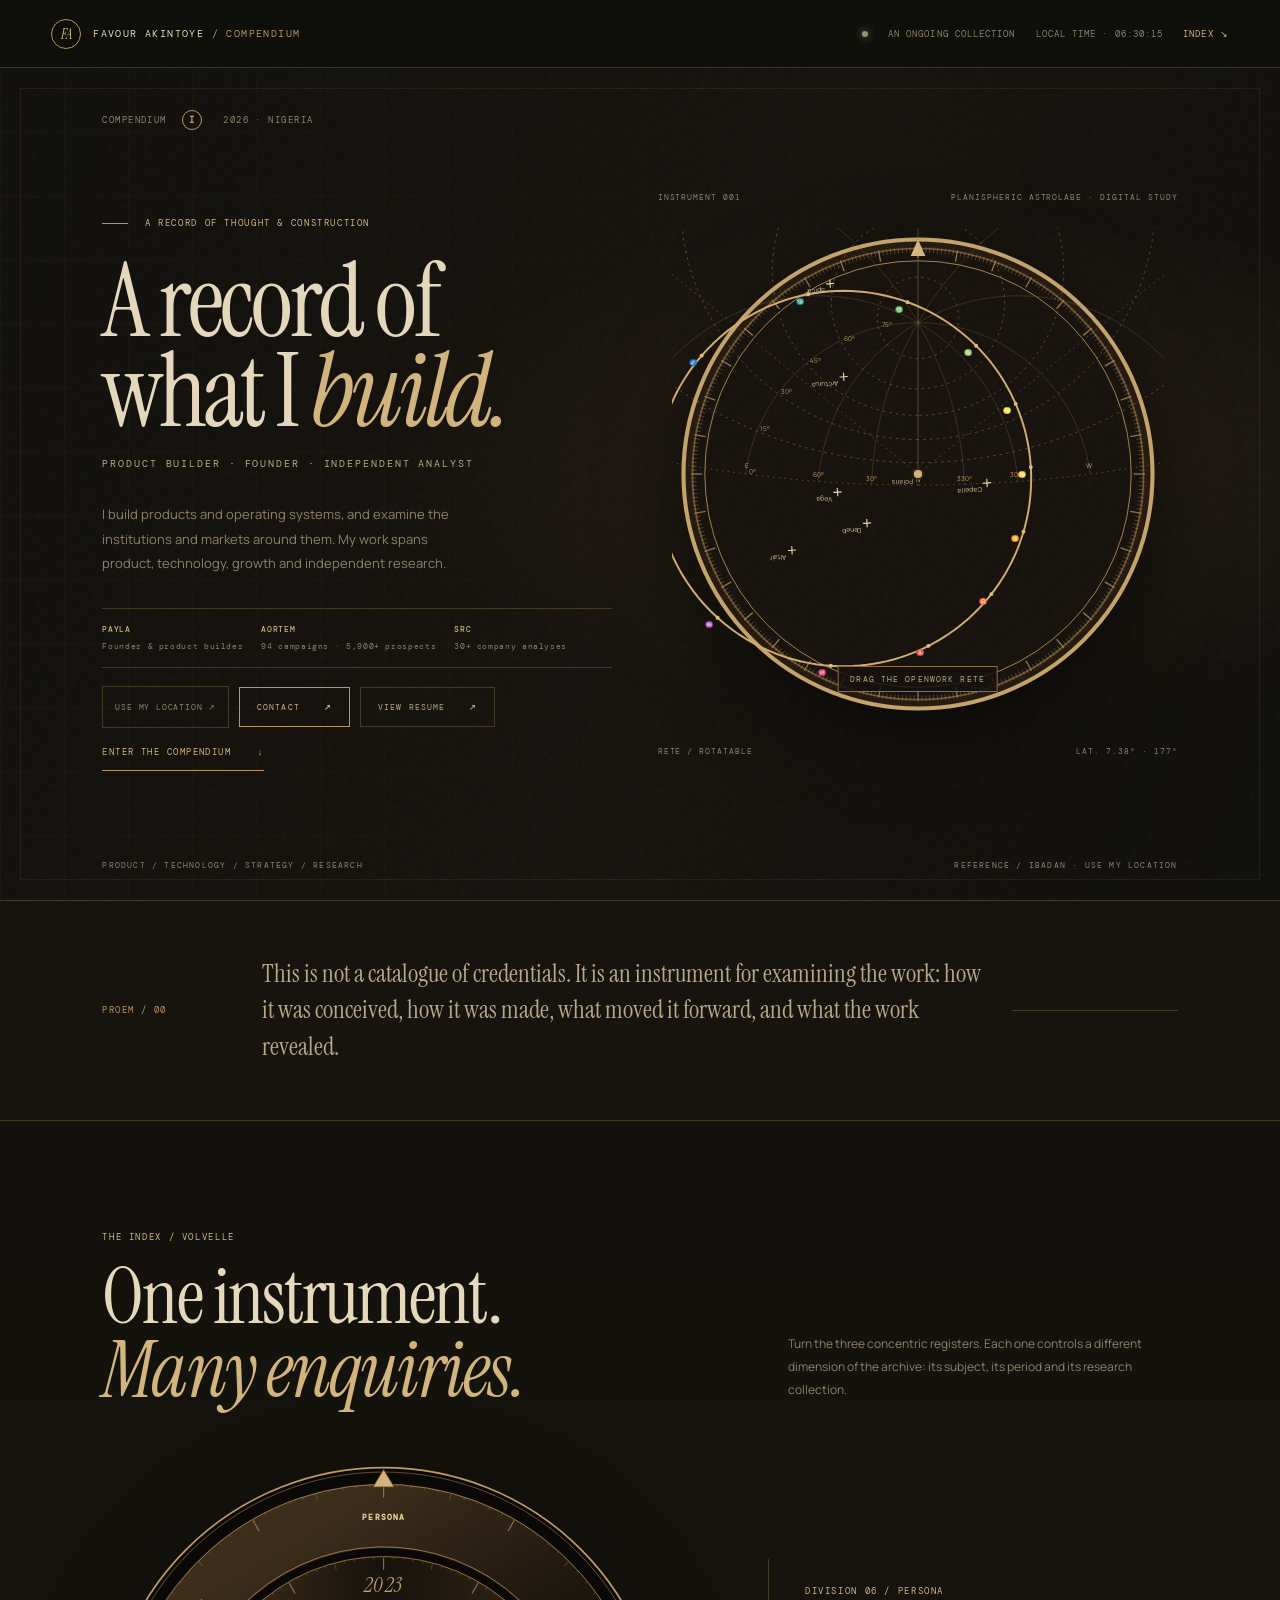
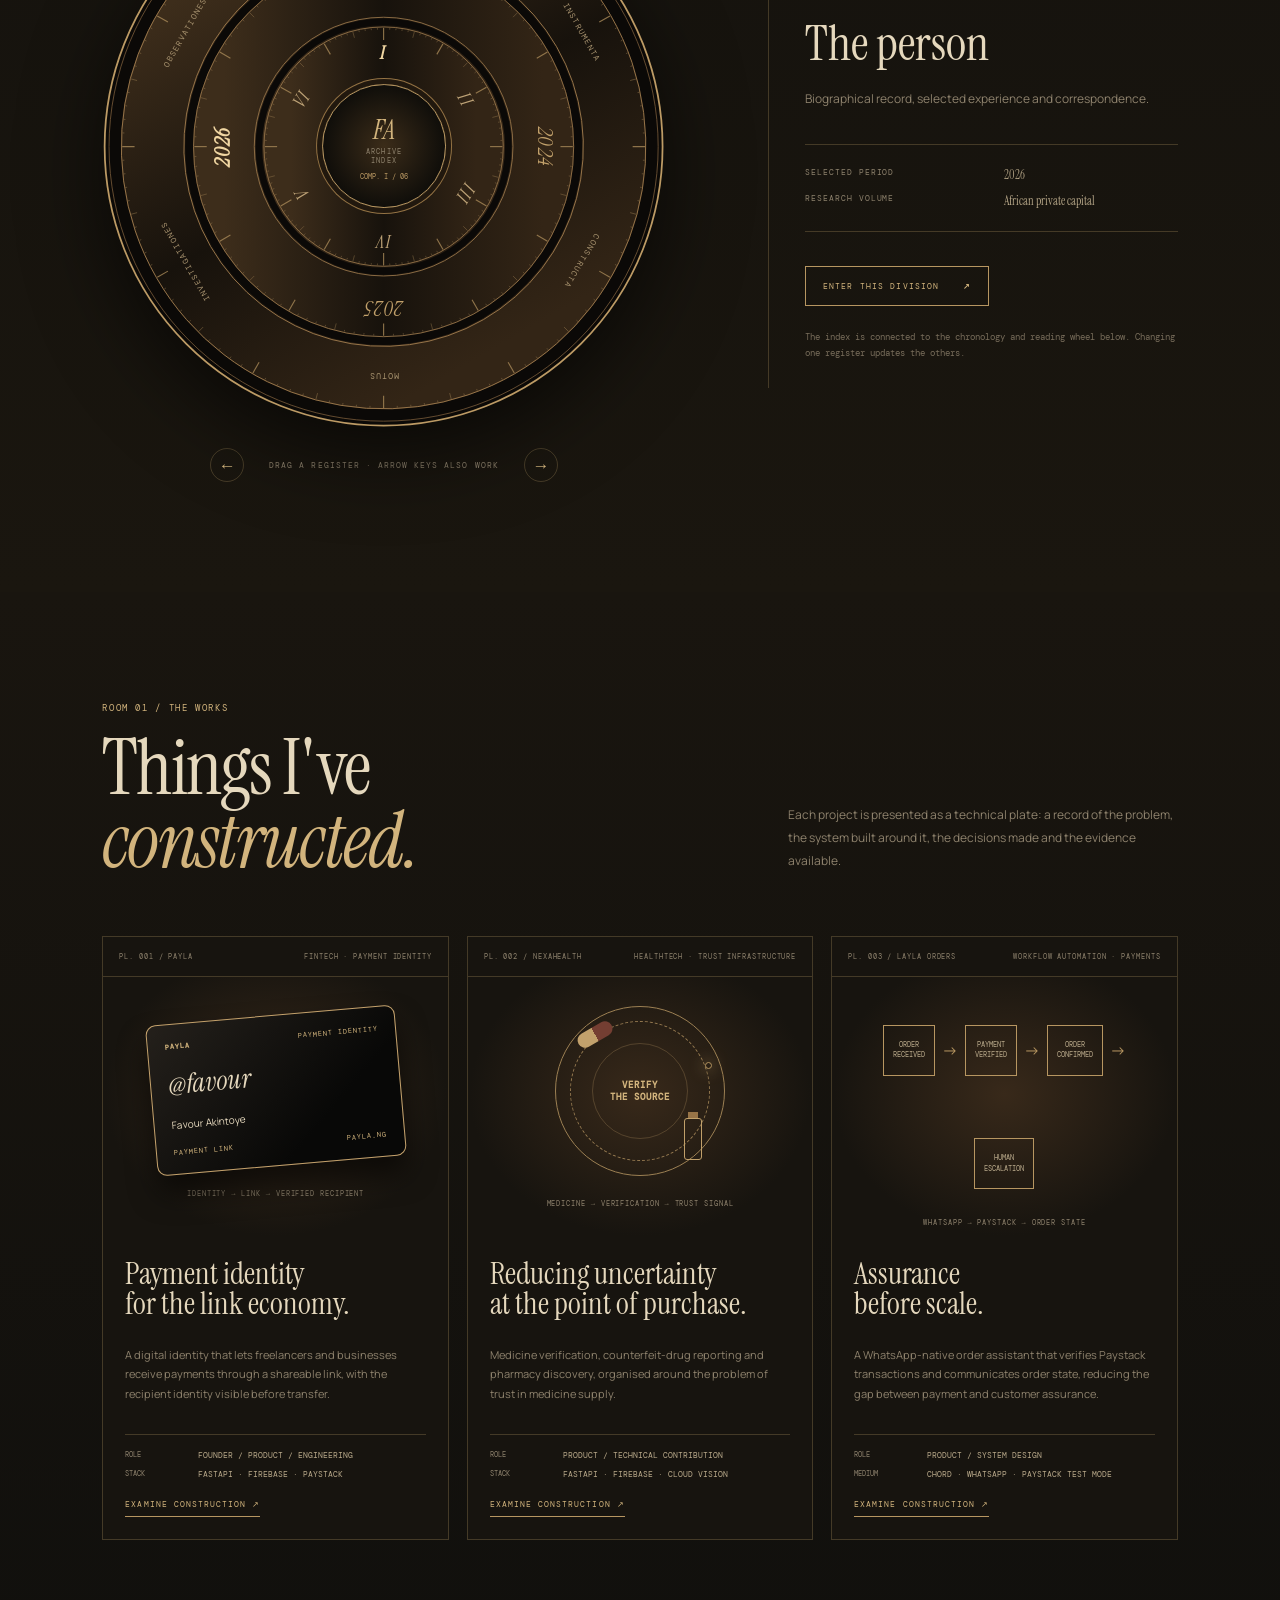
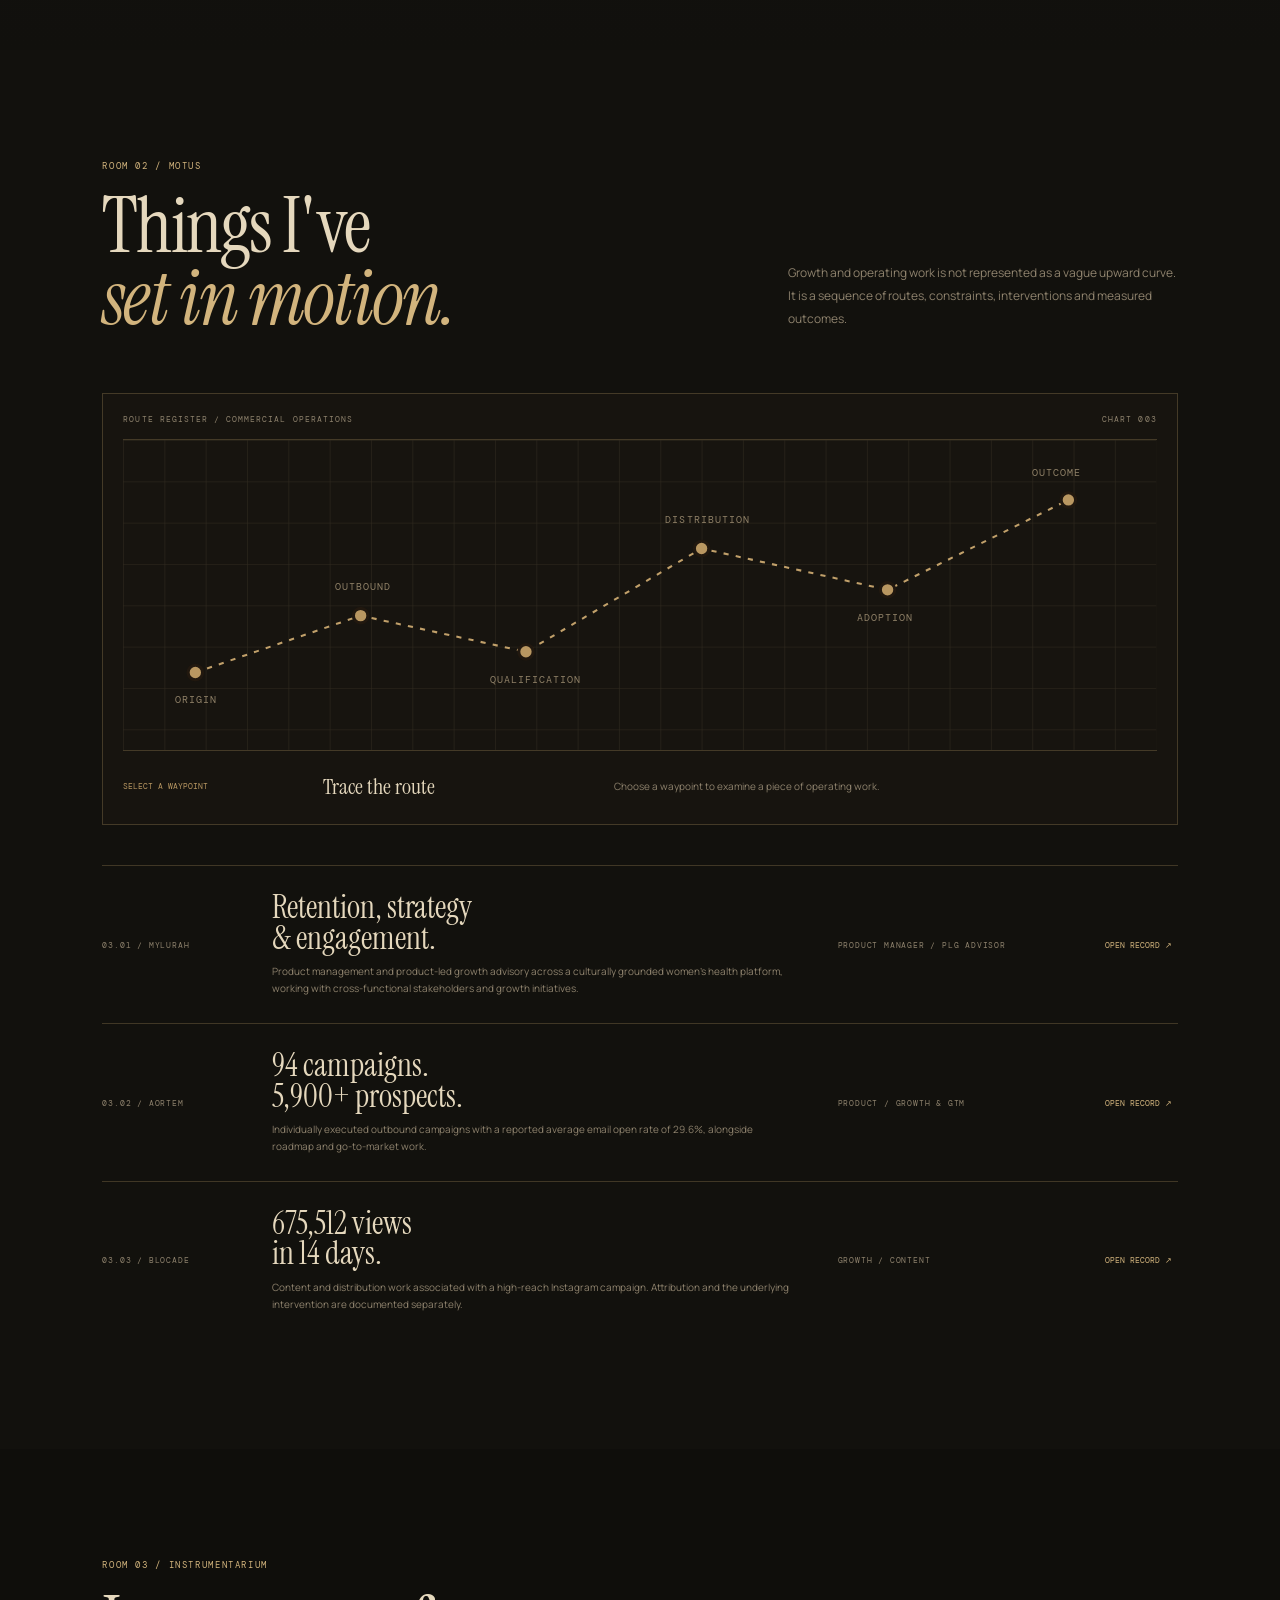
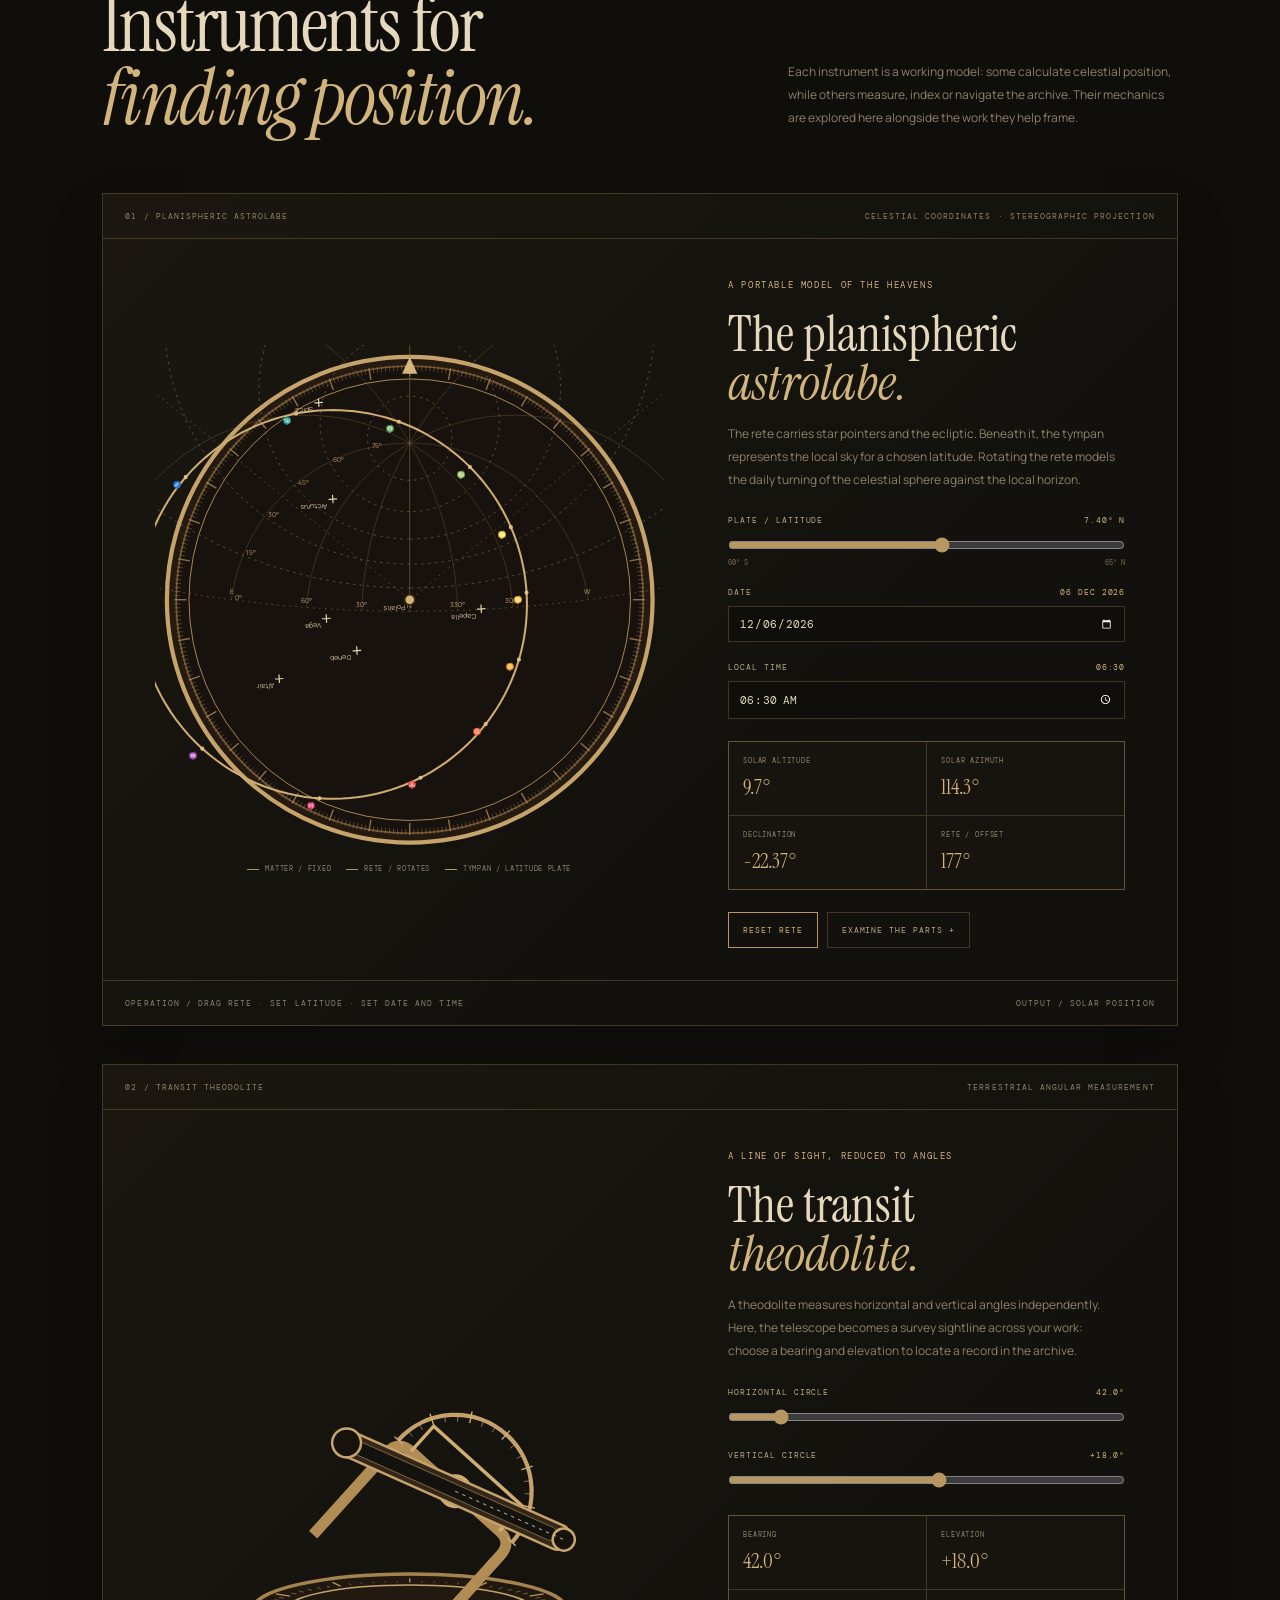
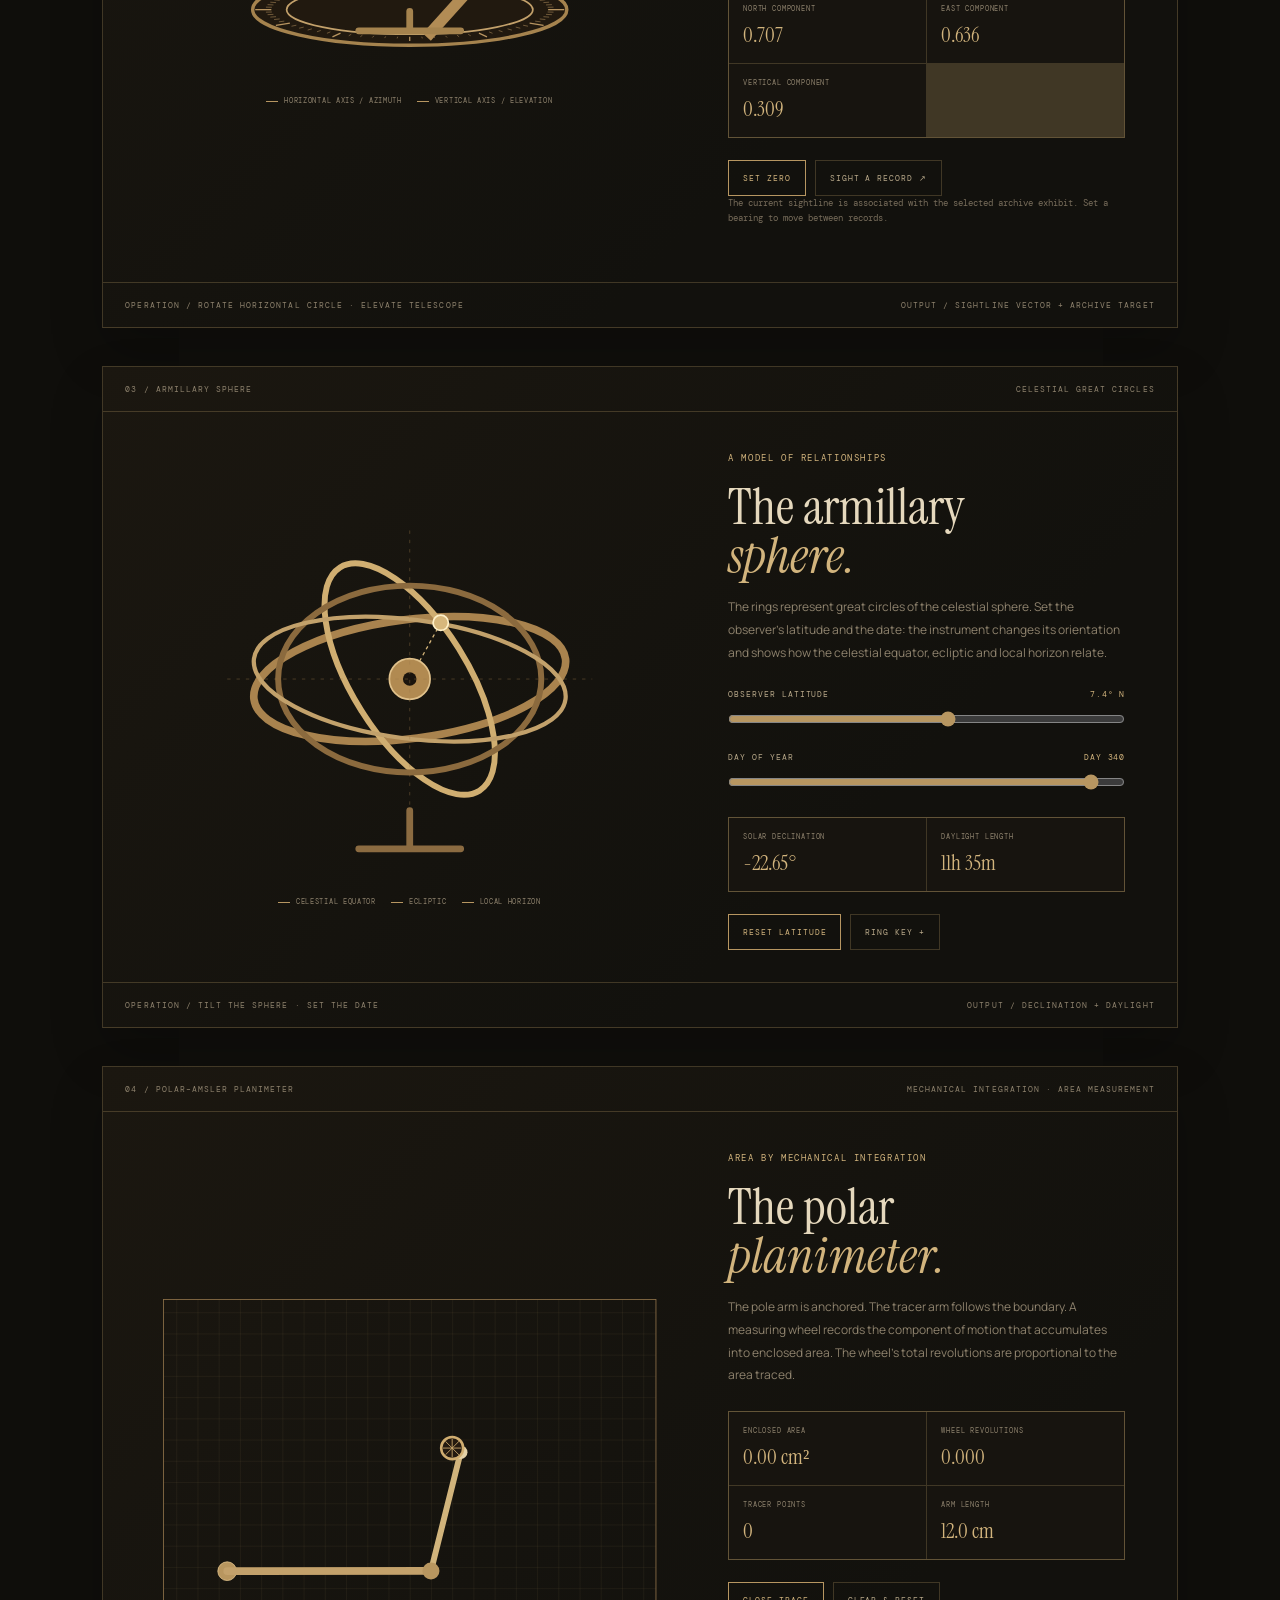
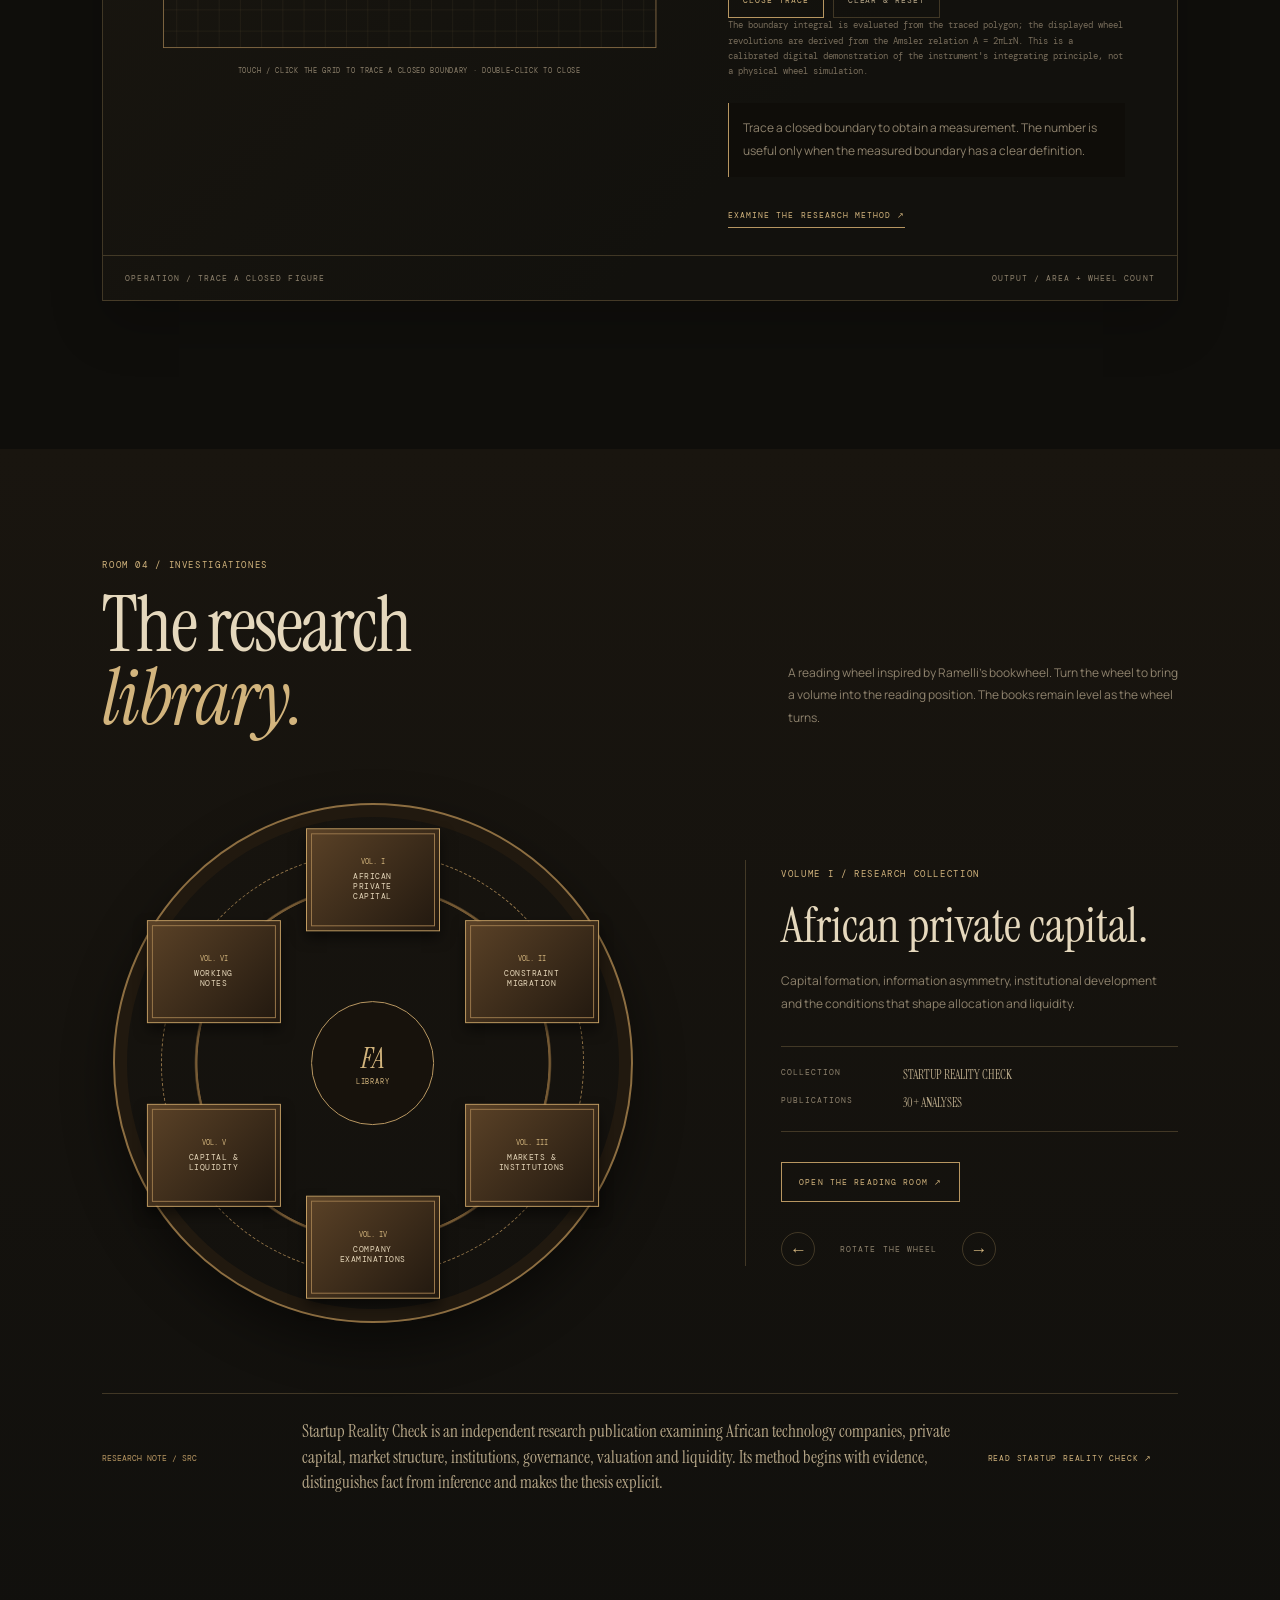
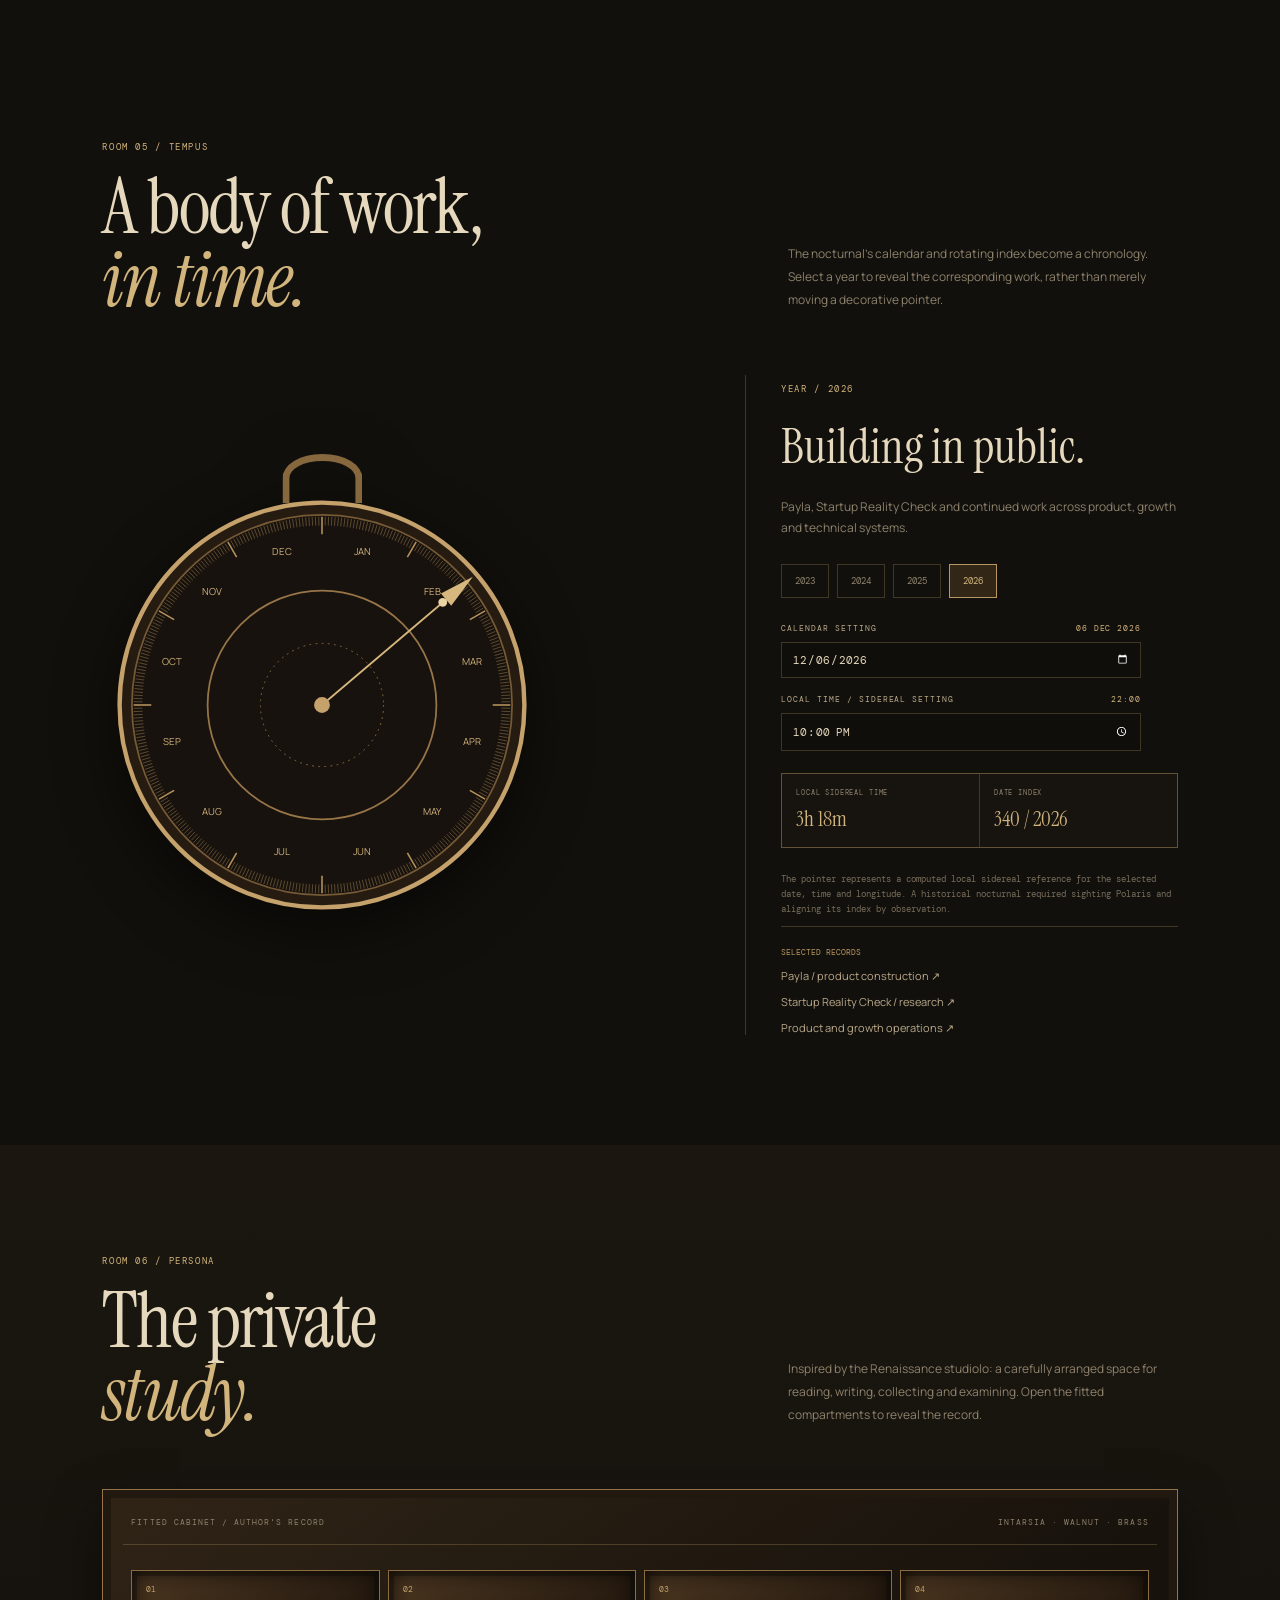
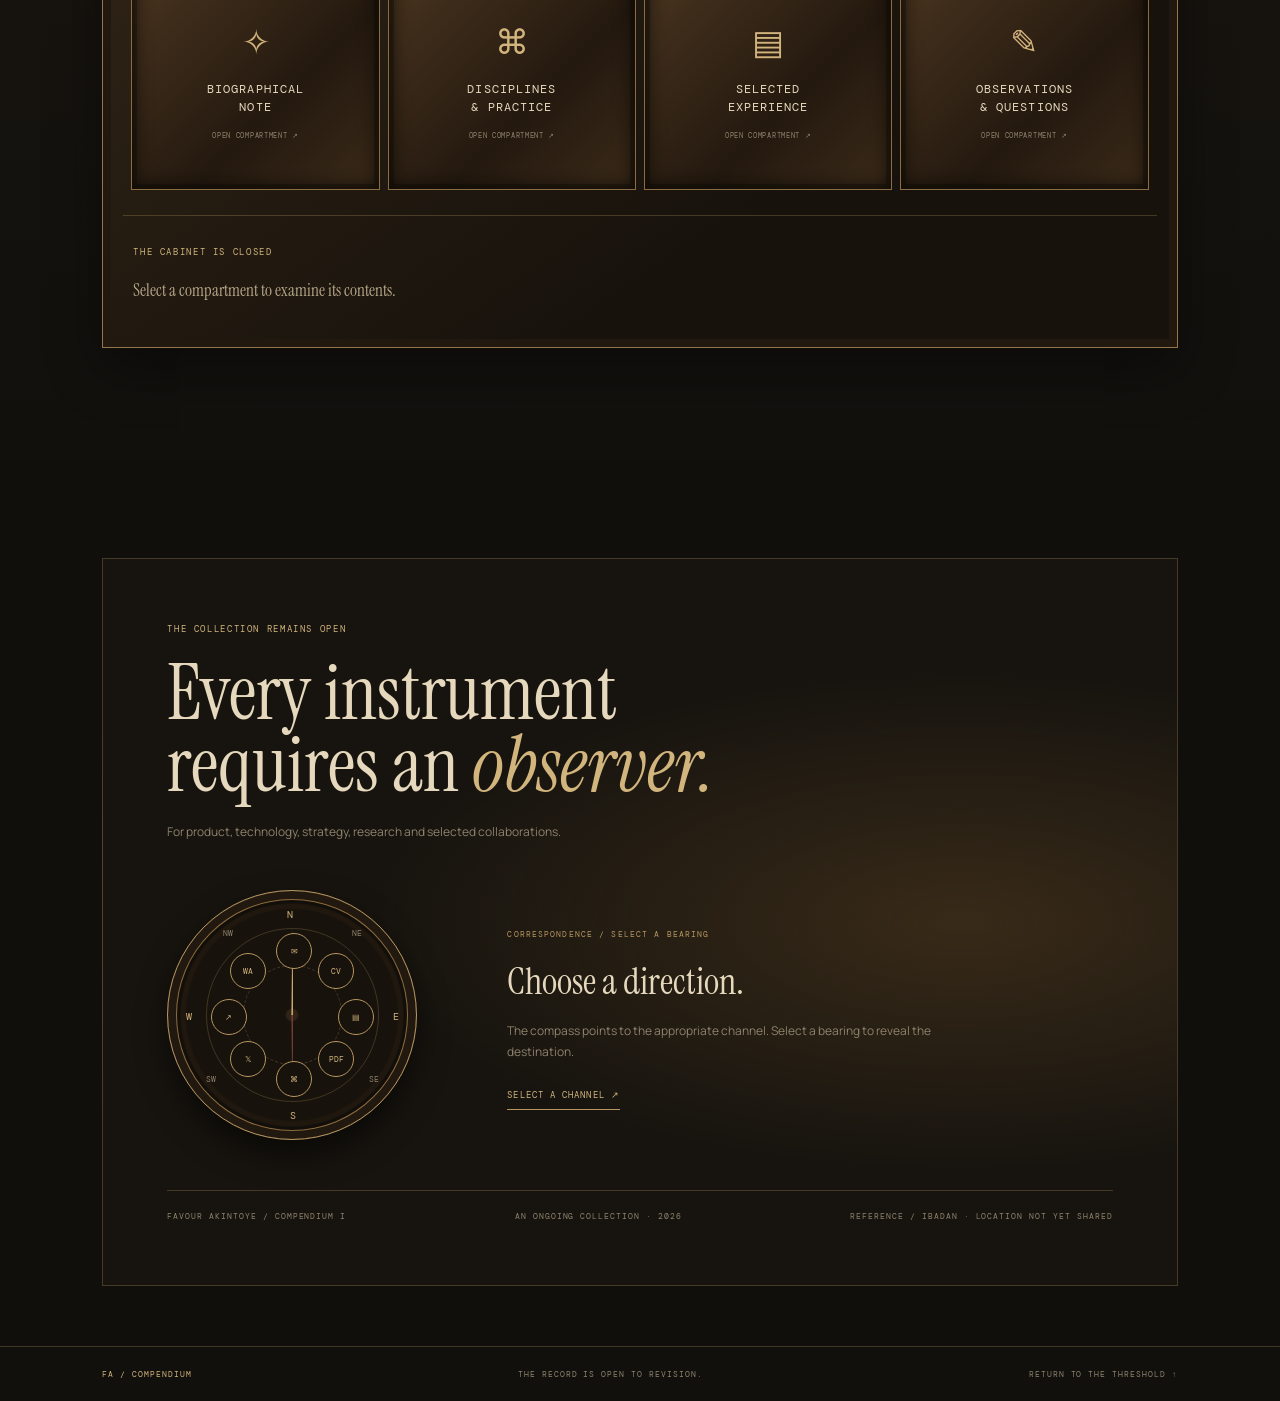
==== static/index.html @ 31aeba8c "first commit: The Chronographic Archive" ====
<!doctype html>
<html lang="en">

<head>
    <meta charset="utf-8">
    <meta name="viewport" content="width=device-width,initial-scale=1">
    <meta name="theme-color" content="#11100d">
    <meta name="description"
        content="The Favour Akintoye Compendium — products, systems, research and observations, arranged as a working digital instrumentarium.">
    <title>Favour Akintoye — The Compendium</title>
    <link rel="preconnect" href="https://fonts.googleapis.com">
    <link rel="preconnect" href="https://fonts.gstatic.com" crossorigin>
    <link
        href="https://fonts.googleapis.com/css2?family=DM+Mono:wght@400;500&family=Instrument+Serif:ital@0;1&family=Manrope:wght@300;400;500;600;700&display=swap"
        rel="stylesheet">
    <link rel="stylesheet" href="styles.css">
</head>

<body>
    <div class="grain" aria-hidden="true"></div>
    <header class="topbar"><a class="brand" href="#threshold"><span class="seal">FA</span><span>FAVOUR AKINTOYE <i>/
                    COMPENDIUM</i></span></a>
        <div class="top-meta"><span class="live-dot"></span><span>AN ONGOING COLLECTION</span><time
                id="localClock">LOCAL TIME · --:--:--</time><a href="#index">INDEX ↘</a></div><button
            class="menu-toggle" id="menuToggle" aria-label="Open navigation">☰</button>
    </header>
    <nav class="mobile-nav" id="mobileNav"><a href="#index">The index</a><a href="#instruments">Instruments</a><a
            href="#works">The works</a><a href="#operations">Operations</a><a href="#library">Research library</a><a
            href="#study">The study</a><a href="#correspondence">Correspondence</a></nav>
    <main>
        <section class="threshold" id="threshold">
            <div class="threshold-grid"></div>
            <div class="folio-mark">COMPENDIUM <b>I</b><span>2026 · NIGERIA</span></div>
            <div class="hero-copy">
                <div class="eyebrow"><span></span> A RECORD OF THOUGHT & CONSTRUCTION</div>
                <h1>A record of<br>what I <em>build.</em></h1>
                <p class="hero-deck">PRODUCT BUILDER · FOUNDER · INDEPENDENT ANALYST</p>
                <p class="hero-description">I build products and operating systems, and examine the institutions and
                    markets around them. My work spans product, technology, growth and independent research.</p>
                <div class="hero-proof"><span><b>PAYLA</b> Founder & product builder</span><span><b>AORTEM</b> 94
                        campaigns · 5,900+ prospects</span><span><b>SRC</b> 30+ company analyses</span></div>
                <div class="hero-actions"><button class="quiet-button location-button" id="useMyLocation"
                        type="button">USE MY LOCATION ↗</button><a class="button-link"
                        href="mailto:favour@payla.vip">CONTACT <b>↗</b></a><a class="button-link button-link-muted"
                        href="https://drive.google.com/file/d/12JA1jq07qLRulzEjMY7B38DpFFYXp9af/view?usp=drive_link"
                        target="_blank" rel="noopener">VIEW RESUME <b>↗</b></a></div><a class="text-link"
                    href="#index">ENTER THE COMPENDIUM <b>↓</b></a>
            </div>
            <div class="hero-object">
                <div class="object-caption"><span>INSTRUMENT 001</span><span>PLANISPHERIC ASTROLABE · DIGITAL
                        STUDY</span></div>
                <div class="astrolabe-shell"><svg id="heroAstrolabe" viewBox="0 0 600 600" role="img"
                        aria-label="Interactive astrolabe. Drag the rete to rotate the star map."></svg><span
                        class="drag-hint">DRAG THE OPENWORK RETE</span></div>
                <div class="object-caption"><span>RETE / ROTATABLE</span><span id="heroAstroReadout">LAT. 7.38° N ·
                        000°</span></div>
            </div>
            <div class="hero-foot"><span>PRODUCT / TECHNOLOGY / STRATEGY / RESEARCH</span><span
                    id="heroLocation">REFERENCE / IBADAN · USE MY LOCATION</span></div>
        </section>
        <section class="intro-strip"><span class="section-index">PROEM / 00</span>
            <p>This is not a catalogue of credentials. It is an instrument for examining the work: how it was conceived,
                how it was made, what moved it forward, and what the work revealed.</p><span class="intro-rule"></span>
        </section>
        <section class="index-section section-pad" id="index">
            <div class="section-heading">
                <div>
                    <div class="eyebrow">THE INDEX / VOLVELLE</div>
                    <h2>One instrument.<br><em>Many enquiries.</em></h2>
                </div>
                <p>Turn the three concentric registers. Each one controls a different dimension of the archive: its
                    subject, its period and its research collection.</p>
            </div>
            <div class="volvelle-layout">
                <div class="volvelle-wrap">
                    <div class="volvelle" id="volvelle" aria-label="Three-ring interactive archive volvelle"><svg
                            id="volvelleSvg" viewBox="0 0 640 640" role="group"
                            aria-label="Rotate the outer ring for archive divisions, middle ring for years, inner ring for research volumes"></svg>
                        <div class="volvelle-center"><span>FA</span><small>ARCHIVE<br>INDEX</small><b
                                id="volvelleCenterCode">COMP. I</b></div>
                    </div>
                    <div class="volvelle-controls"><button id="divisionPrev"
                            aria-label="Previous division">←</button><span>DRAG A REGISTER · ARROW KEYS ALSO
                            WORK</span><button id="divisionNext" aria-label="Next division">→</button></div>
                </div>
                <aside class="index-reading" aria-live="polite"><span class="small-label" id="divisionCode">DIVISION 01
                        / INSTRUMENTA</span>
                    <h3 id="divisionTitle">The instrument</h3>
                    <p id="divisionBody">Methods, tools and ways of seeing: the conceptual and practical instruments
                        used to examine a problem.</p>
                    <div class="index-selection"><span>SELECTED PERIOD</span><b
                            id="yearSelection">2026</b><span>RESEARCH VOLUME</span><b id="volumeSelection">African
                            private capital</b></div><a class="button-link" id="divisionLink" href="#instruments">ENTER
                        THIS DIVISION <b>↗</b></a>
                    <p class="micro-note">The index is connected to the chronology and reading wheel below. Changing one
                        register updates the others.</p>
                </aside>
            </div>
        </section>

        <section class="works-section section-pad" id="works">
            <div class="section-heading">
                <div>
                    <div class="eyebrow">ROOM 01 / THE WORKS</div>
                    <h2>Things I've<br><em>constructed.</em></h2>
                </div>
                <p>Each project is presented as a technical plate: a record of the problem, the system built around it,
                    the decisions made and the evidence available.</p>
            </div>
            <div class="work-grid">
                <article class="work-card work-payla" data-record="payla">
                    <div class="work-top"><span>PL. 001 / PAYLA</span><span>FINTECH · PAYMENT IDENTITY</span></div>
                    <div class="payla-specimen">
                        <div class="payla-card">
                            <div class="payla-card-head"><b>PAYLA</b><span>PAYMENT IDENTITY</span></div>
                            <div class="payla-handle">@favour</div><strong>Favour Akintoye</strong>
                            <div class="payla-card-foot"><span>PAYMENT LINK</span><span>PAYLA.NG</span></div>
                        </div>
                        <div class="specimen-caption">IDENTITY → LINK → VERIFIED RECIPIENT</div>
                    </div>
                    <div class="work-text">
                        <h3>Payment identity<br>for the link economy.</h3>
                        <p>A digital identity that lets freelancers and businesses receive payments through a shareable
                            link, with the recipient identity visible before transfer.</p>
                        <div class="metadata"><span>ROLE</span><b>FOUNDER / PRODUCT /
                                ENGINEERING</b><span>STACK</span><b>FASTAPI · FIREBASE · PAYSTACK</b></div><button
                            class="text-button" data-open-record="payla">EXAMINE CONSTRUCTION ↗</button>
                    </div>
                </article>
                <article class="work-card work-nexa" data-record="nexahealth">
                    <div class="work-top"><span>PL. 002 / NEXAHEALTH</span><span>HEALTHTECH · TRUST
                            INFRASTRUCTURE</span></div>
                    <div class="nexa-plate">
                        <div class="medicine-orbit"><span class="pill"></span><span class="vial"></span><span
                                class="scan"></span><b>VERIFY<br>THE SOURCE</b></div>
                        <div class="specimen-caption">MEDICINE → VERIFICATION → TRUST SIGNAL</div>
                    </div>
                    <div class="work-text">
                        <h3>Reducing uncertainty<br>at the point of purchase.</h3>
                        <p>Medicine verification, counterfeit-drug reporting and pharmacy discovery, organised around
                            the problem of trust in medicine supply.</p>
                        <div class="metadata"><span>ROLE</span><b>PRODUCT / TECHNICAL
                                CONTRIBUTION</b><span>STACK</span><b>FASTAPI · FIREBASE · CLOUD VISION</b></div><button
                            class="text-button" data-open-record="nexahealth">EXAMINE CONSTRUCTION ↗</button>
                    </div>
                </article>
                <article class="work-card work-layla" data-record="layla">
                    <div class="work-top"><span>PL. 003 / LAYLA ORDERS</span><span>WORKFLOW AUTOMATION · PAYMENTS</span>
                    </div>
                    <div class="workflow-plate">
                        <div class="flow-node">ORDER<br>RECEIVED</div><i>→</i>
                        <div class="flow-node">PAYMENT<br>VERIFIED</div><i>→</i>
                        <div class="flow-node">ORDER<br>CONFIRMED</div><i>→</i>
                        <div class="flow-node">HUMAN<br>ESCALATION</div>
                        <div class="specimen-caption">WHATSAPP → PAYSTACK → ORDER STATE</div>
                    </div>
                    <div class="work-text">
                        <h3>Assurance<br>before scale.</h3>
                        <p>A WhatsApp-native order assistant that verifies Paystack transactions and communicates order
                            state, reducing the gap between payment and customer assurance.</p>
                        <div class="metadata"><span>ROLE</span><b>PRODUCT / SYSTEM DESIGN</b><span>MEDIUM</span><b>CHORD
                                · WHATSAPP · PAYSTACK TEST MODE</b></div><button class="text-button"
                            data-open-record="layla">EXAMINE CONSTRUCTION ↗</button>
                    </div>
                </article>
            </div>
            <div class="record-modal" id="recordModal" aria-hidden="true">
                <div class="modal-panel" role="dialog" aria-modal="true" aria-labelledby="modalTitle"><button
                        class="modal-close" id="modalClose" aria-label="Close case record">×</button><span
                        class="small-label" id="modalEyebrow">TECHNICAL RECORD</span>
                    <h3 id="modalTitle">Case record</h3>
                    <div id="modalBody"></div>
                </div>
            </div>
        </section>
        <section class="operations-section section-pad" id="operations">
            <div class="section-heading">
                <div>
                    <div class="eyebrow">ROOM 02 / MOTUS</div>
                    <h2>Things I've<br><em>set in motion.</em></h2>
                </div>
                <p>Growth and operating work is not represented as a vague upward curve. It is a sequence of routes,
                    constraints, interventions and measured outcomes.</p>
            </div>
            <div class="route-instrument">
                <div class="route-top"><span>ROUTE REGISTER / COMMERCIAL OPERATIONS</span><span>CHART 003</span></div>
                <svg id="routeMap" viewBox="0 0 1000 300" role="img"
                    aria-label="Interactive route map linking product, growth, distribution and outcomes">
                    <defs>
                        <pattern id="routeGrid" width="40" height="40" patternUnits="userSpaceOnUse">
                            <path d="M40 0H0V40" fill="none" stroke="#8e7959" stroke-opacity=".22" />
                        </pattern>
                    </defs>
                    <rect width="1000" height="300" fill="url(#routeGrid)" />
                    <path d="M70 225L230 170L390 205L560 105L740 145L915 58" fill="none" stroke="#c1a06a"
                        stroke-width="2" stroke-dasharray="5 7" />
                    <g class="route-points">
                        <circle data-route="0" cx="70" cy="225" r="7" />
                        <circle data-route="1" cx="230" cy="170" r="7" />
                        <circle data-route="2" cx="390" cy="205" r="7" />
                        <circle data-route="3" cx="560" cy="105" r="7" />
                        <circle data-route="4" cx="740" cy="145" r="7" />
                        <circle data-route="5" cx="915" cy="58" r="7" />
                    </g>
                    <g class="route-labels"><text x="50" y="255">ORIGIN</text><text x="205" y="145">OUTBOUND</text><text
                            x="355" y="235">QUALIFICATION</text><text x="525" y="80">DISTRIBUTION</text><text x="710"
                            y="175">ADOPTION</text><text x="880" y="35">OUTCOME</text></g>
                </svg>
                <div class="route-detail" id="routeDetail"><span>SELECT A WAYPOINT</span><b>Trace the route</b>
                    <p>Choose a waypoint to examine a piece of operating work.</p>
                </div>
            </div>
            <div class="operation-list">
                <article><span>03.01 / MYLURAH</span>
                    <div>
                        <h3>Retention, strategy<br>& engagement.</h3>
                        <p>Product management and product-led growth advisory across a culturally grounded women's
                            health platform, working with cross-functional stakeholders and growth initiatives.</p>
                    </div><b>PRODUCT MANAGER / PLG ADVISOR</b><button data-open-record="mylurah">OPEN RECORD ↗</button>
                </article>
                <article><span>03.02 / AORTEM</span>
                    <div>
                        <h3>94 campaigns.<br>5,900+ prospects.</h3>
                        <p>Individually executed outbound campaigns with a reported average email open rate of 29.6%,
                            alongside roadmap and go-to-market work.</p>
                    </div><b>PRODUCT / GROWTH & GTM</b><button data-open-record="aortem">OPEN RECORD ↗</button>
                </article>
                <article><span>03.03 / BLOCADE</span>
                    <div>
                        <h3>675,512 views<br>in 14 days.</h3>
                        <p>Content and distribution work associated with a high-reach Instagram campaign. Attribution
                            and the underlying intervention are documented separately.</p>
                    </div><b>GROWTH / CONTENT</b><button data-open-record="blocade">OPEN RECORD ↗</button>
                </article>
            </div>
        </section>
        <section class="instrumentarium section-pad" id="instruments">
            <div class="section-heading">
                <div>
                    <div class="eyebrow">ROOM 03 / INSTRUMENTARIUM</div>
                    <h2>Instruments for<br><em>finding position.</em></h2>
                </div>
                <p>Each instrument is a working model: some calculate celestial position, while others measure, index or
                    navigate the archive. Their mechanics are explored here alongside the work they help frame.</p>
            </div>
            <article class="instrument-card astrolabe-card" id="astrolabeExhibit">
                <div class="instrument-topline"><span>01 / PLANISPHERIC ASTROLABE</span><span>CELESTIAL COORDINATES ·
                        STEREOGRAPHIC PROJECTION</span></div>
                <div class="instrument-grid">
                    <div class="instrument-visual"><svg id="workingAstrolabe" viewBox="0 0 600 600" role="img"
                            aria-label="Working planispheric astrolabe front. Drag the rete to rotate it."></svg>
                        <div class="visual-legend"><span>MATTER / FIXED</span><span>RETE / ROTATES</span><span>TYMPAN /
                                LATITUDE PLATE</span></div>
                    </div>
                    <div class="instrument-copy"><span class="small-label">A PORTABLE MODEL OF THE HEAVENS</span>
                        <h3>The planispheric<br><em>astrolabe.</em></h3>
                        <p>The rete carries star pointers and the ecliptic. Beneath it, the tympan represents the local
                            sky for a chosen latitude. Rotating the rete models the daily turning of the celestial
                            sphere against the local horizon.</p>
                        <div class="control-block"><label for="astroLatitude">PLATE / LATITUDE <output
                                    id="astroLatOut">7.38° N</output></label><input id="astroLatitude" type="range"
                                min="-60" max="65" step="0.01" value="7.38">
                            <div class="range-ends"><span>60° S</span><span>65° N</span></div>
                        </div>
                        <div class="control-block"><label for="astroDate">DATE <output
                                    id="astroDateOut">TODAY</output></label><input id="astroDate" type="date"></div>
                        <div class="control-block"><label for="astroTime">LOCAL TIME <output
                                    id="astroTimeOut">12:00</output></label><input id="astroTime" type="time"
                                value="12:00"></div>
                        <div class="readout-grid">
                            <div><span>SOLAR ALTITUDE</span><b id="sunAltitude">—</b></div>
                            <div><span>SOLAR AZIMUTH</span><b id="sunAzimuth">—</b></div>
                            <div><span>DECLINATION</span><b id="sunDeclination">—</b></div>
                            <div><span>RETE / OFFSET</span><b id="reteAngleReadout">000°</b></div>
                        </div>
                        <div class="button-row"><button class="action-button" id="astroReset">RESET RETE</button><button
                                class="quiet-button" id="astroExplain">EXAMINE THE PARTS +</button></div>
                        <div class="part-notes" id="astroParts">
                            <p><b>MATER</b> — the body and graduated limb that holds the instrument.</p>
                            <p><b>TYMPAN</b> — the latitude-specific projection of the local sky.</p>
                            <p><b>RETE</b> — the rotating star map and ecliptic.</p>
                            <p><b>RULE</b> — an index for reading alignments and scales.</p>
                            <p class="micro-note">Solar position is calculated from date, local time, latitude and
                                longitude using NOAA's approximate solar-position equations. The drawn rete is an
                                educational stereographic model, not a calibrated historical replica.</p>
                        </div>
                    </div>
                </div>
                <div class="instrument-bottomline"><span>OPERATION / DRAG RETE · SET LATITUDE · SET DATE AND
                        TIME</span><span>OUTPUT / SOLAR POSITION</span></div>
            </article>
            <article class="instrument-card theodolite-card">
                <div class="instrument-topline"><span>02 / TRANSIT THEODOLITE</span><span>TERRESTRIAL ANGULAR
                        MEASUREMENT</span></div>
                <div class="instrument-grid">
                    <div class="theodolite-visual" id="theodoliteVisual"><svg viewBox="0 0 600 470" id="theodoliteSvg"
                            role="img"
                            aria-label="Interactive transit theodolite. Adjust the horizontal and vertical circles."></svg>
                        <div class="visual-legend"><span>HORIZONTAL AXIS / AZIMUTH</span><span>VERTICAL AXIS /
                                ELEVATION</span></div>
                    </div>
                    <div class="instrument-copy"><span class="small-label">A LINE OF SIGHT, REDUCED TO ANGLES</span>
                        <h3>The transit<br><em>theodolite.</em></h3>
                        <p>A theodolite measures horizontal and vertical angles independently. Here, the telescope
                            becomes a survey sightline across your work: choose a bearing and elevation to locate a
                            record in the archive.</p>
                        <div class="control-block"><label for="theoHorizontal">HORIZONTAL CIRCLE <output
                                    id="theoHOut">042.0°</output></label><input id="theoHorizontal" type="range" min="0"
                                max="359.5" step="0.5" value="42"></div>
                        <div class="control-block"><label for="theoVertical">VERTICAL CIRCLE <output
                                    id="theoVOut">+18.0°</output></label><input id="theoVertical" type="range" min="-30"
                                max="60" step="0.5" value="18"></div>
                        <div class="readout-grid">
                            <div><span>BEARING</span><b id="theoBearing">042°</b></div>
                            <div><span>ELEVATION</span><b id="theoElevation">+18°</b></div>
                            <div><span>NORTH COMPONENT</span><b id="theoHorizontalComponent">0.951</b></div>
                            <div><span>EAST COMPONENT</span><b id="theoEastComponent">0.309</b></div>
                            <div><span>VERTICAL COMPONENT</span><b id="theoVerticalComponent">0.309</b></div>
                        </div>
                        <div class="button-row"><button class="action-button" id="theoZero">SET ZERO</button><button
                                class="quiet-button" id="theoTarget">SIGHT A RECORD ↗</button></div>
                        <p class="micro-note" id="theoTargetNote">The current sightline is associated with the selected
                            archive exhibit. Set a bearing to move between records.</p>
                    </div>
                </div>
                <div class="instrument-bottomline"><span>OPERATION / ROTATE HORIZONTAL CIRCLE · ELEVATE
                        TELESCOPE</span><span>OUTPUT / SIGHTLINE VECTOR + ARCHIVE TARGET</span></div>
            </article>
            <article class="instrument-card armillary-card">
                <div class="instrument-topline"><span>03 / ARMILLARY SPHERE</span><span>CELESTIAL GREAT CIRCLES</span>
                </div>
                <div class="instrument-grid">
                    <div class="armillary-visual"><svg id="armillarySvg" viewBox="0 0 600 470" role="img"
                            aria-label="Adjustable armillary sphere with equator, ecliptic, tropics and horizon rings"></svg>
                        <div class="visual-legend"><span>CELESTIAL EQUATOR</span><span>ECLIPTIC</span><span>LOCAL
                                HORIZON</span></div>
                    </div>
                    <div class="instrument-copy"><span class="small-label">A MODEL OF RELATIONSHIPS</span>
                        <h3>The armillary<br><em>sphere.</em></h3>
                        <p>The rings represent great circles of the celestial sphere. Set the observer's latitude and
                            the date: the instrument changes its orientation and shows how the celestial equator,
                            ecliptic and local horizon relate.</p>
                        <div class="control-block"><label for="armLatitude">OBSERVER LATITUDE <output
                                    id="armLatOut">7.38° N</output></label><input id="armLatitude" type="range"
                                min="-66" max="66" step="0.1" value="7.38"></div>
                        <div class="control-block"><label for="armDay">DAY OF YEAR <output id="armDayOut">DAY
                                    315</output></label><input id="armDay" type="range" min="1" max="365" value="315">
                        </div>
                        <div class="readout-grid">
                            <div><span>SOLAR DECLINATION</span><b id="armDecl">—</b></div>
                            <div><span>DAYLIGHT LENGTH</span><b id="armDaylight">—</b></div>
                        </div>
                        <div class="button-row"><button class="action-button" id="armReset">RESET
                                LATITUDE</button><button class="quiet-button" id="armExplain">RING KEY +</button></div>
                        <div class="part-notes" id="armNotes">
                            <p><b>EQUATOR</b> — celestial equator, projected from Earth's equator.</p>
                            <p><b>ECLIPTIC</b> — apparent annual path of the Sun.</p>
                            <p><b>TROPICS</b> — declination limits of the Sun, approximately ±23.44°.</p>
                            <p><b>HORIZON</b> — local boundary between visible and hidden sky.</p>
                        </div>
                    </div>
                </div>
                <div class="instrument-bottomline"><span>OPERATION / TILT THE SPHERE · SET THE DATE</span><span>OUTPUT /
                        DECLINATION + DAYLIGHT</span></div>
            </article>
            <article class="instrument-card planimeter-card">
                <div class="instrument-topline"><span>04 / POLAR–AMSLER PLANIMETER</span><span>MECHANICAL INTEGRATION ·
                        AREA MEASUREMENT</span></div>
                <div class="instrument-grid">
                    <div class="planimeter-visual"><svg id="planimeterSvg" viewBox="0 0 600 430" role="img"
                            aria-label="Trace a closed outline with the planimeter tracer. The measuring wheel integrates the enclosed area.">
                            <defs>
                                <pattern id="planGrid" width="25" height="25" patternUnits="userSpaceOnUse">
                                    <path d="M25 0H0V25" fill="none" stroke="#9d845c" stroke-opacity=".18" />
                                </pattern>
                            </defs>
                            <rect x="10" y="10" width="580" height="410" fill="url(#planGrid)" stroke="#8c7048" />
                            <circle cx="85" cy="330" r="11" fill="#b8965f" stroke="#e0c18a" />
                            <path id="planPoleArm" d="M85 330L300 210" stroke="#c3a16b" stroke-width="9"
                                stroke-linecap="round" />
                            <path id="planTracerArm" d="M300 210L420 150" stroke="#d1b47c" stroke-width="7"
                                stroke-linecap="round" />
                            <circle id="planJoint" cx="300" cy="210" r="10" fill="#b8965f" />
                            <circle id="planTracer" cx="420" cy="150" r="8" fill="#e4d1a7" />
                            <g id="planWheelAssembly">
                                <circle cx="350" cy="185" r="13" fill="#241a10" stroke="#d0ad70" stroke-width="3" />
                                <path d="M350 174V196M339 185H361M342 177L358 193M358 177L342 193" stroke="#d0ad70"
                                    stroke-width="1" />
                            </g>
                            <path id="planTrace" d="" fill="rgba(183,150,97,.12)" stroke="#c7a66e" stroke-width="2"
                                stroke-dasharray="4 3" />
                        </svg>
                        <div class="planimeter-instructions">TOUCH / CLICK THE GRID TO TRACE A CLOSED BOUNDARY ·
                            DOUBLE-CLICK TO CLOSE</div>
                    </div>
                    <div class="instrument-copy"><span class="small-label">AREA BY MECHANICAL INTEGRATION</span>
                        <h3>The polar<br><em>planimeter.</em></h3>
                        <p>The pole arm is anchored. The tracer arm follows the boundary. A measuring wheel records the
                            component of motion that accumulates into enclosed area. The wheel's total revolutions are
                            proportional to the area traced.</p>
                        <div class="readout-grid">
                            <div><span>ENCLOSED AREA</span><b id="planArea">0.00 cm²</b></div>
                            <div><span>WHEEL REVOLUTIONS</span><b id="planRevs">0.000</b></div>
                            <div><span>TRACER POINTS</span><b id="planPoints">0</b></div>
                            <div><span>ARM LENGTH</span><b>12.0 cm</b></div>
                        </div>
                        <div class="button-row"><button class="action-button" id="planClose">CLOSE TRACE</button><button
                                class="quiet-button" id="planClear">CLEAR & RESET</button></div>
                        <p class="micro-note">The boundary integral is evaluated from the traced polygon; the displayed
                            wheel revolutions are derived from the Amsler relation A = 2πLrN. This is a calibrated
                            digital demonstration of the instrument's integrating principle, not a physical wheel
                            simulation.</p>
                        <p class="measurement-interpretation" id="planInterpretation">Trace a closed boundary to obtain
                            a measurement. The number is useful only when the measured boundary has a clear definition.
                        </p><a class="text-button" href="#library">EXAMINE THE RESEARCH METHOD ↗</a>
                    </div>
                </div>
                <div class="instrument-bottomline"><span>OPERATION / TRACE A CLOSED FIGURE</span><span>OUTPUT / AREA +
                        WHEEL COUNT</span></div>
            </article>
        </section>
        <section class="library-section section-pad" id="library">
            <div class="section-heading">
                <div>
                    <div class="eyebrow">ROOM 04 / INVESTIGATIONES</div>
                    <h2>The research<br><em>library.</em></h2>
                </div>
                <p>A reading wheel inspired by Ramelli's bookwheel. Turn the wheel to bring a volume into the reading
                    position. The books remain level as the wheel turns.</p>
            </div>
            <div class="bookwheel-layout">
                <div class="bookwheel-stage">
                    <div class="bookwheel" id="bookwheel">
                        <div class="wheel-track"></div>
                        <div class="wheel-hub">FA<small>LIBRARY</small></div>
                        <div class="book-cradle cradle-0"><span>VOL. I</span><b>AFRICAN<br>PRIVATE<br>CAPITAL</b></div>
                        <div class="book-cradle cradle-1"><span>VOL. II</span><b>CONSTRAINT<br>MIGRATION</b></div>
                        <div class="book-cradle cradle-2"><span>VOL. III</span><b>MARKETS &<br>INSTITUTIONS</b></div>
                        <div class="book-cradle cradle-3"><span>VOL. IV</span><b>COMPANY<br>EXAMINATIONS</b></div>
                        <div class="book-cradle cradle-4"><span>VOL. V</span><b>CAPITAL &<br>LIQUIDITY</b></div>
                        <div class="book-cradle cradle-5"><span>VOL. VI</span><b>WORKING<br>NOTES</b></div>
                    </div>
                </div>
                <div class="volume-reading" aria-live="polite"><span class="small-label" id="volumeLabel">VOLUME I /
                        RESEARCH SERIES</span>
                    <h3 id="volumeTitle">African private capital.</h3>
                    <p id="volumeDescription">An examination of capital formation, information asymmetry, institutional
                        development and the conditions that shape allocation and liquidity.</p>
                    <div class="volume-meta"><span>COLLECTION</span><b>STARTUP REALITY
                            CHECK</b><span>PUBLICATIONS</span><b>30+ ANALYSES</b></div><a class="button-link"
                        id="volumeLink" href="https://favourt.substack.com" target="_blank" rel="noreferrer">OPEN THE
                        READING ROOM ↗</a>
                    <div class="wheel-controls"><button id="wheelPrev"
                            aria-label="Previous research volume">←</button><span>ROTATE THE WHEEL</span><button
                            id="wheelNext" aria-label="Next research volume">→</button></div>
                </div>
            </div>
            <div class="research-note"><span>RESEARCH NOTE / SRC</span>
                <p>Startup Reality Check is an independent research publication examining African technology companies,
                    private capital, market structure, institutions, governance, valuation and liquidity. Its method
                    begins with evidence, distinguishes fact from inference and makes the thesis explicit.</p><a
                    href="https://favourt.substack.com" target="_blank" rel="noreferrer">READ STARTUP REALITY CHECK
                    ↗</a>
            </div>
        </section>
        <section class="chronology-section section-pad" id="chronology">
            <div class="section-heading">
                <div>
                    <div class="eyebrow">ROOM 05 / TEMPUS</div>
                    <h2>A body of work,<br><em>in time.</em></h2>
                </div>
                <p>The nocturnal's calendar and rotating index become a chronology. Select a year to reveal the
                    corresponding work, rather than merely moving a decorative pointer.</p>
            </div>
            <div class="nocturnal-layout">
                <div class="nocturnal"><svg id="nocturnalSvg" viewBox="0 0 500 500" role="img"
                        aria-label="Interactive nocturnal-inspired calendar dial"></svg>
                    <div class="nocturnal-handle"></div>
                </div>
                <div class="chrono-reading"><span class="small-label" id="chronoYearLabel">YEAR / 2026</span>
                    <h3 id="chronoTitle">Building in public.</h3>
                    <p id="chronoDescription">Payla, Startup Reality Check and continued work across product, growth and
                        technical systems.</p>
                    <div class="year-controls"><button data-year="2023">2023</button><button
                            data-year="2024">2024</button><button data-year="2025">2025</button><button data-year="2026"
                            class="active">2026</button></div>
                    <div class="control-block chrono-setting"><label for="nocturnalDate">CALENDAR SETTING <output
                                id="nocturnalDateOut">TODAY</output></label><input id="nocturnalDate" type="date"></div>
                    <div class="control-block chrono-setting"><label for="nocturnalTime">LOCAL TIME / SIDEREAL SETTING
                            <output id="nocturnalTimeOut">22:00</output></label><input id="nocturnalTime" type="time"
                            value="22:00"></div>
                    <div class="readout-grid">
                        <div><span>LOCAL SIDEREAL TIME</span><b id="siderealReadout">—</b></div>
                        <div><span>DATE INDEX</span><b id="nocturnalDayReadout">—</b></div>
                    </div>
                    <p class="micro-note">The pointer represents a computed local sidereal reference for the selected
                        date, time and longitude. A historical nocturnal required sighting Polaris and aligning its
                        index by observation.</p>
                    <div class="chrono-records" id="chronoRecords"><span>SELECTED RECORDS</span><a href="#works">Payla /
                            product construction ↗</a><a href="#library">Startup Reality Check ↗</a><a
                            href="#operations">Product and growth operations ↗</a></div>
                </div>
            </div>
        </section>
        <section class="study-section section-pad" id="study">
            <div class="section-heading">
                <div>
                    <div class="eyebrow">ROOM 06 / PERSONA</div>
                    <h2>The private<br><em>study.</em></h2>
                </div>
                <p>Inspired by the Renaissance studiolo: a carefully arranged space for reading, writing, collecting and
                    examining. Open the fitted compartments to reveal the record.</p>
            </div>
            <div class="studiolo">
                <div class="study-header"><span>FITTED CABINET / AUTHOR'S RECORD</span><span>INTARSIA · WALNUT ·
                        BRASS</span></div>
                <div class="cabinet-grid"><button class="cabinet-door" data-drawer="biography"><span
                            class="cabinet-number">01</span><span
                            class="cabinet-icon">✧</span><b>BIOGRAPHICAL<br>NOTE</b><small>OPEN COMPARTMENT
                            ↗</small></button><button class="cabinet-door" data-drawer="practice"><span
                            class="cabinet-number">02</span><span class="cabinet-icon">⌘</span><b>DISCIPLINES<br>&
                            PRACTICE</b><small>OPEN COMPARTMENT ↗</small></button><button class="cabinet-door"
                        data-drawer="experience"><span class="cabinet-number">03</span><span
                            class="cabinet-icon">▤</span><b>SELECTED<br>EXPERIENCE</b><small>OPEN COMPARTMENT
                            ↗</small></button><button class="cabinet-door" data-drawer="observations"><span
                            class="cabinet-number">04</span><span class="cabinet-icon">✎</span><b>OBSERVATIONS<br>&
                            QUESTIONS</b><small>OPEN COMPARTMENT ↗</small></button></div>
                <div class="drawer-content" id="drawerContent" aria-live="polite"><span class="small-label">THE CABINET
                        IS CLOSED</span>
                    <p>Select a compartment to examine its contents.</p>
                </div>
            </div>
        </section>
        <section class="correspondence-section section-pad" id="correspondence">
            <div class="correspondence-frame">
                <div class="correspondence-heading">
                    <div class="eyebrow">THE COLLECTION REMAINS OPEN</div>
                    <h2>Every instrument<br>requires an <em>observer.</em></h2>
                    <p>For product, technology, strategy, research and selected collaborations.</p>
                </div>
                <div class="correspondence-instrument">
                    <div class="compass-dial" id="contactCompass"><span class="compass-n">N</span><span
                            class="compass-ne">NE</span><span class="compass-e">E</span><span
                            class="compass-se">SE</span><span class="compass-s">S</span><span
                            class="compass-sw">SW</span><span class="compass-w">W</span><span
                            class="compass-nw">NW</span><i class="compass-needle"></i><button data-contact="email"
                            class="compass-hotspot hs-n" aria-label="Email">✉</button><button data-contact="resume"
                            class="compass-hotspot hs-ne" aria-label="Resume">CV</button><button data-contact="substack"
                            class="compass-hotspot hs-e" aria-label="Substack">▤</button><button
                            data-contact="portfolio" class="compass-hotspot hs-se"
                            aria-label="Portfolio PDF">PDF</button><button data-contact="github"
                            class="compass-hotspot hs-s" aria-label="GitHub">⌘</button><button data-contact="x"
                            class="compass-hotspot hs-sw" aria-label="X">𝕏</button><button data-contact="payla"
                            class="compass-hotspot hs-w" aria-label="Payla">↗</button><button data-contact="whatsapp"
                            class="compass-hotspot hs-nw" aria-label="WhatsApp">WA</button></div>
                    <div class="contact-readout" aria-live="polite"><span id="contactKind">CORRESPONDENCE / SELECT A
                            BEARING</span><b id="contactTitle">Choose a direction.</b>
                        <p id="contactDescription">The compass points to the appropriate channel. Select a bearing to
                            reveal the destination.</p><a id="contactLink" href="mailto:favour@payla.vip">SELECT A
                            CHANNEL ↗</a>
                    </div>
                </div>
                <div class="colophon"><span>FAVOUR AKINTOYE / COMPENDIUM I</span><span>AN ONGOING COLLECTION ·
                        2026</span><span id="footerLocation">REFERENCE / IBADAN · LOCATION NOT YET SHARED</span></div>
            </div>
        </section>
    </main>
    <footer class="footer"><a href="#threshold">FA / COMPENDIUM</a><span>THE RECORD IS OPEN TO REVISION.</span><a
            href="#threshold">RETURN TO THE THRESHOLD ↑</a></footer>
    <script src="app.js"></script>
</body>

</html>
---- static/styles.css ----
:root {
    --ink: #11100d;
    --ink2: #191610;
    --ink3: #211c14;
    --paper: #e5d8bd;
    --paper2: #b9a98a;
    --muted: #8e826d;
    --brass: #b79661;
    --brass2: #d2b47d;
    --red: #713d32;
    --line: rgba(190, 158, 105, .27);
    --mono: 'DM Mono', monospace;
    --serif: 'Instrument Serif', Georgia, serif;
    --sans: Manrope, Arial, sans-serif
}

* {
    box-sizing: border-box
}

html {
    scroll-behavior: smooth;
    scroll-padding-top: 76px
}

body {
    margin: 0;
    background: var(--ink);
    color: var(--paper);
    font-family: var(--sans);
    font-weight: 400;
    overflow-x: hidden
}

button,
input,
a {
    font: inherit
}

button {
    cursor: pointer
}

a {
    color: inherit;
    text-decoration: none
}

.grain {
    position: fixed;
    inset: 0;
    pointer-events: none;
    z-index: 20;
    opacity: .045;
    background-image: url("data:image/svg+xml,%3Csvg viewBox='0 0 180 180' xmlns='http://www.w3.org/2000/svg'%3E%3Cfilter id='n'%3E%3CfeTurbulence type='fractalNoise' baseFrequency='.9' numOctaves='3' stitchTiles='stitch'/%3E%3C/filter%3E%3Crect width='100%25' height='100%25' filter='url(%23n)' opacity='.55'/%3E%3C/svg%3E")
}

.topbar {
    height: 68px;
    position: sticky;
    top: 0;
    z-index: 30;
    background: rgba(15, 14, 11, .93);
    backdrop-filter: blur(18px);
    border-bottom: 1px solid var(--line);
    display: flex;
    align-items: center;
    justify-content: space-between;
    padding: 0 clamp(18px, 4vw, 64px)
}

.brand {
    display: flex;
    align-items: center;
    gap: 12px;
    font: 10px var(--mono);
    letter-spacing: .14em
}

.brand i {
    color: var(--brass);
    font-style: normal
}

.seal {
    width: 30px;
    height: 30px;
    border: 1px solid var(--brass);
    border-radius: 50%;
    display: grid;
    place-items: center;
    color: var(--brass2);
    font: italic 14px var(--serif);
    letter-spacing: 0
}

.top-meta {
    display: flex;
    align-items: center;
    gap: 20px;
    color: var(--muted);
    font: 9px var(--mono);
    letter-spacing: .12em
}

.top-meta a {
    color: var(--brass2)
}

.live-dot {
    width: 6px;
    height: 6px;
    background: #8f9c70;
    border-radius: 50%;
    box-shadow: 0 0 10px #8f9c70
}

.menu-toggle,
.mobile-nav {
    display: none
}

.threshold {
    min-height: 690px;
    height: min(850px, calc(100svh - 68px));
    max-height: 900px;
    position: relative;
    display: grid;
    grid-template-columns: 1fr 1fr;
    align-items: center;
    padding: 70px clamp(22px, 8vw, 130px) 90px;
    overflow: hidden;
    background: radial-gradient(ellipse at 76% 48%, rgba(123, 88, 45, .17), transparent 42%), linear-gradient(110deg, #11100d 0%, #17130e 55%, #100f0c 100%)
}

.threshold:after {
    content: "";
    position: absolute;
    inset: 20px;
    border: 1px solid rgba(186, 153, 98, .1);
    pointer-events: none
}

.threshold-grid {
    position: absolute;
    inset: 0;
    background-image: linear-gradient(rgba(179, 151, 105, .045) 1px, transparent 1px), linear-gradient(90deg, rgba(179, 151, 105, .045) 1px, transparent 1px);
    background-size: 64px 64px;
    mask-image: linear-gradient(90deg, black, transparent 75%)
}

.folio-mark {
    position: absolute;
    top: 42px;
    left: clamp(22px, 8vw, 130px);
    font: 9px var(--mono);
    letter-spacing: .16em;
    color: var(--muted)
}

.folio-mark b {
    display: inline-grid;
    place-items: center;
    margin: 0 9px;
    width: 20px;
    height: 20px;
    border: 1px solid var(--brass);
    border-radius: 50%;
    color: var(--brass)
}

.folio-mark span {
    margin-left: 12px
}

.hero-copy {
    position: relative;
    z-index: 2;
    max-width: 540px;
    padding-top: 40px
}

.eyebrow,
.small-label {
    font: 9px var(--mono);
    letter-spacing: .18em;
    color: var(--brass2)
}

.eyebrow>span {
    display: inline-block;
    width: 26px;
    height: 1px;
    background: var(--brass);
    vertical-align: middle;
    margin-right: 10px
}

.hero-copy h1 {
    font: clamp(64px, 8vw, 118px)/.88 var(--serif);
    font-weight: 400;
    letter-spacing: -.035em;
    margin: 28px 0 20px
}

.hero-copy h1 em,
.section-heading h2 em,
.instrument-copy h3 em,
.correspondence-heading h2 em {
    color: var(--brass2);
    font-weight: 400
}

.hero-deck {
    text-transform: uppercase;
    letter-spacing: .19em;
    font: 10px var(--mono);
    color: var(--paper2)
}

.hero-description {
    max-width: 350px;
    margin: 32px 0;
    color: var(--muted);
    font-size: 13px;
    line-height: 1.9
}

.text-link {
    display: inline-flex;
    gap: 26px;
    align-items: center;
    margin-top: 18px;
    padding-bottom: 12px;
    border-bottom: 1px solid var(--brass);
    font: 9px var(--mono);
    letter-spacing: .16em;
    color: var(--brass2)
}

.hero-object {
    position: relative;
    z-index: 2;
    justify-self: end;
    width: min(100%, 520px)
}

.object-caption {
    display: flex;
    justify-content: space-between;
    color: var(--muted);
    font: 8px var(--mono);
    letter-spacing: .12em
}

.astrolabe-shell {
    position: relative;
    padding: 14px;
    margin: 12px 0;
    filter: drop-shadow(0 24px 40px rgba(0, 0, 0, .6))
}

.astrolabe-shell:before {
    content: "";
    position: absolute;
    inset: 6%;
    border-radius: 50%;
    background: radial-gradient(circle, #72552e 0%, #332516 55%, #15110b 72%);
    box-shadow: inset 0 0 0 2px #a37d48, inset 0 0 0 8px #392918, 0 0 0 1px #8f6b3e
}

.astrolabe-shell svg {
    position: relative;
    width: 100%;
    display: block;
    touch-action: none;
    cursor: grab
}

.astrolabe-shell svg:active {
    cursor: grabbing
}

.drag-hint {
    position: absolute;
    bottom: 8%;
    left: 50%;
    transform: translateX(-50%);
    font: 8px var(--mono);
    letter-spacing: .14em;
    color: #bca77f;
    background: #14110ddd;
    padding: 7px 12px;
    border: 1px solid #8b6e42
}

.hero-foot {
    position: absolute;
    bottom: 30px;
    left: clamp(22px, 8vw, 130px);
    right: clamp(22px, 8vw, 130px);
    display: flex;
    justify-content: space-between;
    font: 8px var(--mono);
    letter-spacing: .15em;
    color: var(--muted)
}

.intro-strip {
    display: grid;
    grid-template-columns: 130px minmax(250px, 720px) 1fr;
    gap: 30px;
    align-items: center;
    padding: 55px clamp(22px, 8vw, 130px);
    border-top: 1px solid var(--line);
    border-bottom: 1px solid var(--line);
    background: #17140f
}

.section-index {
    font: 9px var(--mono);
    letter-spacing: .16em;
    color: var(--brass)
}

.intro-strip p {
    font: clamp(18px, 2vw, 25px)/1.45 var(--serif);
    color: var(--paper2);
    margin: 0
}

.intro-rule {
    height: 1px;
    background: var(--line)
}

.section-pad {
    padding: 110px clamp(22px, 8vw, 130px)
}

.index-section {
    background: linear-gradient(180deg, #13110d, #1a160f)
}

.section-heading {
    display: flex;
    justify-content: space-between;
    align-items: end;
    gap: 40px;
    margin-bottom: 58px
}

.section-heading h2 {
    font: clamp(48px, 6vw, 78px)/.95 var(--serif);
    font-weight: 400;
    letter-spacing: -.025em;
    margin: 18px 0 0
}

.section-heading>p {
    max-width: 390px;
    color: var(--muted);
    font-size: 12px;
    line-height: 1.9;
    margin: 0 0 5px
}

.volvelle-layout {
    display: grid;
    grid-template-columns: minmax(380px, 1.1fr) minmax(260px, .8fr);
    gap: clamp(45px, 8vw, 120px);
    align-items: center
}

.volvelle-wrap {
    max-width: 600px;
    margin: auto;
    width: 100%
}

.volvelle {
    position: relative;
    width: 100%;
    aspect-ratio: 1;
    filter: drop-shadow(0 26px 40px #0009)
}

#volvelleSvg {
    width: 100%;
    height: 100%;
    display: block;
    touch-action: none;
    overflow: visible
}

.volvelle-center {
    position: absolute;
    left: 50%;
    top: 50%;
    transform: translate(-50%, -50%);
    width: 22%;
    aspect-ratio: 1;
    border-radius: 50%;
    border: 1px solid var(--brass);
    background: radial-gradient(circle, #3b2c19, #100e0a 70%);
    display: flex;
    flex-direction: column;
    align-items: center;
    justify-content: center;
    box-shadow: 0 0 0 5px #21180e, 0 0 0 6px #947344
}

.volvelle-center span {
    font: italic 27px var(--serif);
    color: var(--brass2)
}

.volvelle-center small {
    text-align: center;
    font: 7px var(--mono);
    letter-spacing: .15em;
    color: var(--muted)
}

.volvelle-center b {
    font: 7px var(--mono);
    color: var(--brass);
    margin-top: 7px
}

.volvelle-controls,
.wheel-controls {
    display: flex;
    justify-content: center;
    align-items: center;
    gap: 25px;
    margin-top: 20px;
    color: var(--muted);
    font: 8px var(--mono);
    letter-spacing: .13em
}

.volvelle-controls button,
.wheel-controls button {
    width: 34px;
    height: 34px;
    border: 1px solid var(--line);
    border-radius: 50%;
    background: transparent;
    color: var(--brass2);
    font-size: 17px
}

.index-reading {
    border-left: 1px solid var(--line);
    padding: 18px 0 18px 36px
}

.index-reading h3,
.volume-reading h3 {
    font: clamp(34px, 4vw, 49px)/1 var(--serif);
    font-weight: 400;
    margin: 20px 0
}

.index-reading>p,
.volume-reading>p {
    color: var(--muted);
    font-size: 12px;
    line-height: 1.9;
    max-width: 420px
}

.index-selection {
    display: grid;
    grid-template-columns: 1fr 1fr;
    gap: 10px 25px;
    margin: 34px 0;
    padding: 22px 0;
    border-top: 1px solid var(--line);
    border-bottom: 1px solid var(--line)
}

.index-selection span,
.volume-meta span {
    font: 8px var(--mono);
    letter-spacing: .12em;
    color: var(--muted)
}

.index-selection b,
.volume-meta b {
    font: 12px var(--serif);
    font-weight: 400;
    color: var(--paper2)
}

.button-link {
    display: inline-flex;
    align-items: center;
    gap: 24px;
    border: 1px solid var(--brass);
    padding: 14px 17px;
    color: var(--brass2);
    font: 8px var(--mono);
    letter-spacing: .14em;
    transition: .25s
}

.button-link:hover,
.action-button:hover {
    background: var(--brass);
    color: #17120b
}

.micro-note {
    font: 9px/1.7 var(--mono) !important;
    color: #786d5b !important;
    margin-top: 24px
}

.instrumentarium {
    background: #0f0e0b
}

.instrument-card {
    border: 1px solid var(--line);
    background: linear-gradient(135deg, #1b1710, #12110d 70%);
    margin: 0 0 38px;
    box-shadow: 0 24px 50px #0003
}

.instrument-topline,
.instrument-bottomline,
.work-top,
.route-top,
.study-header {
    display: flex;
    justify-content: space-between;
    gap: 20px;
    padding: 17px 22px;
    border-bottom: 1px solid var(--line);
    font: 8px var(--mono);
    letter-spacing: .13em;
    color: var(--muted)
}

.instrument-bottomline {
    border-top: 1px solid var(--line);
    border-bottom: 0
}

.instrument-grid {
    display: grid;
    grid-template-columns: minmax(300px, 1fr) minmax(300px, .78fr);
    gap: clamp(25px, 5vw, 70px);
    padding: 32px clamp(20px, 4vw, 55px);
    align-items: center
}

.instrument-visual,
.theodolite-visual,
.armillary-visual {
    min-width: 0;
    position: relative
}

.instrument-visual svg,
.theodolite-visual svg,
.armillary-visual svg {
    width: 100%;
    display: block;
    max-height: 590px
}

.instrument-visual svg {
    touch-action: none;
    cursor: grab
}

.visual-legend {
    display: flex;
    flex-wrap: wrap;
    gap: 15px;
    justify-content: center;
    margin-top: 10px;
    color: var(--muted);
    font: 7px var(--mono);
    letter-spacing: .1em
}

.visual-legend span:before {
    content: "";
    display: inline-block;
    width: 12px;
    height: 1px;
    background: var(--brass);
    vertical-align: middle;
    margin-right: 6px
}

.instrument-copy {
    max-width: 470px
}

.instrument-copy h3 {
    font: clamp(39px, 4vw, 55px)/.96 var(--serif);
    font-weight: 400;
    margin: 16px 0
}

.instrument-copy>p {
    font-size: 12px;
    line-height: 1.9;
    color: var(--muted);
    margin: 0 0 24px
}

.control-block {
    margin: 20px 0
}

.control-block label {
    display: flex;
    justify-content: space-between;
    gap: 15px;
    color: var(--paper2);
    font: 8px var(--mono);
    letter-spacing: .12em
}

.control-block output {
    color: var(--brass2)
}

input[type=range] {
    width: 100%;
    accent-color: var(--brass);
    margin: 12px 0 2px;
    cursor: ew-resize
}

input[type=date],
input[type=time] {
    background: #100e0a;
    border: 1px solid var(--line);
    color: var(--paper);
    padding: 9px 10px;
    font: 11px var(--mono);
    width: 100%;
    margin-top: 9px;
    color-scheme: dark
}

.range-ends {
    display: flex;
    justify-content: space-between;
    color: #746956;
    font: 7px var(--mono)
}

.readout-grid {
    display: grid;
    grid-template-columns: 1fr 1fr;
    gap: 1px;
    background: var(--line);
    border: 1px solid var(--line);
    margin: 22px 0
}

.readout-grid>div {
    background: #17140f;
    padding: 14px
}

.readout-grid span {
    display: block;
    font: 7px var(--mono);
    letter-spacing: .12em;
    color: var(--muted);
    margin-bottom: 8px
}

.readout-grid b {
    font: 21px var(--serif);
    font-weight: 400;
    color: var(--brass2)
}

.button-row {
    display: flex;
    flex-wrap: wrap;
    gap: 9px;
    margin-top: 18px
}

.action-button,
.quiet-button {
    padding: 12px 14px;
    border: 1px solid var(--brass);
    background: transparent;
    color: var(--brass2);
    font: 8px var(--mono);
    letter-spacing: .12em;
    transition: .2s
}

.quiet-button {
    border-color: var(--line);
    color: var(--paper2)
}

.part-notes {
    display: none;
    margin-top: 18px;
    padding: 15px;
    border-left: 1px solid var(--brass);
    background: #0f0d09
}

.part-notes.open {
    display: block;
    animation: reveal .3s ease
}

.part-notes p {
    font-size: 10px;
    line-height: 1.7;
    color: var(--paper2);
    margin: 5px 0
}

.part-notes b {
    font: 8px var(--mono);
    color: var(--brass2)
}

@keyframes reveal {
    from {
        opacity: 0;
        transform: translateY(5px)
    }

    to {
        opacity: 1;
        transform: none
    }
}

.works-section {
    background: linear-gradient(180deg, #19150f, #11100d)
}

.work-grid {
    display: grid;
    grid-template-columns: repeat(3, 1fr);
    gap: 18px
}

.work-card {
    border: 1px solid var(--line);
    background: #17140f;
    display: flex;
    flex-direction: column;
    min-width: 0
}

.work-top {
    padding: 15px 16px;
    font-size: 7px
}

.payla-specimen,
.nexa-plate,
.workflow-plate {
    height: 260px;
    display: flex;
    flex-direction: column;
    align-items: center;
    justify-content: center;
    padding: 20px;
    position: relative;
    background: radial-gradient(ellipse at 50% 45%, #38291a, #17140f 70%)
}

.payla-card {
    width: 82%;
    max-width: 300px;
    aspect-ratio: 1.65;
    border: 1px solid #c3a16c;
    border-radius: 10px;
    background: linear-gradient(135deg, #24201b, #080807 70%);
    box-shadow: 0 18px 28px #0009;
    padding: 17px;
    display: flex;
    flex-direction: column;
    justify-content: space-between;
    transform: rotate(-5deg)
}

.payla-card-head,
.payla-card-foot {
    display: flex;
    justify-content: space-between;
    font: 7px var(--mono);
    letter-spacing: .14em;
    color: var(--brass2)
}

.payla-handle {
    font: italic 27px var(--serif);
    color: var(--paper)
}

.payla-card strong {
    font: 10px var(--sans);
    font-weight: 400
}

.specimen-caption {
    font: 7px var(--mono);
    letter-spacing: .13em;
    color: var(--muted);
    margin-top: 23px
}

.medicine-orbit {
    width: 170px;
    height: 170px;
    border: 1px solid #9c8053;
    border-radius: 50%;
    display: grid;
    place-items: center;
    position: relative;
    color: var(--brass2);
    font: 9px var(--mono);
    letter-spacing: .12em;
    text-align: center
}

.medicine-orbit:before,
.medicine-orbit:after {
    content: "";
    position: absolute;
    inset: 14px;
    border: 1px dashed #92774e;
    border-radius: 50%
}

.medicine-orbit:after {
    inset: 36px;
    border-style: solid;
    opacity: .4
}

.pill {
    position: absolute;
    width: 38px;
    height: 15px;
    background: linear-gradient(90deg, #c2a16c 50%, #743e32 50%);
    border-radius: 10px;
    top: 20px;
    left: 20px;
    transform: rotate(-30deg)
}

.vial {
    position: absolute;
    width: 18px;
    height: 42px;
    border: 1px solid #c1a06a;
    bottom: 15px;
    right: 22px;
    border-radius: 3px
}

.vial:before {
    content: "";
    position: absolute;
    top: -7px;
    left: 3px;
    width: 10px;
    height: 6px;
    background: #987447
}

.scan {
    position: absolute;
    width: 7px;
    height: 7px;
    border: 1px solid var(--brass);
    border-radius: 50%;
    right: 12px;
    top: 55px;
    box-shadow: 0 0 15px var(--brass)
}

.workflow-plate {
    flex-direction: row;
    gap: 7px;
    flex-wrap: wrap
}

.flow-node {
    border: 1px solid var(--brass);
    padding: 14px 9px;
    text-align: center;
    font: 7px/1.5 var(--mono);
    color: var(--paper2)
}

.workflow-plate>i {
    font-style: normal;
    color: var(--brass)
}

.workflow-plate .specimen-caption {
    position: absolute;
    bottom: 10px
}

.work-text {
    padding: 22px;
    display: flex;
    flex-direction: column;
    flex: 1
}

.work-text h3 {
    font: 31px/.98 var(--serif);
    font-weight: 400;
    margin: 0 0 14px
}

.work-text p {
    font-size: 11px;
    line-height: 1.8;
    color: var(--muted);
    min-height: 78px
}

.metadata {
    display: grid;
    grid-template-columns: 65px 1fr;
    gap: 9px 8px;
    border-top: 1px solid var(--line);
    padding-top: 15px;
    margin-top: auto
}

.metadata span {
    font: 7px var(--mono);
    color: var(--muted)
}

.metadata b {
    font: 8px var(--mono);
    font-weight: 400;
    color: var(--paper2)
}

.text-button {
    align-self: flex-start;
    margin-top: 20px;
    padding: 0 0 7px;
    border: 0;
    border-bottom: 1px solid var(--brass);
    background: none;
    color: var(--brass2);
    font: 8px var(--mono);
    letter-spacing: .13em
}

.record-modal {
    display: none;
    position: fixed;
    inset: 0;
    z-index: 60;
    background: #050403df;
    backdrop-filter: blur(8px);
    padding: 20px;
    align-items: center;
    justify-content: center
}

.record-modal.open {
    display: flex
}

.modal-panel {
    position: relative;
    width: min(700px, 100%);
    max-height: 85vh;
    overflow: auto;
    padding: 38px;
    background: #1b1710;
    border: 1px solid var(--brass);
    box-shadow: 0 25px 80px #000
}

.modal-close {
    position: absolute;
    right: 18px;
    top: 12px;
    background: none;
    border: 0;
    color: var(--paper);
    font: 30px var(--serif)
}

.modal-panel h3 {
    font: 45px var(--serif);
    font-weight: 400;
    margin: 14px 0
}

.modal-panel p {
    font-size: 12px;
    line-height: 1.9;
    color: var(--paper2)
}

.operations-section {
    background: #12110d
}

.route-instrument {
    border: 1px solid var(--line);
    background: #17140f;
    padding: 20px
}

.route-top {
    padding: 0 0 15px
}

.route-instrument svg {
    width: 100%;
    display: block
}

.route-points circle {
    fill: #b99761;
    stroke: #21180f;
    stroke-width: 3;
    cursor: pointer;
    transition: .2s
}

.route-points circle.active,
.route-points circle:hover {
    fill: #e5c58c;
    r: 10
}

.route-labels {
    fill: #8f8067;
    font: 10px var(--mono);
    letter-spacing: 1px
}

.route-detail {
    display: grid;
    grid-template-columns: 180px 1fr 2fr;
    align-items: center;
    gap: 20px;
    border-top: 1px solid var(--line);
    padding: 17px 0 0
}

.route-detail span {
    font: 8px var(--mono);
    color: var(--brass)
}

.route-detail b {
    font: 22px var(--serif);
    font-weight: 400
}

.route-detail p {
    font-size: 10px;
    color: var(--muted);
    line-height: 1.6
}

.operation-list {
    margin-top: 40px
}

.operation-list article {
    display: grid;
    grid-template-columns: 150px 1fr 190px 130px;
    gap: 20px;
    align-items: center;
    padding: 26px 0;
    border-top: 1px solid var(--line)
}

.operation-list article>span,
.operation-list article>b {
    font: 8px var(--mono);
    letter-spacing: .1em;
    color: var(--muted)
}

.operation-list h3 {
    font: 32px/.95 var(--serif);
    font-weight: 400;
    margin: 0 0 10px
}

.operation-list p {
    font-size: 10px;
    line-height: 1.7;
    color: var(--muted);
    max-width: 520px;
    margin: 0
}

.operation-list button {
    background: none;
    border: 0;
    color: var(--brass2);
    font: 8px var(--mono);
    text-align: right
}

.library-section {
    background: linear-gradient(180deg, #19150f, #11100d)
}

.bookwheel-layout {
    display: grid;
    grid-template-columns: 1fr .8fr;
    gap: 8vw;
    align-items: center
}

.bookwheel-stage {
    aspect-ratio: 1;
    max-width: 560px;
    position: relative;
    display: grid;
    place-items: center
}

.bookwheel {
    width: min(100%, 520px);
    aspect-ratio: 1;
    position: relative;
    border: 2px solid #8d6e41;
    border-radius: 50%;
    background: radial-gradient(circle, #241c11 0 15%, transparent 15%), repeating-radial-gradient(circle, transparent 0 48%, #765a34 48.2% 48.6%, transparent 49% 100%);
    transition: transform .7s cubic-bezier(.2, .8, .2, 1);
    box-shadow: inset 0 0 0 12px #21190f, 0 20px 50px #0007
}

.wheel-track {
    position: absolute;
    inset: 9%;
    border: 1px dashed #927448;
    border-radius: 50%
}

.wheel-hub {
    position: absolute;
    left: 50%;
    top: 50%;
    transform: translate(-50%, -50%);
    width: 24%;
    aspect-ratio: 1;
    border-radius: 50%;
    display: grid;
    place-content: center;
    text-align: center;
    background: #17120c;
    border: 1px solid var(--brass);
    font: italic 28px var(--serif);
    color: var(--brass2);
    z-index: 3
}

.wheel-hub small {
    font: 7px var(--mono);
    letter-spacing: .12em
}

.book-cradle {
    position: absolute;
    left: 50%;
    top: 50%;
    width: 26%;
    height: 20%;
    margin: -10% 0 0 -13%;
    background: linear-gradient(135deg, #5b4227, #21180f);
    border: 1px solid #c09b61;
    box-shadow: 0 7px 13px #0008;
    display: flex;
    flex-direction: column;
    align-items: center;
    justify-content: center;
    gap: 5px;
    transform-origin: 50% 50%;
    color: #e4d5b8
}

.book-cradle:before {
    content: "";
    position: absolute;
    inset: 4px;
    border: 1px solid #98764a;
    pointer-events: none
}

.book-cradle span {
    font: 7px var(--mono);
    color: #d0b27b
}

.book-cradle b {
    font: 8px/1.3 var(--mono);
    text-align: center;
    font-weight: 400;
    letter-spacing: .06em
}

.cradle-0 {
    transform: rotate(0deg) translateY(-185px) rotate(0deg)
}

.cradle-1 {
    transform: rotate(60deg) translateY(-185px) rotate(-60deg)
}

.cradle-2 {
    transform: rotate(120deg) translateY(-185px) rotate(-120deg)
}

.cradle-3 {
    transform: rotate(180deg) translateY(-185px) rotate(-180deg)
}

.cradle-4 {
    transform: rotate(240deg) translateY(-185px) rotate(-240deg)
}

.cradle-5 {
    transform: rotate(300deg) translateY(-185px) rotate(-300deg)
}

.volume-reading {
    border-left: 1px solid var(--line);
    padding-left: 35px
}

.volume-reading h3 {
    font-size: 48px
}

.volume-meta {
    display: grid;
    grid-template-columns: 110px 1fr;
    gap: 12px;
    margin: 30px 0;
    padding: 20px 0;
    border-top: 1px solid var(--line);
    border-bottom: 1px solid var(--line)
}

.wheel-controls {
    justify-content: flex-start;
    margin-top: 30px
}

.research-note {
    margin-top: 60px;
    border-top: 1px solid var(--line);
    padding: 25px 0;
    display: grid;
    grid-template-columns: 170px 1fr 190px;
    gap: 30px;
    align-items: center
}

.research-note>span {
    font: 8px var(--mono);
    color: var(--brass)
}

.research-note p {
    font: 17px/1.5 var(--serif);
    color: var(--paper2);
    margin: 0
}

.research-note a {
    font: 8px var(--mono);
    color: var(--brass2);
    letter-spacing: .1em
}

.chronology-section {
    background: #12100c
}

.nocturnal-layout {
    display: grid;
    grid-template-columns: 1fr .8fr;
    gap: 8vw;
    align-items: center
}

.nocturnal {
    max-width: 440px;
    position: relative;
    filter: drop-shadow(0 20px 30px #0008)
}

.nocturnal svg {
    width: 100%;
    display: block;
    touch-action: none;
    cursor: grab
}

.nocturnal-handle {
    position: absolute;
    left: 50%;
    top: -7%;
    transform: translateX(-50%);
    width: 18%;
    height: 11%;
    border: 7px solid #87683e;
    border-bottom: 0;
    border-radius: 50% 50% 0 0;
    pointer-events: none
}

.chrono-reading {
    border-left: 1px solid var(--line);
    padding-left: 35px
}

.chrono-reading h3 {
    font: 48px var(--serif);
    font-weight: 400;
    margin: 18px 0
}

.chrono-reading>p {
    font-size: 12px;
    line-height: 1.8;
    color: var(--muted)
}

.year-controls {
    display: flex;
    gap: 8px;
    margin: 25px 0
}

.year-controls button {
    border: 1px solid var(--line);
    background: transparent;
    color: var(--muted);
    padding: 10px 13px;
    font: 9px var(--mono)
}

.year-controls button.active {
    border-color: var(--brass);
    color: var(--brass2);
    background: #322616
}

.chrono-records {
    display: flex;
    flex-direction: column;
    gap: 11px;
    padding-top: 20px;
    border-top: 1px solid var(--line)
}

.chrono-records span {
    font: 8px var(--mono);
    color: var(--brass)
}

.chrono-records a {
    font: 11px var(--sans);
    color: var(--paper2)
}

.study-section {
    background: linear-gradient(180deg, #1b1710, #11100d)
}

.studiolo {
    border: 1px solid #947448;
    padding: 20px;
    background: linear-gradient(145deg, #302416, #17120c 65%);
    box-shadow: inset 0 0 0 8px #21190f, 0 20px 50px #0006
}

.study-header {
    padding: 7px 8px 17px
}

.cabinet-grid {
    display: grid;
    grid-template-columns: repeat(4, 1fr);
    gap: 8px;
    padding: 25px 8px
}

.cabinet-door {
    min-height: 220px;
    border: 1px solid #8c6d43;
    background: linear-gradient(135deg, #4a3520, #24190f 60%, #3b2a19);
    color: var(--paper);
    display: flex;
    flex-direction: column;
    align-items: center;
    justify-content: center;
    gap: 15px;
    position: relative;
    box-shadow: inset 0 0 0 5px rgba(12, 9, 5, .35), inset 0 0 20px #090705;
    transition: .35s
}

.cabinet-door:hover,
.cabinet-door.active {
    transform: translateY(-5px);
    background: linear-gradient(135deg, #61482a, #2d2013 60%, #49331e);
    box-shadow: inset 0 0 0 5px rgba(12, 9, 5, .35), 0 15px 25px #0006
}

.cabinet-number {
    position: absolute;
    top: 13px;
    left: 14px;
    font: 8px var(--mono);
    color: #c3a16b
}

.cabinet-icon {
    font: 34px var(--serif);
    color: var(--brass2)
}

.cabinet-door b {
    text-align: center;
    font: 12px/1.5 var(--mono);
    font-weight: 400;
    letter-spacing: .09em
}

.cabinet-door small {
    font: 7px var(--mono);
    color: var(--muted);
    letter-spacing: .1em
}

.drawer-content {
    min-height: 100px;
    border-top: 1px solid var(--line);
    padding: 22px 10px 5px
}

.drawer-content p {
    font: 17px/1.6 var(--serif);
    color: var(--paper2);
    max-width: 780px
}

.drawer-content ul {
    display: flex;
    flex-wrap: wrap;
    gap: 10px 25px;
    padding-left: 18px;
    color: var(--paper2);
    font-size: 11px
}

.correspondence-section {
    background: #100f0c;
    padding-top: 100px;
    padding-bottom: 60px
}

.correspondence-frame {
    border: 1px solid var(--line);
    padding: clamp(25px, 5vw, 65px);
    background: radial-gradient(ellipse at 80% 50%, #382a18 0%, transparent 48%), #17140f
}

.correspondence-heading h2 {
    font: clamp(48px, 6vw, 78px)/.94 var(--serif);
    font-weight: 400;
    margin: 22px 0
}

.correspondence-heading>p {
    color: var(--muted);
    font-size: 12px
}

.correspondence-instrument {
    display: grid;
    grid-template-columns: 280px 1fr;
    gap: 60px;
    align-items: center;
    margin: 50px 0
}

.compass-dial {
    width: 250px;
    aspect-ratio: 1;
    border-radius: 50%;
    border: 1px solid var(--brass);
    position: relative;
    background: radial-gradient(circle, #302416 0 3%, #17120c 4% 60%, #20180e 61% 63%, #120f0a 64%);
    box-shadow: inset 0 0 0 8px #21180f, inset 0 0 0 9px #8d6b3d, 0 15px 30px #0008
}

.compass-dial:before,
.compass-dial:after {
    content: "";
    position: absolute;
    inset: 15%;
    border: 1px solid rgba(190, 158, 105, .25);
    border-radius: 50%
}

.compass-dial:after {
    inset: 30%;
    border-style: dashed
}

.compass-n,
.compass-e,
.compass-s,
.compass-w {
    position: absolute;
    font: 10px var(--mono);
    color: var(--brass2)
}

.compass-n {
    top: 7%;
    left: 48%
}

.compass-s {
    bottom: 7%;
    left: 49%
}

.compass-e {
    right: 7%;
    top: 48%
}

.compass-w {
    left: 7%;
    top: 48%
}

.compass-needle {
    position: absolute;
    left: 50%;
    top: 50%;
    height: 70%;
    width: 2px;
    transform: translate(-50%, -50%);
    background: linear-gradient(to bottom, #cba66b 0 50%, #733c32 50%);
    clip-path: polygon(50% 0, 100% 50%, 50% 100%, 0 50%)
}

.compass-hotspot {
    position: absolute;
    width: 32px;
    height: 32px;
    border: 1px solid var(--brass);
    border-radius: 50%;
    background: #17120c;
    color: var(--brass2);
    z-index: 2
}

.hs-n {
    top: 17%;
    left: calc(50% - 16px)
}

.hs-e {
    right: 17%;
    top: calc(50% - 16px)
}

.hs-s {
    bottom: 17%;
    left: calc(50% - 16px)
}

.hs-w {
    left: 17%;
    top: calc(50% - 16px)
}

.compass-hotspot.active,
.compass-hotspot:hover {
    background: var(--brass);
    color: #17120c
}

.contact-readout {
    max-width: 460px
}

.contact-readout span {
    font: 8px var(--mono);
    letter-spacing: .14em;
    color: var(--brass)
}

.contact-readout b {
    display: block;
    font: 37px var(--serif);
    font-weight: 400;
    margin: 15px 0
}

.contact-readout p {
    font-size: 12px;
    line-height: 1.8;
    color: var(--muted)
}

.contact-readout a {
    display: inline-block;
    margin-top: 14px;
    color: var(--brass2);
    font: 9px var(--mono);
    letter-spacing: .12em;
    border-bottom: 1px solid var(--brass);
    padding-bottom: 8px
}

.colophon {
    display: flex;
    justify-content: space-between;
    gap: 20px;
    border-top: 1px solid var(--line);
    padding-top: 20px;
    color: var(--muted);
    font: 8px var(--mono);
    letter-spacing: .12em
}

.footer {
    display: flex;
    justify-content: space-between;
    gap: 20px;
    padding: 22px clamp(22px, 8vw, 130px);
    border-top: 1px solid var(--line);
    font: 8px var(--mono);
    letter-spacing: .12em;
    color: var(--muted)
}

.footer a:first-child {
    color: var(--brass2)
}

@media(max-width:900px) {
    .threshold {
        grid-template-columns: 1fr 1fr;
        padding-left: 5vw;
        padding-right: 5vw
    }

    .hero-copy h1 {
        font-size: clamp(60px, 9vw, 90px)
    }

    .section-pad {
        padding: 85px 5vw
    }

    .volvelle-layout {
        gap: 40px
    }

    .instrument-grid {
        grid-template-columns: 1fr 1fr;
        gap: 25px;
        padding: 25px
    }

    .work-grid {
        grid-template-columns: 1fr 1fr
    }

    .work-card:last-child {
        grid-column: span 2
    }

    .operation-list article {
        grid-template-columns: 100px 1fr 160px
    }

    .operation-list button {
        grid-column: 2;
        text-align: left
    }

    .bookwheel-layout,
    .nocturnal-layout {
        gap: 45px
    }

    .cradle-0 {
        transform: rotate(0deg) translateY(-145px)
    }

    .cradle-1 {
        transform: rotate(60deg) translateY(-145px) rotate(-60deg)
    }

    .cradle-2 {
        transform: rotate(120deg) translateY(-145px) rotate(-120deg)
    }

    .cradle-3 {
        transform: rotate(180deg) translateY(-145px) rotate(-180deg)
    }

    .cradle-4 {
        transform: rotate(240deg) translateY(-145px) rotate(-240deg)
    }

    .cradle-5 {
        transform: rotate(300deg) translateY(-145px) rotate(-300deg)
    }
}

@media(max-width:650px) {
    .topbar {
        height: 60px
    }

    .top-meta {
        display: none
    }

    .menu-toggle {
        display: block;
        background: none;
        border: 1px solid var(--line);
        color: var(--brass2);
        width: 36px;
        height: 34px
    }

    .mobile-nav {
        position: fixed;
        z-index: 29;
        top: 60px;
        left: 0;
        right: 0;
        background: #15120d;
        border-bottom: 1px solid var(--line);
        padding: 14px 22px;
        display: none;
        flex-direction: column;
        gap: 14px;
        font: 10px var(--mono);
        letter-spacing: .1em
    }

    .mobile-nav.open {
        display: flex
    }

    .threshold {
        height: auto;
        min-height: 0;
        max-height: none;
        display: flex;
        flex-direction: column;
        align-items: stretch;
        padding: 100px 22px 70px
    }

    .folio-mark {
        top: 30px;
        left: 22px
    }

    .hero-copy {
        padding: 0
    }

    .hero-copy h1 {
        font-size: 76px
    }

    .hero-object {
        width: 100%;
        max-width: 410px;
        align-self: center;
        margin-top: 55px
    }

    .hero-foot {
        bottom: 20px;
        left: 22px;
        right: 22px;
        font-size: 7px
    }

    .hero-foot span:first-child {
        max-width: 65%
    }

    .intro-strip {
        grid-template-columns: 1fr;
        gap: 15px;
        padding: 35px 22px
    }

    .intro-rule {
        display: none
    }

    .section-pad {
        padding: 75px 22px
    }

    .section-heading {
        display: block;
        margin-bottom: 40px
    }

    .section-heading>p {
        margin-top: 22px
    }

    .section-heading h2 {
        font-size: 58px
    }

    .volvelle-layout {
        grid-template-columns: 1fr;
        gap: 35px
    }

    .volvelle-wrap {
        max-width: 440px
    }

    .index-reading {
        border-left: 0;
        border-top: 1px solid var(--line);
        padding: 25px 0 0
    }

    .instrument-grid {
        grid-template-columns: 1fr;
        padding: 22px 18px
    }

    .instrument-visual,
    .theodolite-visual,
    .armillary-visual {
        max-width: 480px;
        margin: auto;
        width: 100%
    }

    .instrument-copy {
        max-width: none
    }

    .instrument-topline,
    .instrument-bottomline {
        font-size: 7px;
        flex-wrap: wrap
    }

    .work-grid {
        grid-template-columns: 1fr
    }

    .work-card:last-child {
        grid-column: auto
    }

    .work-text p {
        min-height: 0
    }

    .operation-list article {
        grid-template-columns: 1fr;
        gap: 12px
    }

    .operation-list article>b {
        order: 2
    }

    .operation-list button {
        grid-column: auto;
        text-align: left
    }

    .route-detail {
        grid-template-columns: 1fr;
        gap: 8px
    }

    .bookwheel-layout,
    .nocturnal-layout {
        grid-template-columns: 1fr
    }

    .bookwheel-stage {
        max-width: 410px;
        margin: auto;
        width: 100%
    }

    .cradle-0 {
        transform: rotate(0deg) translateY(-135px)
    }

    .cradle-1 {
        transform: rotate(60deg) translateY(-135px) rotate(-60deg)
    }

    .cradle-2 {
        transform: rotate(120deg) translateY(-135px) rotate(-120deg)
    }

    .cradle-3 {
        transform: rotate(180deg) translateY(-135px) rotate(-180deg)
    }

    .cradle-4 {
        transform: rotate(240deg) translateY(-135px) rotate(-240deg)
    }

    .cradle-5 {
        transform: rotate(300deg) translateY(-135px) rotate(-300deg)
    }

    .volume-reading,
    .chrono-reading {
        border-left: 0;
        border-top: 1px solid var(--line);
        padding: 25px 0 0
    }

    .research-note {
        grid-template-columns: 1fr;
        gap: 15px
    }

    .research-note p {
        font-size: 16px
    }

    .cabinet-grid {
        grid-template-columns: 1fr 1fr
    }

    .cabinet-door {
        min-height: 180px
    }

    .correspondence-instrument {
        grid-template-columns: 1fr;
        gap: 35px
    }

    .compass-dial {
        width: 230px;
        margin: auto
    }

    .contact-readout {
        text-align: center
    }

    .colophon,
    .footer {
        flex-direction: column;
        gap: 10px
    }

    .footer {
        padding: 20px 22px
    }

    .modal-panel {
        padding: 30px 22px
    }

    .modal-panel h3 {
        font-size: 38px
    }
}

@media(prefers-reduced-motion:reduce) {

    *,
    *:before,
    *:after {
        scroll-behavior: auto !important;
        transition: none !important;
        animation: none !important
    }
}

.planimeter-visual {
    min-width: 0
}

.planimeter-visual svg {
    width: 100%;
    display: block;
    touch-action: none;
    cursor: crosshair
}

.planimeter-instructions {
    font: 7px var(--mono);
    letter-spacing: .1em;
    color: var(--muted);
    text-align: center;
    margin-top: 10px
}

.v-ring {
    cursor: grab;
    outline: none
}

.v-ring:active {
    cursor: grabbing
}

.v-ring .ring-label {
    font-family: var(--mono);
    font-size: 10px;
    letter-spacing: 1.5px;
    fill: #a99470;
    transition: fill .2s
}

.v-ring.outer .ring-label {
    font-size: 9px;
    letter-spacing: 1.2px
}

.v-ring.middle .ring-label {
    font: italic 24px var(--serif);
    fill: #c2a16b
}

.v-ring.inner .ring-label {
    font: italic 21px var(--serif);
    fill: #bda276
}

.v-ring .ring-label.selected {
    fill: #f0d6a2;
    font-weight: 600
}

.v-ring:focus-visible circle:first-child {
    stroke: #e4c58d;
    stroke-width: 3
}

.chrono-setting {
    max-width: 360px;
    margin: 16px 0
}

.measurement-interpretation {
    margin: 18px 0 0;
    padding: 14px;
    border-left: 1px solid var(--brass);
    background: #0f0d09;
    color: var(--paper2);
    font: 11px/1.8 var(--sans)
}

/* Refinement: clearer first impression, eight-point correspondence rose, and resilient small-screen layout. */
.hero-proof {
    display: flex;
    flex-wrap: wrap;
    gap: 9px 18px;
    max-width: 510px;
    margin: 22px 0 4px;
    padding: 14px 0;
    border-top: 1px solid var(--line);
    border-bottom: 1px solid var(--line);
    color: var(--muted);
    font: 8px/1.7 var(--mono);
    letter-spacing: .08em
}

.hero-proof span {
    display: flex;
    flex-direction: column;
    gap: 3px
}

.hero-proof b {
    font-weight: 500;
    color: var(--brass2)
}

.hero-actions {
    display: flex;
    flex-wrap: wrap;
    align-items: center;
    gap: 10px;
    margin-top: 18px
}

.hero-actions .button-link {
    margin: 0
}

.button-link-muted {
    border-color: var(--line);
    color: var(--paper2)
}

.location-button {
    min-height: 42px;
    padding: 10px 12px;
    border: 1px solid var(--line);
    color: var(--muted);
    font: 8px var(--mono);
    letter-spacing: .1em;
    background: transparent
}

.compass-ne,
.compass-se,
.compass-sw,
.compass-nw {
    position: absolute;
    font: 8px var(--mono);
    color: var(--muted)
}

.compass-ne {
    top: 15%;
    right: 22%
}

.compass-se {
    right: 15%;
    bottom: 22%
}

.compass-sw {
    left: 15%;
    bottom: 22%
}

.compass-nw {
    top: 15%;
    left: 22%
}

.hs-ne {
    top: 25%;
    right: 25%
}

.hs-se {
    right: 25%;
    bottom: 25%
}

.hs-sw {
    left: 25%;
    bottom: 25%
}

.hs-nw {
    top: 25%;
    left: 25%
}

.compass-hotspot {
    width: 36px;
    height: 36px;
    display: grid;
    place-items: center;
    padding: 0;
    font: 8px var(--mono);
    touch-action: manipulation
}

.instrumentarium {
    scroll-margin-top: 80px
}

button,
a,
input {
    -webkit-tap-highlight-color: transparent
}

button:focus-visible,
a:focus-visible,
input:focus-visible {
    outline: 2px solid var(--brass2);
    outline-offset: 3px
}

@media(max-width:900px) {
    .threshold {
        min-height: 0;
        height: auto;
        max-height: none;
        grid-template-columns: minmax(0, 1fr) minmax(0, .9fr);
        gap: 20px;
        padding-top: 105px;
        padding-bottom: 85px
    }

    .hero-copy h1 {
        font-size: clamp(58px, 8vw, 82px)
    }

    .hero-description {
        margin: 20px 0;
        font-size: 12px
    }

    .hero-proof {
        gap: 8px 12px
    }

    .hero-object {
        width: 100%;
        min-width: 0
    }

    .instrument-grid {
        grid-template-columns: minmax(0, 1fr) minmax(0, 1fr)
    }
}

@media(max-width:650px) {
    html {
        scroll-padding-top: 64px
    }

    .topbar {
        padding: 0 16px
    }

    .brand {
        font-size: 9px;
        gap: 8px;
        letter-spacing: .09em
    }

    .seal {
        width: 28px;
        height: 28px
    }

    .menu-toggle {
        min-width: 44px;
        min-height: 44px
    }

    .threshold {
        display: flex;
        flex-direction: column;
        align-items: stretch;
        gap: 8px;
        padding: 86px 20px 64px;
        overflow: hidden
    }

    .threshold:after {
        inset: 9px
    }

    .folio-mark {
        top: 25px;
        left: 20px;
        font-size: 8px
    }

    .hero-copy {
        padding: 0;
        max-width: none
    }

    .eyebrow {
        font-size: 8px;
        line-height: 1.6
    }

    .hero-copy h1 {
        font-size: clamp(58px, 15vw, 76px);
        line-height: .9;
        margin: 19px 0 14px;
        letter-spacing: -.045em
    }

    .hero-deck {
        font-size: 9px;
        line-height: 1.7;
        letter-spacing: .12em
    }

    .hero-description {
        max-width: 42ch;
        font-size: 12px;
        line-height: 1.8;
        margin: 17px 0
    }

    .hero-proof {
        display: grid;
        grid-template-columns: 1fr 1fr;
        gap: 10px 14px;
        margin: 18px 0;
        padding: 12px 0;
        font-size: 7px
    }

    .hero-proof span:last-child {
        grid-column: 1/-1
    }

    .hero-actions {
        gap: 8px;
        margin-top: 14px
    }

    .hero-actions .button-link {
        padding: 12px 11px;
        min-height: 44px;
        gap: 10px;
        font-size: 7px
    }

    .location-button {
        min-height: 44px;
        font-size: 7px;
        padding: 10px
    }

    .hero-object {
        width: min(100%, 350px);
        max-width: 350px;
        align-self: center;
        margin: 25px auto 0
    }

    .astrolabe-shell {
        padding: 7px;
        margin: 6px 0
    }

    .object-caption {
        font-size: 7px;
        gap: 8px
    }

    .drag-hint {
        font-size: 7px;
        padding: 6px 9px
    }

    .hero-foot {
        position: static;
        display: flex;
        gap: 10px;
        flex-wrap: wrap;
        margin-top: 22px;
        font-size: 7px;
        line-height: 1.6
    }

    .hero-foot span:first-child {
        max-width: none
    }

    .intro-strip {
        padding: 30px 20px;
        gap: 12px
    }

    .intro-strip p {
        font-size: 19px;
        line-height: 1.4
    }

    .section-pad {
        padding: 58px 18px
    }

    .section-heading {
        margin-bottom: 30px
    }

    .section-heading h2 {
        font-size: clamp(43px, 12vw, 56px);
        line-height: .96
    }

    .section-heading>p {
        font-size: 11px;
        line-height: 1.75;
        margin-top: 16px
    }

    .volvelle-layout {
        gap: 26px
    }

    .volvelle-wrap {
        width: 100%;
        max-width: 390px;
        margin: auto
    }

    .volvelle-controls,
    .wheel-controls {
        gap: 12px;
        font-size: 7px
    }

    .volvelle-controls button,
    .wheel-controls button {
        width: 44px;
        height: 44px;
        flex: 0 0 44px
    }

    .volvelle-center span {
        font-size: 22px
    }

    .volvelle-center small {
        font-size: 6px
    }

    .index-reading {
        padding-top: 22px
    }

    .index-reading h3 {
        font-size: 37px
    }

    .index-reading>p {
        font-size: 11px;
        line-height: 1.8
    }

    .instrument-card {
        margin-bottom: 24px
    }

    .instrument-topline,
    .instrument-bottomline,
    .work-top,
    .route-top,
    .study-header {
        padding: 12px 13px;
        font-size: 7px;
        line-height: 1.6;
        gap: 8px
    }

    .instrument-topline span:last-child,
    .instrument-bottomline span:last-child {
        text-align: right
    }

    .instrument-grid {
        display: flex;
        flex-direction: column;
        gap: 20px;
        padding: 17px 14px
    }

    .instrument-visual,
    .theodolite-visual,
    .armillary-visual,
    .planimeter-visual {
        width: 100%;
        max-width: 440px;
        margin: 0 auto
    }

    .instrument-visual svg,
    .theodolite-visual svg,
    .armillary-visual svg {
        max-height: none;
        width: 100%;
        height: auto
    }

    .instrument-copy {
        width: 100%;
        max-width: none
    }

    .instrument-copy h3 {
        font-size: 42px;
        margin: 12px 0
    }

    .instrument-copy>p {
        font-size: 11px;
        line-height: 1.8
    }

    .visual-legend {
        gap: 8px 12px;
        font-size: 6px
    }

    .control-block {
        margin: 17px 0
    }

    .control-block label {
        font-size: 7px;
        line-height: 1.6
    }

    input[type=range] {
        height: 28px;
        margin: 8px 0;
        touch-action: pan-y
    }

    input[type=date],
    input[type=time] {
        min-height: 44px;
        font-size: 12px
    }

    .button-row {
        display: flex;
        flex-wrap: wrap;
        gap: 8px
    }

    .action-button,
    .quiet-button {
        min-height: 44px;
        padding: 11px 12px;
        font-size: 7px
    }

    .readout-grid {
        grid-template-columns: 1fr 1fr;
        gap: 8px
    }

    .readout-grid>div {
        min-width: 0;
        padding: 12px 10px
    }

    .readout-grid span {
        font-size: 6px;
        line-height: 1.5
    }

    .readout-grid b {
        font-size: 18px;
        overflow-wrap: anywhere
    }

    .work-grid {
        grid-template-columns: 1fr;
        gap: 14px
    }

    .work-card,
    .operation-list article {
        min-width: 0
    }

    .work-card:last-child {
        grid-column: auto
    }

    .work-text p {
        font-size: 11px;
        line-height: 1.8
    }

    .operation-list article {
        grid-template-columns: 1fr;
        gap: 8px;
        padding: 17px 0
    }

    .operation-list article>b {
        order: initial
    }

    .operation-list button {
        grid-column: auto;
        min-height: 42px;
        text-align: left
    }

    .route-detail {
        grid-template-columns: 1fr;
        gap: 8px
    }

    .bookwheel-layout,
    .nocturnal-layout {
        grid-template-columns: minmax(0, 1fr);
        gap: 25px
    }

    .bookwheel-stage {
        width: min(100%, 360px);
        max-width: 360px;
        margin: 0 auto;
        overflow: visible
    }

    .cradle-0 {
        transform: rotate(0deg) translateY(-118px)
    }

    .cradle-1 {
        transform: rotate(60deg) translateY(-118px) rotate(-60deg)
    }

    .cradle-2 {
        transform: rotate(120deg) translateY(-118px) rotate(-120deg)
    }

    .cradle-3 {
        transform: rotate(180deg) translateY(-118px) rotate(-180deg)
    }

    .cradle-4 {
        transform: rotate(240deg) translateY(-118px) rotate(-240deg)
    }

    .cradle-5 {
        transform: rotate(300deg) translateY(-118px) rotate(-300deg)
    }

    .volume-reading,
    .chrono-reading {
        padding-top: 22px
    }

    .nocturnal {
        width: min(100%, 360px);
        margin: 0 auto
    }

    .research-note {
        grid-template-columns: 1fr;
        gap: 12px
    }

    .research-note p {
        font-size: 16px
    }

    .cabinet-grid {
        grid-template-columns: 1fr 1fr;
        gap: 7px;
        padding: 17px 4px
    }

    .cabinet-door {
        min-height: 155px;
        padding: 12px 7px;
        gap: 10px
    }

    .cabinet-door b {
        font-size: 10px
    }

    .cabinet-door small {
        font-size: 6px
    }

    .drawer-content {
        padding: 18px 5px
    }

    .drawer-content p {
        font-size: 16px
    }

    .drawer-content ul {
        font-size: 10px;
        display: block
    }

    .drawer-content li {
        margin: 7px 0
    }

    .correspondence-section {
        padding-top: 55px;
        padding-bottom: 35px
    }

    .correspondence-frame {
        padding: 22px 15px
    }

    .correspondence-heading h2 {
        font-size: clamp(43px, 12vw, 55px)
    }

    .correspondence-instrument {
        grid-template-columns: minmax(0, 1fr);
        gap: 25px;
        margin: 30px 0
    }

    .compass-dial {
        width: min(76vw, 260px);
        margin: 0 auto
    }

    .compass-hotspot {
        width: 38px;
        height: 38px
    }

    .contact-readout {
        text-align: left;
        max-width: none
    }

    .contact-readout b {
        font-size: 32px
    }

    .contact-readout p {
        font-size: 11px;
        line-height: 1.8
    }

    .contact-readout a {
        display: inline-block;
        max-width: 100%;
        overflow-wrap: anywhere
    }

    .colophon,
    .footer {
        flex-direction: column;
        gap: 10px;
        line-height: 1.7
    }

    .footer {
        padding: 18px 20px
    }

    .modal-panel {
        width: calc(100vw - 24px);
        max-height: 88svh;
        overflow: auto;
        padding: 25px 17px
    }

    .modal-panel h3 {
        font-size: 34px
    }
}

@media(max-width:380px) {
    .brand {
        font-size: 8px
    }

    .hero-copy h1 {
        font-size: 56px
    }

    .hero-actions {
        align-items: stretch
    }

    .hero-actions .button-link,
    .location-button {
        flex: 1;
        justify-content: center
    }

    .section-pad {
        padding-left: 15px;
        padding-right: 15px
    }

    .instrument-grid {
        padding-left: 11px;
        padding-right: 11px
    }

    .compass-dial {
        width: 230px
    }
}
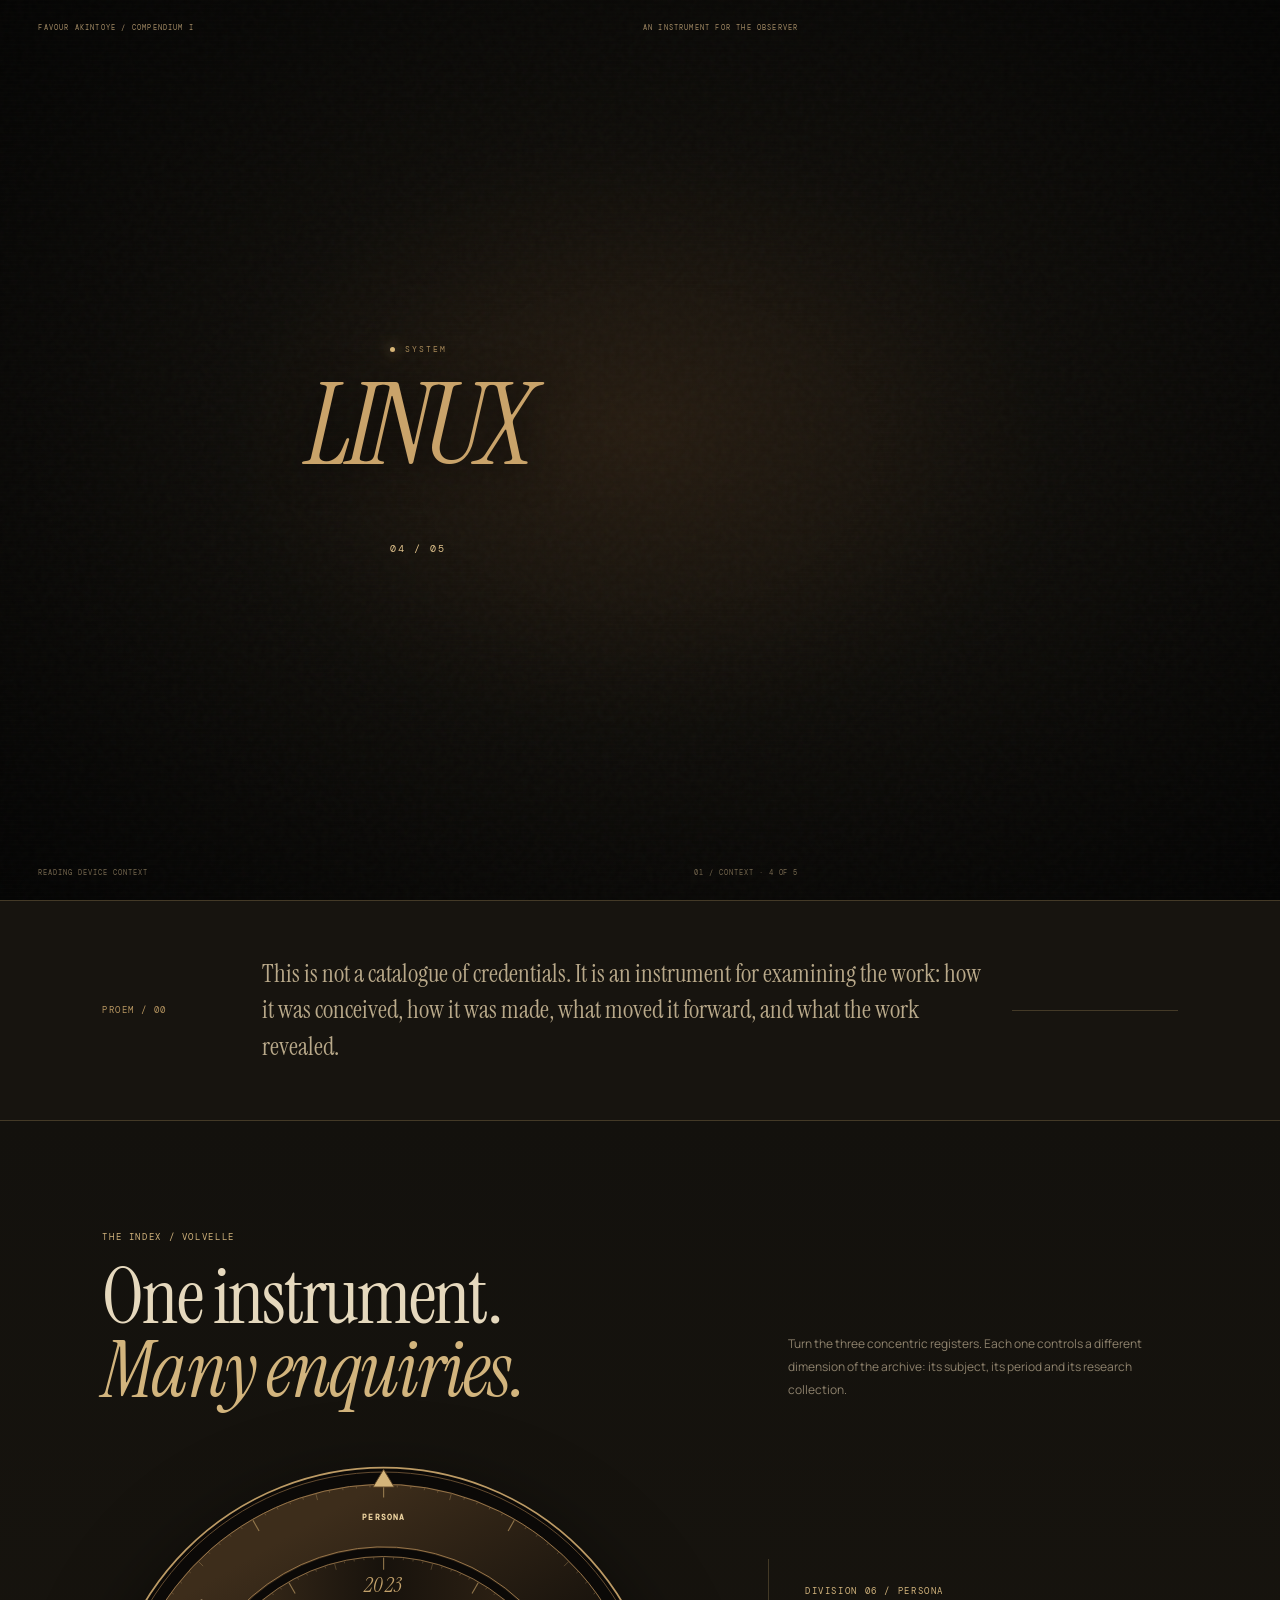
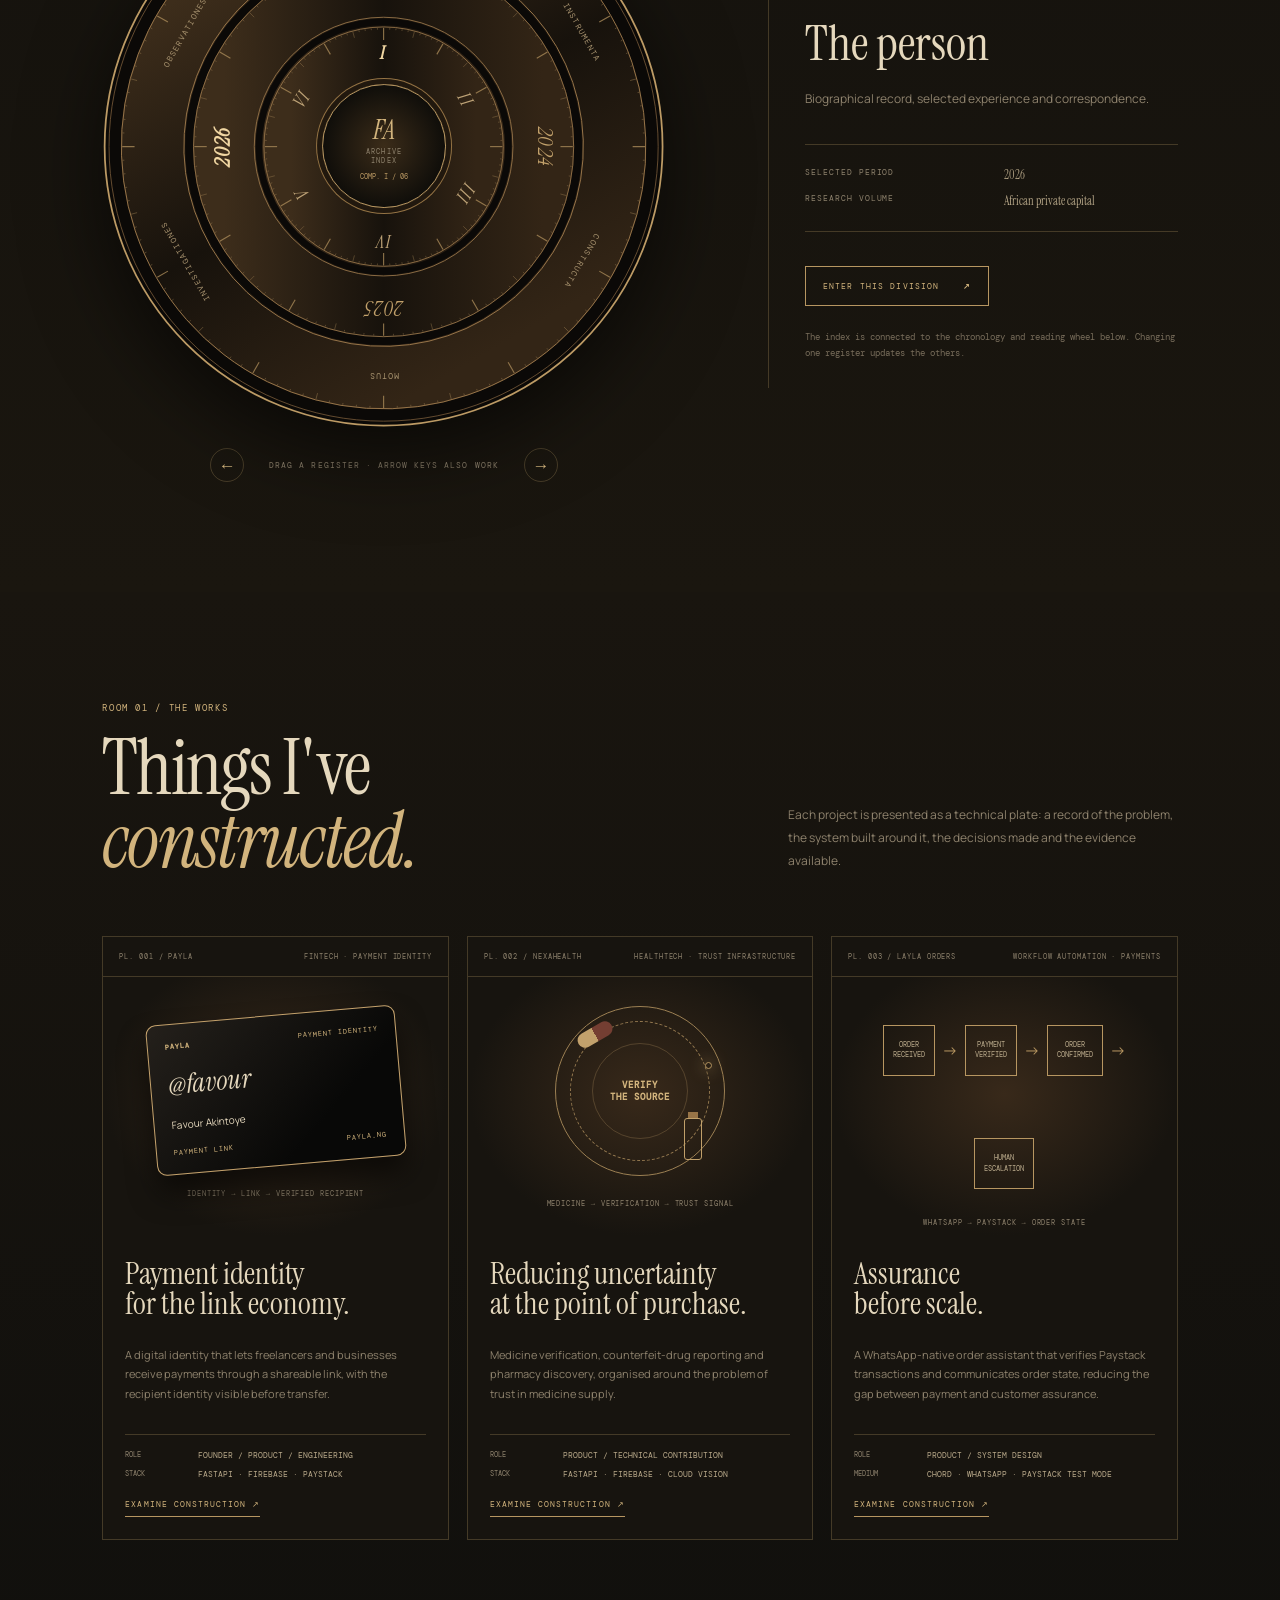
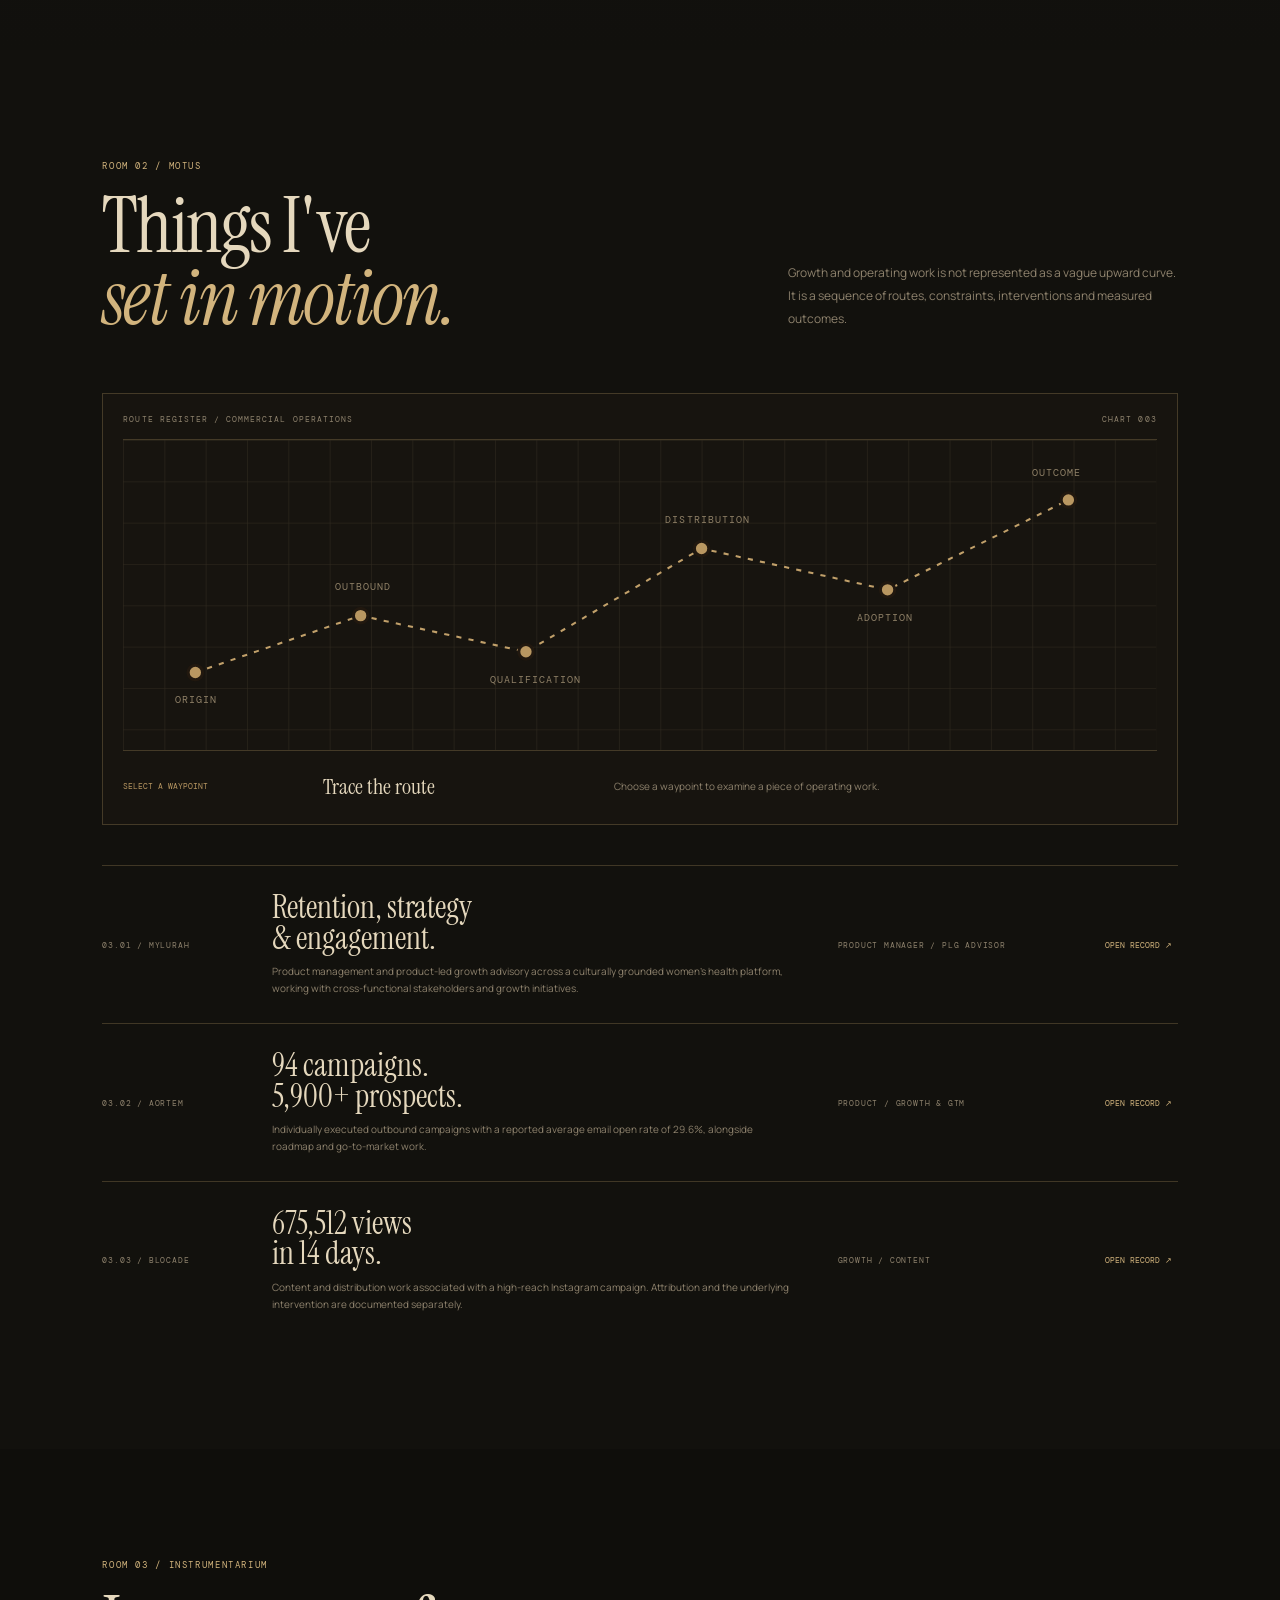
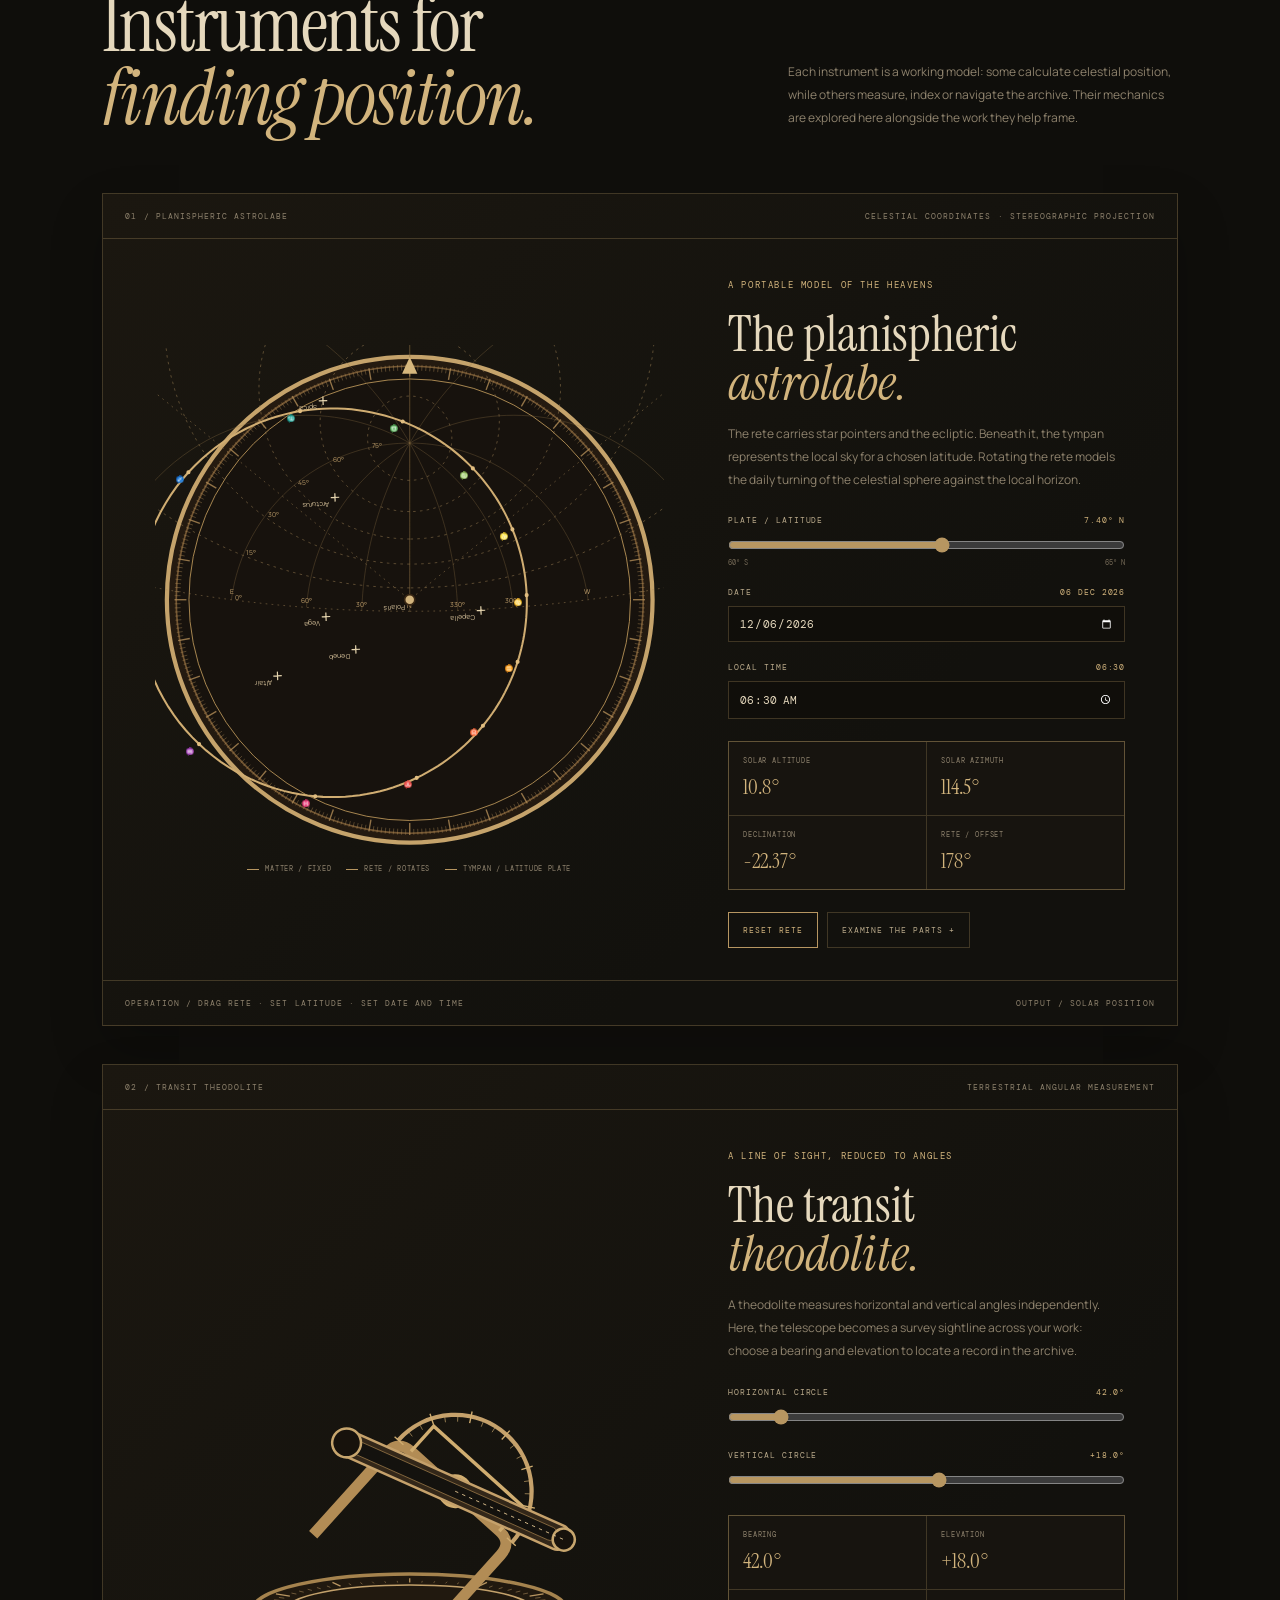
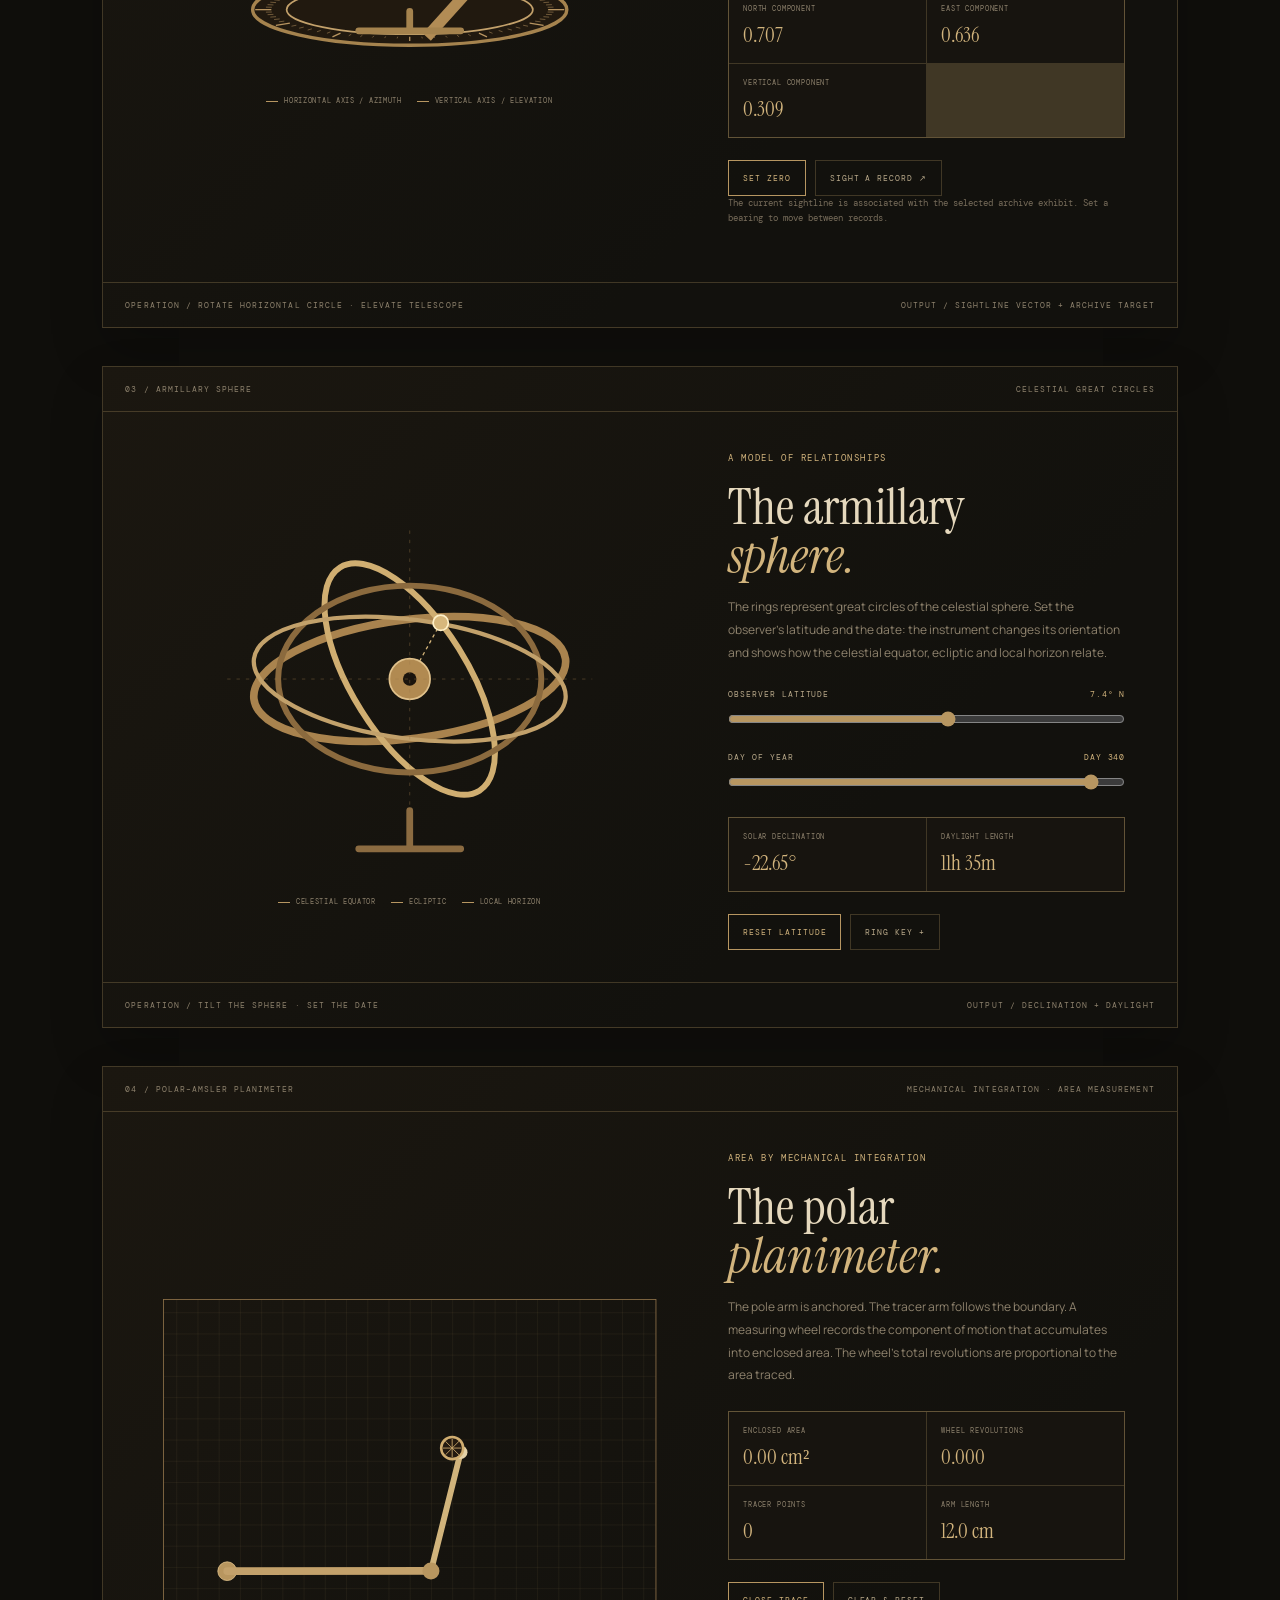
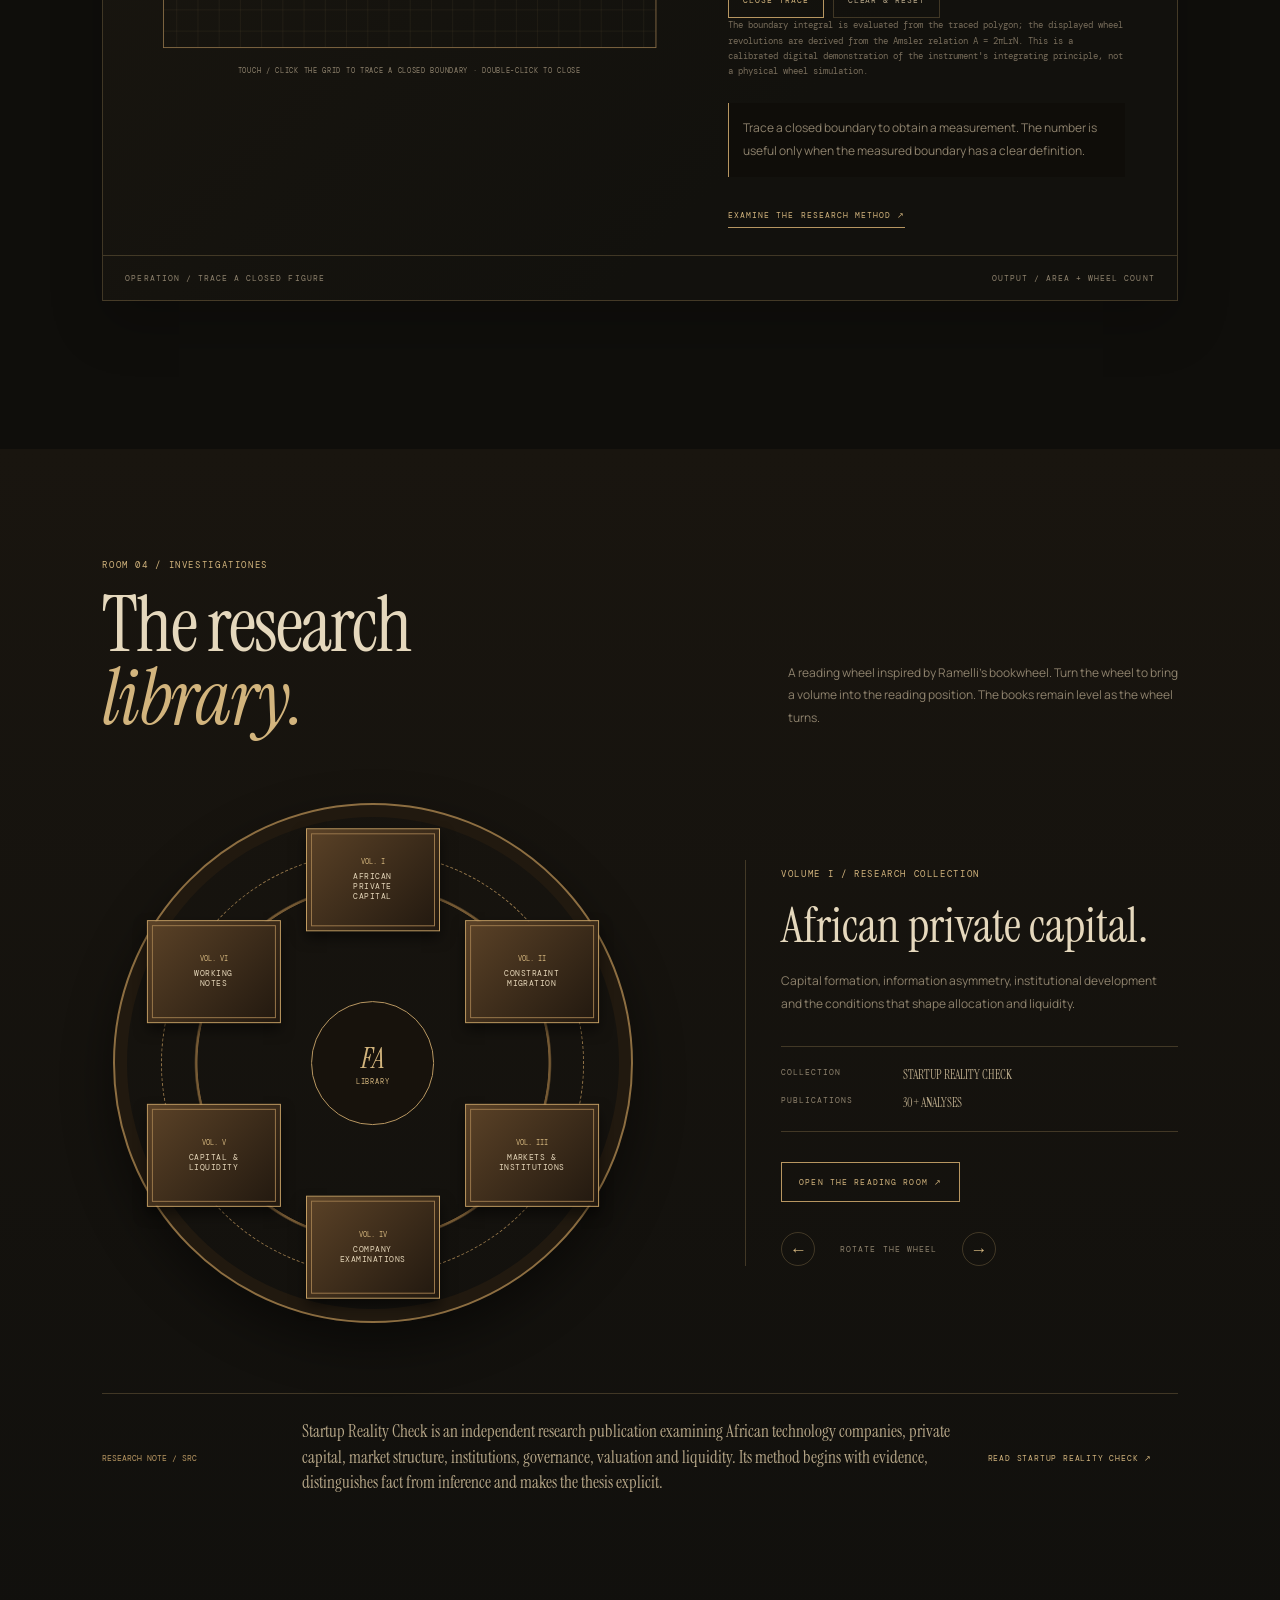
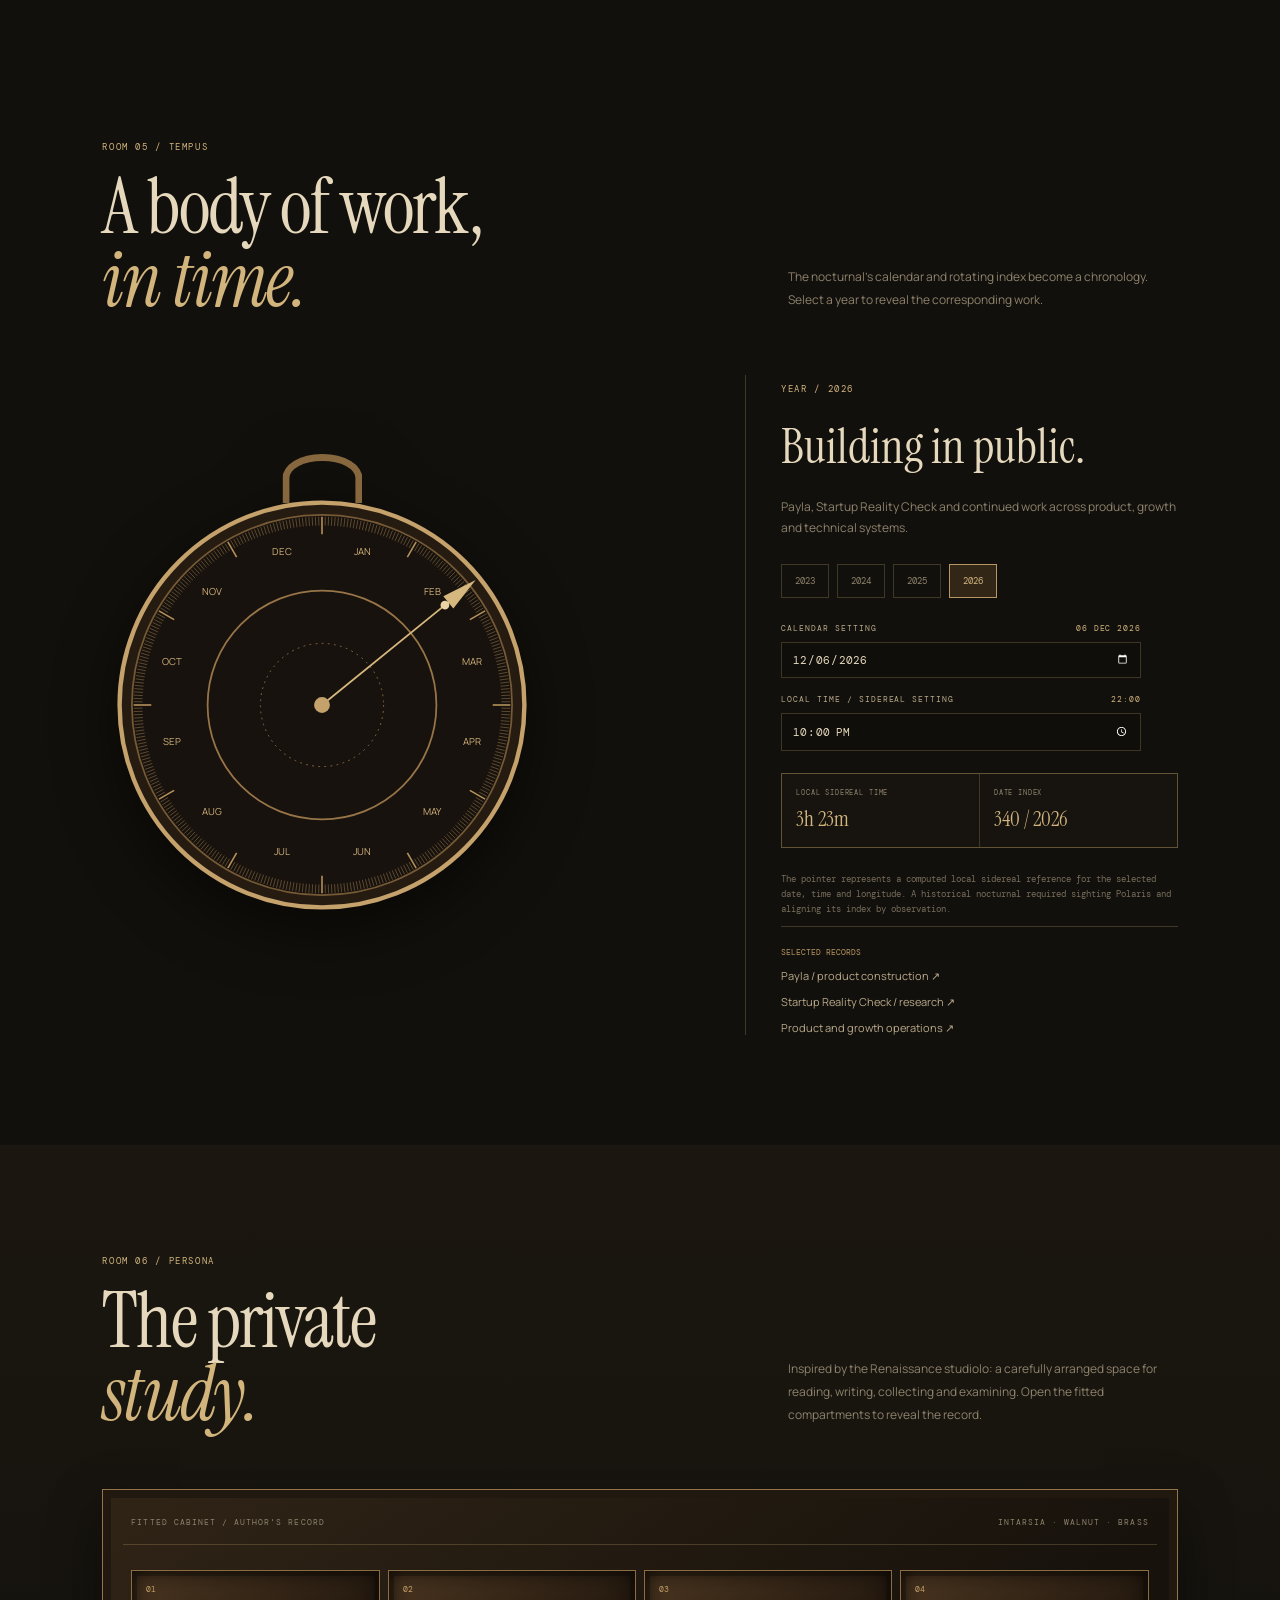
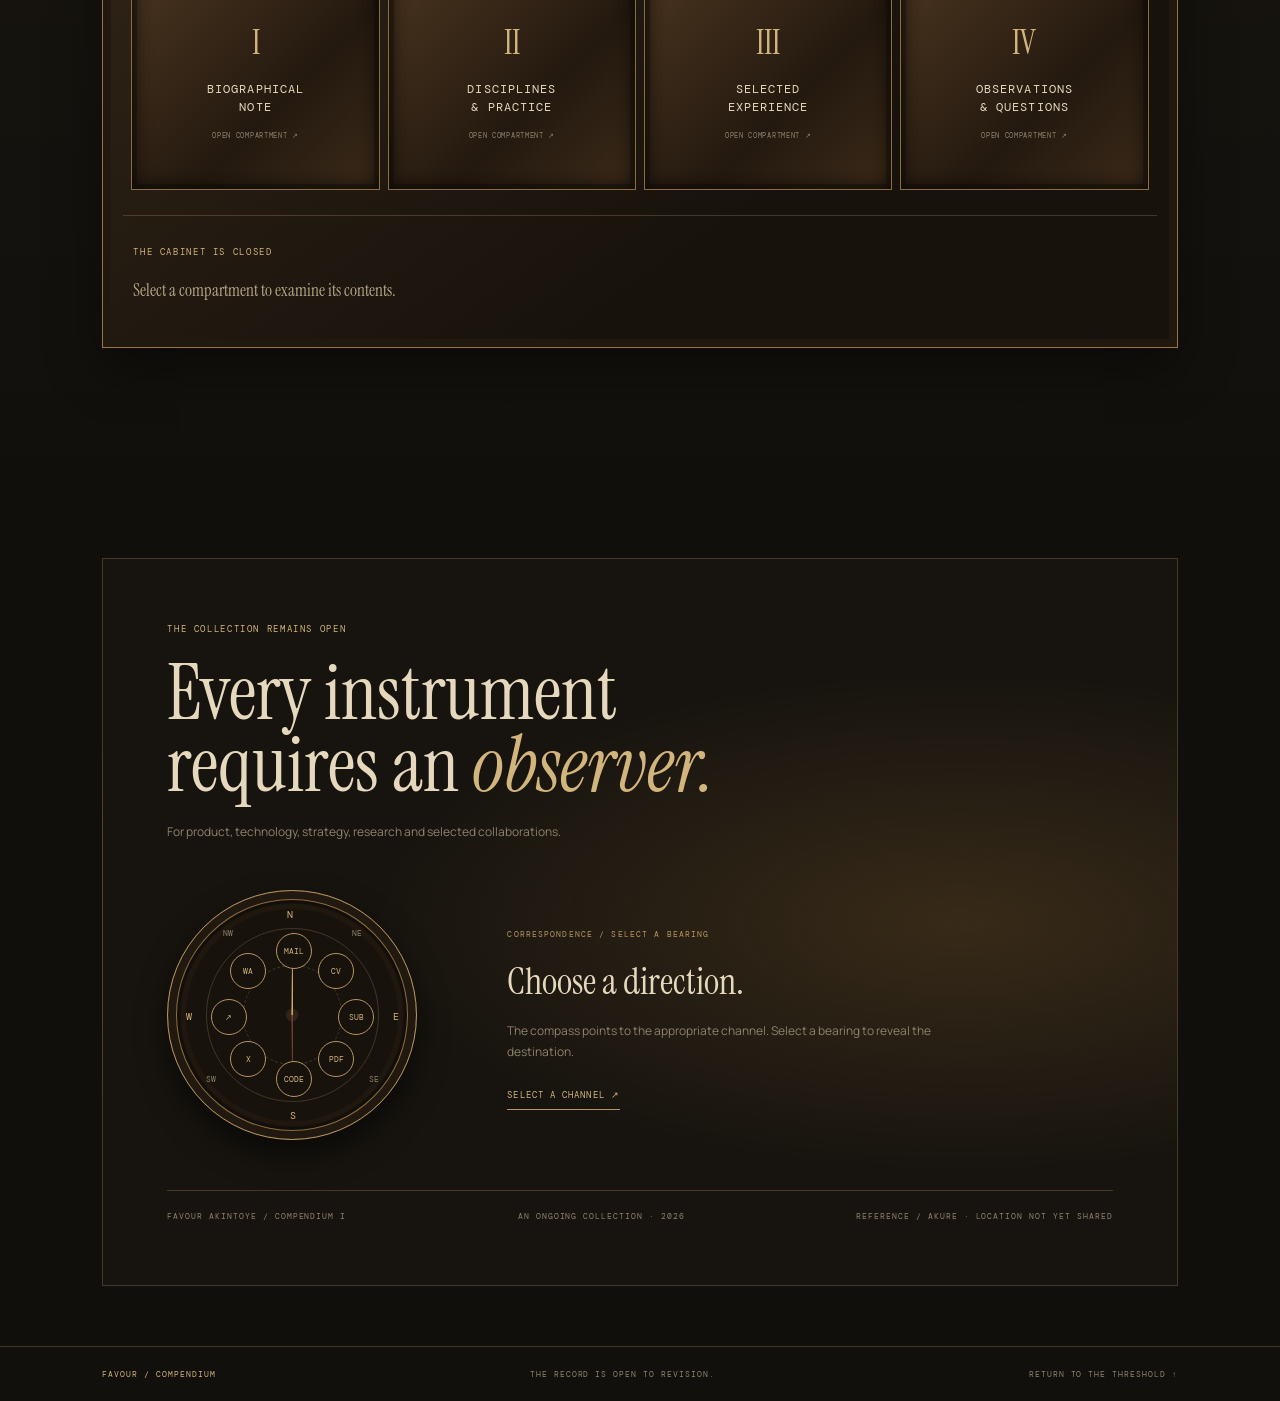
==== commit a870208b: "first commit: The Chronographic Archive" ====
--- a/static/index.html
+++ b/static/index.html
@@ -16,13 +16,48 @@
     <link rel="stylesheet" href="styles.css">
 </head>
 
-<body>
+<body class="arrival-open">
     <div class="grain" aria-hidden="true"></div>
+    <div class="arrival cinematic-arrival" id="arrival" role="dialog" aria-modal="true"
+        aria-label="Loading the Compendium">
+        <div class="arrival-grain" aria-hidden="true"></div>
+        <div class="arrival-top"><span>FAVOUR AKINTOYE / COMPENDIUM I</span><span>AN INSTRUMENT FOR THE OBSERVER</span>
+        </div>
+        <div class="cinema-stage" id="cinemaStage">
+            <div class="cinema-copy" id="cinemaCopy">
+                <div class="sequence-kicker" id="sequenceKicker"><i></i><span>INITIALISING</span></div>
+                <h2 id="cinemaTitle">Loading<br><em>Compendium.</em></h2>
+                <p class="sequence-line" id="sequenceLine">A record of things built, questions examined, and systems set
+                    in motion.</p>
+                <div class="cinema-readout" id="cinemaReadout" aria-live="polite"></div>
+                <div class="location-choice" id="locationChoice" hidden>
+                    <p>Set the instrument to your position.</p>
+                    <button class="arrival-primary" id="locateAndEnter" type="button">USE MY LOCATION</button>
+                    <button class="arrival-skip" id="enterWithoutLocation" type="button">CONTINUE WITHOUT
+                        LOCATION</button>
+                </div>
+            </div>
+            <div class="mechanical-compendium globe-reveal" id="compendiumReveal" aria-hidden="true">
+                <div class="globe-aura"></div>
+                <div class="earth-frame">
+                    <canvas id="earthCanvas"
+                        aria-label="Illustrated orthographic Earth with latitude and longitude graticules, city labels and triangulated observer position"></canvas>
+                    <div class="earth-atmosphere"></div>
+                    <div class="earth-reticle" aria-hidden="true"></div>
+                </div>
+                <div class="globe-readout"><span id="instrumentLabel">LOCATING OBSERVER</span><b
+                        id="instrumentLocation">POSITION / PENDING</b></div>
+            </div>
+        </div>
+        <div class="arrival-bottom"><span id="arrivalStatusText">INITIALISING THE OBSERVER</span><span
+                id="arrivalProgressLabel">01 / CONTEXT</span></div>
+    </div>
+
     <header class="topbar"><a class="brand" href="#threshold"><span class="seal">FA</span><span>FAVOUR AKINTOYE <i>/
                     COMPENDIUM</i></span></a>
         <div class="top-meta"><span class="live-dot"></span><span>AN ONGOING COLLECTION</span><time
                 id="localClock">LOCAL TIME · --:--:--</time><a href="#index">INDEX ↘</a></div><button
-            class="menu-toggle" id="menuToggle" aria-label="Open navigation">☰</button>
+            class="menu-toggle" id="menuToggle" aria-label="Open navigation"><span></span><span></span></button>
     </header>
     <nav class="mobile-nav" id="mobileNav"><a href="#index">The index</a><a href="#instruments">Instruments</a><a
             href="#works">The works</a><a href="#operations">Operations</a><a href="#library">Research library</a><a
@@ -52,11 +87,11 @@
                 <div class="astrolabe-shell"><svg id="heroAstrolabe" viewBox="0 0 600 600" role="img"
                         aria-label="Interactive astrolabe. Drag the rete to rotate the star map."></svg><span
                         class="drag-hint">DRAG THE OPENWORK RETE</span></div>
-                <div class="object-caption"><span>RETE / ROTATABLE</span><span id="heroAstroReadout">LAT. 7.38° N ·
+                <div class="object-caption"><span>RETE / ROTATABLE</span><span id="heroAstroReadout">LAT. 7.25° N ·
                         000°</span></div>
             </div>
             <div class="hero-foot"><span>PRODUCT / TECHNOLOGY / STRATEGY / RESEARCH</span><span
-                    id="heroLocation">REFERENCE / IBADAN · USE MY LOCATION</span></div>
+                    id="heroLocation">REFERENCE / AKURE · USE MY LOCATION</span></div>
         </section>
         <section class="intro-strip"><span class="section-index">PROEM / 00</span>
             <p>This is not a catalogue of credentials. It is an instrument for examining the work: how it was conceived,
@@ -470,7 +505,7 @@
                     <h2>A body of work,<br><em>in time.</em></h2>
                 </div>
                 <p>The nocturnal's calendar and rotating index become a chronology. Select a year to reveal the
-                    corresponding work, rather than merely moving a decorative pointer.</p>
+                    corresponding work.</p>
             </div>
             <div class="nocturnal-layout">
                 <div class="nocturnal"><svg id="nocturnalSvg" viewBox="0 0 500 500" role="img"
@@ -516,14 +551,14 @@
                         BRASS</span></div>
                 <div class="cabinet-grid"><button class="cabinet-door" data-drawer="biography"><span
                             class="cabinet-number">01</span><span
-                            class="cabinet-icon">✧</span><b>BIOGRAPHICAL<br>NOTE</b><small>OPEN COMPARTMENT
+                            class="cabinet-icon">I</span><b>BIOGRAPHICAL<br>NOTE</b><small>OPEN COMPARTMENT
                             ↗</small></button><button class="cabinet-door" data-drawer="practice"><span
-                            class="cabinet-number">02</span><span class="cabinet-icon">⌘</span><b>DISCIPLINES<br>&
+                            class="cabinet-number">02</span><span class="cabinet-icon">II</span><b>DISCIPLINES<br>&
                             PRACTICE</b><small>OPEN COMPARTMENT ↗</small></button><button class="cabinet-door"
                         data-drawer="experience"><span class="cabinet-number">03</span><span
-                            class="cabinet-icon">▤</span><b>SELECTED<br>EXPERIENCE</b><small>OPEN COMPARTMENT
+                            class="cabinet-icon">III</span><b>SELECTED<br>EXPERIENCE</b><small>OPEN COMPARTMENT
                             ↗</small></button><button class="cabinet-door" data-drawer="observations"><span
-                            class="cabinet-number">04</span><span class="cabinet-icon">✎</span><b>OBSERVATIONS<br>&
+                            class="cabinet-number">04</span><span class="cabinet-icon">IV</span><b>OBSERVATIONS<br>&
                             QUESTIONS</b><small>OPEN COMPARTMENT ↗</small></button></div>
                 <div class="drawer-content" id="drawerContent" aria-live="polite"><span class="small-label">THE CABINET
                         IS CLOSED</span>
@@ -544,13 +579,13 @@
                             class="compass-se">SE</span><span class="compass-s">S</span><span
                             class="compass-sw">SW</span><span class="compass-w">W</span><span
                             class="compass-nw">NW</span><i class="compass-needle"></i><button data-contact="email"
-                            class="compass-hotspot hs-n" aria-label="Email">✉</button><button data-contact="resume"
+                            class="compass-hotspot hs-n" aria-label="Email">MAIL</button><button data-contact="resume"
                             class="compass-hotspot hs-ne" aria-label="Resume">CV</button><button data-contact="substack"
-                            class="compass-hotspot hs-e" aria-label="Substack">▤</button><button
+                            class="compass-hotspot hs-e" aria-label="Substack">SUB</button><button
                             data-contact="portfolio" class="compass-hotspot hs-se"
                             aria-label="Portfolio PDF">PDF</button><button data-contact="github"
-                            class="compass-hotspot hs-s" aria-label="GitHub">⌘</button><button data-contact="x"
-                            class="compass-hotspot hs-sw" aria-label="X">𝕏</button><button data-contact="payla"
+                            class="compass-hotspot hs-s" aria-label="GitHub">CODE</button><button data-contact="x"
+                            class="compass-hotspot hs-sw" aria-label="X">X</button><button data-contact="payla"
                             class="compass-hotspot hs-w" aria-label="Payla">↗</button><button data-contact="whatsapp"
                             class="compass-hotspot hs-nw" aria-label="WhatsApp">WA</button></div>
                     <div class="contact-readout" aria-live="polite"><span id="contactKind">CORRESPONDENCE / SELECT A
@@ -561,11 +596,11 @@
                     </div>
                 </div>
                 <div class="colophon"><span>FAVOUR AKINTOYE / COMPENDIUM I</span><span>AN ONGOING COLLECTION ·
-                        2026</span><span id="footerLocation">REFERENCE / IBADAN · LOCATION NOT YET SHARED</span></div>
+                        2026</span><span id="footerLocation">REFERENCE / AKURE · LOCATION NOT YET SHARED</span></div>
             </div>
         </section>
     </main>
-    <footer class="footer"><a href="#threshold">FA / COMPENDIUM</a><span>THE RECORD IS OPEN TO REVISION.</span><a
+    <footer class="footer"><a href="#threshold">FAVOUR / COMPENDIUM</a><span>THE RECORD IS OPEN TO REVISION.</span><a
             href="#threshold">RETURN TO THE THRESHOLD ↑</a></footer>
     <script src="app.js"></script>
 </body>
--- a/static/styles.css
+++ b/static/styles.css
@@ -1,534 +1,534 @@
 :root {
-    --ink: #11100d;
-    --ink2: #191610;
-    --ink3: #211c14;
-    --paper: #e5d8bd;
-    --paper2: #b9a98a;
-    --muted: #8e826d;
-    --brass: #b79661;
-    --brass2: #d2b47d;
-    --red: #713d32;
-    --line: rgba(190, 158, 105, .27);
-    --mono: 'DM Mono', monospace;
-    --serif: 'Instrument Serif', Georgia, serif;
-    --sans: Manrope, Arial, sans-serif
+  --ink: #11100d;
+  --ink2: #191610;
+  --ink3: #211c14;
+  --paper: #e5d8bd;
+  --paper2: #b9a98a;
+  --muted: #8e826d;
+  --brass: #b79661;
+  --brass2: #d2b47d;
+  --red: #713d32;
+  --line: rgba(190, 158, 105, .27);
+  --mono: 'DM Mono', monospace;
+  --serif: 'Instrument Serif', Georgia, serif;
+  --sans: Manrope, Arial, sans-serif
 }
 
 * {
-    box-sizing: border-box
+  box-sizing: border-box
 }
 
 html {
-    scroll-behavior: smooth;
-    scroll-padding-top: 76px
+  scroll-behavior: smooth;
+  scroll-padding-top: 76px
 }
 
 body {
-    margin: 0;
-    background: var(--ink);
-    color: var(--paper);
-    font-family: var(--sans);
-    font-weight: 400;
-    overflow-x: hidden
+  margin: 0;
+  background: var(--ink);
+  color: var(--paper);
+  font-family: var(--sans);
+  font-weight: 400;
+  overflow-x: hidden
 }
 
 button,
 input,
 a {
-    font: inherit
+  font: inherit
 }
 
 button {
-    cursor: pointer
+  cursor: pointer
 }
 
 a {
-    color: inherit;
-    text-decoration: none
+  color: inherit;
+  text-decoration: none
 }
 
 .grain {
-    position: fixed;
-    inset: 0;
-    pointer-events: none;
-    z-index: 20;
-    opacity: .045;
-    background-image: url("data:image/svg+xml,%3Csvg viewBox='0 0 180 180' xmlns='http://www.w3.org/2000/svg'%3E%3Cfilter id='n'%3E%3CfeTurbulence type='fractalNoise' baseFrequency='.9' numOctaves='3' stitchTiles='stitch'/%3E%3C/filter%3E%3Crect width='100%25' height='100%25' filter='url(%23n)' opacity='.55'/%3E%3C/svg%3E")
+  position: fixed;
+  inset: 0;
+  pointer-events: none;
+  z-index: 20;
+  opacity: .045;
+  background-image: url("data:image/svg+xml,%3Csvg viewBox='0 0 180 180' xmlns='http://www.w3.org/2000/svg'%3E%3Cfilter id='n'%3E%3CfeTurbulence type='fractalNoise' baseFrequency='.9' numOctaves='3' stitchTiles='stitch'/%3E%3C/filter%3E%3Crect width='100%25' height='100%25' filter='url(%23n)' opacity='.55'/%3E%3C/svg%3E")
 }
 
 .topbar {
-    height: 68px;
-    position: sticky;
-    top: 0;
-    z-index: 30;
-    background: rgba(15, 14, 11, .93);
-    backdrop-filter: blur(18px);
-    border-bottom: 1px solid var(--line);
-    display: flex;
-    align-items: center;
-    justify-content: space-between;
-    padding: 0 clamp(18px, 4vw, 64px)
+  height: 68px;
+  position: sticky;
+  top: 0;
+  z-index: 30;
+  background: rgba(15, 14, 11, .93);
+  backdrop-filter: blur(18px);
+  border-bottom: 1px solid var(--line);
+  display: flex;
+  align-items: center;
+  justify-content: space-between;
+  padding: 0 clamp(18px, 4vw, 64px)
 }
 
 .brand {
-    display: flex;
-    align-items: center;
-    gap: 12px;
-    font: 10px var(--mono);
-    letter-spacing: .14em
+  display: flex;
+  align-items: center;
+  gap: 12px;
+  font: 10px var(--mono);
+  letter-spacing: .14em
 }
 
 .brand i {
-    color: var(--brass);
-    font-style: normal
+  color: var(--brass);
+  font-style: normal
 }
 
 .seal {
-    width: 30px;
-    height: 30px;
-    border: 1px solid var(--brass);
-    border-radius: 50%;
-    display: grid;
-    place-items: center;
-    color: var(--brass2);
-    font: italic 14px var(--serif);
-    letter-spacing: 0
+  width: 30px;
+  height: 30px;
+  border: 1px solid var(--brass);
+  border-radius: 50%;
+  display: grid;
+  place-items: center;
+  color: var(--brass2);
+  font: italic 14px var(--serif);
+  letter-spacing: 0
 }
 
 .top-meta {
-    display: flex;
-    align-items: center;
-    gap: 20px;
-    color: var(--muted);
-    font: 9px var(--mono);
-    letter-spacing: .12em
+  display: flex;
+  align-items: center;
+  gap: 20px;
+  color: var(--muted);
+  font: 9px var(--mono);
+  letter-spacing: .12em
 }
 
 .top-meta a {
-    color: var(--brass2)
+  color: var(--brass2)
 }
 
 .live-dot {
-    width: 6px;
-    height: 6px;
-    background: #8f9c70;
-    border-radius: 50%;
-    box-shadow: 0 0 10px #8f9c70
+  width: 6px;
+  height: 6px;
+  background: #8f9c70;
+  border-radius: 50%;
+  box-shadow: 0 0 10px #8f9c70
 }
 
 .menu-toggle,
 .mobile-nav {
-    display: none
+  display: none
 }
 
 .threshold {
-    min-height: 690px;
-    height: min(850px, calc(100svh - 68px));
-    max-height: 900px;
-    position: relative;
-    display: grid;
-    grid-template-columns: 1fr 1fr;
-    align-items: center;
-    padding: 70px clamp(22px, 8vw, 130px) 90px;
-    overflow: hidden;
-    background: radial-gradient(ellipse at 76% 48%, rgba(123, 88, 45, .17), transparent 42%), linear-gradient(110deg, #11100d 0%, #17130e 55%, #100f0c 100%)
+  min-height: 690px;
+  height: min(850px, calc(100svh - 68px));
+  max-height: 900px;
+  position: relative;
+  display: grid;
+  grid-template-columns: 1fr 1fr;
+  align-items: center;
+  padding: 70px clamp(22px, 8vw, 130px) 90px;
+  overflow: hidden;
+  background: radial-gradient(ellipse at 76% 48%, rgba(123, 88, 45, .17), transparent 42%), linear-gradient(110deg, #11100d 0%, #17130e 55%, #100f0c 100%)
 }
 
 .threshold:after {
-    content: "";
-    position: absolute;
-    inset: 20px;
-    border: 1px solid rgba(186, 153, 98, .1);
-    pointer-events: none
+  content: "";
+  position: absolute;
+  inset: 20px;
+  border: 1px solid rgba(186, 153, 98, .1);
+  pointer-events: none
 }
 
 .threshold-grid {
-    position: absolute;
-    inset: 0;
-    background-image: linear-gradient(rgba(179, 151, 105, .045) 1px, transparent 1px), linear-gradient(90deg, rgba(179, 151, 105, .045) 1px, transparent 1px);
-    background-size: 64px 64px;
-    mask-image: linear-gradient(90deg, black, transparent 75%)
+  position: absolute;
+  inset: 0;
+  background-image: linear-gradient(rgba(179, 151, 105, .045) 1px, transparent 1px), linear-gradient(90deg, rgba(179, 151, 105, .045) 1px, transparent 1px);
+  background-size: 64px 64px;
+  mask-image: linear-gradient(90deg, black, transparent 75%)
 }
 
 .folio-mark {
-    position: absolute;
-    top: 42px;
-    left: clamp(22px, 8vw, 130px);
-    font: 9px var(--mono);
-    letter-spacing: .16em;
-    color: var(--muted)
+  position: absolute;
+  top: 42px;
+  left: clamp(22px, 8vw, 130px);
+  font: 9px var(--mono);
+  letter-spacing: .16em;
+  color: var(--muted)
 }
 
 .folio-mark b {
-    display: inline-grid;
-    place-items: center;
-    margin: 0 9px;
-    width: 20px;
-    height: 20px;
-    border: 1px solid var(--brass);
-    border-radius: 50%;
-    color: var(--brass)
+  display: inline-grid;
+  place-items: center;
+  margin: 0 9px;
+  width: 20px;
+  height: 20px;
+  border: 1px solid var(--brass);
+  border-radius: 50%;
+  color: var(--brass)
 }
 
 .folio-mark span {
-    margin-left: 12px
+  margin-left: 12px
 }
 
 .hero-copy {
-    position: relative;
-    z-index: 2;
-    max-width: 540px;
-    padding-top: 40px
+  position: relative;
+  z-index: 2;
+  max-width: 540px;
+  padding-top: 40px
 }
 
 .eyebrow,
 .small-label {
-    font: 9px var(--mono);
-    letter-spacing: .18em;
-    color: var(--brass2)
+  font: 9px var(--mono);
+  letter-spacing: .18em;
+  color: var(--brass2)
 }
 
 .eyebrow>span {
-    display: inline-block;
-    width: 26px;
-    height: 1px;
-    background: var(--brass);
-    vertical-align: middle;
-    margin-right: 10px
+  display: inline-block;
+  width: 26px;
+  height: 1px;
+  background: var(--brass);
+  vertical-align: middle;
+  margin-right: 10px
 }
 
 .hero-copy h1 {
-    font: clamp(64px, 8vw, 118px)/.88 var(--serif);
-    font-weight: 400;
-    letter-spacing: -.035em;
-    margin: 28px 0 20px
+  font: clamp(64px, 8vw, 118px)/.88 var(--serif);
+  font-weight: 400;
+  letter-spacing: -.035em;
+  margin: 28px 0 20px
 }
 
 .hero-copy h1 em,
 .section-heading h2 em,
 .instrument-copy h3 em,
 .correspondence-heading h2 em {
-    color: var(--brass2);
-    font-weight: 400
+  color: var(--brass2);
+  font-weight: 400
 }
 
 .hero-deck {
-    text-transform: uppercase;
-    letter-spacing: .19em;
-    font: 10px var(--mono);
-    color: var(--paper2)
+  text-transform: uppercase;
+  letter-spacing: .19em;
+  font: 10px var(--mono);
+  color: var(--paper2)
 }
 
 .hero-description {
-    max-width: 350px;
-    margin: 32px 0;
-    color: var(--muted);
-    font-size: 13px;
-    line-height: 1.9
+  max-width: 350px;
+  margin: 32px 0;
+  color: var(--muted);
+  font-size: 13px;
+  line-height: 1.9
 }
 
 .text-link {
-    display: inline-flex;
-    gap: 26px;
-    align-items: center;
-    margin-top: 18px;
-    padding-bottom: 12px;
-    border-bottom: 1px solid var(--brass);
-    font: 9px var(--mono);
-    letter-spacing: .16em;
-    color: var(--brass2)
+  display: inline-flex;
+  gap: 26px;
+  align-items: center;
+  margin-top: 18px;
+  padding-bottom: 12px;
+  border-bottom: 1px solid var(--brass);
+  font: 9px var(--mono);
+  letter-spacing: .16em;
+  color: var(--brass2)
 }
 
 .hero-object {
-    position: relative;
-    z-index: 2;
-    justify-self: end;
-    width: min(100%, 520px)
+  position: relative;
+  z-index: 2;
+  justify-self: end;
+  width: min(100%, 520px)
 }
 
 .object-caption {
-    display: flex;
-    justify-content: space-between;
-    color: var(--muted);
-    font: 8px var(--mono);
-    letter-spacing: .12em
+  display: flex;
+  justify-content: space-between;
+  color: var(--muted);
+  font: 8px var(--mono);
+  letter-spacing: .12em
 }
 
 .astrolabe-shell {
-    position: relative;
-    padding: 14px;
-    margin: 12px 0;
-    filter: drop-shadow(0 24px 40px rgba(0, 0, 0, .6))
+  position: relative;
+  padding: 14px;
+  margin: 12px 0;
+  filter: drop-shadow(0 24px 40px rgba(0, 0, 0, .6))
 }
 
 .astrolabe-shell:before {
-    content: "";
-    position: absolute;
-    inset: 6%;
-    border-radius: 50%;
-    background: radial-gradient(circle, #72552e 0%, #332516 55%, #15110b 72%);
-    box-shadow: inset 0 0 0 2px #a37d48, inset 0 0 0 8px #392918, 0 0 0 1px #8f6b3e
+  content: "";
+  position: absolute;
+  inset: 6%;
+  border-radius: 50%;
+  background: radial-gradient(circle, #72552e 0%, #332516 55%, #15110b 72%);
+  box-shadow: inset 0 0 0 2px #a37d48, inset 0 0 0 8px #392918, 0 0 0 1px #8f6b3e
 }
 
 .astrolabe-shell svg {
-    position: relative;
-    width: 100%;
-    display: block;
-    touch-action: none;
-    cursor: grab
+  position: relative;
+  width: 100%;
+  display: block;
+  touch-action: none;
+  cursor: grab
 }
 
 .astrolabe-shell svg:active {
-    cursor: grabbing
+  cursor: grabbing
 }
 
 .drag-hint {
-    position: absolute;
-    bottom: 8%;
-    left: 50%;
-    transform: translateX(-50%);
-    font: 8px var(--mono);
-    letter-spacing: .14em;
-    color: #bca77f;
-    background: #14110ddd;
-    padding: 7px 12px;
-    border: 1px solid #8b6e42
+  position: absolute;
+  bottom: 8%;
+  left: 50%;
+  transform: translateX(-50%);
+  font: 8px var(--mono);
+  letter-spacing: .14em;
+  color: #bca77f;
+  background: #14110ddd;
+  padding: 7px 12px;
+  border: 1px solid #8b6e42
 }
 
 .hero-foot {
-    position: absolute;
-    bottom: 30px;
-    left: clamp(22px, 8vw, 130px);
-    right: clamp(22px, 8vw, 130px);
-    display: flex;
-    justify-content: space-between;
-    font: 8px var(--mono);
-    letter-spacing: .15em;
-    color: var(--muted)
+  position: absolute;
+  bottom: 30px;
+  left: clamp(22px, 8vw, 130px);
+  right: clamp(22px, 8vw, 130px);
+  display: flex;
+  justify-content: space-between;
+  font: 8px var(--mono);
+  letter-spacing: .15em;
+  color: var(--muted)
 }
 
 .intro-strip {
-    display: grid;
-    grid-template-columns: 130px minmax(250px, 720px) 1fr;
-    gap: 30px;
-    align-items: center;
-    padding: 55px clamp(22px, 8vw, 130px);
-    border-top: 1px solid var(--line);
-    border-bottom: 1px solid var(--line);
-    background: #17140f
+  display: grid;
+  grid-template-columns: 130px minmax(250px, 720px) 1fr;
+  gap: 30px;
+  align-items: center;
+  padding: 55px clamp(22px, 8vw, 130px);
+  border-top: 1px solid var(--line);
+  border-bottom: 1px solid var(--line);
+  background: #17140f
 }
 
 .section-index {
-    font: 9px var(--mono);
-    letter-spacing: .16em;
-    color: var(--brass)
+  font: 9px var(--mono);
+  letter-spacing: .16em;
+  color: var(--brass)
 }
 
 .intro-strip p {
-    font: clamp(18px, 2vw, 25px)/1.45 var(--serif);
-    color: var(--paper2);
-    margin: 0
+  font: clamp(18px, 2vw, 25px)/1.45 var(--serif);
+  color: var(--paper2);
+  margin: 0
 }
 
 .intro-rule {
-    height: 1px;
-    background: var(--line)
+  height: 1px;
+  background: var(--line)
 }
 
 .section-pad {
-    padding: 110px clamp(22px, 8vw, 130px)
+  padding: 110px clamp(22px, 8vw, 130px)
 }
 
 .index-section {
-    background: linear-gradient(180deg, #13110d, #1a160f)
+  background: linear-gradient(180deg, #13110d, #1a160f)
 }
 
 .section-heading {
-    display: flex;
-    justify-content: space-between;
-    align-items: end;
-    gap: 40px;
-    margin-bottom: 58px
+  display: flex;
+  justify-content: space-between;
+  align-items: end;
+  gap: 40px;
+  margin-bottom: 58px
 }
 
 .section-heading h2 {
-    font: clamp(48px, 6vw, 78px)/.95 var(--serif);
-    font-weight: 400;
-    letter-spacing: -.025em;
-    margin: 18px 0 0
+  font: clamp(48px, 6vw, 78px)/.95 var(--serif);
+  font-weight: 400;
+  letter-spacing: -.025em;
+  margin: 18px 0 0
 }
 
 .section-heading>p {
-    max-width: 390px;
-    color: var(--muted);
-    font-size: 12px;
-    line-height: 1.9;
-    margin: 0 0 5px
+  max-width: 390px;
+  color: var(--muted);
+  font-size: 12px;
+  line-height: 1.9;
+  margin: 0 0 5px
 }
 
 .volvelle-layout {
-    display: grid;
-    grid-template-columns: minmax(380px, 1.1fr) minmax(260px, .8fr);
-    gap: clamp(45px, 8vw, 120px);
-    align-items: center
+  display: grid;
+  grid-template-columns: minmax(380px, 1.1fr) minmax(260px, .8fr);
+  gap: clamp(45px, 8vw, 120px);
+  align-items: center
 }
 
 .volvelle-wrap {
-    max-width: 600px;
-    margin: auto;
-    width: 100%
+  max-width: 600px;
+  margin: auto;
+  width: 100%
 }
 
 .volvelle {
-    position: relative;
-    width: 100%;
-    aspect-ratio: 1;
-    filter: drop-shadow(0 26px 40px #0009)
+  position: relative;
+  width: 100%;
+  aspect-ratio: 1;
+  filter: drop-shadow(0 26px 40px #0009)
 }
 
 #volvelleSvg {
-    width: 100%;
-    height: 100%;
-    display: block;
-    touch-action: none;
-    overflow: visible
+  width: 100%;
+  height: 100%;
+  display: block;
+  touch-action: none;
+  overflow: visible
 }
 
 .volvelle-center {
-    position: absolute;
-    left: 50%;
-    top: 50%;
-    transform: translate(-50%, -50%);
-    width: 22%;
-    aspect-ratio: 1;
-    border-radius: 50%;
-    border: 1px solid var(--brass);
-    background: radial-gradient(circle, #3b2c19, #100e0a 70%);
-    display: flex;
-    flex-direction: column;
-    align-items: center;
-    justify-content: center;
-    box-shadow: 0 0 0 5px #21180e, 0 0 0 6px #947344
+  position: absolute;
+  left: 50%;
+  top: 50%;
+  transform: translate(-50%, -50%);
+  width: 22%;
+  aspect-ratio: 1;
+  border-radius: 50%;
+  border: 1px solid var(--brass);
+  background: radial-gradient(circle, #3b2c19, #100e0a 70%);
+  display: flex;
+  flex-direction: column;
+  align-items: center;
+  justify-content: center;
+  box-shadow: 0 0 0 5px #21180e, 0 0 0 6px #947344
 }
 
 .volvelle-center span {
-    font: italic 27px var(--serif);
-    color: var(--brass2)
+  font: italic 27px var(--serif);
+  color: var(--brass2)
 }
 
 .volvelle-center small {
-    text-align: center;
-    font: 7px var(--mono);
-    letter-spacing: .15em;
-    color: var(--muted)
+  text-align: center;
+  font: 7px var(--mono);
+  letter-spacing: .15em;
+  color: var(--muted)
 }
 
 .volvelle-center b {
-    font: 7px var(--mono);
-    color: var(--brass);
-    margin-top: 7px
+  font: 7px var(--mono);
+  color: var(--brass);
+  margin-top: 7px
 }
 
 .volvelle-controls,
 .wheel-controls {
-    display: flex;
-    justify-content: center;
-    align-items: center;
-    gap: 25px;
-    margin-top: 20px;
-    color: var(--muted);
-    font: 8px var(--mono);
-    letter-spacing: .13em
+  display: flex;
+  justify-content: center;
+  align-items: center;
+  gap: 25px;
+  margin-top: 20px;
+  color: var(--muted);
+  font: 8px var(--mono);
+  letter-spacing: .13em
 }
 
 .volvelle-controls button,
 .wheel-controls button {
-    width: 34px;
-    height: 34px;
-    border: 1px solid var(--line);
-    border-radius: 50%;
-    background: transparent;
-    color: var(--brass2);
-    font-size: 17px
+  width: 34px;
+  height: 34px;
+  border: 1px solid var(--line);
+  border-radius: 50%;
+  background: transparent;
+  color: var(--brass2);
+  font-size: 17px
 }
 
 .index-reading {
-    border-left: 1px solid var(--line);
-    padding: 18px 0 18px 36px
+  border-left: 1px solid var(--line);
+  padding: 18px 0 18px 36px
 }
 
 .index-reading h3,
 .volume-reading h3 {
-    font: clamp(34px, 4vw, 49px)/1 var(--serif);
-    font-weight: 400;
-    margin: 20px 0
+  font: clamp(34px, 4vw, 49px)/1 var(--serif);
+  font-weight: 400;
+  margin: 20px 0
 }
 
 .index-reading>p,
 .volume-reading>p {
-    color: var(--muted);
-    font-size: 12px;
-    line-height: 1.9;
-    max-width: 420px
+  color: var(--muted);
+  font-size: 12px;
+  line-height: 1.9;
+  max-width: 420px
 }
 
 .index-selection {
-    display: grid;
-    grid-template-columns: 1fr 1fr;
-    gap: 10px 25px;
-    margin: 34px 0;
-    padding: 22px 0;
-    border-top: 1px solid var(--line);
-    border-bottom: 1px solid var(--line)
+  display: grid;
+  grid-template-columns: 1fr 1fr;
+  gap: 10px 25px;
+  margin: 34px 0;
+  padding: 22px 0;
+  border-top: 1px solid var(--line);
+  border-bottom: 1px solid var(--line)
 }
 
 .index-selection span,
 .volume-meta span {
-    font: 8px var(--mono);
-    letter-spacing: .12em;
-    color: var(--muted)
+  font: 8px var(--mono);
+  letter-spacing: .12em;
+  color: var(--muted)
 }
 
 .index-selection b,
 .volume-meta b {
-    font: 12px var(--serif);
-    font-weight: 400;
-    color: var(--paper2)
+  font: 12px var(--serif);
+  font-weight: 400;
+  color: var(--paper2)
 }
 
 .button-link {
-    display: inline-flex;
-    align-items: center;
-    gap: 24px;
-    border: 1px solid var(--brass);
-    padding: 14px 17px;
-    color: var(--brass2);
-    font: 8px var(--mono);
-    letter-spacing: .14em;
-    transition: .25s
+  display: inline-flex;
+  align-items: center;
+  gap: 24px;
+  border: 1px solid var(--brass);
+  padding: 14px 17px;
+  color: var(--brass2);
+  font: 8px var(--mono);
+  letter-spacing: .14em;
+  transition: .25s
 }
 
 .button-link:hover,
 .action-button:hover {
-    background: var(--brass);
-    color: #17120b
+  background: var(--brass);
+  color: #17120b
 }
 
 .micro-note {
-    font: 9px/1.7 var(--mono) !important;
-    color: #786d5b !important;
-    margin-top: 24px
+  font: 9px/1.7 var(--mono) !important;
+  color: #786d5b !important;
+  margin-top: 24px
 }
 
 .instrumentarium {
-    background: #0f0e0b
+  background: #0f0e0b
 }
 
 .instrument-card {
-    border: 1px solid var(--line);
-    background: linear-gradient(135deg, #1b1710, #12110d 70%);
-    margin: 0 0 38px;
-    box-shadow: 0 24px 50px #0003
+  border: 1px solid var(--line);
+  background: linear-gradient(135deg, #1b1710, #12110d 70%);
+  margin: 0 0 38px;
+  box-shadow: 0 24px 50px #0003
 }
 
 .instrument-topline,
@@ -536,2300 +536,4905 @@
 .work-top,
 .route-top,
 .study-header {
-    display: flex;
-    justify-content: space-between;
-    gap: 20px;
-    padding: 17px 22px;
-    border-bottom: 1px solid var(--line);
-    font: 8px var(--mono);
-    letter-spacing: .13em;
-    color: var(--muted)
+  display: flex;
+  justify-content: space-between;
+  gap: 20px;
+  padding: 17px 22px;
+  border-bottom: 1px solid var(--line);
+  font: 8px var(--mono);
+  letter-spacing: .13em;
+  color: var(--muted)
 }
 
 .instrument-bottomline {
-    border-top: 1px solid var(--line);
-    border-bottom: 0
+  border-top: 1px solid var(--line);
+  border-bottom: 0
 }
 
 .instrument-grid {
-    display: grid;
-    grid-template-columns: minmax(300px, 1fr) minmax(300px, .78fr);
-    gap: clamp(25px, 5vw, 70px);
-    padding: 32px clamp(20px, 4vw, 55px);
-    align-items: center
+  display: grid;
+  grid-template-columns: minmax(300px, 1fr) minmax(300px, .78fr);
+  gap: clamp(25px, 5vw, 70px);
+  padding: 32px clamp(20px, 4vw, 55px);
+  align-items: center
 }
 
 .instrument-visual,
 .theodolite-visual,
 .armillary-visual {
-    min-width: 0;
-    position: relative
+  min-width: 0;
+  position: relative
 }
 
 .instrument-visual svg,
 .theodolite-visual svg,
 .armillary-visual svg {
-    width: 100%;
-    display: block;
-    max-height: 590px
+  width: 100%;
+  display: block;
+  max-height: 590px
 }
 
 .instrument-visual svg {
-    touch-action: none;
-    cursor: grab
+  touch-action: none;
+  cursor: grab
 }
 
 .visual-legend {
-    display: flex;
-    flex-wrap: wrap;
-    gap: 15px;
-    justify-content: center;
-    margin-top: 10px;
-    color: var(--muted);
-    font: 7px var(--mono);
-    letter-spacing: .1em
+  display: flex;
+  flex-wrap: wrap;
+  gap: 15px;
+  justify-content: center;
+  margin-top: 10px;
+  color: var(--muted);
+  font: 7px var(--mono);
+  letter-spacing: .1em
 }
 
 .visual-legend span:before {
-    content: "";
-    display: inline-block;
-    width: 12px;
-    height: 1px;
-    background: var(--brass);
-    vertical-align: middle;
-    margin-right: 6px
+  content: "";
+  display: inline-block;
+  width: 12px;
+  height: 1px;
+  background: var(--brass);
+  vertical-align: middle;
+  margin-right: 6px
 }
 
 .instrument-copy {
-    max-width: 470px
+  max-width: 470px
 }
 
 .instrument-copy h3 {
-    font: clamp(39px, 4vw, 55px)/.96 var(--serif);
-    font-weight: 400;
-    margin: 16px 0
+  font: clamp(39px, 4vw, 55px)/.96 var(--serif);
+  font-weight: 400;
+  margin: 16px 0
 }
 
 .instrument-copy>p {
-    font-size: 12px;
-    line-height: 1.9;
-    color: var(--muted);
-    margin: 0 0 24px
+  font-size: 12px;
+  line-height: 1.9;
+  color: var(--muted);
+  margin: 0 0 24px
 }
 
 .control-block {
-    margin: 20px 0
+  margin: 20px 0
 }
 
 .control-block label {
-    display: flex;
-    justify-content: space-between;
-    gap: 15px;
-    color: var(--paper2);
-    font: 8px var(--mono);
-    letter-spacing: .12em
+  display: flex;
+  justify-content: space-between;
+  gap: 15px;
+  color: var(--paper2);
+  font: 8px var(--mono);
+  letter-spacing: .12em
 }
 
 .control-block output {
-    color: var(--brass2)
+  color: var(--brass2)
 }
 
 input[type=range] {
-    width: 100%;
-    accent-color: var(--brass);
-    margin: 12px 0 2px;
-    cursor: ew-resize
+  width: 100%;
+  accent-color: var(--brass);
+  margin: 12px 0 2px;
+  cursor: ew-resize
 }
 
 input[type=date],
 input[type=time] {
-    background: #100e0a;
-    border: 1px solid var(--line);
-    color: var(--paper);
-    padding: 9px 10px;
-    font: 11px var(--mono);
-    width: 100%;
-    margin-top: 9px;
-    color-scheme: dark
+  background: #100e0a;
+  border: 1px solid var(--line);
+  color: var(--paper);
+  padding: 9px 10px;
+  font: 11px var(--mono);
+  width: 100%;
+  margin-top: 9px;
+  color-scheme: dark
 }
 
 .range-ends {
-    display: flex;
-    justify-content: space-between;
-    color: #746956;
-    font: 7px var(--mono)
+  display: flex;
+  justify-content: space-between;
+  color: #746956;
+  font: 7px var(--mono)
 }
 
 .readout-grid {
-    display: grid;
-    grid-template-columns: 1fr 1fr;
-    gap: 1px;
-    background: var(--line);
-    border: 1px solid var(--line);
-    margin: 22px 0
+  display: grid;
+  grid-template-columns: 1fr 1fr;
+  gap: 1px;
+  background: var(--line);
+  border: 1px solid var(--line);
+  margin: 22px 0
 }
 
 .readout-grid>div {
-    background: #17140f;
-    padding: 14px
+  background: #17140f;
+  padding: 14px
 }
 
 .readout-grid span {
-    display: block;
-    font: 7px var(--mono);
-    letter-spacing: .12em;
-    color: var(--muted);
-    margin-bottom: 8px
+  display: block;
+  font: 7px var(--mono);
+  letter-spacing: .12em;
+  color: var(--muted);
+  margin-bottom: 8px
 }
 
 .readout-grid b {
-    font: 21px var(--serif);
-    font-weight: 400;
-    color: var(--brass2)
+  font: 21px var(--serif);
+  font-weight: 400;
+  color: var(--brass2)
 }
 
 .button-row {
-    display: flex;
-    flex-wrap: wrap;
-    gap: 9px;
-    margin-top: 18px
+  display: flex;
+  flex-wrap: wrap;
+  gap: 9px;
+  margin-top: 18px
 }
 
 .action-button,
 .quiet-button {
-    padding: 12px 14px;
-    border: 1px solid var(--brass);
-    background: transparent;
-    color: var(--brass2);
-    font: 8px var(--mono);
-    letter-spacing: .12em;
-    transition: .2s
+  padding: 12px 14px;
+  border: 1px solid var(--brass);
+  background: transparent;
+  color: var(--brass2);
+  font: 8px var(--mono);
+  letter-spacing: .12em;
+  transition: .2s
 }
 
 .quiet-button {
-    border-color: var(--line);
-    color: var(--paper2)
+  border-color: var(--line);
+  color: var(--paper2)
 }
 
 .part-notes {
-    display: none;
-    margin-top: 18px;
-    padding: 15px;
-    border-left: 1px solid var(--brass);
-    background: #0f0d09
+  display: none;
+  margin-top: 18px;
+  padding: 15px;
+  border-left: 1px solid var(--brass);
+  background: #0f0d09
 }
 
 .part-notes.open {
-    display: block;
-    animation: reveal .3s ease
+  display: block;
+  animation: reveal .3s ease
 }
 
 .part-notes p {
-    font-size: 10px;
-    line-height: 1.7;
-    color: var(--paper2);
-    margin: 5px 0
+  font-size: 10px;
+  line-height: 1.7;
+  color: var(--paper2);
+  margin: 5px 0
 }
 
 .part-notes b {
-    font: 8px var(--mono);
-    color: var(--brass2)
+  font: 8px var(--mono);
+  color: var(--brass2)
 }
 
 @keyframes reveal {
-    from {
-        opacity: 0;
-        transform: translateY(5px)
-    }
-
-    to {
-        opacity: 1;
-        transform: none
-    }
+  from {
+    opacity: 0;
+    transform: translateY(5px)
+  }
+
+  to {
+    opacity: 1;
+    transform: none
+  }
 }
 
 .works-section {
-    background: linear-gradient(180deg, #19150f, #11100d)
+  background: linear-gradient(180deg, #19150f, #11100d)
 }
 
 .work-grid {
-    display: grid;
-    grid-template-columns: repeat(3, 1fr);
-    gap: 18px
+  display: grid;
+  grid-template-columns: repeat(3, 1fr);
+  gap: 18px
 }
 
 .work-card {
-    border: 1px solid var(--line);
-    background: #17140f;
-    display: flex;
-    flex-direction: column;
-    min-width: 0
+  border: 1px solid var(--line);
+  background: #17140f;
+  display: flex;
+  flex-direction: column;
+  min-width: 0
 }
 
 .work-top {
-    padding: 15px 16px;
-    font-size: 7px
+  padding: 15px 16px;
+  font-size: 7px
 }
 
 .payla-specimen,
 .nexa-plate,
 .workflow-plate {
-    height: 260px;
-    display: flex;
-    flex-direction: column;
-    align-items: center;
-    justify-content: center;
-    padding: 20px;
-    position: relative;
-    background: radial-gradient(ellipse at 50% 45%, #38291a, #17140f 70%)
+  height: 260px;
+  display: flex;
+  flex-direction: column;
+  align-items: center;
+  justify-content: center;
+  padding: 20px;
+  position: relative;
+  background: radial-gradient(ellipse at 50% 45%, #38291a, #17140f 70%)
 }
 
 .payla-card {
-    width: 82%;
-    max-width: 300px;
-    aspect-ratio: 1.65;
-    border: 1px solid #c3a16c;
-    border-radius: 10px;
-    background: linear-gradient(135deg, #24201b, #080807 70%);
-    box-shadow: 0 18px 28px #0009;
-    padding: 17px;
-    display: flex;
-    flex-direction: column;
-    justify-content: space-between;
-    transform: rotate(-5deg)
+  width: 82%;
+  max-width: 300px;
+  aspect-ratio: 1.65;
+  border: 1px solid #c3a16c;
+  border-radius: 10px;
+  background: linear-gradient(135deg, #24201b, #080807 70%);
+  box-shadow: 0 18px 28px #0009;
+  padding: 17px;
+  display: flex;
+  flex-direction: column;
+  justify-content: space-between;
+  transform: rotate(-5deg)
 }
 
 .payla-card-head,
 .payla-card-foot {
-    display: flex;
-    justify-content: space-between;
-    font: 7px var(--mono);
-    letter-spacing: .14em;
-    color: var(--brass2)
+  display: flex;
+  justify-content: space-between;
+  font: 7px var(--mono);
+  letter-spacing: .14em;
+  color: var(--brass2)
 }
 
 .payla-handle {
-    font: italic 27px var(--serif);
-    color: var(--paper)
+  font: italic 27px var(--serif);
+  color: var(--paper)
 }
 
 .payla-card strong {
-    font: 10px var(--sans);
-    font-weight: 400
+  font: 10px var(--sans);
+  font-weight: 400
 }
 
 .specimen-caption {
-    font: 7px var(--mono);
-    letter-spacing: .13em;
-    color: var(--muted);
-    margin-top: 23px
+  font: 7px var(--mono);
+  letter-spacing: .13em;
+  color: var(--muted);
+  margin-top: 23px
 }
 
 .medicine-orbit {
-    width: 170px;
-    height: 170px;
-    border: 1px solid #9c8053;
-    border-radius: 50%;
-    display: grid;
-    place-items: center;
-    position: relative;
-    color: var(--brass2);
-    font: 9px var(--mono);
-    letter-spacing: .12em;
-    text-align: center
+  width: 170px;
+  height: 170px;
+  border: 1px solid #9c8053;
+  border-radius: 50%;
+  display: grid;
+  place-items: center;
+  position: relative;
+  color: var(--brass2);
+  font: 9px var(--mono);
+  letter-spacing: .12em;
+  text-align: center
 }
 
 .medicine-orbit:before,
 .medicine-orbit:after {
-    content: "";
-    position: absolute;
-    inset: 14px;
-    border: 1px dashed #92774e;
-    border-radius: 50%
+  content: "";
+  position: absolute;
+  inset: 14px;
+  border: 1px dashed #92774e;
+  border-radius: 50%
 }
 
 .medicine-orbit:after {
-    inset: 36px;
-    border-style: solid;
-    opacity: .4
+  inset: 36px;
+  border-style: solid;
+  opacity: .4
 }
 
 .pill {
-    position: absolute;
-    width: 38px;
-    height: 15px;
-    background: linear-gradient(90deg, #c2a16c 50%, #743e32 50%);
-    border-radius: 10px;
-    top: 20px;
-    left: 20px;
-    transform: rotate(-30deg)
+  position: absolute;
+  width: 38px;
+  height: 15px;
+  background: linear-gradient(90deg, #c2a16c 50%, #743e32 50%);
+  border-radius: 10px;
+  top: 20px;
+  left: 20px;
+  transform: rotate(-30deg)
 }
 
 .vial {
-    position: absolute;
-    width: 18px;
-    height: 42px;
-    border: 1px solid #c1a06a;
-    bottom: 15px;
-    right: 22px;
-    border-radius: 3px
+  position: absolute;
+  width: 18px;
+  height: 42px;
+  border: 1px solid #c1a06a;
+  bottom: 15px;
+  right: 22px;
+  border-radius: 3px
 }
 
 .vial:before {
-    content: "";
-    position: absolute;
-    top: -7px;
-    left: 3px;
-    width: 10px;
-    height: 6px;
-    background: #987447
+  content: "";
+  position: absolute;
+  top: -7px;
+  left: 3px;
+  width: 10px;
+  height: 6px;
+  background: #987447
 }
 
 .scan {
-    position: absolute;
-    width: 7px;
-    height: 7px;
-    border: 1px solid var(--brass);
-    border-radius: 50%;
-    right: 12px;
-    top: 55px;
-    box-shadow: 0 0 15px var(--brass)
+  position: absolute;
+  width: 7px;
+  height: 7px;
+  border: 1px solid var(--brass);
+  border-radius: 50%;
+  right: 12px;
+  top: 55px;
+  box-shadow: 0 0 15px var(--brass)
 }
 
 .workflow-plate {
-    flex-direction: row;
-    gap: 7px;
-    flex-wrap: wrap
+  flex-direction: row;
+  gap: 7px;
+  flex-wrap: wrap
 }
 
 .flow-node {
-    border: 1px solid var(--brass);
-    padding: 14px 9px;
-    text-align: center;
-    font: 7px/1.5 var(--mono);
-    color: var(--paper2)
+  border: 1px solid var(--brass);
+  padding: 14px 9px;
+  text-align: center;
+  font: 7px/1.5 var(--mono);
+  color: var(--paper2)
 }
 
 .workflow-plate>i {
-    font-style: normal;
-    color: var(--brass)
+  font-style: normal;
+  color: var(--brass)
 }
 
 .workflow-plate .specimen-caption {
-    position: absolute;
-    bottom: 10px
+  position: absolute;
+  bottom: 10px
 }
 
 .work-text {
-    padding: 22px;
-    display: flex;
-    flex-direction: column;
-    flex: 1
+  padding: 22px;
+  display: flex;
+  flex-direction: column;
+  flex: 1
 }
 
 .work-text h3 {
-    font: 31px/.98 var(--serif);
-    font-weight: 400;
-    margin: 0 0 14px
+  font: 31px/.98 var(--serif);
+  font-weight: 400;
+  margin: 0 0 14px
 }
 
 .work-text p {
-    font-size: 11px;
-    line-height: 1.8;
-    color: var(--muted);
-    min-height: 78px
+  font-size: 11px;
+  line-height: 1.8;
+  color: var(--muted);
+  min-height: 78px
 }
 
 .metadata {
-    display: grid;
-    grid-template-columns: 65px 1fr;
-    gap: 9px 8px;
-    border-top: 1px solid var(--line);
-    padding-top: 15px;
-    margin-top: auto
+  display: grid;
+  grid-template-columns: 65px 1fr;
+  gap: 9px 8px;
+  border-top: 1px solid var(--line);
+  padding-top: 15px;
+  margin-top: auto
 }
 
 .metadata span {
-    font: 7px var(--mono);
-    color: var(--muted)
+  font: 7px var(--mono);
+  color: var(--muted)
 }
 
 .metadata b {
-    font: 8px var(--mono);
-    font-weight: 400;
-    color: var(--paper2)
+  font: 8px var(--mono);
+  font-weight: 400;
+  color: var(--paper2)
 }
 
 .text-button {
-    align-self: flex-start;
-    margin-top: 20px;
-    padding: 0 0 7px;
-    border: 0;
-    border-bottom: 1px solid var(--brass);
-    background: none;
-    color: var(--brass2);
-    font: 8px var(--mono);
-    letter-spacing: .13em
+  align-self: flex-start;
+  margin-top: 20px;
+  padding: 0 0 7px;
+  border: 0;
+  border-bottom: 1px solid var(--brass);
+  background: none;
+  color: var(--brass2);
+  font: 8px var(--mono);
+  letter-spacing: .13em
 }
 
 .record-modal {
-    display: none;
-    position: fixed;
-    inset: 0;
-    z-index: 60;
-    background: #050403df;
-    backdrop-filter: blur(8px);
-    padding: 20px;
-    align-items: center;
-    justify-content: center
+  display: none;
+  position: fixed;
+  inset: 0;
+  z-index: 60;
+  background: #050403df;
+  backdrop-filter: blur(8px);
+  padding: 20px;
+  align-items: center;
+  justify-content: center
 }
 
 .record-modal.open {
-    display: flex
+  display: flex
 }
 
 .modal-panel {
-    position: relative;
-    width: min(700px, 100%);
-    max-height: 85vh;
-    overflow: auto;
-    padding: 38px;
-    background: #1b1710;
-    border: 1px solid var(--brass);
-    box-shadow: 0 25px 80px #000
+  position: relative;
+  width: min(700px, 100%);
+  max-height: 85vh;
+  overflow: auto;
+  padding: 38px;
+  background: #1b1710;
+  border: 1px solid var(--brass);
+  box-shadow: 0 25px 80px #000
 }
 
 .modal-close {
-    position: absolute;
-    right: 18px;
-    top: 12px;
-    background: none;
-    border: 0;
-    color: var(--paper);
-    font: 30px var(--serif)
+  position: absolute;
+  right: 18px;
+  top: 12px;
+  background: none;
+  border: 0;
+  color: var(--paper);
+  font: 30px var(--serif)
 }
 
 .modal-panel h3 {
-    font: 45px var(--serif);
-    font-weight: 400;
-    margin: 14px 0
+  font: 45px var(--serif);
+  font-weight: 400;
+  margin: 14px 0
 }
 
 .modal-panel p {
-    font-size: 12px;
-    line-height: 1.9;
-    color: var(--paper2)
+  font-size: 12px;
+  line-height: 1.9;
+  color: var(--paper2)
 }
 
 .operations-section {
-    background: #12110d
+  background: #12110d
 }
 
 .route-instrument {
-    border: 1px solid var(--line);
-    background: #17140f;
-    padding: 20px
+  border: 1px solid var(--line);
+  background: #17140f;
+  padding: 20px
 }
 
 .route-top {
-    padding: 0 0 15px
+  padding: 0 0 15px
 }
 
 .route-instrument svg {
-    width: 100%;
-    display: block
+  width: 100%;
+  display: block
 }
 
 .route-points circle {
-    fill: #b99761;
-    stroke: #21180f;
-    stroke-width: 3;
-    cursor: pointer;
-    transition: .2s
+  fill: #b99761;
+  stroke: #21180f;
+  stroke-width: 3;
+  cursor: pointer;
+  transition: .2s
 }
 
 .route-points circle.active,
 .route-points circle:hover {
-    fill: #e5c58c;
-    r: 10
+  fill: #e5c58c;
+  r: 10
 }
 
 .route-labels {
-    fill: #8f8067;
-    font: 10px var(--mono);
-    letter-spacing: 1px
+  fill: #8f8067;
+  font: 10px var(--mono);
+  letter-spacing: 1px
 }
 
 .route-detail {
-    display: grid;
-    grid-template-columns: 180px 1fr 2fr;
-    align-items: center;
-    gap: 20px;
-    border-top: 1px solid var(--line);
-    padding: 17px 0 0
+  display: grid;
+  grid-template-columns: 180px 1fr 2fr;
+  align-items: center;
+  gap: 20px;
+  border-top: 1px solid var(--line);
+  padding: 17px 0 0
 }
 
 .route-detail span {
-    font: 8px var(--mono);
-    color: var(--brass)
+  font: 8px var(--mono);
+  color: var(--brass)
 }
 
 .route-detail b {
-    font: 22px var(--serif);
-    font-weight: 400
+  font: 22px var(--serif);
+  font-weight: 400
 }
 
 .route-detail p {
-    font-size: 10px;
-    color: var(--muted);
-    line-height: 1.6
+  font-size: 10px;
+  color: var(--muted);
+  line-height: 1.6
 }
 
 .operation-list {
-    margin-top: 40px
+  margin-top: 40px
 }
 
 .operation-list article {
-    display: grid;
-    grid-template-columns: 150px 1fr 190px 130px;
-    gap: 20px;
-    align-items: center;
-    padding: 26px 0;
-    border-top: 1px solid var(--line)
+  display: grid;
+  grid-template-columns: 150px 1fr 190px 130px;
+  gap: 20px;
+  align-items: center;
+  padding: 26px 0;
+  border-top: 1px solid var(--line)
 }
 
 .operation-list article>span,
 .operation-list article>b {
-    font: 8px var(--mono);
-    letter-spacing: .1em;
-    color: var(--muted)
+  font: 8px var(--mono);
+  letter-spacing: .1em;
+  color: var(--muted)
 }
 
 .operation-list h3 {
-    font: 32px/.95 var(--serif);
-    font-weight: 400;
-    margin: 0 0 10px
+  font: 32px/.95 var(--serif);
+  font-weight: 400;
+  margin: 0 0 10px
 }
 
 .operation-list p {
-    font-size: 10px;
-    line-height: 1.7;
-    color: var(--muted);
-    max-width: 520px;
-    margin: 0
+  font-size: 10px;
+  line-height: 1.7;
+  color: var(--muted);
+  max-width: 520px;
+  margin: 0
 }
 
 .operation-list button {
-    background: none;
-    border: 0;
-    color: var(--brass2);
-    font: 8px var(--mono);
-    text-align: right
+  background: none;
+  border: 0;
+  color: var(--brass2);
+  font: 8px var(--mono);
+  text-align: right
 }
 
 .library-section {
-    background: linear-gradient(180deg, #19150f, #11100d)
+  background: linear-gradient(180deg, #19150f, #11100d)
 }
 
 .bookwheel-layout {
-    display: grid;
-    grid-template-columns: 1fr .8fr;
-    gap: 8vw;
-    align-items: center
+  display: grid;
+  grid-template-columns: 1fr .8fr;
+  gap: 8vw;
+  align-items: center
 }
 
 .bookwheel-stage {
-    aspect-ratio: 1;
-    max-width: 560px;
-    position: relative;
-    display: grid;
-    place-items: center
+  aspect-ratio: 1;
+  max-width: 560px;
+  position: relative;
+  display: grid;
+  place-items: center
 }
 
 .bookwheel {
-    width: min(100%, 520px);
-    aspect-ratio: 1;
-    position: relative;
-    border: 2px solid #8d6e41;
-    border-radius: 50%;
-    background: radial-gradient(circle, #241c11 0 15%, transparent 15%), repeating-radial-gradient(circle, transparent 0 48%, #765a34 48.2% 48.6%, transparent 49% 100%);
-    transition: transform .7s cubic-bezier(.2, .8, .2, 1);
-    box-shadow: inset 0 0 0 12px #21190f, 0 20px 50px #0007
+  width: min(100%, 520px);
+  aspect-ratio: 1;
+  position: relative;
+  border: 2px solid #8d6e41;
+  border-radius: 50%;
+  background: radial-gradient(circle, #241c11 0 15%, transparent 15%), repeating-radial-gradient(circle, transparent 0 48%, #765a34 48.2% 48.6%, transparent 49% 100%);
+  transition: transform .7s cubic-bezier(.2, .8, .2, 1);
+  box-shadow: inset 0 0 0 12px #21190f, 0 20px 50px #0007
 }
 
 .wheel-track {
-    position: absolute;
-    inset: 9%;
-    border: 1px dashed #927448;
-    border-radius: 50%
+  position: absolute;
+  inset: 9%;
+  border: 1px dashed #927448;
+  border-radius: 50%
 }
 
 .wheel-hub {
-    position: absolute;
-    left: 50%;
-    top: 50%;
-    transform: translate(-50%, -50%);
-    width: 24%;
-    aspect-ratio: 1;
-    border-radius: 50%;
-    display: grid;
-    place-content: center;
-    text-align: center;
-    background: #17120c;
-    border: 1px solid var(--brass);
-    font: italic 28px var(--serif);
-    color: var(--brass2);
-    z-index: 3
+  position: absolute;
+  left: 50%;
+  top: 50%;
+  transform: translate(-50%, -50%);
+  width: 24%;
+  aspect-ratio: 1;
+  border-radius: 50%;
+  display: grid;
+  place-content: center;
+  text-align: center;
+  background: #17120c;
+  border: 1px solid var(--brass);
+  font: italic 28px var(--serif);
+  color: var(--brass2);
+  z-index: 3
 }
 
 .wheel-hub small {
-    font: 7px var(--mono);
-    letter-spacing: .12em
+  font: 7px var(--mono);
+  letter-spacing: .12em
 }
 
 .book-cradle {
-    position: absolute;
-    left: 50%;
-    top: 50%;
-    width: 26%;
-    height: 20%;
-    margin: -10% 0 0 -13%;
-    background: linear-gradient(135deg, #5b4227, #21180f);
-    border: 1px solid #c09b61;
-    box-shadow: 0 7px 13px #0008;
-    display: flex;
-    flex-direction: column;
-    align-items: center;
-    justify-content: center;
-    gap: 5px;
-    transform-origin: 50% 50%;
-    color: #e4d5b8
+  position: absolute;
+  left: 50%;
+  top: 50%;
+  width: 26%;
+  height: 20%;
+  margin: -10% 0 0 -13%;
+  background: linear-gradient(135deg, #5b4227, #21180f);
+  border: 1px solid #c09b61;
+  box-shadow: 0 7px 13px #0008;
+  display: flex;
+  flex-direction: column;
+  align-items: center;
+  justify-content: center;
+  gap: 5px;
+  transform-origin: 50% 50%;
+  color: #e4d5b8
 }
 
 .book-cradle:before {
-    content: "";
-    position: absolute;
-    inset: 4px;
-    border: 1px solid #98764a;
-    pointer-events: none
+  content: "";
+  position: absolute;
+  inset: 4px;
+  border: 1px solid #98764a;
+  pointer-events: none
 }
 
 .book-cradle span {
-    font: 7px var(--mono);
-    color: #d0b27b
+  font: 7px var(--mono);
+  color: #d0b27b
 }
 
 .book-cradle b {
-    font: 8px/1.3 var(--mono);
-    text-align: center;
-    font-weight: 400;
-    letter-spacing: .06em
+  font: 8px/1.3 var(--mono);
+  text-align: center;
+  font-weight: 400;
+  letter-spacing: .06em
 }
 
 .cradle-0 {
-    transform: rotate(0deg) translateY(-185px) rotate(0deg)
+  transform: rotate(0deg) translateY(-185px) rotate(0deg)
 }
 
 .cradle-1 {
-    transform: rotate(60deg) translateY(-185px) rotate(-60deg)
+  transform: rotate(60deg) translateY(-185px) rotate(-60deg)
 }
 
 .cradle-2 {
-    transform: rotate(120deg) translateY(-185px) rotate(-120deg)
+  transform: rotate(120deg) translateY(-185px) rotate(-120deg)
 }
 
 .cradle-3 {
-    transform: rotate(180deg) translateY(-185px) rotate(-180deg)
+  transform: rotate(180deg) translateY(-185px) rotate(-180deg)
 }
 
 .cradle-4 {
-    transform: rotate(240deg) translateY(-185px) rotate(-240deg)
+  transform: rotate(240deg) translateY(-185px) rotate(-240deg)
 }
 
 .cradle-5 {
-    transform: rotate(300deg) translateY(-185px) rotate(-300deg)
+  transform: rotate(300deg) translateY(-185px) rotate(-300deg)
 }
 
 .volume-reading {
-    border-left: 1px solid var(--line);
-    padding-left: 35px
+  border-left: 1px solid var(--line);
+  padding-left: 35px
 }
 
 .volume-reading h3 {
-    font-size: 48px
+  font-size: 48px
 }
 
 .volume-meta {
-    display: grid;
-    grid-template-columns: 110px 1fr;
-    gap: 12px;
-    margin: 30px 0;
-    padding: 20px 0;
-    border-top: 1px solid var(--line);
-    border-bottom: 1px solid var(--line)
+  display: grid;
+  grid-template-columns: 110px 1fr;
+  gap: 12px;
+  margin: 30px 0;
+  padding: 20px 0;
+  border-top: 1px solid var(--line);
+  border-bottom: 1px solid var(--line)
 }
 
 .wheel-controls {
-    justify-content: flex-start;
-    margin-top: 30px
+  justify-content: flex-start;
+  margin-top: 30px
 }
 
 .research-note {
-    margin-top: 60px;
-    border-top: 1px solid var(--line);
-    padding: 25px 0;
-    display: grid;
-    grid-template-columns: 170px 1fr 190px;
-    gap: 30px;
-    align-items: center
+  margin-top: 60px;
+  border-top: 1px solid var(--line);
+  padding: 25px 0;
+  display: grid;
+  grid-template-columns: 170px 1fr 190px;
+  gap: 30px;
+  align-items: center
 }
 
 .research-note>span {
-    font: 8px var(--mono);
-    color: var(--brass)
+  font: 8px var(--mono);
+  color: var(--brass)
 }
 
 .research-note p {
-    font: 17px/1.5 var(--serif);
-    color: var(--paper2);
-    margin: 0
+  font: 17px/1.5 var(--serif);
+  color: var(--paper2);
+  margin: 0
 }
 
 .research-note a {
-    font: 8px var(--mono);
-    color: var(--brass2);
-    letter-spacing: .1em
+  font: 8px var(--mono);
+  color: var(--brass2);
+  letter-spacing: .1em
 }
 
 .chronology-section {
-    background: #12100c
+  background: #12100c
 }
 
 .nocturnal-layout {
-    display: grid;
-    grid-template-columns: 1fr .8fr;
-    gap: 8vw;
-    align-items: center
+  display: grid;
+  grid-template-columns: 1fr .8fr;
+  gap: 8vw;
+  align-items: center
 }
 
 .nocturnal {
-    max-width: 440px;
-    position: relative;
-    filter: drop-shadow(0 20px 30px #0008)
+  max-width: 440px;
+  position: relative;
+  filter: drop-shadow(0 20px 30px #0008)
 }
 
 .nocturnal svg {
-    width: 100%;
-    display: block;
-    touch-action: none;
-    cursor: grab
+  width: 100%;
+  display: block;
+  touch-action: none;
+  cursor: grab
 }
 
 .nocturnal-handle {
-    position: absolute;
-    left: 50%;
-    top: -7%;
-    transform: translateX(-50%);
-    width: 18%;
-    height: 11%;
-    border: 7px solid #87683e;
-    border-bottom: 0;
-    border-radius: 50% 50% 0 0;
-    pointer-events: none
+  position: absolute;
+  left: 50%;
+  top: -7%;
+  transform: translateX(-50%);
+  width: 18%;
+  height: 11%;
+  border: 7px solid #87683e;
+  border-bottom: 0;
+  border-radius: 50% 50% 0 0;
+  pointer-events: none
 }
 
 .chrono-reading {
-    border-left: 1px solid var(--line);
-    padding-left: 35px
+  border-left: 1px solid var(--line);
+  padding-left: 35px
 }
 
 .chrono-reading h3 {
-    font: 48px var(--serif);
-    font-weight: 400;
-    margin: 18px 0
+  font: 48px var(--serif);
+  font-weight: 400;
+  margin: 18px 0
 }
 
 .chrono-reading>p {
-    font-size: 12px;
-    line-height: 1.8;
-    color: var(--muted)
+  font-size: 12px;
+  line-height: 1.8;
+  color: var(--muted)
 }
 
 .year-controls {
-    display: flex;
-    gap: 8px;
-    margin: 25px 0
+  display: flex;
+  gap: 8px;
+  margin: 25px 0
 }
 
 .year-controls button {
-    border: 1px solid var(--line);
-    background: transparent;
-    color: var(--muted);
-    padding: 10px 13px;
-    font: 9px var(--mono)
+  border: 1px solid var(--line);
+  background: transparent;
+  color: var(--muted);
+  padding: 10px 13px;
+  font: 9px var(--mono)
 }
 
 .year-controls button.active {
-    border-color: var(--brass);
-    color: var(--brass2);
-    background: #322616
+  border-color: var(--brass);
+  color: var(--brass2);
+  background: #322616
 }
 
 .chrono-records {
-    display: flex;
-    flex-direction: column;
-    gap: 11px;
-    padding-top: 20px;
-    border-top: 1px solid var(--line)
+  display: flex;
+  flex-direction: column;
+  gap: 11px;
+  padding-top: 20px;
+  border-top: 1px solid var(--line)
 }
 
 .chrono-records span {
-    font: 8px var(--mono);
-    color: var(--brass)
+  font: 8px var(--mono);
+  color: var(--brass)
 }
 
 .chrono-records a {
-    font: 11px var(--sans);
-    color: var(--paper2)
+  font: 11px var(--sans);
+  color: var(--paper2)
 }
 
 .study-section {
-    background: linear-gradient(180deg, #1b1710, #11100d)
+  background: linear-gradient(180deg, #1b1710, #11100d)
 }
 
 .studiolo {
-    border: 1px solid #947448;
-    padding: 20px;
-    background: linear-gradient(145deg, #302416, #17120c 65%);
-    box-shadow: inset 0 0 0 8px #21190f, 0 20px 50px #0006
+  border: 1px solid #947448;
+  padding: 20px;
+  background: linear-gradient(145deg, #302416, #17120c 65%);
+  box-shadow: inset 0 0 0 8px #21190f, 0 20px 50px #0006
 }
 
 .study-header {
-    padding: 7px 8px 17px
+  padding: 7px 8px 17px
 }
 
 .cabinet-grid {
-    display: grid;
-    grid-template-columns: repeat(4, 1fr);
-    gap: 8px;
-    padding: 25px 8px
+  display: grid;
+  grid-template-columns: repeat(4, 1fr);
+  gap: 8px;
+  padding: 25px 8px
 }
 
 .cabinet-door {
-    min-height: 220px;
-    border: 1px solid #8c6d43;
-    background: linear-gradient(135deg, #4a3520, #24190f 60%, #3b2a19);
-    color: var(--paper);
-    display: flex;
-    flex-direction: column;
-    align-items: center;
-    justify-content: center;
-    gap: 15px;
-    position: relative;
-    box-shadow: inset 0 0 0 5px rgba(12, 9, 5, .35), inset 0 0 20px #090705;
-    transition: .35s
+  min-height: 220px;
+  border: 1px solid #8c6d43;
+  background: linear-gradient(135deg, #4a3520, #24190f 60%, #3b2a19);
+  color: var(--paper);
+  display: flex;
+  flex-direction: column;
+  align-items: center;
+  justify-content: center;
+  gap: 15px;
+  position: relative;
+  box-shadow: inset 0 0 0 5px rgba(12, 9, 5, .35), inset 0 0 20px #090705;
+  transition: .35s
 }
 
 .cabinet-door:hover,
 .cabinet-door.active {
-    transform: translateY(-5px);
-    background: linear-gradient(135deg, #61482a, #2d2013 60%, #49331e);
-    box-shadow: inset 0 0 0 5px rgba(12, 9, 5, .35), 0 15px 25px #0006
+  transform: translateY(-5px);
+  background: linear-gradient(135deg, #61482a, #2d2013 60%, #49331e);
+  box-shadow: inset 0 0 0 5px rgba(12, 9, 5, .35), 0 15px 25px #0006
 }
 
 .cabinet-number {
-    position: absolute;
-    top: 13px;
-    left: 14px;
-    font: 8px var(--mono);
-    color: #c3a16b
+  position: absolute;
+  top: 13px;
+  left: 14px;
+  font: 8px var(--mono);
+  color: #c3a16b
 }
 
 .cabinet-icon {
-    font: 34px var(--serif);
-    color: var(--brass2)
+  font: 34px var(--serif);
+  color: var(--brass2)
 }
 
 .cabinet-door b {
-    text-align: center;
-    font: 12px/1.5 var(--mono);
-    font-weight: 400;
-    letter-spacing: .09em
+  text-align: center;
+  font: 12px/1.5 var(--mono);
+  font-weight: 400;
+  letter-spacing: .09em
 }
 
 .cabinet-door small {
-    font: 7px var(--mono);
-    color: var(--muted);
-    letter-spacing: .1em
+  font: 7px var(--mono);
+  color: var(--muted);
+  letter-spacing: .1em
 }
 
 .drawer-content {
-    min-height: 100px;
-    border-top: 1px solid var(--line);
-    padding: 22px 10px 5px
+  min-height: 100px;
+  border-top: 1px solid var(--line);
+  padding: 22px 10px 5px
 }
 
 .drawer-content p {
-    font: 17px/1.6 var(--serif);
-    color: var(--paper2);
-    max-width: 780px
+  font: 17px/1.6 var(--serif);
+  color: var(--paper2);
+  max-width: 780px
 }
 
 .drawer-content ul {
-    display: flex;
-    flex-wrap: wrap;
-    gap: 10px 25px;
-    padding-left: 18px;
-    color: var(--paper2);
-    font-size: 11px
+  display: flex;
+  flex-wrap: wrap;
+  gap: 10px 25px;
+  padding-left: 18px;
+  color: var(--paper2);
+  font-size: 11px
 }
 
 .correspondence-section {
-    background: #100f0c;
-    padding-top: 100px;
-    padding-bottom: 60px
+  background: #100f0c;
+  padding-top: 100px;
+  padding-bottom: 60px
 }
 
 .correspondence-frame {
-    border: 1px solid var(--line);
-    padding: clamp(25px, 5vw, 65px);
-    background: radial-gradient(ellipse at 80% 50%, #382a18 0%, transparent 48%), #17140f
+  border: 1px solid var(--line);
+  padding: clamp(25px, 5vw, 65px);
+  background: radial-gradient(ellipse at 80% 50%, #382a18 0%, transparent 48%), #17140f
 }
 
 .correspondence-heading h2 {
-    font: clamp(48px, 6vw, 78px)/.94 var(--serif);
-    font-weight: 400;
-    margin: 22px 0
+  font: clamp(48px, 6vw, 78px)/.94 var(--serif);
+  font-weight: 400;
+  margin: 22px 0
 }
 
 .correspondence-heading>p {
-    color: var(--muted);
-    font-size: 12px
+  color: var(--muted);
+  font-size: 12px
 }
 
 .correspondence-instrument {
-    display: grid;
-    grid-template-columns: 280px 1fr;
-    gap: 60px;
-    align-items: center;
-    margin: 50px 0
+  display: grid;
+  grid-template-columns: 280px 1fr;
+  gap: 60px;
+  align-items: center;
+  margin: 50px 0
 }
 
 .compass-dial {
-    width: 250px;
-    aspect-ratio: 1;
-    border-radius: 50%;
-    border: 1px solid var(--brass);
-    position: relative;
-    background: radial-gradient(circle, #302416 0 3%, #17120c 4% 60%, #20180e 61% 63%, #120f0a 64%);
-    box-shadow: inset 0 0 0 8px #21180f, inset 0 0 0 9px #8d6b3d, 0 15px 30px #0008
+  width: 250px;
+  aspect-ratio: 1;
+  border-radius: 50%;
+  border: 1px solid var(--brass);
+  position: relative;
+  background: radial-gradient(circle, #302416 0 3%, #17120c 4% 60%, #20180e 61% 63%, #120f0a 64%);
+  box-shadow: inset 0 0 0 8px #21180f, inset 0 0 0 9px #8d6b3d, 0 15px 30px #0008
 }
 
 .compass-dial:before,
 .compass-dial:after {
-    content: "";
-    position: absolute;
-    inset: 15%;
-    border: 1px solid rgba(190, 158, 105, .25);
-    border-radius: 50%
+  content: "";
+  position: absolute;
+  inset: 15%;
+  border: 1px solid rgba(190, 158, 105, .25);
+  border-radius: 50%
 }
 
 .compass-dial:after {
-    inset: 30%;
-    border-style: dashed
+  inset: 30%;
+  border-style: dashed
 }
 
 .compass-n,
 .compass-e,
 .compass-s,
 .compass-w {
-    position: absolute;
-    font: 10px var(--mono);
-    color: var(--brass2)
+  position: absolute;
+  font: 10px var(--mono);
+  color: var(--brass2)
 }
 
 .compass-n {
-    top: 7%;
-    left: 48%
+  top: 7%;
+  left: 48%
 }
 
 .compass-s {
-    bottom: 7%;
-    left: 49%
+  bottom: 7%;
+  left: 49%
 }
 
 .compass-e {
-    right: 7%;
-    top: 48%
+  right: 7%;
+  top: 48%
 }
 
 .compass-w {
-    left: 7%;
-    top: 48%
+  left: 7%;
+  top: 48%
 }
 
 .compass-needle {
-    position: absolute;
-    left: 50%;
-    top: 50%;
-    height: 70%;
-    width: 2px;
-    transform: translate(-50%, -50%);
-    background: linear-gradient(to bottom, #cba66b 0 50%, #733c32 50%);
-    clip-path: polygon(50% 0, 100% 50%, 50% 100%, 0 50%)
+  position: absolute;
+  left: 50%;
+  top: 50%;
+  height: 70%;
+  width: 2px;
+  transform: translate(-50%, -50%);
+  background: linear-gradient(to bottom, #cba66b 0 50%, #733c32 50%);
+  clip-path: polygon(50% 0, 100% 50%, 50% 100%, 0 50%)
 }
 
 .compass-hotspot {
-    position: absolute;
-    width: 32px;
-    height: 32px;
-    border: 1px solid var(--brass);
-    border-radius: 50%;
-    background: #17120c;
-    color: var(--brass2);
-    z-index: 2
+  position: absolute;
+  width: 32px;
+  height: 32px;
+  border: 1px solid var(--brass);
+  border-radius: 50%;
+  background: #17120c;
+  color: var(--brass2);
+  z-index: 2
 }
 
 .hs-n {
-    top: 17%;
-    left: calc(50% - 16px)
+  top: 17%;
+  left: calc(50% - 16px)
 }
 
 .hs-e {
-    right: 17%;
-    top: calc(50% - 16px)
+  right: 17%;
+  top: calc(50% - 16px)
 }
 
 .hs-s {
-    bottom: 17%;
-    left: calc(50% - 16px)
+  bottom: 17%;
+  left: calc(50% - 16px)
 }
 
 .hs-w {
-    left: 17%;
-    top: calc(50% - 16px)
+  left: 17%;
+  top: calc(50% - 16px)
 }
 
 .compass-hotspot.active,
 .compass-hotspot:hover {
-    background: var(--brass);
-    color: #17120c
+  background: var(--brass);
+  color: #17120c
 }
 
 .contact-readout {
-    max-width: 460px
+  max-width: 460px
 }
 
 .contact-readout span {
-    font: 8px var(--mono);
-    letter-spacing: .14em;
-    color: var(--brass)
+  font: 8px var(--mono);
+  letter-spacing: .14em;
+  color: var(--brass)
 }
 
 .contact-readout b {
+  display: block;
+  font: 37px var(--serif);
+  font-weight: 400;
+  margin: 15px 0
+}
+
+.contact-readout p {
+  font-size: 12px;
+  line-height: 1.8;
+  color: var(--muted)
+}
+
+.contact-readout a {
+  display: inline-block;
+  margin-top: 14px;
+  color: var(--brass2);
+  font: 9px var(--mono);
+  letter-spacing: .12em;
+  border-bottom: 1px solid var(--brass);
+  padding-bottom: 8px
+}
+
+.colophon {
+  display: flex;
+  justify-content: space-between;
+  gap: 20px;
+  border-top: 1px solid var(--line);
+  padding-top: 20px;
+  color: var(--muted);
+  font: 8px var(--mono);
+  letter-spacing: .12em
+}
+
+.footer {
+  display: flex;
+  justify-content: space-between;
+  gap: 20px;
+  padding: 22px clamp(22px, 8vw, 130px);
+  border-top: 1px solid var(--line);
+  font: 8px var(--mono);
+  letter-spacing: .12em;
+  color: var(--muted)
+}
+
+.footer a:first-child {
+  color: var(--brass2)
+}
+
+@media(max-width:900px) {
+  .threshold {
+    grid-template-columns: 1fr 1fr;
+    padding-left: 5vw;
+    padding-right: 5vw
+  }
+
+  .hero-copy h1 {
+    font-size: clamp(60px, 9vw, 90px)
+  }
+
+  .section-pad {
+    padding: 85px 5vw
+  }
+
+  .volvelle-layout {
+    gap: 40px
+  }
+
+  .instrument-grid {
+    grid-template-columns: 1fr 1fr;
+    gap: 25px;
+    padding: 25px
+  }
+
+  .work-grid {
+    grid-template-columns: 1fr 1fr
+  }
+
+  .work-card:last-child {
+    grid-column: span 2
+  }
+
+  .operation-list article {
+    grid-template-columns: 100px 1fr 160px
+  }
+
+  .operation-list button {
+    grid-column: 2;
+    text-align: left
+  }
+
+  .bookwheel-layout,
+  .nocturnal-layout {
+    gap: 45px
+  }
+
+  .cradle-0 {
+    transform: rotate(0deg) translateY(-145px)
+  }
+
+  .cradle-1 {
+    transform: rotate(60deg) translateY(-145px) rotate(-60deg)
+  }
+
+  .cradle-2 {
+    transform: rotate(120deg) translateY(-145px) rotate(-120deg)
+  }
+
+  .cradle-3 {
+    transform: rotate(180deg) translateY(-145px) rotate(-180deg)
+  }
+
+  .cradle-4 {
+    transform: rotate(240deg) translateY(-145px) rotate(-240deg)
+  }
+
+  .cradle-5 {
+    transform: rotate(300deg) translateY(-145px) rotate(-300deg)
+  }
+}
+
+@media(max-width:650px) {
+  .topbar {
+    height: 60px
+  }
+
+  .top-meta {
+    display: none
+  }
+
+  .menu-toggle {
     display: block;
-    font: 37px var(--serif);
-    font-weight: 400;
-    margin: 15px 0
-}
-
-.contact-readout p {
-    font-size: 12px;
-    line-height: 1.8;
-    color: var(--muted)
-}
-
-.contact-readout a {
-    display: inline-block;
-    margin-top: 14px;
+    background: none;
+    border: 1px solid var(--line);
     color: var(--brass2);
-    font: 9px var(--mono);
-    letter-spacing: .12em;
-    border-bottom: 1px solid var(--brass);
-    padding-bottom: 8px
-}
-
-.colophon {
+    width: 36px;
+    height: 34px
+  }
+
+  .mobile-nav {
+    position: fixed;
+    z-index: 29;
+    top: 60px;
+    left: 0;
+    right: 0;
+    background: #15120d;
+    border-bottom: 1px solid var(--line);
+    padding: 14px 22px;
+    display: none;
+    flex-direction: column;
+    gap: 14px;
+    font: 10px var(--mono);
+    letter-spacing: .1em
+  }
+
+  .mobile-nav.open {
+    display: flex
+  }
+
+  .threshold {
+    height: auto;
+    min-height: 0;
+    max-height: none;
     display: flex;
-    justify-content: space-between;
-    gap: 20px;
+    flex-direction: column;
+    align-items: stretch;
+    padding: 100px 22px 70px
+  }
+
+  .folio-mark {
+    top: 30px;
+    left: 22px
+  }
+
+  .hero-copy {
+    padding: 0
+  }
+
+  .hero-copy h1 {
+    font-size: 76px
+  }
+
+  .hero-object {
+    width: 100%;
+    max-width: 410px;
+    align-self: center;
+    margin-top: 55px
+  }
+
+  .hero-foot {
+    bottom: 20px;
+    left: 22px;
+    right: 22px;
+    font-size: 7px
+  }
+
+  .hero-foot span:first-child {
+    max-width: 65%
+  }
+
+  .intro-strip {
+    grid-template-columns: 1fr;
+    gap: 15px;
+    padding: 35px 22px
+  }
+
+  .intro-rule {
+    display: none
+  }
+
+  .section-pad {
+    padding: 75px 22px
+  }
+
+  .section-heading {
+    display: block;
+    margin-bottom: 40px
+  }
+
+  .section-heading>p {
+    margin-top: 22px
+  }
+
+  .section-heading h2 {
+    font-size: 58px
+  }
+
+  .volvelle-layout {
+    grid-template-columns: 1fr;
+    gap: 35px
+  }
+
+  .volvelle-wrap {
+    max-width: 440px
+  }
+
+  .index-reading {
+    border-left: 0;
     border-top: 1px solid var(--line);
-    padding-top: 20px;
-    color: var(--muted);
-    font: 8px var(--mono);
-    letter-spacing: .12em
-}
-
-.footer {
-    display: flex;
-    justify-content: space-between;
-    gap: 20px;
-    padding: 22px clamp(22px, 8vw, 130px);
+    padding: 25px 0 0
+  }
+
+  .instrument-grid {
+    grid-template-columns: 1fr;
+    padding: 22px 18px
+  }
+
+  .instrument-visual,
+  .theodolite-visual,
+  .armillary-visual {
+    max-width: 480px;
+    margin: auto;
+    width: 100%
+  }
+
+  .instrument-copy {
+    max-width: none
+  }
+
+  .instrument-topline,
+  .instrument-bottomline {
+    font-size: 7px;
+    flex-wrap: wrap
+  }
+
+  .work-grid {
+    grid-template-columns: 1fr
+  }
+
+  .work-card:last-child {
+    grid-column: auto
+  }
+
+  .work-text p {
+    min-height: 0
+  }
+
+  .operation-list article {
+    grid-template-columns: 1fr;
+    gap: 12px
+  }
+
+  .operation-list article>b {
+    order: 2
+  }
+
+  .operation-list button {
+    grid-column: auto;
+    text-align: left
+  }
+
+  .route-detail {
+    grid-template-columns: 1fr;
+    gap: 8px
+  }
+
+  .bookwheel-layout,
+  .nocturnal-layout {
+    grid-template-columns: 1fr
+  }
+
+  .bookwheel-stage {
+    max-width: 410px;
+    margin: auto;
+    width: 100%
+  }
+
+  .cradle-0 {
+    transform: rotate(0deg) translateY(-135px)
+  }
+
+  .cradle-1 {
+    transform: rotate(60deg) translateY(-135px) rotate(-60deg)
+  }
+
+  .cradle-2 {
+    transform: rotate(120deg) translateY(-135px) rotate(-120deg)
+  }
+
+  .cradle-3 {
+    transform: rotate(180deg) translateY(-135px) rotate(-180deg)
+  }
+
+  .cradle-4 {
+    transform: rotate(240deg) translateY(-135px) rotate(-240deg)
+  }
+
+  .cradle-5 {
+    transform: rotate(300deg) translateY(-135px) rotate(-300deg)
+  }
+
+  .volume-reading,
+  .chrono-reading {
+    border-left: 0;
     border-top: 1px solid var(--line);
-    font: 8px var(--mono);
-    letter-spacing: .12em;
-    color: var(--muted)
-}
-
-.footer a:first-child {
-    color: var(--brass2)
-}
-
-@media(max-width:900px) {
-    .threshold {
-        grid-template-columns: 1fr 1fr;
-        padding-left: 5vw;
-        padding-right: 5vw
-    }
-
-    .hero-copy h1 {
-        font-size: clamp(60px, 9vw, 90px)
-    }
-
-    .section-pad {
-        padding: 85px 5vw
-    }
-
-    .volvelle-layout {
-        gap: 40px
-    }
-
-    .instrument-grid {
-        grid-template-columns: 1fr 1fr;
-        gap: 25px;
-        padding: 25px
-    }
-
-    .work-grid {
-        grid-template-columns: 1fr 1fr
-    }
-
-    .work-card:last-child {
-        grid-column: span 2
-    }
-
-    .operation-list article {
-        grid-template-columns: 100px 1fr 160px
-    }
-
-    .operation-list button {
-        grid-column: 2;
-        text-align: left
-    }
-
-    .bookwheel-layout,
-    .nocturnal-layout {
-        gap: 45px
-    }
-
-    .cradle-0 {
-        transform: rotate(0deg) translateY(-145px)
-    }
-
-    .cradle-1 {
-        transform: rotate(60deg) translateY(-145px) rotate(-60deg)
-    }
-
-    .cradle-2 {
-        transform: rotate(120deg) translateY(-145px) rotate(-120deg)
-    }
-
-    .cradle-3 {
-        transform: rotate(180deg) translateY(-145px) rotate(-180deg)
-    }
-
-    .cradle-4 {
-        transform: rotate(240deg) translateY(-145px) rotate(-240deg)
-    }
-
-    .cradle-5 {
-        transform: rotate(300deg) translateY(-145px) rotate(-300deg)
-    }
-}
-
-@media(max-width:650px) {
-    .topbar {
-        height: 60px
-    }
-
-    .top-meta {
-        display: none
-    }
-
-    .menu-toggle {
-        display: block;
-        background: none;
-        border: 1px solid var(--line);
-        color: var(--brass2);
-        width: 36px;
-        height: 34px
-    }
-
-    .mobile-nav {
-        position: fixed;
-        z-index: 29;
-        top: 60px;
-        left: 0;
-        right: 0;
-        background: #15120d;
-        border-bottom: 1px solid var(--line);
-        padding: 14px 22px;
-        display: none;
-        flex-direction: column;
-        gap: 14px;
-        font: 10px var(--mono);
-        letter-spacing: .1em
-    }
-
-    .mobile-nav.open {
-        display: flex
-    }
-
-    .threshold {
-        height: auto;
-        min-height: 0;
-        max-height: none;
-        display: flex;
-        flex-direction: column;
-        align-items: stretch;
-        padding: 100px 22px 70px
-    }
-
-    .folio-mark {
-        top: 30px;
-        left: 22px
-    }
-
-    .hero-copy {
-        padding: 0
-    }
-
-    .hero-copy h1 {
-        font-size: 76px
-    }
-
-    .hero-object {
-        width: 100%;
-        max-width: 410px;
-        align-self: center;
-        margin-top: 55px
-    }
-
-    .hero-foot {
-        bottom: 20px;
-        left: 22px;
-        right: 22px;
-        font-size: 7px
-    }
-
-    .hero-foot span:first-child {
-        max-width: 65%
-    }
-
-    .intro-strip {
-        grid-template-columns: 1fr;
-        gap: 15px;
-        padding: 35px 22px
-    }
-
-    .intro-rule {
-        display: none
-    }
-
-    .section-pad {
-        padding: 75px 22px
-    }
-
-    .section-heading {
-        display: block;
-        margin-bottom: 40px
-    }
-
-    .section-heading>p {
-        margin-top: 22px
-    }
-
-    .section-heading h2 {
-        font-size: 58px
-    }
-
-    .volvelle-layout {
-        grid-template-columns: 1fr;
-        gap: 35px
-    }
-
-    .volvelle-wrap {
-        max-width: 440px
-    }
-
-    .index-reading {
-        border-left: 0;
-        border-top: 1px solid var(--line);
-        padding: 25px 0 0
-    }
-
-    .instrument-grid {
-        grid-template-columns: 1fr;
-        padding: 22px 18px
-    }
-
-    .instrument-visual,
-    .theodolite-visual,
-    .armillary-visual {
-        max-width: 480px;
-        margin: auto;
-        width: 100%
-    }
-
-    .instrument-copy {
-        max-width: none
-    }
-
-    .instrument-topline,
-    .instrument-bottomline {
-        font-size: 7px;
-        flex-wrap: wrap
-    }
-
-    .work-grid {
-        grid-template-columns: 1fr
-    }
-
-    .work-card:last-child {
-        grid-column: auto
-    }
-
-    .work-text p {
-        min-height: 0
-    }
-
-    .operation-list article {
-        grid-template-columns: 1fr;
-        gap: 12px
-    }
-
-    .operation-list article>b {
-        order: 2
-    }
-
-    .operation-list button {
-        grid-column: auto;
-        text-align: left
-    }
-
-    .route-detail {
-        grid-template-columns: 1fr;
-        gap: 8px
-    }
-
-    .bookwheel-layout,
-    .nocturnal-layout {
-        grid-template-columns: 1fr
-    }
-
-    .bookwheel-stage {
-        max-width: 410px;
-        margin: auto;
-        width: 100%
-    }
-
-    .cradle-0 {
-        transform: rotate(0deg) translateY(-135px)
-    }
-
-    .cradle-1 {
-        transform: rotate(60deg) translateY(-135px) rotate(-60deg)
-    }
-
-    .cradle-2 {
-        transform: rotate(120deg) translateY(-135px) rotate(-120deg)
-    }
-
-    .cradle-3 {
-        transform: rotate(180deg) translateY(-135px) rotate(-180deg)
-    }
-
-    .cradle-4 {
-        transform: rotate(240deg) translateY(-135px) rotate(-240deg)
-    }
-
-    .cradle-5 {
-        transform: rotate(300deg) translateY(-135px) rotate(-300deg)
-    }
-
-    .volume-reading,
-    .chrono-reading {
-        border-left: 0;
-        border-top: 1px solid var(--line);
-        padding: 25px 0 0
-    }
-
-    .research-note {
-        grid-template-columns: 1fr;
-        gap: 15px
-    }
-
-    .research-note p {
-        font-size: 16px
-    }
-
-    .cabinet-grid {
-        grid-template-columns: 1fr 1fr
-    }
-
-    .cabinet-door {
-        min-height: 180px
-    }
-
-    .correspondence-instrument {
-        grid-template-columns: 1fr;
-        gap: 35px
-    }
-
-    .compass-dial {
-        width: 230px;
-        margin: auto
-    }
-
-    .contact-readout {
-        text-align: center
-    }
-
-    .colophon,
-    .footer {
-        flex-direction: column;
-        gap: 10px
-    }
-
-    .footer {
-        padding: 20px 22px
-    }
-
-    .modal-panel {
-        padding: 30px 22px
-    }
-
-    .modal-panel h3 {
-        font-size: 38px
-    }
+    padding: 25px 0 0
+  }
+
+  .research-note {
+    grid-template-columns: 1fr;
+    gap: 15px
+  }
+
+  .research-note p {
+    font-size: 16px
+  }
+
+  .cabinet-grid {
+    grid-template-columns: 1fr 1fr
+  }
+
+  .cabinet-door {
+    min-height: 180px
+  }
+
+  .correspondence-instrument {
+    grid-template-columns: 1fr;
+    gap: 35px
+  }
+
+  .compass-dial {
+    width: 230px;
+    margin: auto
+  }
+
+  .contact-readout {
+    text-align: center
+  }
+
+  .colophon,
+  .footer {
+    flex-direction: column;
+    gap: 10px
+  }
+
+  .footer {
+    padding: 20px 22px
+  }
+
+  .modal-panel {
+    padding: 30px 22px
+  }
+
+  .modal-panel h3 {
+    font-size: 38px
+  }
 }
 
 @media(prefers-reduced-motion:reduce) {
 
-    *,
-    *:before,
-    *:after {
-        scroll-behavior: auto !important;
-        transition: none !important;
-        animation: none !important
-    }
+  *,
+  *:before,
+  *:after {
+    scroll-behavior: auto !important;
+    transition: none !important;
+    animation: none !important
+  }
 }
 
 .planimeter-visual {
-    min-width: 0
+  min-width: 0
 }
 
 .planimeter-visual svg {
-    width: 100%;
-    display: block;
-    touch-action: none;
-    cursor: crosshair
+  width: 100%;
+  display: block;
+  touch-action: none;
+  cursor: crosshair
 }
 
 .planimeter-instructions {
-    font: 7px var(--mono);
-    letter-spacing: .1em;
-    color: var(--muted);
-    text-align: center;
-    margin-top: 10px
+  font: 7px var(--mono);
+  letter-spacing: .1em;
+  color: var(--muted);
+  text-align: center;
+  margin-top: 10px
 }
 
 .v-ring {
-    cursor: grab;
-    outline: none
+  cursor: grab;
+  outline: none
 }
 
 .v-ring:active {
-    cursor: grabbing
+  cursor: grabbing
 }
 
 .v-ring .ring-label {
-    font-family: var(--mono);
-    font-size: 10px;
-    letter-spacing: 1.5px;
-    fill: #a99470;
-    transition: fill .2s
+  font-family: var(--mono);
+  font-size: 10px;
+  letter-spacing: 1.5px;
+  fill: #a99470;
+  transition: fill .2s
 }
 
 .v-ring.outer .ring-label {
-    font-size: 9px;
-    letter-spacing: 1.2px
+  font-size: 9px;
+  letter-spacing: 1.2px
 }
 
 .v-ring.middle .ring-label {
-    font: italic 24px var(--serif);
-    fill: #c2a16b
+  font: italic 24px var(--serif);
+  fill: #c2a16b
 }
 
 .v-ring.inner .ring-label {
-    font: italic 21px var(--serif);
-    fill: #bda276
+  font: italic 21px var(--serif);
+  fill: #bda276
 }
 
 .v-ring .ring-label.selected {
-    fill: #f0d6a2;
-    font-weight: 600
+  fill: #f0d6a2;
+  font-weight: 600
 }
 
 .v-ring:focus-visible circle:first-child {
-    stroke: #e4c58d;
-    stroke-width: 3
+  stroke: #e4c58d;
+  stroke-width: 3
 }
 
 .chrono-setting {
-    max-width: 360px;
-    margin: 16px 0
+  max-width: 360px;
+  margin: 16px 0
 }
 
 .measurement-interpretation {
-    margin: 18px 0 0;
-    padding: 14px;
-    border-left: 1px solid var(--brass);
-    background: #0f0d09;
-    color: var(--paper2);
-    font: 11px/1.8 var(--sans)
+  margin: 18px 0 0;
+  padding: 14px;
+  border-left: 1px solid var(--brass);
+  background: #0f0d09;
+  color: var(--paper2);
+  font: 11px/1.8 var(--sans)
 }
 
 /* Refinement: clearer first impression, eight-point correspondence rose, and resilient small-screen layout. */
 .hero-proof {
-    display: flex;
-    flex-wrap: wrap;
-    gap: 9px 18px;
-    max-width: 510px;
-    margin: 22px 0 4px;
-    padding: 14px 0;
-    border-top: 1px solid var(--line);
-    border-bottom: 1px solid var(--line);
-    color: var(--muted);
-    font: 8px/1.7 var(--mono);
-    letter-spacing: .08em
+  display: flex;
+  flex-wrap: wrap;
+  gap: 9px 18px;
+  max-width: 510px;
+  margin: 22px 0 4px;
+  padding: 14px 0;
+  border-top: 1px solid var(--line);
+  border-bottom: 1px solid var(--line);
+  color: var(--muted);
+  font: 8px/1.7 var(--mono);
+  letter-spacing: .08em
 }
 
 .hero-proof span {
-    display: flex;
-    flex-direction: column;
-    gap: 3px
+  display: flex;
+  flex-direction: column;
+  gap: 3px
 }
 
 .hero-proof b {
-    font-weight: 500;
-    color: var(--brass2)
+  font-weight: 500;
+  color: var(--brass2)
 }
 
 .hero-actions {
-    display: flex;
-    flex-wrap: wrap;
-    align-items: center;
-    gap: 10px;
-    margin-top: 18px
+  display: flex;
+  flex-wrap: wrap;
+  align-items: center;
+  gap: 10px;
+  margin-top: 18px
 }
 
 .hero-actions .button-link {
-    margin: 0
+  margin: 0
 }
 
 .button-link-muted {
-    border-color: var(--line);
-    color: var(--paper2)
+  border-color: var(--line);
+  color: var(--paper2)
 }
 
 .location-button {
-    min-height: 42px;
-    padding: 10px 12px;
-    border: 1px solid var(--line);
-    color: var(--muted);
-    font: 8px var(--mono);
-    letter-spacing: .1em;
-    background: transparent
+  min-height: 42px;
+  padding: 10px 12px;
+  border: 1px solid var(--line);
+  color: var(--muted);
+  font: 8px var(--mono);
+  letter-spacing: .1em;
+  background: transparent
 }
 
 .compass-ne,
 .compass-se,
 .compass-sw,
 .compass-nw {
-    position: absolute;
-    font: 8px var(--mono);
-    color: var(--muted)
+  position: absolute;
+  font: 8px var(--mono);
+  color: var(--muted)
 }
 
 .compass-ne {
-    top: 15%;
-    right: 22%
+  top: 15%;
+  right: 22%
 }
 
 .compass-se {
-    right: 15%;
-    bottom: 22%
+  right: 15%;
+  bottom: 22%
 }
 
 .compass-sw {
-    left: 15%;
-    bottom: 22%
+  left: 15%;
+  bottom: 22%
 }
 
 .compass-nw {
-    top: 15%;
-    left: 22%
+  top: 15%;
+  left: 22%
 }
 
 .hs-ne {
-    top: 25%;
-    right: 25%
+  top: 25%;
+  right: 25%
 }
 
 .hs-se {
-    right: 25%;
-    bottom: 25%
+  right: 25%;
+  bottom: 25%
 }
 
 .hs-sw {
-    left: 25%;
-    bottom: 25%
+  left: 25%;
+  bottom: 25%
 }
 
 .hs-nw {
-    top: 25%;
-    left: 25%
+  top: 25%;
+  left: 25%
 }
 
 .compass-hotspot {
-    width: 36px;
-    height: 36px;
-    display: grid;
-    place-items: center;
-    padding: 0;
-    font: 8px var(--mono);
-    touch-action: manipulation
+  width: 36px;
+  height: 36px;
+  display: grid;
+  place-items: center;
+  padding: 0;
+  font: 8px var(--mono);
+  touch-action: manipulation
 }
 
 .instrumentarium {
-    scroll-margin-top: 80px
+  scroll-margin-top: 80px
 }
 
 button,
 a,
 input {
-    -webkit-tap-highlight-color: transparent
+  -webkit-tap-highlight-color: transparent
 }
 
 button:focus-visible,
 a:focus-visible,
 input:focus-visible {
-    outline: 2px solid var(--brass2);
-    outline-offset: 3px
+  outline: 2px solid var(--brass2);
+  outline-offset: 3px
 }
 
 @media(max-width:900px) {
-    .threshold {
-        min-height: 0;
-        height: auto;
-        max-height: none;
-        grid-template-columns: minmax(0, 1fr) minmax(0, .9fr);
-        gap: 20px;
-        padding-top: 105px;
-        padding-bottom: 85px
-    }
-
-    .hero-copy h1 {
-        font-size: clamp(58px, 8vw, 82px)
-    }
-
-    .hero-description {
-        margin: 20px 0;
-        font-size: 12px
-    }
-
-    .hero-proof {
-        gap: 8px 12px
-    }
-
-    .hero-object {
-        width: 100%;
-        min-width: 0
-    }
-
-    .instrument-grid {
-        grid-template-columns: minmax(0, 1fr) minmax(0, 1fr)
-    }
+  .threshold {
+    min-height: 0;
+    height: auto;
+    max-height: none;
+    grid-template-columns: minmax(0, 1fr) minmax(0, .9fr);
+    gap: 20px;
+    padding-top: 105px;
+    padding-bottom: 85px
+  }
+
+  .hero-copy h1 {
+    font-size: clamp(58px, 8vw, 82px)
+  }
+
+  .hero-description {
+    margin: 20px 0;
+    font-size: 12px
+  }
+
+  .hero-proof {
+    gap: 8px 12px
+  }
+
+  .hero-object {
+    width: 100%;
+    min-width: 0
+  }
+
+  .instrument-grid {
+    grid-template-columns: minmax(0, 1fr) minmax(0, 1fr)
+  }
 }
 
 @media(max-width:650px) {
-    html {
-        scroll-padding-top: 64px
-    }
-
-    .topbar {
-        padding: 0 16px
-    }
-
-    .brand {
-        font-size: 9px;
-        gap: 8px;
-        letter-spacing: .09em
-    }
-
-    .seal {
-        width: 28px;
-        height: 28px
-    }
-
-    .menu-toggle {
-        min-width: 44px;
-        min-height: 44px
-    }
-
-    .threshold {
-        display: flex;
-        flex-direction: column;
-        align-items: stretch;
-        gap: 8px;
-        padding: 86px 20px 64px;
-        overflow: hidden
-    }
-
-    .threshold:after {
-        inset: 9px
-    }
-
-    .folio-mark {
-        top: 25px;
-        left: 20px;
-        font-size: 8px
-    }
-
-    .hero-copy {
-        padding: 0;
-        max-width: none
-    }
-
-    .eyebrow {
-        font-size: 8px;
-        line-height: 1.6
-    }
-
-    .hero-copy h1 {
-        font-size: clamp(58px, 15vw, 76px);
-        line-height: .9;
-        margin: 19px 0 14px;
-        letter-spacing: -.045em
-    }
-
-    .hero-deck {
-        font-size: 9px;
-        line-height: 1.7;
-        letter-spacing: .12em
-    }
-
-    .hero-description {
-        max-width: 42ch;
-        font-size: 12px;
-        line-height: 1.8;
-        margin: 17px 0
-    }
-
-    .hero-proof {
-        display: grid;
-        grid-template-columns: 1fr 1fr;
-        gap: 10px 14px;
-        margin: 18px 0;
-        padding: 12px 0;
-        font-size: 7px
-    }
-
-    .hero-proof span:last-child {
-        grid-column: 1/-1
-    }
-
-    .hero-actions {
-        gap: 8px;
-        margin-top: 14px
-    }
-
-    .hero-actions .button-link {
-        padding: 12px 11px;
-        min-height: 44px;
-        gap: 10px;
-        font-size: 7px
-    }
-
-    .location-button {
-        min-height: 44px;
-        font-size: 7px;
-        padding: 10px
-    }
-
-    .hero-object {
-        width: min(100%, 350px);
-        max-width: 350px;
-        align-self: center;
-        margin: 25px auto 0
-    }
-
-    .astrolabe-shell {
-        padding: 7px;
-        margin: 6px 0
-    }
-
-    .object-caption {
-        font-size: 7px;
-        gap: 8px
-    }
-
-    .drag-hint {
-        font-size: 7px;
-        padding: 6px 9px
-    }
-
-    .hero-foot {
-        position: static;
-        display: flex;
-        gap: 10px;
-        flex-wrap: wrap;
-        margin-top: 22px;
-        font-size: 7px;
-        line-height: 1.6
-    }
-
-    .hero-foot span:first-child {
-        max-width: none
-    }
-
-    .intro-strip {
-        padding: 30px 20px;
-        gap: 12px
-    }
-
-    .intro-strip p {
-        font-size: 19px;
-        line-height: 1.4
-    }
-
-    .section-pad {
-        padding: 58px 18px
-    }
-
-    .section-heading {
-        margin-bottom: 30px
-    }
-
-    .section-heading h2 {
-        font-size: clamp(43px, 12vw, 56px);
-        line-height: .96
-    }
-
-    .section-heading>p {
-        font-size: 11px;
-        line-height: 1.75;
-        margin-top: 16px
-    }
-
-    .volvelle-layout {
-        gap: 26px
-    }
-
-    .volvelle-wrap {
-        width: 100%;
-        max-width: 390px;
-        margin: auto
-    }
-
-    .volvelle-controls,
-    .wheel-controls {
-        gap: 12px;
-        font-size: 7px
-    }
-
-    .volvelle-controls button,
-    .wheel-controls button {
-        width: 44px;
-        height: 44px;
-        flex: 0 0 44px
-    }
-
-    .volvelle-center span {
-        font-size: 22px
-    }
-
-    .volvelle-center small {
-        font-size: 6px
-    }
-
-    .index-reading {
-        padding-top: 22px
-    }
-
-    .index-reading h3 {
-        font-size: 37px
-    }
-
-    .index-reading>p {
-        font-size: 11px;
-        line-height: 1.8
-    }
-
-    .instrument-card {
-        margin-bottom: 24px
-    }
-
-    .instrument-topline,
-    .instrument-bottomline,
-    .work-top,
-    .route-top,
-    .study-header {
-        padding: 12px 13px;
-        font-size: 7px;
-        line-height: 1.6;
-        gap: 8px
-    }
-
-    .instrument-topline span:last-child,
-    .instrument-bottomline span:last-child {
-        text-align: right
-    }
-
-    .instrument-grid {
-        display: flex;
-        flex-direction: column;
-        gap: 20px;
-        padding: 17px 14px
-    }
-
-    .instrument-visual,
-    .theodolite-visual,
-    .armillary-visual,
-    .planimeter-visual {
-        width: 100%;
-        max-width: 440px;
-        margin: 0 auto
-    }
-
-    .instrument-visual svg,
-    .theodolite-visual svg,
-    .armillary-visual svg {
-        max-height: none;
-        width: 100%;
-        height: auto
-    }
-
-    .instrument-copy {
-        width: 100%;
-        max-width: none
-    }
-
-    .instrument-copy h3 {
-        font-size: 42px;
-        margin: 12px 0
-    }
-
-    .instrument-copy>p {
-        font-size: 11px;
-        line-height: 1.8
-    }
-
-    .visual-legend {
-        gap: 8px 12px;
-        font-size: 6px
-    }
-
-    .control-block {
-        margin: 17px 0
-    }
-
-    .control-block label {
-        font-size: 7px;
-        line-height: 1.6
-    }
-
-    input[type=range] {
-        height: 28px;
-        margin: 8px 0;
-        touch-action: pan-y
-    }
-
-    input[type=date],
-    input[type=time] {
-        min-height: 44px;
-        font-size: 12px
-    }
-
-    .button-row {
-        display: flex;
-        flex-wrap: wrap;
-        gap: 8px
-    }
-
-    .action-button,
-    .quiet-button {
-        min-height: 44px;
-        padding: 11px 12px;
-        font-size: 7px
-    }
-
-    .readout-grid {
-        grid-template-columns: 1fr 1fr;
-        gap: 8px
-    }
-
-    .readout-grid>div {
-        min-width: 0;
-        padding: 12px 10px
-    }
-
-    .readout-grid span {
-        font-size: 6px;
-        line-height: 1.5
-    }
-
-    .readout-grid b {
-        font-size: 18px;
-        overflow-wrap: anywhere
-    }
-
-    .work-grid {
-        grid-template-columns: 1fr;
-        gap: 14px
-    }
-
-    .work-card,
-    .operation-list article {
-        min-width: 0
-    }
-
-    .work-card:last-child {
-        grid-column: auto
-    }
-
-    .work-text p {
-        font-size: 11px;
-        line-height: 1.8
-    }
-
-    .operation-list article {
-        grid-template-columns: 1fr;
-        gap: 8px;
-        padding: 17px 0
-    }
-
-    .operation-list article>b {
-        order: initial
-    }
-
-    .operation-list button {
-        grid-column: auto;
-        min-height: 42px;
-        text-align: left
-    }
-
-    .route-detail {
-        grid-template-columns: 1fr;
-        gap: 8px
-    }
-
-    .bookwheel-layout,
-    .nocturnal-layout {
-        grid-template-columns: minmax(0, 1fr);
-        gap: 25px
-    }
-
-    .bookwheel-stage {
-        width: min(100%, 360px);
-        max-width: 360px;
-        margin: 0 auto;
-        overflow: visible
-    }
-
-    .cradle-0 {
-        transform: rotate(0deg) translateY(-118px)
-    }
-
-    .cradle-1 {
-        transform: rotate(60deg) translateY(-118px) rotate(-60deg)
-    }
-
-    .cradle-2 {
-        transform: rotate(120deg) translateY(-118px) rotate(-120deg)
-    }
-
-    .cradle-3 {
-        transform: rotate(180deg) translateY(-118px) rotate(-180deg)
-    }
-
-    .cradle-4 {
-        transform: rotate(240deg) translateY(-118px) rotate(-240deg)
-    }
-
-    .cradle-5 {
-        transform: rotate(300deg) translateY(-118px) rotate(-300deg)
-    }
-
-    .volume-reading,
-    .chrono-reading {
-        padding-top: 22px
-    }
-
-    .nocturnal {
-        width: min(100%, 360px);
-        margin: 0 auto
-    }
-
-    .research-note {
-        grid-template-columns: 1fr;
-        gap: 12px
-    }
-
-    .research-note p {
-        font-size: 16px
-    }
-
-    .cabinet-grid {
-        grid-template-columns: 1fr 1fr;
-        gap: 7px;
-        padding: 17px 4px
-    }
-
-    .cabinet-door {
-        min-height: 155px;
-        padding: 12px 7px;
-        gap: 10px
-    }
-
-    .cabinet-door b {
-        font-size: 10px
-    }
-
-    .cabinet-door small {
-        font-size: 6px
-    }
-
-    .drawer-content {
-        padding: 18px 5px
-    }
-
-    .drawer-content p {
-        font-size: 16px
-    }
-
-    .drawer-content ul {
-        font-size: 10px;
-        display: block
-    }
-
-    .drawer-content li {
-        margin: 7px 0
-    }
-
-    .correspondence-section {
-        padding-top: 55px;
-        padding-bottom: 35px
-    }
-
-    .correspondence-frame {
-        padding: 22px 15px
-    }
-
-    .correspondence-heading h2 {
-        font-size: clamp(43px, 12vw, 55px)
-    }
-
-    .correspondence-instrument {
-        grid-template-columns: minmax(0, 1fr);
-        gap: 25px;
-        margin: 30px 0
-    }
-
-    .compass-dial {
-        width: min(76vw, 260px);
-        margin: 0 auto
-    }
-
-    .compass-hotspot {
-        width: 38px;
-        height: 38px
-    }
-
-    .contact-readout {
-        text-align: left;
-        max-width: none
-    }
-
-    .contact-readout b {
-        font-size: 32px
-    }
-
-    .contact-readout p {
-        font-size: 11px;
-        line-height: 1.8
-    }
-
-    .contact-readout a {
-        display: inline-block;
-        max-width: 100%;
-        overflow-wrap: anywhere
-    }
-
-    .colophon,
-    .footer {
-        flex-direction: column;
-        gap: 10px;
-        line-height: 1.7
-    }
-
-    .footer {
-        padding: 18px 20px
-    }
-
-    .modal-panel {
-        width: calc(100vw - 24px);
-        max-height: 88svh;
-        overflow: auto;
-        padding: 25px 17px
-    }
-
-    .modal-panel h3 {
-        font-size: 34px
-    }
+  html {
+    scroll-padding-top: 64px
+  }
+
+  .topbar {
+    padding: 0 16px
+  }
+
+  .brand {
+    font-size: 9px;
+    gap: 8px;
+    letter-spacing: .09em
+  }
+
+  .seal {
+    width: 28px;
+    height: 28px
+  }
+
+  .menu-toggle {
+    min-width: 44px;
+    min-height: 44px
+  }
+
+  .threshold {
+    display: flex;
+    flex-direction: column;
+    align-items: stretch;
+    gap: 8px;
+    padding: 86px 20px 64px;
+    overflow: hidden
+  }
+
+  .threshold:after {
+    inset: 9px
+  }
+
+  .folio-mark {
+    top: 25px;
+    left: 20px;
+    font-size: 8px
+  }
+
+  .hero-copy {
+    padding: 0;
+    max-width: none
+  }
+
+  .eyebrow {
+    font-size: 8px;
+    line-height: 1.6
+  }
+
+  .hero-copy h1 {
+    font-size: clamp(58px, 15vw, 76px);
+    line-height: .9;
+    margin: 19px 0 14px;
+    letter-spacing: -.045em
+  }
+
+  .hero-deck {
+    font-size: 9px;
+    line-height: 1.7;
+    letter-spacing: .12em
+  }
+
+  .hero-description {
+    max-width: 42ch;
+    font-size: 12px;
+    line-height: 1.8;
+    margin: 17px 0
+  }
+
+  .hero-proof {
+    display: grid;
+    grid-template-columns: 1fr 1fr;
+    gap: 10px 14px;
+    margin: 18px 0;
+    padding: 12px 0;
+    font-size: 7px
+  }
+
+  .hero-proof span:last-child {
+    grid-column: 1/-1
+  }
+
+  .hero-actions {
+    gap: 8px;
+    margin-top: 14px
+  }
+
+  .hero-actions .button-link {
+    padding: 12px 11px;
+    min-height: 44px;
+    gap: 10px;
+    font-size: 7px
+  }
+
+  .location-button {
+    min-height: 44px;
+    font-size: 7px;
+    padding: 10px
+  }
+
+  .hero-object {
+    width: min(100%, 350px);
+    max-width: 350px;
+    align-self: center;
+    margin: 25px auto 0
+  }
+
+  .astrolabe-shell {
+    padding: 7px;
+    margin: 6px 0
+  }
+
+  .object-caption {
+    font-size: 7px;
+    gap: 8px
+  }
+
+  .drag-hint {
+    font-size: 7px;
+    padding: 6px 9px
+  }
+
+  .hero-foot {
+    position: static;
+    display: flex;
+    gap: 10px;
+    flex-wrap: wrap;
+    margin-top: 22px;
+    font-size: 7px;
+    line-height: 1.6
+  }
+
+  .hero-foot span:first-child {
+    max-width: none
+  }
+
+  .intro-strip {
+    padding: 30px 20px;
+    gap: 12px
+  }
+
+  .intro-strip p {
+    font-size: 19px;
+    line-height: 1.4
+  }
+
+  .section-pad {
+    padding: 58px 18px
+  }
+
+  .section-heading {
+    margin-bottom: 30px
+  }
+
+  .section-heading h2 {
+    font-size: clamp(43px, 12vw, 56px);
+    line-height: .96
+  }
+
+  .section-heading>p {
+    font-size: 11px;
+    line-height: 1.75;
+    margin-top: 16px
+  }
+
+  .volvelle-layout {
+    gap: 26px
+  }
+
+  .volvelle-wrap {
+    width: 100%;
+    max-width: 390px;
+    margin: auto
+  }
+
+  .volvelle-controls,
+  .wheel-controls {
+    gap: 12px;
+    font-size: 7px
+  }
+
+  .volvelle-controls button,
+  .wheel-controls button {
+    width: 44px;
+    height: 44px;
+    flex: 0 0 44px
+  }
+
+  .volvelle-center span {
+    font-size: 22px
+  }
+
+  .volvelle-center small {
+    font-size: 6px
+  }
+
+  .index-reading {
+    padding-top: 22px
+  }
+
+  .index-reading h3 {
+    font-size: 37px
+  }
+
+  .index-reading>p {
+    font-size: 11px;
+    line-height: 1.8
+  }
+
+  .instrument-card {
+    margin-bottom: 24px
+  }
+
+  .instrument-topline,
+  .instrument-bottomline,
+  .work-top,
+  .route-top,
+  .study-header {
+    padding: 12px 13px;
+    font-size: 7px;
+    line-height: 1.6;
+    gap: 8px
+  }
+
+  .instrument-topline span:last-child,
+  .instrument-bottomline span:last-child {
+    text-align: right
+  }
+
+  .instrument-grid {
+    display: flex;
+    flex-direction: column;
+    gap: 20px;
+    padding: 17px 14px
+  }
+
+  .instrument-visual,
+  .theodolite-visual,
+  .armillary-visual,
+  .planimeter-visual {
+    width: 100%;
+    max-width: 440px;
+    margin: 0 auto
+  }
+
+  .instrument-visual svg,
+  .theodolite-visual svg,
+  .armillary-visual svg {
+    max-height: none;
+    width: 100%;
+    height: auto
+  }
+
+  .instrument-copy {
+    width: 100%;
+    max-width: none
+  }
+
+  .instrument-copy h3 {
+    font-size: 42px;
+    margin: 12px 0
+  }
+
+  .instrument-copy>p {
+    font-size: 11px;
+    line-height: 1.8
+  }
+
+  .visual-legend {
+    gap: 8px 12px;
+    font-size: 6px
+  }
+
+  .control-block {
+    margin: 17px 0
+  }
+
+  .control-block label {
+    font-size: 7px;
+    line-height: 1.6
+  }
+
+  input[type=range] {
+    height: 28px;
+    margin: 8px 0;
+    touch-action: pan-y
+  }
+
+  input[type=date],
+  input[type=time] {
+    min-height: 44px;
+    font-size: 12px
+  }
+
+  .button-row {
+    display: flex;
+    flex-wrap: wrap;
+    gap: 8px
+  }
+
+  .action-button,
+  .quiet-button {
+    min-height: 44px;
+    padding: 11px 12px;
+    font-size: 7px
+  }
+
+  .readout-grid {
+    grid-template-columns: 1fr 1fr;
+    gap: 8px
+  }
+
+  .readout-grid>div {
+    min-width: 0;
+    padding: 12px 10px
+  }
+
+  .readout-grid span {
+    font-size: 6px;
+    line-height: 1.5
+  }
+
+  .readout-grid b {
+    font-size: 18px;
+    overflow-wrap: anywhere
+  }
+
+  .work-grid {
+    grid-template-columns: 1fr;
+    gap: 14px
+  }
+
+  .work-card,
+  .operation-list article {
+    min-width: 0
+  }
+
+  .work-card:last-child {
+    grid-column: auto
+  }
+
+  .work-text p {
+    font-size: 11px;
+    line-height: 1.8
+  }
+
+  .operation-list article {
+    grid-template-columns: 1fr;
+    gap: 8px;
+    padding: 17px 0
+  }
+
+  .operation-list article>b {
+    order: initial
+  }
+
+  .operation-list button {
+    grid-column: auto;
+    min-height: 42px;
+    text-align: left
+  }
+
+  .route-detail {
+    grid-template-columns: 1fr;
+    gap: 8px
+  }
+
+  .bookwheel-layout,
+  .nocturnal-layout {
+    grid-template-columns: minmax(0, 1fr);
+    gap: 25px
+  }
+
+  .bookwheel-stage {
+    width: min(100%, 360px);
+    max-width: 360px;
+    margin: 0 auto;
+    overflow: visible
+  }
+
+  .cradle-0 {
+    transform: rotate(0deg) translateY(-118px)
+  }
+
+  .cradle-1 {
+    transform: rotate(60deg) translateY(-118px) rotate(-60deg)
+  }
+
+  .cradle-2 {
+    transform: rotate(120deg) translateY(-118px) rotate(-120deg)
+  }
+
+  .cradle-3 {
+    transform: rotate(180deg) translateY(-118px) rotate(-180deg)
+  }
+
+  .cradle-4 {
+    transform: rotate(240deg) translateY(-118px) rotate(-240deg)
+  }
+
+  .cradle-5 {
+    transform: rotate(300deg) translateY(-118px) rotate(-300deg)
+  }
+
+  .volume-reading,
+  .chrono-reading {
+    padding-top: 22px
+  }
+
+  .nocturnal {
+    width: min(100%, 360px);
+    margin: 0 auto
+  }
+
+  .research-note {
+    grid-template-columns: 1fr;
+    gap: 12px
+  }
+
+  .research-note p {
+    font-size: 16px
+  }
+
+  .cabinet-grid {
+    grid-template-columns: 1fr 1fr;
+    gap: 7px;
+    padding: 17px 4px
+  }
+
+  .cabinet-door {
+    min-height: 155px;
+    padding: 12px 7px;
+    gap: 10px
+  }
+
+  .cabinet-door b {
+    font-size: 10px
+  }
+
+  .cabinet-door small {
+    font-size: 6px
+  }
+
+  .drawer-content {
+    padding: 18px 5px
+  }
+
+  .drawer-content p {
+    font-size: 16px
+  }
+
+  .drawer-content ul {
+    font-size: 10px;
+    display: block
+  }
+
+  .drawer-content li {
+    margin: 7px 0
+  }
+
+  .correspondence-section {
+    padding-top: 55px;
+    padding-bottom: 35px
+  }
+
+  .correspondence-frame {
+    padding: 22px 15px
+  }
+
+  .correspondence-heading h2 {
+    font-size: clamp(43px, 12vw, 55px)
+  }
+
+  .correspondence-instrument {
+    grid-template-columns: minmax(0, 1fr);
+    gap: 25px;
+    margin: 30px 0
+  }
+
+  .compass-dial {
+    width: min(76vw, 260px);
+    margin: 0 auto
+  }
+
+  .compass-hotspot {
+    width: 38px;
+    height: 38px
+  }
+
+  .contact-readout {
+    text-align: left;
+    max-width: none
+  }
+
+  .contact-readout b {
+    font-size: 32px
+  }
+
+  .contact-readout p {
+    font-size: 11px;
+    line-height: 1.8
+  }
+
+  .contact-readout a {
+    display: inline-block;
+    max-width: 100%;
+    overflow-wrap: anywhere
+  }
+
+  .colophon,
+  .footer {
+    flex-direction: column;
+    gap: 10px;
+    line-height: 1.7
+  }
+
+  .footer {
+    padding: 18px 20px
+  }
+
+  .modal-panel {
+    width: calc(100vw - 24px);
+    max-height: 88svh;
+    overflow: auto;
+    padding: 25px 17px
+  }
+
+  .modal-panel h3 {
+    font-size: 34px
+  }
 }
 
 @media(max-width:380px) {
-    .brand {
-        font-size: 8px
-    }
-
-    .hero-copy h1 {
-        font-size: 56px
-    }
-
-    .hero-actions {
-        align-items: stretch
-    }
-
-    .hero-actions .button-link,
-    .location-button {
-        flex: 1;
-        justify-content: center
-    }
-
-    .section-pad {
-        padding-left: 15px;
-        padding-right: 15px
-    }
-
-    .instrument-grid {
-        padding-left: 11px;
-        padding-right: 11px
-    }
-
-    .compass-dial {
-        width: 230px
-    }
+  .brand {
+    font-size: 8px
+  }
+
+  .hero-copy h1 {
+    font-size: 56px
+  }
+
+  .hero-actions {
+    align-items: stretch
+  }
+
+  .hero-actions .button-link,
+  .location-button {
+    flex: 1;
+    justify-content: center
+  }
+
+  .section-pad {
+    padding-left: 15px;
+    padding-right: 15px
+  }
+
+  .instrument-grid {
+    padding-left: 11px;
+    padding-right: 11px
+  }
+
+  .compass-dial {
+    width: 230px
+  }
+}
+
+
+/* Arrival sequence: an opt-in observatory calibration before the archive opens. */
+.arrival {
+  position: fixed;
+  inset: 0;
+  z-index: 1000;
+  display: flex;
+  flex-direction: column;
+  justify-content: space-between;
+  overflow: hidden;
+  padding: clamp(18px, 4vw, 54px);
+  background: radial-gradient(ellipse at 70% 48%, #302315 0%, #17130d 35%, #0c0b09 76%);
+  color: var(--paper);
+  isolation: isolate;
+  transition: opacity .9s ease, visibility .9s ease
+}
+
+.arrival.is-leaving {
+  opacity: 0;
+  visibility: hidden;
+  pointer-events: none
+}
+
+.arrival-grain {
+  position: absolute;
+  inset: 0;
+  z-index: -1;
+  opacity: .16;
+  pointer-events: none;
+  background-image: url("data:image/svg+xml,%3Csvg viewBox='0 0 180 180' xmlns='http://www.w3.org/2000/svg'%3E%3Cfilter id='n'%3E%3CfeTurbulence type='fractalNoise' baseFrequency='.8' numOctaves='3' stitchTiles='stitch'/%3E%3C/filter%3E%3Crect width='100%25' height='100%25' filter='url(%23n)' opacity='.22'/%3E%3C/svg%3E")
+}
+
+.arrival-top,
+.arrival-bottom {
+  display: flex;
+  justify-content: space-between;
+  gap: 20px;
+  color: #a38b65;
+  font: 8px var(--mono);
+  letter-spacing: .16em
+}
+
+.arrival-core {
+  width: min(1120px, 100%);
+  margin: auto;
+  display: grid;
+  grid-template-columns: minmax(300px, .9fr) minmax(320px, 1.1fr);
+  align-items: center;
+  gap: clamp(25px, 7vw, 100px)
+}
+
+.arrival-copy {
+  position: relative;
+  z-index: 2
+}
+
+.arrival-kicker {
+  display: flex;
+  align-items: center;
+  gap: 10px;
+  color: var(--brass2);
+  font: 9px var(--mono);
+  letter-spacing: .16em
+}
+
+.arrival-kicker i,
+.status-pulse {
+  width: 7px;
+  height: 7px;
+  border-radius: 50%;
+  background: #d7b579;
+  box-shadow: 0 0 14px #d7b579;
+  animation: arrivalPulse 1.5s ease-in-out infinite
+}
+
+.arrival-copy h2 {
+  font: clamp(62px, 8.2vw, 112px)/.83 var(--serif);
+  font-weight: 400;
+  letter-spacing: -.045em;
+  margin: 28px 0
+}
+
+.arrival-copy h2 em {
+  color: #c7a36b;
+  font-weight: 400
+}
+
+.arrival-intro {
+  max-width: 390px;
+  color: #b6a88e;
+  font: 12px/1.9 var(--sans)
+}
+
+.arrival-actions {
+  display: flex;
+  flex-direction: column;
+  align-items: flex-start;
+  gap: 14px;
+  margin-top: 30px
+}
+
+.arrival-primary {
+  display: flex;
+  justify-content: space-between;
+  align-items: center;
+  gap: 35px;
+  min-width: 260px;
+  padding: 16px 18px;
+  border: 1px solid #b38e55;
+  background: linear-gradient(110deg, #4a351d, #241a10);
+  color: #f1dfbd;
+  font: 9px var(--mono);
+  letter-spacing: .12em;
+  box-shadow: 0 0 35px #c49b4b16;
+  transition: transform .25s, box-shadow .25s
+}
+
+.arrival-primary:hover {
+  transform: translateY(-3px);
+  box-shadow: 0 12px 35px #0008, 0 0 35px #c49b4b22
+}
+
+.arrival-primary b {
+  font-size: 16px;
+  color: #e4c58e
+}
+
+.arrival-skip {
+  padding: 8px 0;
+  border: 0;
+  border-bottom: 1px solid #6f5a3d;
+  background: none;
+  color: #9e927e;
+  font: 8px var(--mono);
+  letter-spacing: .1em
+}
+
+.arrival-status {
+  display: flex;
+  align-items: center;
+  gap: 10px;
+  margin-top: 25px;
+  color: #9f8965;
+  font: 8px var(--mono);
+  letter-spacing: .14em
+}
+
+.arrival-status .status-pulse {
+  width: 5px;
+  height: 5px
+}
+
+.globe-stage {
+  position: relative;
+  display: grid;
+  place-items: center;
+  min-width: 0;
+  touch-action: pan-y;
+  cursor: grab;
+  user-select: none
+}
+
+.globe-stage:active {
+  cursor: grabbing
+}
+
+.globe-aura {
+  position: absolute;
+  width: 85%;
+  aspect-ratio: 1;
+  border-radius: 50%;
+  background: radial-gradient(circle, #b38b4a18 0%, #b38b4a08 42%, transparent 70%);
+  filter: blur(12px);
+  animation: auraBreathe 4s ease-in-out infinite
+}
+
+.arrival-globe {
+  position: relative;
+  width: min(100%, 510px);
+  overflow: visible;
+  filter: drop-shadow(0 28px 35px #0009);
+  animation: globeFloat 7s ease-in-out infinite;
+  transform-origin: center
+}
+
+.arrival-globe #globeGrid {
+  transform-origin: 250px 250px;
+  animation: globeGridTurn 24s linear infinite
+}
+
+.globe-coordinate {
+  position: absolute;
+  bottom: 8%;
+  left: 50%;
+  transform: translateX(-50%);
+  white-space: nowrap;
+  color: #dfc28e;
+  font: 8px var(--mono);
+  letter-spacing: .16em
+}
+
+.globe-hint {
+  position: absolute;
+  bottom: 1%;
+  color: #83745a;
+  font: 7px var(--mono);
+  letter-spacing: .14em
+}
+
+.arrival-data {
+  width: min(1120px, 100%);
+  margin: 0 auto;
+  display: grid;
+  grid-template-columns: repeat(6, 1fr);
+  border-top: 1px solid #6f5938;
+  border-bottom: 1px solid #6f5938
+}
+
+.arrival-data>div {
+  padding: 15px 14px;
+  border-right: 1px solid #493923;
+  display: flex;
+  flex-direction: column;
+  gap: 7px
+}
+
+.arrival-data>div:first-child {
+  padding-left: 0
+}
+
+.arrival-data>div:last-child {
+  border: 0
+}
+
+.arrival-data span {
+  color: #897655;
+  font: 7px var(--mono);
+  letter-spacing: .14em
+}
+
+.arrival-data b {
+  color: #d6c5a5;
+  font: 9px var(--mono);
+  font-weight: 400;
+  letter-spacing: .04em
+}
+
+.arrival-bottom {
+  font-size: 7px;
+  color: #76684f
+}
+
+.arrival.is-calibrating .arrival-kicker i {
+  animation-duration: .35s
+}
+
+.arrival.is-ready .arrival-primary {
+  border-color: #e1bd7b;
+  box-shadow: 0 0 35px #d4ad6228
+}
+
+.arrival.is-ready .arrival-status {
+  color: #e0c18b
+}
+
+@keyframes arrivalPulse {
+  50% {
+    opacity: .35;
+    box-shadow: 0 0 3px #d7b579
+  }
+}
+
+@keyframes auraBreathe {
+  50% {
+    transform: scale(1.12);
+    opacity: .55
+  }
+}
+
+@keyframes globeFloat {
+  50% {
+    transform: translateY(-10px) rotate(-1deg)
+  }
+}
+
+@keyframes globeGridTurn {
+  to {
+    transform: rotateY(360deg)
+  }
+}
+
+@media(max-width:760px) {
+  .arrival {
+    padding: 17px 20px 20px
+  }
+
+  .arrival-top,
+  .arrival-bottom {
+    font-size: 6px;
+    letter-spacing: .1em
+  }
+
+  .arrival-core {
+    grid-template-columns: 1fr;
+    gap: 5px;
+    text-align: center;
+    padding: 12px 0
+  }
+
+  .arrival-copy {
+    order: 2
+  }
+
+  .arrival-copy h2 {
+    font-size: clamp(54px, 13vw, 76px);
+    margin: 13px 0
+  }
+
+  .arrival-kicker {
+    justify-content: center;
+    font-size: 7px
+  }
+
+  .arrival-intro {
+    margin: 0 auto;
+    max-width: 330px;
+    font-size: 10px
+  }
+
+  .arrival-actions {
+    align-items: center;
+    margin-top: 15px;
+    gap: 8px
+  }
+
+  .arrival-primary {
+    min-width: min(290px, 100%);
+    padding: 14px 15px;
+    font-size: 8px
+  }
+
+  .arrival-skip {
+    font-size: 7px
+  }
+
+  .arrival-status {
+    justify-content: center;
+    margin-top: 12px
+  }
+
+  .globe-stage {
+    order: 1;
+    max-height: 36svh
+  }
+
+  .arrival-globe {
+    width: min(68vw, 300px)
+  }
+
+  .globe-coordinate {
+    bottom: 0;
+    font-size: 7px
+  }
+
+  .globe-hint {
+    display: none
+  }
+
+  .arrival-data {
+    grid-template-columns: repeat(3, 1fr)
+  }
+
+  .arrival-data>div {
+    padding: 9px 7px;
+    border-bottom: 1px solid #493923
+  }
+
+  .arrival-data>div:nth-child(3) {
+    border-right: 0
+  }
+
+  .arrival-data>div:nth-child(4) {
+    padding-left: 0;
+    border-bottom: 0
+  }
+
+  .arrival-data>div:nth-child(5) {
+    border-bottom: 0
+  }
+
+  .arrival-data span {
+    font-size: 6px
+  }
+
+  .arrival-data b {
+    font-size: 7px
+  }
+
+  .arrival-bottom {
+    line-height: 1.6
+  }
+}
+
+@media(max-width:380px) {
+  .arrival {
+    padding: 14px
+  }
+
+  .arrival-core {
+    gap: 0
+  }
+
+  .arrival-globe {
+    width: 58vw
+  }
+
+  .arrival-copy h2 {
+    font-size: 52px
+  }
+
+  .arrival-data>div {
+    padding: 7px 5px
+  }
+
+  .arrival-data b {
+    font-size: 6px
+  }
+}
+
+@media(prefers-reduced-motion:reduce) {
+
+  .arrival *,
+  .arrival *:before,
+  .arrival *:after {
+    animation: none !important;
+    transition: none !important
+  }
+}
+
+body.arrival-open {
+  overflow: hidden
+}
+
+.arrival-globe:after {
+  content: ""
+}
+
+.globe-stage:before {
+  content: "";
+  position: absolute;
+  width: 96%;
+  aspect-ratio: 1;
+  border: 1px solid #b8955d22;
+  border-radius: 50%;
+  transform: rotate(-22deg) scaleY(.32);
+  animation: orbitSweep 8s linear infinite
+}
+
+.globe-stage:after {
+  content: "";
+  position: absolute;
+  width: 90%;
+  aspect-ratio: 1;
+  border: 1px dashed #b8955d22;
+  border-radius: 50%;
+  transform: rotate(42deg) scaleY(.52);
+  animation: orbitSweep 13s linear infinite reverse
+}
+
+@keyframes orbitSweep {
+  to {
+    rotate: 360deg
+  }
+}
+
+.menu-toggle span {
+  display: block;
+  width: 15px;
+  height: 1px;
+  background: var(--brass2);
+  margin: 4px auto
+}
+
+
+/* Arrival sequence — cinematic, staged, and instrument-led */
+.arrival {
+  background: radial-gradient(ellipse at 50% 45%, #21190f 0%, #100e0a 48%, #080807 100%);
+  z-index: 1000
+}
+
+.arrival-sequence {
+  position: relative;
+  z-index: 3;
+  width: min(760px, 100%);
+  margin: auto;
+  text-align: center;
+  padding: 28px 0 40px;
+  transition: opacity .75s ease, transform .75s ease
+}
+
+.sequence-kicker {
+  display: flex;
+  align-items: center;
+  justify-content: center;
+  gap: 11px;
+  color: #c3a16c;
+  font: 9px var(--mono);
+  letter-spacing: .23em;
+  text-transform: uppercase
+}
+
+.sequence-kicker i {
+  width: 5px;
+  height: 5px;
+  border-radius: 50%;
+  background: #e6c58c;
+  box-shadow: 0 0 15px #e6c58c;
+  animation: arrivalPulse 1.3s ease-in-out infinite
+}
+
+.arrival-sequence h2 {
+  font: clamp(66px, 10vw, 128px)/.78 var(--serif);
+  font-weight: 400;
+  letter-spacing: -.055em;
+  margin: 32px 0 24px;
+  text-shadow: 0 5px 35px #000
+}
+
+.arrival-sequence h2 em {
+  font-weight: 400;
+  color: #c9a66f
+}
+
+.sequence-line {
+  max-width: 510px;
+  min-height: 40px;
+  margin: 0 auto;
+  color: #b9aa8f;
+  font: 13px/1.8 var(--sans);
+  letter-spacing: .025em;
+  animation: sequenceTextIn .8s both
+}
+
+.sequence-readout {
+  width: min(460px, 100%);
+  margin: 28px auto 0;
+  border-top: 1px solid #765b35;
+  border-bottom: 1px solid #765b35;
+  text-align: left;
+  transition: opacity .65s ease, transform .65s ease
+}
+
+.readout-row {
+  display: flex;
+  align-items: center;
+  justify-content: space-between;
+  gap: 20px;
+  padding: 10px 2px;
+  border-bottom: 1px solid #4c3b25;
+  opacity: 0;
+  transform: translateY(9px);
+  transition: opacity .6s ease, transform .6s ease
+}
+
+.readout-row:last-child {
+  border-bottom: 0
+}
+
+.readout-row.is-visible {
+  opacity: 1;
+  transform: translateY(0)
+}
+
+.readout-row span {
+  color: #8f7955;
+  font: 8px var(--mono);
+  letter-spacing: .18em
+}
+
+.readout-row b {
+  color: #e1d0ae;
+  font: 10px var(--mono);
+  font-weight: 400;
+  letter-spacing: .05em
+}
+
+.sequence-readout.is-fading {
+  opacity: 0;
+  transform: translateY(-18px);
+  pointer-events: none
+}
+
+.arrival-actions {
+  display: flex;
+  align-items: center;
+  flex-direction: column;
+  gap: 12px;
+  margin-top: 28px;
+  transition: opacity .55s ease, transform .55s ease
+}
+
+.location-question {
+  margin: 0 0 3px;
+  color: #d5c19c;
+  font: italic 24px var(--serif)
+}
+
+.arrival-primary {
+  min-width: 270px;
+  justify-content: center;
+  gap: 24px;
+  padding: 16px 22px;
+  background: linear-gradient(110deg, #49331c, #21170e);
+  border: 1px solid #b28b52;
+  color: #f0dfbd;
+  font: 9px var(--mono);
+  letter-spacing: .15em;
+  box-shadow: 0 0 32px #bd96501b;
+  transition: transform .25s, box-shadow .25s
+}
+
+.arrival-primary:hover {
+  transform: translateY(-2px);
+  box-shadow: 0 0 42px #d4a85b3b
+}
+
+.arrival-primary b {
+  color: #e7c78f;
+  font-size: 15px
+}
+
+.arrival-primary:disabled {
+  opacity: .55;
+  cursor: wait
+}
+
+.arrival-skip {
+  border: 0;
+  border-bottom: 1px solid #665238;
+  background: none;
+  padding: 7px 0;
+  color: #a99a80;
+  font: 8px var(--mono);
+  letter-spacing: .13em
+}
+
+.privacy-note {
+  margin-top: 7px;
+  color: #75684f;
+  font: 7px var(--mono);
+  letter-spacing: .12em
+}
+
+.arrival-actions.is-fading {
+  opacity: 0;
+  transform: translateY(14px);
+  pointer-events: none
+}
+
+.arrival-actions.is-visible {
+  opacity: 1;
+  transform: translateY(0)
+}
+
+.arrival-enter {
+  margin-top: 12px;
+  animation: sequenceTextIn .7s both
+}
+
+.compendium-reveal {
+  position: absolute;
+  z-index: 2;
+  left: 50%;
+  top: 50%;
+  width: min(46vw, 570px);
+  aspect-ratio: 1.12;
+  transform: translate(-50%, -43%) scale(.5) rotate(-24deg);
+  opacity: 0;
+  pointer-events: none;
+  perspective: 1100px;
+  transition: opacity .8s ease, transform 1s cubic-bezier(.16, .8, .2, 1)
+}
+
+.compendium-reveal img {
+  position: relative;
+  z-index: 2;
+  width: 100%;
+  height: 100%;
+  object-fit: cover;
+  object-position: center;
+  border: 1px solid #b18a50;
+  border-radius: 3px;
+  box-shadow: 0 35px 90px #000c, 0 0 55px #b88c4925;
+  transform-style: preserve-3d;
+  backface-visibility: hidden
+}
+
+.compendium-light {
+  position: absolute;
+  inset: -20%;
+  z-index: 1;
+  background: conic-gradient(from 0deg, transparent, #d5a95b20, transparent, #e7c58c27, transparent);
+  filter: blur(18px);
+  animation: arrivalPulse 2s ease-in-out infinite
+}
+
+.reveal-orbit {
+  position: absolute;
+  left: 50%;
+  top: 50%;
+  width: 135%;
+  aspect-ratio: 1;
+  border: 1px solid #b28b5235;
+  border-radius: 50%;
+  transform: translate(-50%, -50%) rotateX(68deg)
+}
+
+.orbit-two {
+  width: 155%;
+  transform: translate(-50%, -50%) rotateX(68deg) rotateZ(52deg);
+  border-color: #b28b521c
+}
+
+.compendium-caption {
+  position: absolute;
+  left: 50%;
+  top: calc(100% + 22px);
+  width: 100%;
+  display: flex;
+  justify-content: space-between;
+  gap: 12px;
+  transform: translateX(-50%);
+  color: #a88b5c;
+  font: 7px var(--mono);
+  letter-spacing: .14em;
+  white-space: nowrap;
+  opacity: 0;
+  transition: opacity .5s .3s
+}
+
+.compendium-caption b {
+  color: #e2c48f;
+  font-weight: 400
+}
+
+.arrival.instrument-emerging .arrival-sequence {
+  transform: translateY(-20px);
+  opacity: .2
+}
+
+.arrival.instrument-emerging .compendium-reveal {
+  opacity: 1;
+  transform: translate(-50%, -50%) scale(1) rotate(0);
+  pointer-events: auto
+}
+
+.compendium-reveal.is-spinning img {
+  animation: compendiumSpin 2.85s cubic-bezier(.12, .8, .12, 1) both
+}
+
+.compendium-reveal.is-spinning .reveal-orbit {
+  animation: orbitSweep 2.85s cubic-bezier(.12, .8, .12, 1) both
+}
+
+.compendium-reveal.is-settled .compendium-caption {
+  opacity: 1
+}
+
+.compendium-reveal.is-settled img {
+  animation: compendiumBreath 7s ease-in-out infinite
+}
+
+.arrival.instrument-emerging .arrival-sequence h2 {
+  font-size: clamp(48px, 6vw, 72px);
+  margin: 8px 0
+}
+
+.arrival.instrument-emerging .sequence-line {
+  font-size: 10px;
+  min-height: 20px
+}
+
+.arrival.instrument-emerging .sequence-readout {
+  display: none
+}
+
+.arrival.instrument-emerging .location-question,
+.arrival.instrument-emerging .arrival-skip,
+.arrival.instrument-emerging .privacy-note {
+  display: none
+}
+
+.arrival.instrument-emerging .arrival-actions {
+  margin-top: 10px
+}
+
+.arrival-bottom {
+  position: relative;
+  z-index: 4
+}
+
+@keyframes sequenceTextIn {
+  from {
+    opacity: 0;
+    transform: translateY(14px);
+    filter: blur(5px)
+  }
+
+  to {
+    opacity: 1;
+    transform: translateY(0);
+    filter: blur(0)
+  }
+}
+
+@keyframes compendiumSpin {
+  0% {
+    transform: rotateY(-75deg) rotateZ(-22deg) scale(.58);
+    filter: brightness(.55) blur(5px)
+  }
+
+  38% {
+    transform: rotateY(18deg) rotateZ(540deg) scale(1.08);
+    filter: brightness(1.5) blur(1px)
+  }
+
+  72% {
+    transform: rotateY(-7deg) rotateZ(930deg) scale(.98);
+    filter: brightness(1.18) blur(0)
+  }
+
+  100% {
+    transform: rotateY(0) rotateZ(var(--target-turn, 1080deg)) scale(1);
+    filter: brightness(1) blur(0)
+  }
+}
+
+@keyframes orbitSweep {
+  from {
+    transform: translate(-50%, -50%) rotateX(68deg) rotateZ(0)
+  }
+
+  to {
+    transform: translate(-50%, -50%) rotateX(68deg) rotateZ(720deg)
+  }
+}
+
+@keyframes compendiumBreath {
+
+  0%,
+  100% {
+    transform: translateY(0) rotateZ(var(--target-turn, 1080deg))
+  }
+
+  50% {
+    transform: translateY(-7px) rotateZ(var(--target-turn, 1080deg))
+  }
+}
+
+@media(max-width:700px) {
+  .arrival {
+    padding: 16px 18px 18px
+  }
+
+  .arrival-top,
+  .arrival-bottom {
+    font-size: 6px;
+    letter-spacing: .08em
+  }
+
+  .arrival-top span:last-child {
+    text-align: right
+  }
+
+  .arrival-sequence {
+    padding: 18px 0 30px
+  }
+
+  .arrival-sequence h2 {
+    font-size: clamp(58px, 17vw, 86px);
+    margin: 24px 0 18px
+  }
+
+  .sequence-line {
+    font-size: 11px;
+    max-width: 330px;
+    min-height: 54px
+  }
+
+  .sequence-readout {
+    width: min(340px, 100%);
+    margin-top: 22px
+  }
+
+  .readout-row {
+    padding: 9px 2px
+  }
+
+  .readout-row span {
+    font-size: 7px
+  }
+
+  .readout-row b {
+    font-size: 8px;
+    text-align: right
+  }
+
+  .location-question {
+    font-size: 21px
+  }
+
+  .arrival-actions {
+    margin-top: 22px
+  }
+
+  .arrival-primary {
+    width: min(100%, 310px);
+    min-width: 0;
+    padding: 15px 16px
+  }
+
+  .compendium-reveal {
+    width: min(82vw, 420px);
+    top: 47%
+  }
+
+  .compendium-caption {
+    top: calc(100% + 16px);
+    font-size: 6px;
+    letter-spacing: .07em
+  }
+
+  .arrival.instrument-emerging .arrival-sequence {
+    transform: translateY(-12px)
+  }
+
+  .arrival.instrument-emerging .arrival-sequence h2 {
+    font-size: 48px
+  }
+}
+
+@media(max-height:700px) and (min-width:701px) {
+  .arrival-sequence {
+    padding: 5px 0
+  }
+
+  .arrival-sequence h2 {
+    font-size: 76px;
+    margin: 15px 0
+  }
+
+  .sequence-readout {
+    margin-top: 15px
+  }
+
+  .readout-row {
+    padding: 6px 2px
+  }
+
+  .arrival-actions {
+    margin-top: 15px
+  }
+}
+
+@media(prefers-reduced-motion:reduce) {
+
+  .arrival *,
+  .arrival *::before,
+  .arrival *::after {
+    animation-duration: .01ms !important;
+    animation-iteration-count: 1 !important;
+    scroll-behavior: auto !important
+  }
+
+  .readout-row {
+    transition: none
+  }
+}
+
+
+/* Cinematic arrival: sequential instrument readings, then a constructed SVG compendium */
+.cinematic-arrival {
+  display: grid;
+  grid-template-rows: auto 1fr auto;
+  align-items: stretch;
+  padding: clamp(18px, 4vw, 54px);
+  background: radial-gradient(ellipse at 50% 48%, #251b10 0%, #100e0a 45%, #070706 100%);
+  overflow: hidden
+}
+
+.cinematic-arrival:before {
+  content: "";
+  position: absolute;
+  inset: 0;
+  pointer-events: none;
+  background: repeating-linear-gradient(0deg, transparent 0 3px, #d8b87905 4px), radial-gradient(ellipse at center, transparent 25%, #0008 100%);
+  opacity: .8
+}
+
+.cinematic-arrival .arrival-top,
+.cinematic-arrival .arrival-bottom {
+  position: relative;
+  z-index: 5
+}
+
+.cinema-stage {
+  position: relative;
+  display: grid;
+  place-items: center;
+  min-height: 0;
+  overflow: hidden
+}
+
+.cinema-copy {
+  position: relative;
+  z-index: 4;
+  width: min(650px, 90vw);
+  text-align: center;
+  transition: opacity .45s ease, transform .45s ease, filter .45s ease
+}
+
+.sequence-kicker {
+  display: flex;
+  justify-content: center;
+  align-items: center;
+  gap: 10px;
+  color: #a98a5a;
+  font: 8px var(--mono);
+  letter-spacing: .24em;
+  text-transform: uppercase
+}
+
+.sequence-kicker i {
+  width: 5px;
+  height: 5px;
+  border-radius: 50%;
+  background: #d8b678;
+  box-shadow: 0 0 14px #d8b678;
+  animation: arrivalPulse 1.1s infinite
+}
+
+.cinema-copy h2 {
+  font: clamp(58px, 9vw, 112px)/.82 var(--serif);
+  font-weight: 400;
+  letter-spacing: -.05em;
+  color: #e6d6b8;
+  margin: 26px 0 20px;
+  text-shadow: 0 6px 35px #000b
+}
+
+.cinema-copy h2 em {
+  font-weight: 400;
+  color: #c9a36a
+}
+
+.cinema-copy .sequence-line {
+  max-width: 490px;
+  min-height: 26px;
+  margin: 0 auto;
+  color: #ad9c7c;
+  font: 11px/1.8 var(--sans);
+  letter-spacing: .04em
+}
+
+.cinema-readout {
+  margin: 24px auto 0;
+  color: #dfc18b;
+  font: 10px var(--mono);
+  letter-spacing: .2em;
+  min-height: 14px
+}
+
+.cinema-copy.beat-out {
+  opacity: 0;
+  transform: translateY(8px) scale(.98);
+  filter: blur(5px)
+}
+
+.cinema-copy.beat-in {
+  animation: cinemaBeatIn .58s cubic-bezier(.2, .7, .2, 1) both
+}
+
+.location-choice {
+  display: flex;
+  flex-direction: column;
+  align-items: center;
+  gap: 13px;
+  margin: 28px auto 0;
+  opacity: 0;
+  transform: translateY(18px);
+  transition: opacity .6s ease, transform .6s ease
+}
+
+.location-choice[hidden] {
+  display: none
+}
+
+.location-choice.choice-in {
+  opacity: 1;
+  transform: translateY(0)
+}
+
+.location-choice.choice-out {
+  opacity: 0;
+  transform: translateY(-14px);
+  pointer-events: none
+}
+
+.location-choice p {
+  margin: 0 0 3px;
+  color: #d8c49f;
+  font: italic 23px var(--serif)
+}
+
+.location-choice small {
+  color: #78694e;
+  font: 7px var(--mono);
+  letter-spacing: .1em;
+  text-transform: uppercase
+}
+
+.cinematic-arrival .arrival-primary {
+  display: flex;
+  align-items: center;
+  justify-content: center;
+  gap: 22px;
+  min-width: 255px;
+  padding: 15px 20px;
+  border: 1px solid #b18a50;
+  background: linear-gradient(115deg, #50381e, #21170d);
+  color: #f0dfbd;
+  font: 8px var(--mono);
+  letter-spacing: .15em;
+  box-shadow: 0 0 34px #c29a5a19
+}
+
+.cinematic-arrival .arrival-primary b {
+  font-size: 15px;
+  color: #e5c58b
+}
+
+.cinematic-arrival .arrival-primary:disabled {
+  opacity: .5;
+  cursor: wait
+}
+
+.cinematic-arrival .arrival-skip {
+  padding: 7px 0;
+  border: 0;
+  border-bottom: 1px solid #685236;
+  background: none;
+  color: #a89a80;
+  font: 7px var(--mono);
+  letter-spacing: .14em
+}
+
+.mechanical-compendium {
+  position: absolute;
+  z-index: 2;
+  left: 50%;
+  top: 50%;
+  width: min(67vh, 650px, 78vw);
+  aspect-ratio: 1;
+  transform: translate(-50%, -48%) scale(.28) rotate(-28deg);
+  opacity: 0;
+  filter: brightness(.45) blur(9px);
+  pointer-events: none;
+  transition: opacity .8s ease, transform 1s cubic-bezier(.12, .8, .18, 1), filter .8s ease
+}
+
+.mechanical-compendium:before {
+  content: "";
+  position: absolute;
+  inset: 7%;
+  border-radius: 50%;
+  background: #c79c5b;
+  filter: blur(65px);
+  opacity: .12
+}
+
+.instrument-halo {
+  position: absolute;
+  inset: -17%;
+  border: 1px solid #b9935b22;
+  border-radius: 50%;
+  box-shadow: 0 0 90px #b9935b12, inset 0 0 70px #b9935b0c
+}
+
+.compendium-svg {
+  position: relative;
+  width: 100%;
+  height: 100%;
+  overflow: visible;
+  filter: drop-shadow(0 30px 38px #000d)
+}
+
+#caseBody {
+  transform-origin: 350px 360px
+}
+
+#compendiumRete {
+  transform-origin: 0 0
+}
+
+.instrument-label,
+.instrument-location {
+  position: absolute;
+  left: 50%;
+  width: max-content;
+  max-width: 90%;
+  transform: translateX(-50%);
+  text-align: center;
+  color: #b9935b;
+  font: 7px var(--mono);
+  letter-spacing: .2em;
+  white-space: nowrap;
+  opacity: 0;
+  transition: opacity .5s
+}
+
+.instrument-label {
+  top: calc(100% + 7px)
+}
+
+.instrument-location {
+  top: calc(100% + 21px);
+  color: #d6bd91;
+  font-size: 6px;
+  letter-spacing: .12em
+}
+
+.cinematic-arrival.instrument-phase .cinema-copy {
+  opacity: 0;
+  transform: scale(.94);
+  filter: blur(8px);
+  pointer-events: none
+}
+
+.cinematic-arrival.instrument-phase .mechanical-compendium {
+  opacity: 1;
+  transform: translate(-50%, -50%) scale(1) rotate(0);
+  filter: brightness(1) blur(0);
+  pointer-events: auto
+}
+
+.cinematic-arrival.instrument-phase .instrument-label,
+.cinematic-arrival.instrument-phase .instrument-location {
+  opacity: 1
+}
+
+.instrument-spinning .compendium-svg {
+  animation: caseSpin 3.15s cubic-bezier(.12, .72, .13, 1) both
+}
+
+.instrument-spinning #compendiumRete {
+  animation: reteAlign 3.15s cubic-bezier(.12, .72, .13, 1) both
+}
+
+.instrument-settled .compendium-svg {
+  animation: instrumentBreath 6s ease-in-out infinite
+}
+
+.instrument-settled .instrument-halo {
+  animation: haloPulse 3.5s ease-in-out infinite
+}
+
+.archive-loading .mechanical-compendium {
+  transform: translate(-50%, -50%) scale(.84);
+  filter: brightness(1.25)
+}
+
+.archive-loading .instrument-label:before {
+  content: "";
+  display: inline-block;
+  width: 5px;
+  height: 5px;
+  margin-right: 9px;
+  border-radius: 50%;
+  background: #dfbd7e;
+  box-shadow: 0 0 12px #dfbd7e;
+  animation: arrivalPulse .6s infinite
+}
+
+@keyframes cinemaBeatIn {
+  from {
+    opacity: 0;
+    transform: translateY(15px) scale(.97);
+    filter: blur(7px)
+  }
+
+  to {
+    opacity: 1;
+    transform: translateY(0) scale(1);
+    filter: blur(0)
+  }
+}
+
+@keyframes caseSpin {
+  0% {
+    transform: rotate(-24deg) scale(.82);
+    filter: brightness(.5)
+  }
+
+  35% {
+    transform: rotate(760deg) scale(1.04);
+    filter: brightness(1.45)
+  }
+
+  72% {
+    transform: rotate(1390deg) scale(.99);
+    filter: brightness(1.15)
+  }
+
+  100% {
+    transform: rotate(1800deg) scale(1);
+    filter: brightness(1)
+  }
+}
+
+@keyframes reteAlign {
+  0% {
+    transform: rotate(0)
+  }
+
+  100% {
+    transform: rotate(var(--bearing, 120deg))
+  }
+}
+
+@keyframes instrumentBreath {
+
+  0%,
+  100% {
+    transform: translateY(0)
+  }
+
+  50% {
+    transform: translateY(-5px)
+  }
+}
+
+@keyframes haloPulse {
+
+  0%,
+  100% {
+    opacity: .45;
+    transform: scale(.98)
+  }
+
+  50% {
+    opacity: 1;
+    transform: scale(1.025)
+  }
+}
+
+.cinematic-arrival.is-leaving .mechanical-compendium {
+  transform: translate(-50%, -50%) scale(1.12);
+  opacity: 0;
+  filter: brightness(1.8) blur(12px)
+}
+
+.cinematic-arrival .arrival-bottom {
+  font-size: 7px;
+  letter-spacing: .13em
+}
+
+@media(max-width:700px) {
+  .cinematic-arrival {
+    padding: 15px 17px 17px
+  }
+
+  .cinema-copy {
+    width: min(92vw, 480px)
+  }
+
+  .cinema-copy h2 {
+    font-size: clamp(54px, 15vw, 82px);
+    margin: 22px 0 16px
+  }
+
+  .cinema-copy .sequence-line {
+    font-size: 10px;
+    max-width: 330px
+  }
+
+  .cinema-readout {
+    font-size: 9px;
+    margin-top: 20px
+  }
+
+  .location-choice {
+    margin-top: 23px;
+    gap: 12px
+  }
+
+  .location-choice p {
+    font-size: 21px
+  }
+
+  .mechanical-compendium {
+    width: min(86vw, 62vh, 520px)
+  }
+
+  .instrument-label {
+    top: calc(100% + 2px);
+    font-size: 6px
+  }
+
+  .instrument-location {
+    top: calc(100% + 15px);
+    font-size: 5px
+  }
+
+  .cinematic-arrival .arrival-top,
+  .cinematic-arrival .arrival-bottom {
+    font-size: 6px
+  }
+}
+
+@media(prefers-reduced-motion:reduce) {
+
+  .cinematic-arrival *,
+  .cinematic-arrival *:before,
+  .cinematic-arrival *:after {
+    animation-duration: .01ms !important;
+    animation-iteration-count: 1 !important;
+    transition-duration: .01ms !important
+  }
+}
+
+
+/* Rotation axis correction: SVG transforms must use each instrument's own geometry box. */
+.compendium-svg {
+  transform-box: view-box;
+  transform-origin: 50% 50%;
+  will-change: transform
+}
+
+#compendiumRete {
+  transform-box: fill-box;
+  transform-origin: 50% 50%;
+  will-change: transform
+}
+
+.instrument-spinning .compendium-svg {
+  animation: caseSpin 3.45s cubic-bezier(.12, .78, .12, 1) both !important
+}
+
+.instrument-spinning #compendiumRete {
+  animation: reteAlign 3.45s cubic-bezier(.12, .78, .12, 1) both !important
+}
+
+@keyframes caseSpin {
+  0% {
+    transform: rotate(0deg) scale(.92);
+    filter: brightness(.65)
+  }
+
+  28% {
+    transform: rotate(720deg) scale(1.035);
+    filter: brightness(1.5)
+  }
+
+  63% {
+    transform: rotate(1440deg) scale(.985);
+    filter: brightness(1.18)
+  }
+
+  84% {
+    transform: rotate(1710deg) scale(1.008);
+    filter: brightness(1.08)
+  }
+
+  100% {
+    transform: rotate(1800deg) scale(1);
+    filter: brightness(1)
+  }
+}
+
+@keyframes reteAlign {
+  0% {
+    transform: rotate(0deg)
+  }
+
+  100% {
+    transform: rotate(var(--bearing, 120deg))
+  }
+}
+
+.location-choice {
+  width: min(420px, 90vw);
+  margin-left: auto;
+  margin-right: auto;
+  text-align: center;
+  align-items: center;
+  justify-content: center
+}
+
+.location-choice p {
+  width: 100%;
+  text-align: center
+}
+
+.location-choice .arrival-primary,
+.location-choice .arrival-skip {
+  align-self: center;
+  text-align: center
+}
+
+.location-choice .arrival-primary {
+  min-width: 255px
+}
+
+.location-choice .arrival-skip {
+  width: auto
+}
+
+
+/* Observer globe replaces the mechanical dial in the arrival sequence. */
+.location-phase .cinema-copy {
+  width: 100%;
+  display: grid;
+  place-items: center;
+  text-align: center
+}
+
+.location-phase #sequenceKicker,
+.location-phase #cinemaTitle,
+.location-phase #sequenceLine,
+.location-phase #cinemaReadout {
+  display: none
+}
+
+.location-phase .location-choice {
+  position: absolute;
+  left: 50%;
+  top: 50%;
+  width: min(420px, 90vw);
+  margin: 0;
+  transform: translate(-50%, -50%);
+  display: flex;
+  align-items: center;
+  justify-content: center;
+  text-align: center;
+  gap: 17px
+}
+
+.location-phase .location-choice.choice-in {
+  transform: translate(-50%, -50%)
+}
+
+.location-phase .location-choice p {
+  display: none
+}
+
+.location-phase .location-choice .arrival-primary {
+  min-width: 250px
+}
+
+.location-phase .location-choice .arrival-skip {
+  font-size: 8px
+}
+
+.globe-reveal {
+  width: min(66vh, 620px, 82vw);
+  aspect-ratio: 1;
+  transform: translate(-50%, -50%) scale(.42);
+  opacity: 0;
+  filter: brightness(.45) blur(8px);
+  transition: opacity .8s ease, transform 1s cubic-bezier(.12, .8, .18, 1), filter .8s ease
+}
+
+.globe-aura {
+  position: absolute;
+  inset: 4%;
+  border-radius: 50%;
+  background: radial-gradient(circle, #b58a4d30, transparent 68%);
+  filter: blur(28px);
+  opacity: .75
+}
+
+.globe-svg {
+  position: relative;
+  width: 100%;
+  height: 100%;
+  overflow: visible;
+  filter: drop-shadow(0 30px 42px #000d)
+}
+
+#globeSpin {
+  transform-box: fill-box;
+  transform-origin: 50% 50%;
+  will-change: transform
+}
+
+#globeLongitude {
+  transform-origin: 300px 300px
+}
+
+.globe-readout {
+  position: absolute;
+  left: 50%;
+  top: calc(100% + 7px);
+  transform: translateX(-50%);
+  width: max-content;
+  max-width: 95%;
+  display: flex;
+  flex-direction: column;
+  align-items: center;
+  gap: 6px;
+  text-align: center;
+  color: #b9935b;
+  font: 7px var(--mono);
+  letter-spacing: .17em;
+  opacity: 0;
+  transition: opacity .5s
+}
+
+.globe-readout b {
+  font-size: 6px;
+  color: #d6bd91;
+  font-weight: 400;
+  letter-spacing: .12em
+}
+
+.cinematic-arrival.instrument-phase .cinema-copy {
+  opacity: 0;
+  transform: scale(.94);
+  filter: blur(8px);
+  pointer-events: none
+}
+
+.cinematic-arrival.instrument-phase .globe-reveal {
+  opacity: 1;
+  transform: translate(-50%, -50%) scale(1);
+  filter: brightness(1) blur(0);
+  pointer-events: auto
+}
+
+.cinematic-arrival.instrument-phase .globe-readout {
+  opacity: 1
+}
+
+.instrument-spinning #globeSpin {
+  animation: globeTravel 3.55s cubic-bezier(.12, .78, .12, 1) both !important
+}
+
+.instrument-settled #globeSpin {
+  animation: globeDrift 8s ease-in-out infinite
+}
+
+.instrument-settled .globe-aura {
+  animation: haloPulse 3s ease-in-out infinite
+}
+
+.instrument-settled .globe-readout {
+  opacity: 1
+}
+
+.archive-loading .globe-reveal {
+  transform: translate(-50%, -50%) scale(.82);
+  filter: brightness(1.25)
+}
+
+.archive-loading .globe-readout span:before {
+  content: "";
+  display: inline-block;
+  width: 5px;
+  height: 5px;
+  margin-right: 9px;
+  border-radius: 50%;
+  background: #dfbd7e;
+  box-shadow: 0 0 12px #dfbd7e;
+  animation: arrivalPulse .6s infinite
+}
+
+@keyframes globeTravel {
+  0% {
+    transform: rotate(0deg) scale(.96)
+  }
+
+  22% {
+    transform: rotate(540deg) scale(1.035)
+  }
+
+  55% {
+    transform: rotate(1080deg) scale(.985)
+  }
+
+  82% {
+    transform: rotate(1450deg) scale(1.012)
+  }
+
+  100% {
+    transform: rotate(var(--globe-turn, 1080deg)) scale(1)
+  }
+}
+
+@keyframes globeDrift {
+
+  0%,
+  100% {
+    transform: rotate(var(--globe-turn, 0deg))
+  }
+
+  50% {
+    transform: rotate(calc(var(--globe-turn, 0deg) + 7deg))
+  }
+}
+
+.cinematic-arrival.is-leaving .globe-reveal {
+  transform: translate(-50%, -50%) scale(1.12);
+  opacity: 0;
+  filter: brightness(1.8) blur(12px)
+}
+
+@media(max-width:700px) {
+  .globe-reveal {
+    width: min(86vw, 58vh, 500px)
+  }
+
+  .location-phase .location-choice {
+    width: 92vw;
+    gap: 19px
+  }
+
+  .location-phase .location-choice .arrival-primary {
+    width: min(270px, 86vw)
+  }
+
+  .globe-readout {
+    top: calc(100% + 4px);
+    font-size: 6px
+  }
+}
+
+
+/* Responsive 3D Earth and site-wide layout hardening */
+.earth-frame {
+  position: relative;
+  width: 100%;
+  height: 100%;
+  aspect-ratio: 1;
+  display: grid;
+  place-items: center;
+  touch-action: pan-y
+}
+
+#earthCanvas {
+  display: block;
+  width: 100%;
+  height: 100%;
+  max-width: 100%;
+  aspect-ratio: 1;
+  touch-action: none;
+  outline: none
+}
+
+.earth-atmosphere {
+  position: absolute;
+  inset: 2%;
+  border-radius: 50%;
+  pointer-events: none;
+  box-shadow: inset -24px -12px 38px #020609a8, 0 0 0 1px #d3b47766, 0 0 35px #4e8fbd38
+}
+
+.earth-reticle {
+  position: absolute;
+  inset: 12%;
+  border: 1px solid #d9bd8b25;
+  border-radius: 50%;
+  pointer-events: none
+}
+
+.globe-reveal {
+  width: min(68vh, 650px, 84vw)
+}
+
+.instrument-spinning #earthCanvas {
+  animation: earthArrival 3.7s cubic-bezier(.12, .78, .12, 1) both
+}
+
+.instrument-settled #earthCanvas {
+  animation: earthIdle 16s linear infinite
+}
+
+@keyframes earthArrival {
+  0% {
+    transform: rotate(0) scale(.9);
+    filter: brightness(.45)
+  }
+
+  25% {
+    transform: rotate(600deg) scale(1.04);
+    filter: brightness(1.35)
+  }
+
+  62% {
+    transform: rotate(1250deg) scale(.985);
+    filter: brightness(1.12)
+  }
+
+  84% {
+    transform: rotate(1510deg) scale(1.01)
+  }
+
+  100% {
+    transform: rotate(1620deg) scale(1);
+    filter: brightness(1)
+  }
+}
+
+@keyframes earthIdle {
+  from {
+    filter: brightness(1)
+  }
+
+  50% {
+    filter: brightness(1.08)
+  }
+
+  to {
+    filter: brightness(1)
+  }
+}
+
+@media(max-width:1100px) {
+
+  .container,
+  .section-inner,
+  .archive-inner {
+    width: min(100% - 48px, 1000px)
+  }
+
+  .instrument-grid,
+  .work-grid,
+  .project-grid {
+    grid-template-columns: repeat(2, minmax(0, 1fr))
+  }
+}
+
+@media(max-width:760px) {
+  html {
+    scroll-padding-top: 72px
+  }
+
+  body {
+    overflow-x: hidden
+  }
+
+  img,
+  svg,
+  canvas,
+  video {
+    max-width: 100%
+  }
+
+  .container,
+  .section-inner,
+  .archive-inner {
+    width: calc(100% - 32px);
+    max-width: 100%
+  }
+
+  .topbar {
+    padding-inline: 16px;
+    gap: 10px
+  }
+
+  .topbar nav {
+    gap: 12px;
+    overflow-x: auto;
+    scrollbar-width: none
+  }
+
+  .topbar nav::-webkit-scrollbar {
+    display: none
+  }
+
+  .hero,
+  .hero-grid,
+  .section-grid,
+  .instrument-grid,
+  .work-grid,
+  .project-grid,
+  .research-grid,
+  .timeline-grid {
+    grid-template-columns: minmax(0, 1fr) !important
+  }
+
+  .hero {
+    min-height: auto;
+    padding-block: 48px 38px
+  }
+
+  .hero h1 {
+    font-size: clamp(48px, 13vw, 76px);
+    line-height: .9
+  }
+
+  .hero-copy,
+  .hero-aside {
+    max-width: 100%;
+    width: 100%
+  }
+
+  .hero-visual {
+    width: min(100%, 420px);
+    margin-inline: auto
+  }
+
+  .section {
+    padding-block: 54px
+  }
+
+  .section-heading {
+    gap: 16px;
+    align-items: flex-start
+  }
+
+  .section-heading h2 {
+    font-size: clamp(34px, 9vw, 52px)
+  }
+
+  .instrument-card,
+  .work-card,
+  .research-card,
+  .timeline-card {
+    min-width: 0;
+    width: 100%
+  }
+
+  .instrument-card svg,
+  .instrument-card canvas {
+    max-width: 100%;
+    height: auto
+  }
+
+  .volvelle-wrap,
+  .bookwheel-wrap,
+  .cabinet-wrap,
+  .compass-wrap {
+    width: 100%;
+    max-width: 100%;
+    overflow: hidden
+  }
+
+  .volvelle-wrap svg,
+  .bookwheel-wrap svg,
+  .cabinet-wrap svg,
+  .compass-wrap svg {
+    width: 100%;
+    height: auto
+  }
+
+  .readout-grid,
+  .metrics-grid,
+  .proof-grid {
+    grid-template-columns: repeat(2, minmax(0, 1fr))
+  }
+
+  .footer-grid {
+    grid-template-columns: 1fr;
+    gap: 26px
+  }
+
+  .arrival-top {
+    gap: 12px
+  }
+
+  .arrival-top span:last-child {
+    text-align: right
+  }
+
+  .cinematic-arrival {
+    padding: 14px 16px max(16px, env(safe-area-inset-bottom))
+  }
+
+  .cinema-stage {
+    min-height: 0
+  }
+
+  .globe-reveal {
+    width: min(84vw, 58vh, 480px)
+  }
+
+  .globe-readout {
+    max-width: 90vw;
+    white-space: normal
+  }
+}
+
+@media(max-width:420px) {
+
+  .container,
+  .section-inner,
+  .archive-inner {
+    width: calc(100% - 24px)
+  }
+
+  .topbar {
+    padding-inline: 12px
+  }
+
+  .topbar nav {
+    gap: 9px
+  }
+
+  .topbar nav a {
+    font-size: 9px
+  }
+
+  .hero h1 {
+    font-size: clamp(43px, 12.5vw, 58px)
+  }
+
+  .readout-grid,
+  .metrics-grid,
+  .proof-grid {
+    grid-template-columns: minmax(0, 1fr)
+  }
+
+  .cinematic-arrival .arrival-top,
+  .cinematic-arrival .arrival-bottom {
+    font-size: 5.5px
+  }
+
+  .globe-reveal {
+    width: min(88vw, 52vh, 400px)
+  }
+
+  .location-phase .location-choice {
+    width: calc(100vw - 30px)
+  }
+
+  .location-phase .location-choice .arrival-primary {
+    width: min(260px, 82vw)
+  }
+}
+
+@media(max-height:620px) and (orientation:landscape) {
+  .cinematic-arrival {
+    padding: 10px 18px
+  }
+
+  .globe-reveal {
+    width: min(66vh, 52vw)
+  }
+
+  .location-phase .location-choice {
+    gap: 10px
+  }
+}
+
+@media(prefers-reduced-motion:reduce) {
+  .instrument-settled #earthCanvas {
+    animation: none
+  }
+}
+
+/* Awaiting-position state: restore the stage after the final observer reading. */
+.location-phase .cinema-copy {
+  opacity: 1 !important;
+  filter: none !important;
+  transform: none !important;
+  pointer-events: auto
+}
+
+.location-phase .location-choice p {
+  display: block !important;
+  margin: 0 0 5px;
+  text-align: center;
+  color: #d8c49f;
+  font: italic 23px var(--serif)
+}
+
+.location-phase .location-choice {
+  opacity: 1 !important;
+  visibility: visible !important
+}
+
+/* Arrival instrument: viewport-led composition, with a legible globe at every breakpoint. */
+.cinematic-arrival {
+  box-sizing: border-box;
+  width: 100vw;
+  height: 100svh;
+  min-height: 100svh;
+  padding: clamp(12px, 2.6vh, 28px) clamp(14px, 3.2vw, 52px);
+  grid-template-rows: auto minmax(0, 1fr) auto;
+}
+
+.cinematic-arrival .arrival-top,
+.cinematic-arrival .arrival-bottom {
+  width: 100%;
+  max-width: 1800px;
+  margin-inline: auto;
+  align-items: center;
+  line-height: 1.5;
+  font-size: clamp(6px, .58vw, 9px);
+}
+
+.cinema-stage {
+  width: 100%;
+  height: 100%;
+  min-height: 0;
+  min-width: 0;
+  place-items: center;
+  overflow: visible;
+}
+
+.cinema-copy {
+  width: min(760px, 92vw);
+  max-width: 100%;
+}
+
+.globe-reveal {
+  width: min(76vh, 76vw, 820px);
+  height: auto;
+  aspect-ratio: 1;
+  max-width: calc(100vw - 32px);
+  max-height: calc(100svh - 116px);
+}
+
+.earth-frame {
+  width: 100%;
+  height: 100%;
+  aspect-ratio: 1;
+  overflow: visible;
+}
+
+#earthCanvas {
+  width: 100%;
+  height: 100%;
+  display: block;
+  aspect-ratio: 1;
+  max-width: 100%;
+  touch-action: pan-y;
+}
+
+.earth-atmosphere {
+  inset: 1.5%;
+  border-radius: 50%;
+  box-shadow: inset -28px -18px 48px #02060988, 0 0 0 1px #b7d7dc66, 0 0 48px #4e9ebd38;
+}
+
+.earth-reticle {
+  inset: 8%;
+  border-color: #d9bd8b20;
+}
+
+.instrument-spinning #earthCanvas,
+.instrument-settled #earthCanvas {
+  animation: none !important;
+}
+
+.globe-readout {
+  top: auto;
+  bottom: -clamp(30px, 5vh, 52px);
+  width: min(92%, 720px);
+  white-space: normal;
+  line-height: 1.7;
+  gap: 4px;
+  font-size: clamp(7px, .62vw, 9px);
+}
+
+.globe-readout b {
+  font-size: clamp(7px, .58vw, 8px);
+  line-height: 1.6;
+  overflow-wrap: anywhere;
+}
+
+.location-phase .location-choice {
+  width: min(440px, calc(100vw - 32px));
+  gap: clamp(12px, 2vh, 20px);
+}
+
+.location-phase .location-choice p {
+  font-size: clamp(21px, 2.4vw, 29px);
+}
+
+@media(min-width:1200px) {
+  .globe-reveal {
+    width: min(74vh, 68vw, 860px)
+  }
+
+  .cinematic-arrival {
+    padding-inline: clamp(42px, 5vw, 88px)
+  }
+}
+
+@media(max-width:760px) {
+  .cinematic-arrival {
+    padding: max(12px, env(safe-area-inset-top)) 14px max(14px, env(safe-area-inset-bottom));
+  }
+
+  .cinematic-arrival .arrival-top,
+  .cinematic-arrival .arrival-bottom {
+    font-size: 6px;
+    letter-spacing: .1em;
+    gap: 12px;
+  }
+
+  .cinematic-arrival .arrival-top span:last-child,
+  .cinematic-arrival .arrival-bottom span:last-child {
+    text-align: right;
+  }
+
+  .cinema-stage {
+    overflow: visible;
+  }
+
+  .globe-reveal {
+    width: min(88vw, 70svh, 560px);
+    max-height: calc(100svh - 118px);
+  }
+
+  .globe-readout {
+    bottom: -38px;
+    width: 94%;
+    font-size: 6px;
+  }
+
+  .globe-readout b {
+    font-size: 6px;
+  }
+
+  .location-phase .location-choice {
+    gap: 16px;
+  }
+
+  .location-phase .location-choice p {
+    font-size: 22px;
+    max-width: 290px;
+    line-height: 1.2;
+  }
+}
+
+@media(max-width:420px) {
+  .cinematic-arrival {
+    padding-inline: 11px;
+  }
+
+  .cinematic-arrival .arrival-top,
+  .cinematic-arrival .arrival-bottom {
+    font-size: 5.2px;
+    letter-spacing: .075em;
+  }
+
+  .globe-reveal {
+    width: min(91vw, 62svh, 430px);
+  }
+
+  .globe-readout {
+    bottom: -34px;
+  }
+
+  .location-phase .location-choice {
+    width: calc(100vw - 24px);
+  }
+
+  .location-phase .location-choice .arrival-primary {
+    width: min(270px, 88vw);
+    min-width: 0;
+  }
+}
+
+@media(max-height:540px) and (orientation:landscape) {
+  .cinematic-arrival {
+    padding: 8px 22px;
+  }
+
+  .globe-reveal {
+    width: min(72vh, 62vw, 520px);
+    max-height: calc(100svh - 76px);
+  }
+
+  .globe-readout {
+    bottom: -27px;
+  }
+
+  .location-phase .location-choice {
+    gap: 9px;
+  }
+
+  .location-phase .location-choice p {
+    font-size: 18px;
+  }
+
+  .cinematic-arrival .arrival-primary {
+    padding: 10px 16px;
+  }
+}
+
+/* Final arrival-scene composition: centre the choice as a single unit at every viewport. */
+.cinematic-arrival {
+  position: fixed;
+  inset: 0;
+  z-index: 1000;
+  display: grid;
+  grid-template-rows: auto minmax(0, 1fr) auto;
+  width: 100%;
+  height: 100vh;
+  height: 100dvh;
+  min-height: 100svh;
+  overflow: hidden;
+  padding: clamp(10px, 2.4vh, 26px) clamp(12px, 3vw, 56px);
+}
+
+.cinematic-arrival .cinema-stage {
+  position: relative;
+  display: grid;
+  place-items: center;
+  width: 100%;
+  height: 100%;
+  min-width: 0;
+  min-height: 0;
+  overflow: hidden;
+}
+
+.cinematic-arrival .cinema-copy {
+  width: min(760px, calc(100vw - 32px));
+  max-width: 100%;
+  margin: 0 auto;
+  text-align: center;
+}
+
+.cinematic-arrival .arrival-top,
+.cinematic-arrival .arrival-bottom {
+  width: 100%;
+  max-width: 1800px;
+  margin-inline: auto;
+}
+
+.location-phase .cinema-stage {
+  display: grid;
+  place-items: center;
+}
+
+.location-phase .cinema-copy {
+  position: absolute;
+  inset: 0;
+  width: 100%;
+  height: 100%;
+  display: grid;
+  place-items: center;
+  margin: 0;
+  padding: 16px;
+}
+
+.location-phase .location-choice {
+  position: fixed !important;
+  left: 50% !important;
+  top: 50% !important;
+  right: auto !important;
+  bottom: auto !important;
+  inset: auto !important;
+  transform: translate(-50%, -50%) !important;
+  box-sizing: border-box;
+  width: min(440px, calc(100vw - 32px));
+  max-width: calc(100vw - 32px);
+  margin: 0 !important;
+  padding: clamp(12px, 2.2vh, 22px);
+  display: flex;
+  flex-direction: column;
+  align-items: center;
+  justify-content: center;
+  gap: clamp(12px, 2.2vh, 20px);
+  text-align: center;
+  z-index: 20;
+}
+
+.location-phase .location-choice p {
+  display: block !important;
+  width: 100%;
+  max-width: 100%;
+  margin: 0 0 4px;
+  text-align: center;
+  font-size: clamp(21px, 2.5vw, 30px);
+  line-height: 1.2;
+  text-wrap: balance;
+}
+
+.location-phase .location-choice .arrival-primary {
+  width: min(100%, 310px);
+  min-width: 0;
+  min-height: 52px;
+  justify-content: center;
+}
+
+.location-phase .location-choice .arrival-skip {
+  width: max-content;
+  max-width: 100%;
+}
+
+.cinematic-arrival.instrument-phase .cinema-copy {
+  opacity: 0;
+  visibility: hidden;
+  pointer-events: none;
+}
+
+.cinematic-arrival.archive-loading .globe-reveal {
+  opacity: 0 !important;
+  visibility: hidden;
+  transform: translate(-50%, -50%) scale(.42) !important;
+  filter: blur(12px) !important;
+  pointer-events: none !important;
+  transition: opacity .56s ease, transform .56s cubic-bezier(.2, .7, .2, 1), filter .56s ease, visibility 0s linear .56s !important;
+}
+
+.cinematic-arrival.archive-loading .cinema-copy {
+  position: relative;
+  inset: auto;
+  width: min(760px, calc(100vw - 32px));
+  height: auto;
+  display: block;
+  place-items: initial;
+  visibility: visible !important;
+  opacity: 1 !important;
+  transform: none !important;
+  filter: none !important;
+  pointer-events: none;
+}
+
+.cinematic-arrival.archive-loading .cinema-copy h2 {
+  font-size: clamp(48px, 8vw, 88px);
+  line-height: .92;
+  margin: 22px 0 14px;
+}
+
+.cinematic-arrival.archive-loading .cinema-copy .sequence-line {
+  min-height: 0;
+}
+
+.cinematic-arrival.archive-loading .cinema-copy.loading-copy {
+  animation: cinemaBeatIn .8s cubic-bezier(.2, .7, .2, 1) both;
+}
+
+@media(max-width:760px) {
+  .cinematic-arrival {
+    padding: max(10px, env(safe-area-inset-top)) 12px max(12px, env(safe-area-inset-bottom));
+  }
+
+  .cinematic-arrival .arrival-top,
+  .cinematic-arrival .arrival-bottom {
+    gap: 8px;
+    font-size: clamp(5px, 1.55vw, 7px);
+    letter-spacing: .07em;
+  }
+
+  .location-phase .cinema-copy {
+    padding: 12px;
+  }
+
+  .location-phase .location-choice {
+    width: min(100%, 360px);
+    gap: 15px;
+  }
+
+  .location-phase .location-choice p {
+    font-size: clamp(21px, 5.5vw, 26px);
+  }
+}
+
+@media(max-width:390px) {
+  .cinematic-arrival {
+    padding-inline: 9px;
+  }
+
+  .cinematic-arrival .arrival-top,
+  .cinematic-arrival .arrival-bottom {
+    font-size: 5px;
+    letter-spacing: .035em;
+  }
+
+  .location-phase .location-choice {
+    width: 100%;
+    gap: 13px;
+  }
+
+  .location-phase .location-choice .arrival-primary {
+    width: min(100%, 290px);
+  }
+}
+
+@media(max-height:520px) and (orientation:landscape) {
+  .cinematic-arrival {
+    padding-block: 7px;
+  }
+
+  .location-phase .location-choice {
+    gap: 8px;
+  }
+
+  .location-phase .location-choice p {
+    font-size: clamp(17px, 4vh, 22px);
+  }
+
+  .location-phase .location-choice .arrival-primary {
+    min-height: 42px;
+    padding: 9px 16px;
+  }
+
+  .cinematic-arrival.archive-loading .cinema-copy h2 {
+    font-size: clamp(38px, 9vh, 62px);
+    margin: 10px 0;
+  }
+}
+
+.cinematic-arrival.archive-loading .cinema-copy {
+  visibility: hidden !important;
+  opacity: 0 !important;
+}
+
+.cinematic-arrival.archive-loading.archive-copy-reveal .cinema-copy {
+  visibility: visible !important;
+  opacity: 1 !important;
+}
+
+
+/* Arrival viewport correction: the position prompt is anchored to the viewport, not its grid child. */
+.cinematic-arrival.location-phase .location-choice {
+  position: fixed !important;
+  left: 50vw !important;
+  top: 50dvh !important;
+  right: auto !important;
+  bottom: auto !important;
+  width: min(440px, calc(100vw - 32px)) !important;
+  max-width: calc(100vw - 32px) !important;
+  margin: 0 !important;
+  padding: clamp(10px, 2.2vh, 22px) !important;
+  box-sizing: border-box !important;
+  transform: translate(-50%, -50%) !important;
+  display: flex !important;
+  flex-direction: column !important;
+  align-items: center !important;
+  justify-content: center !important;
+  gap: clamp(11px, 2vh, 19px) !important;
+  text-align: center !important;
+  z-index: 30 !important;
+}
+
+.cinematic-arrival.location-phase .location-choice p {
+  width: 100% !important;
+  max-width: 100% !important;
+  font-size: clamp(21px, 3.2vw, 30px) !important;
+  line-height: 1.16 !important;
+  text-align: center !important;
+  white-space: normal !important;
+  text-wrap: balance;
+}
+
+.cinematic-arrival.location-phase .location-choice .arrival-primary {
+  width: min(100%, 310px) !important;
+  min-width: 0 !important;
+  min-height: 52px !important;
+}
+
+.cinematic-arrival.location-phase .location-choice .arrival-skip {
+  max-width: 100% !important;
+  white-space: normal !important;
+}
+
+@media(max-width:480px) {
+  .cinematic-arrival.location-phase .location-choice {
+    width: calc(100vw - 36px) !important;
+    gap: 14px !important;
+    padding: 10px !important;
+  }
+
+  .cinematic-arrival.location-phase .location-choice p {
+    font-size: clamp(20px, 6vw, 25px) !important;
+    max-width: 330px !important;
+  }
+
+  .cinematic-arrival.location-phase .location-choice .arrival-primary {
+    width: min(100%, 320px) !important;
+    min-height: 50px !important;
+  }
+}
+
+@media(max-height:430px) and (orientation:landscape) {
+  .cinematic-arrival.location-phase .location-choice {
+    gap: 7px !important;
+    padding: 4px !important;
+  }
+
+  .cinematic-arrival.location-phase .location-choice p {
+    font-size: clamp(16px, 4.5vh, 21px) !important;
+  }
+
+  .cinematic-arrival.location-phase .location-choice .arrival-primary {
+    min-height: 38px !important;
+    padding: 8px 14px !important;
+  }
+}
+
+/* The loading title appears as the globe's exit transition completes. */
+.cinematic-arrival.archive-loading .globe-reveal {
+  transition-duration: .56s !important;
+}
+
+.cinematic-arrival.archive-loading.archive-copy-reveal .cinema-copy {
+  animation: cinemaBeatIn .52s cubic-bezier(.2, .7, .2, 1) both;
 }
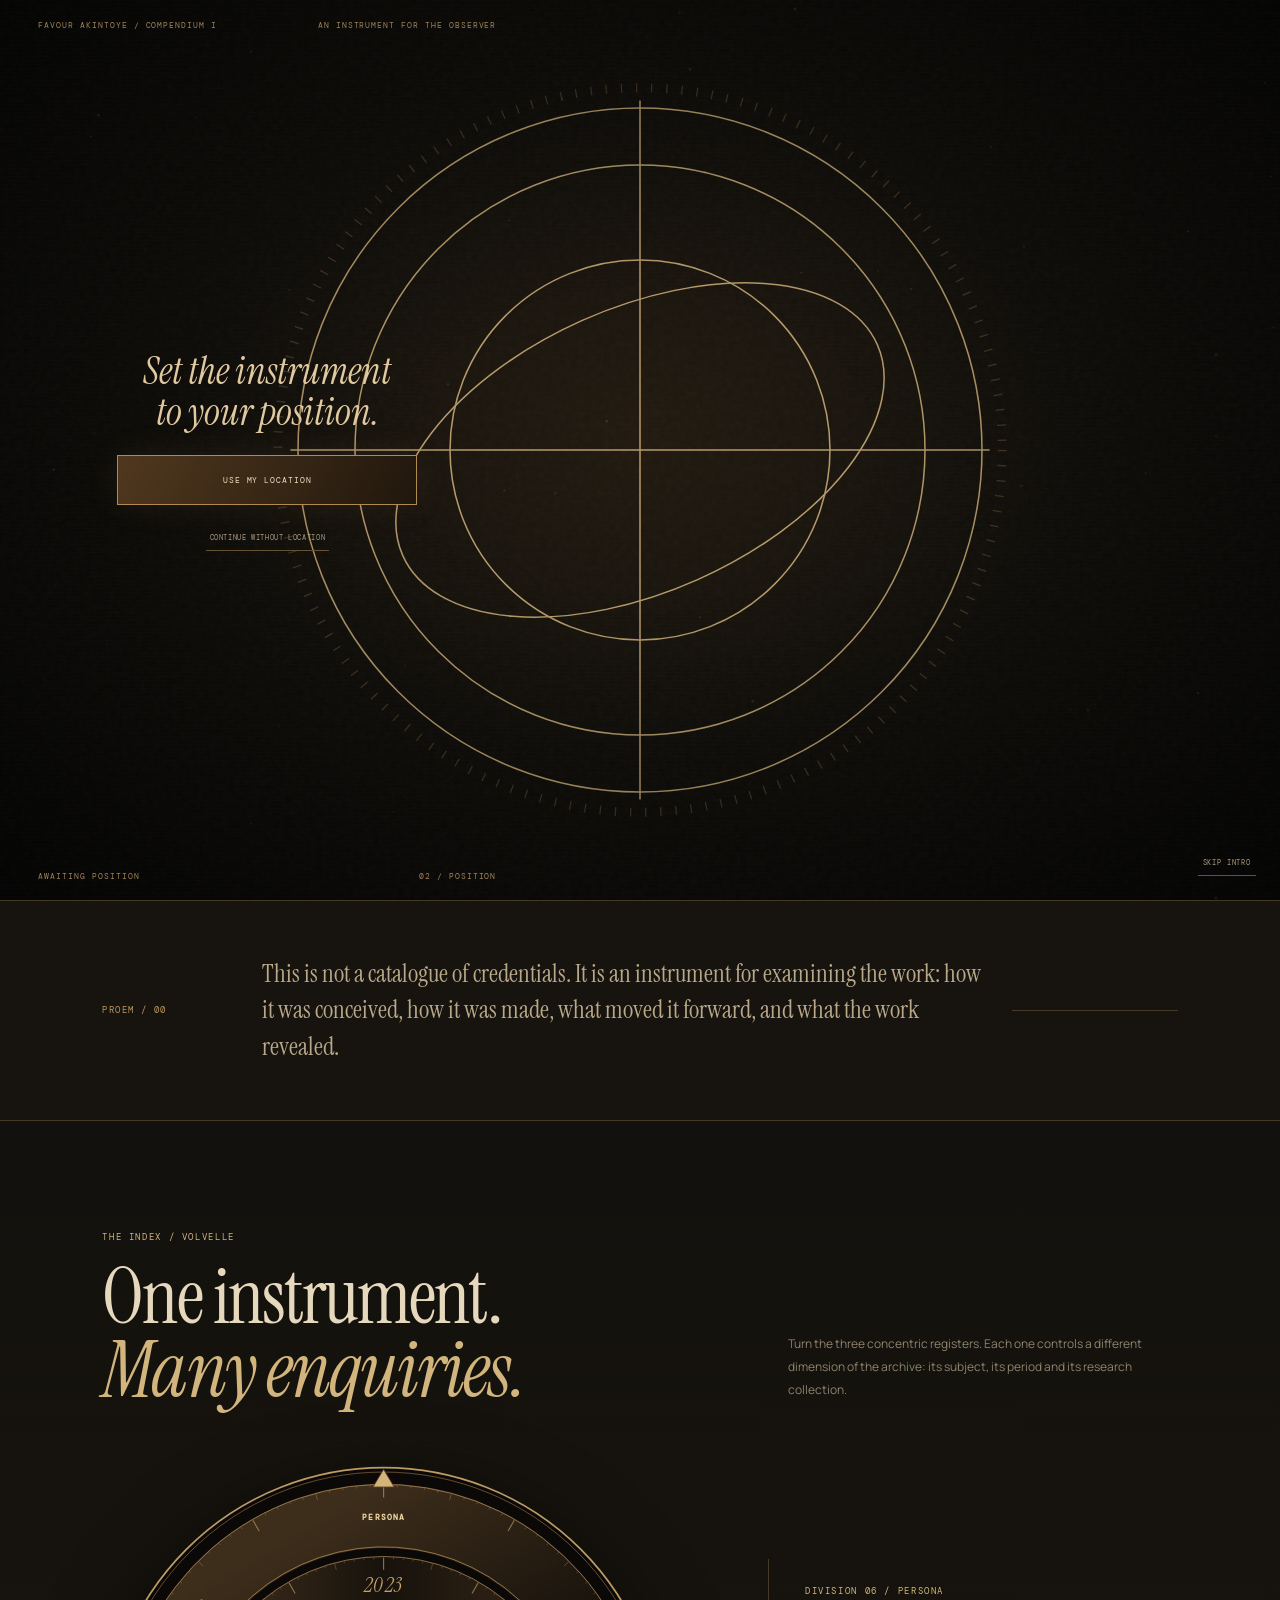
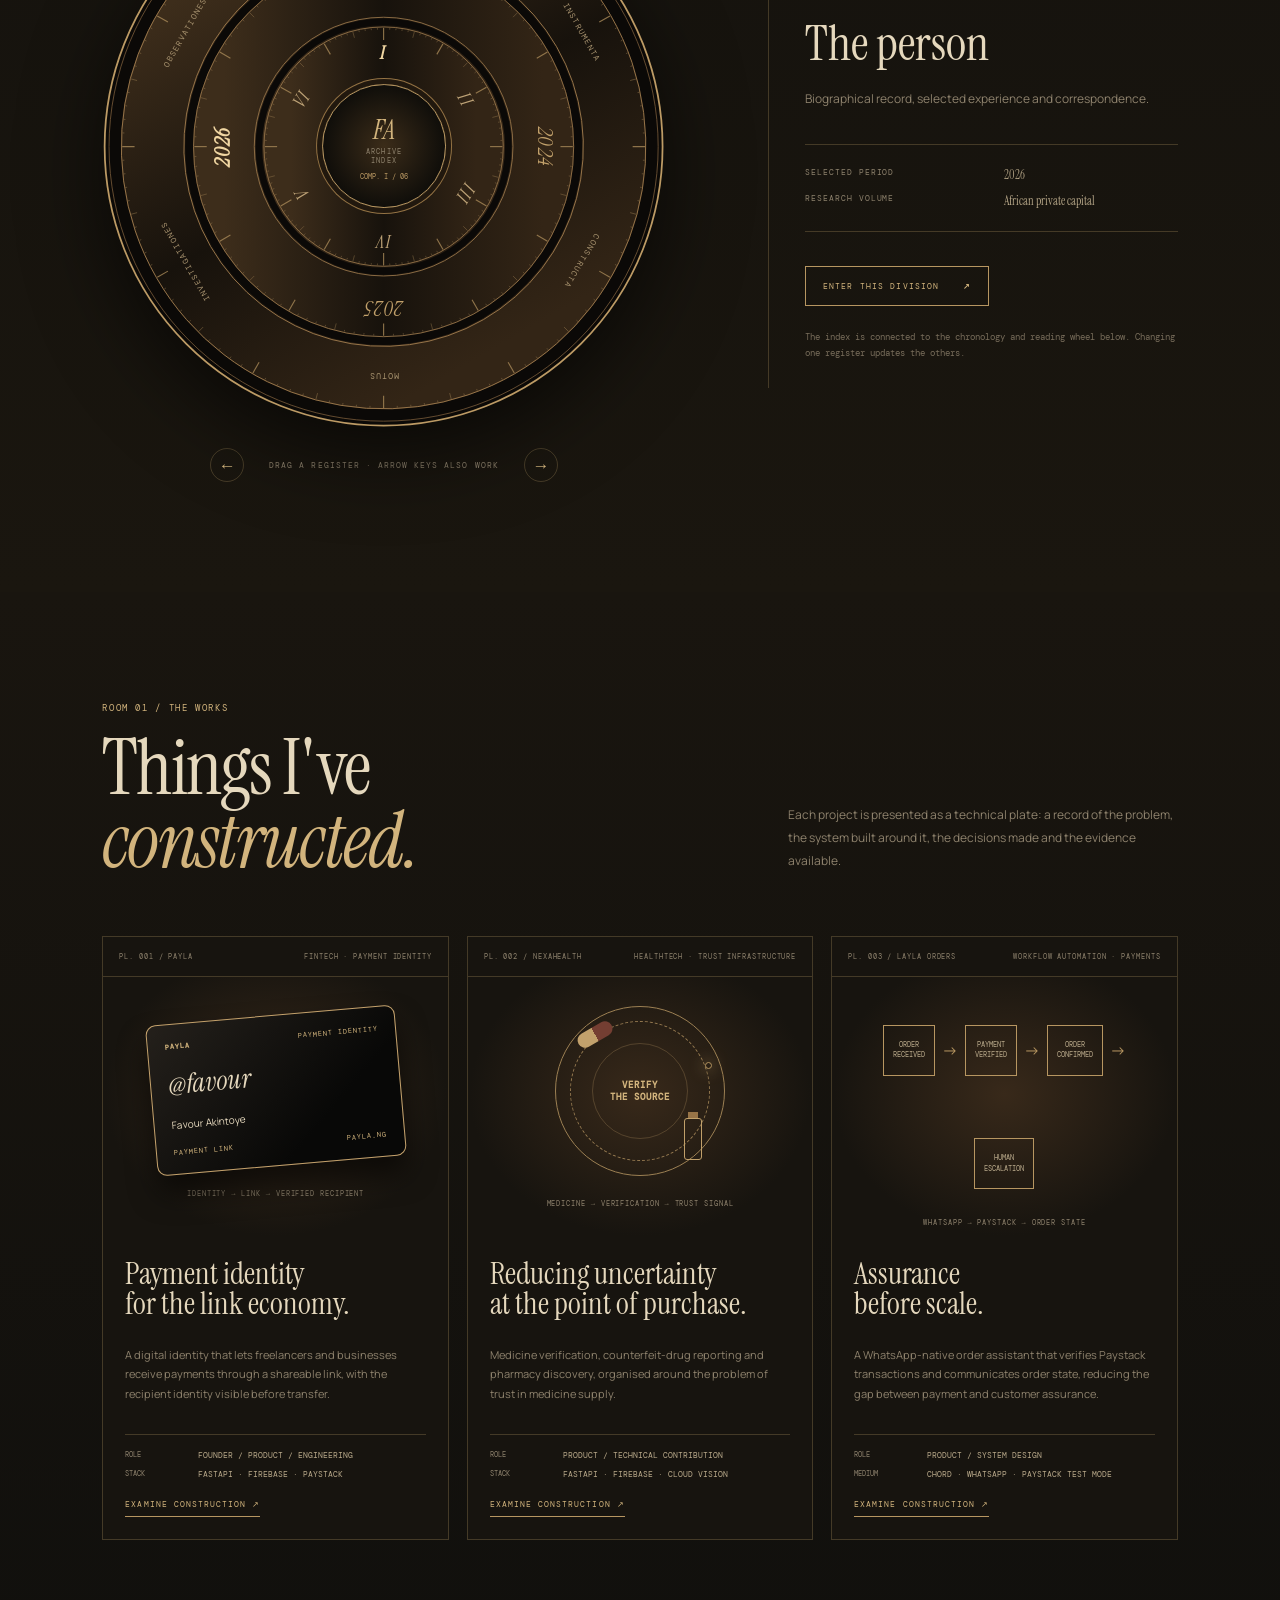
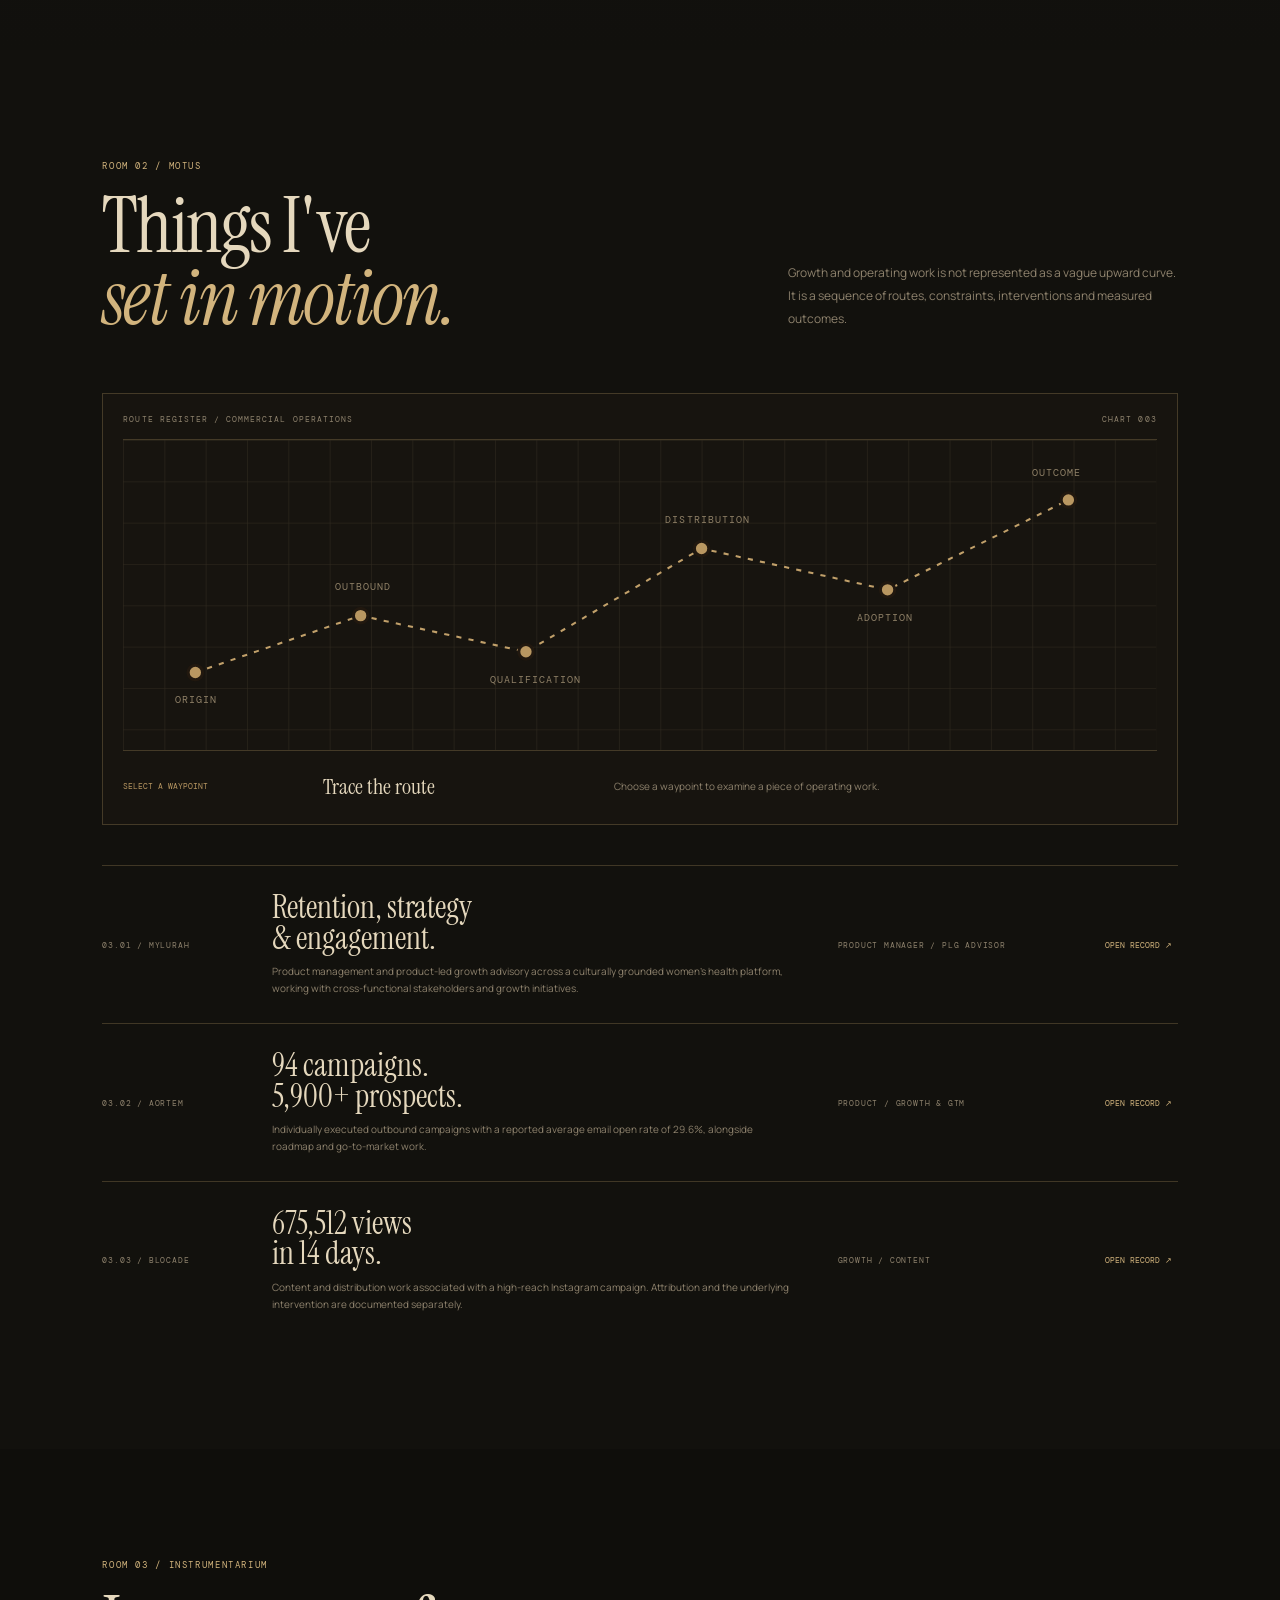
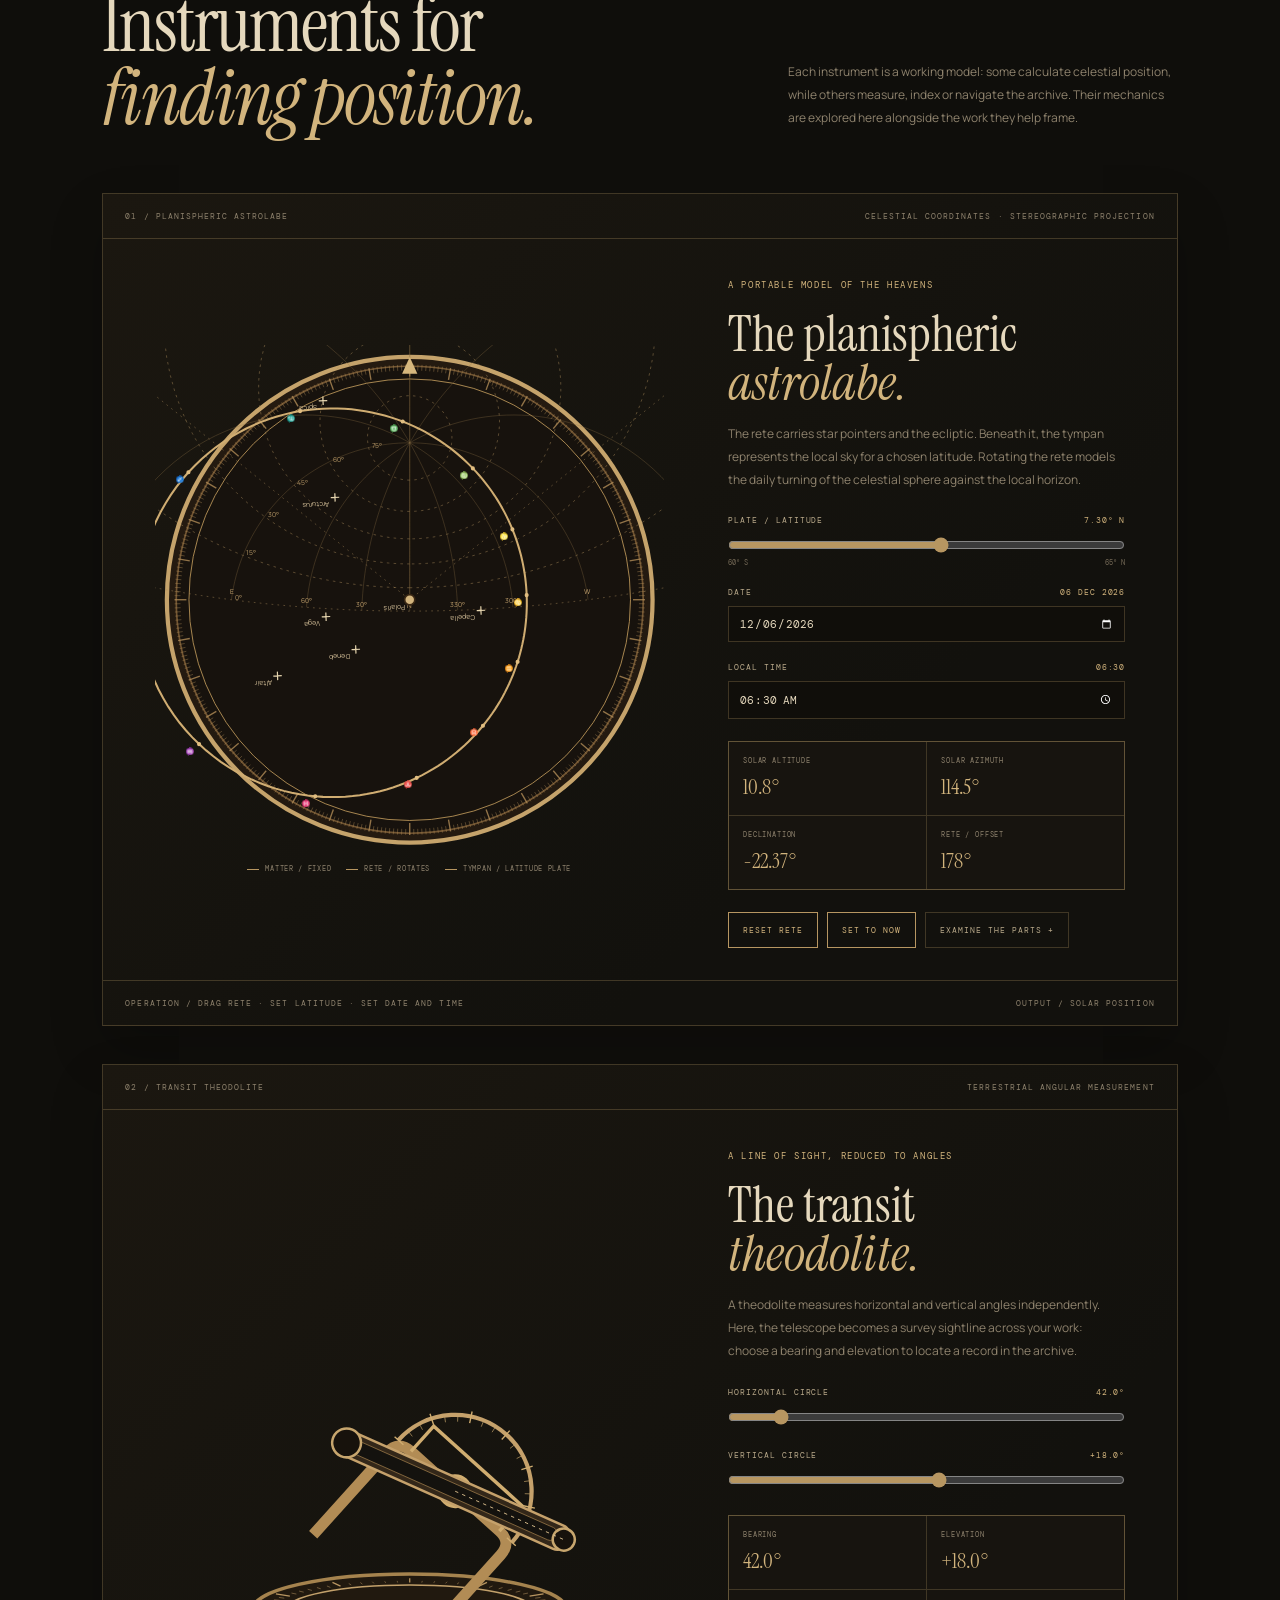
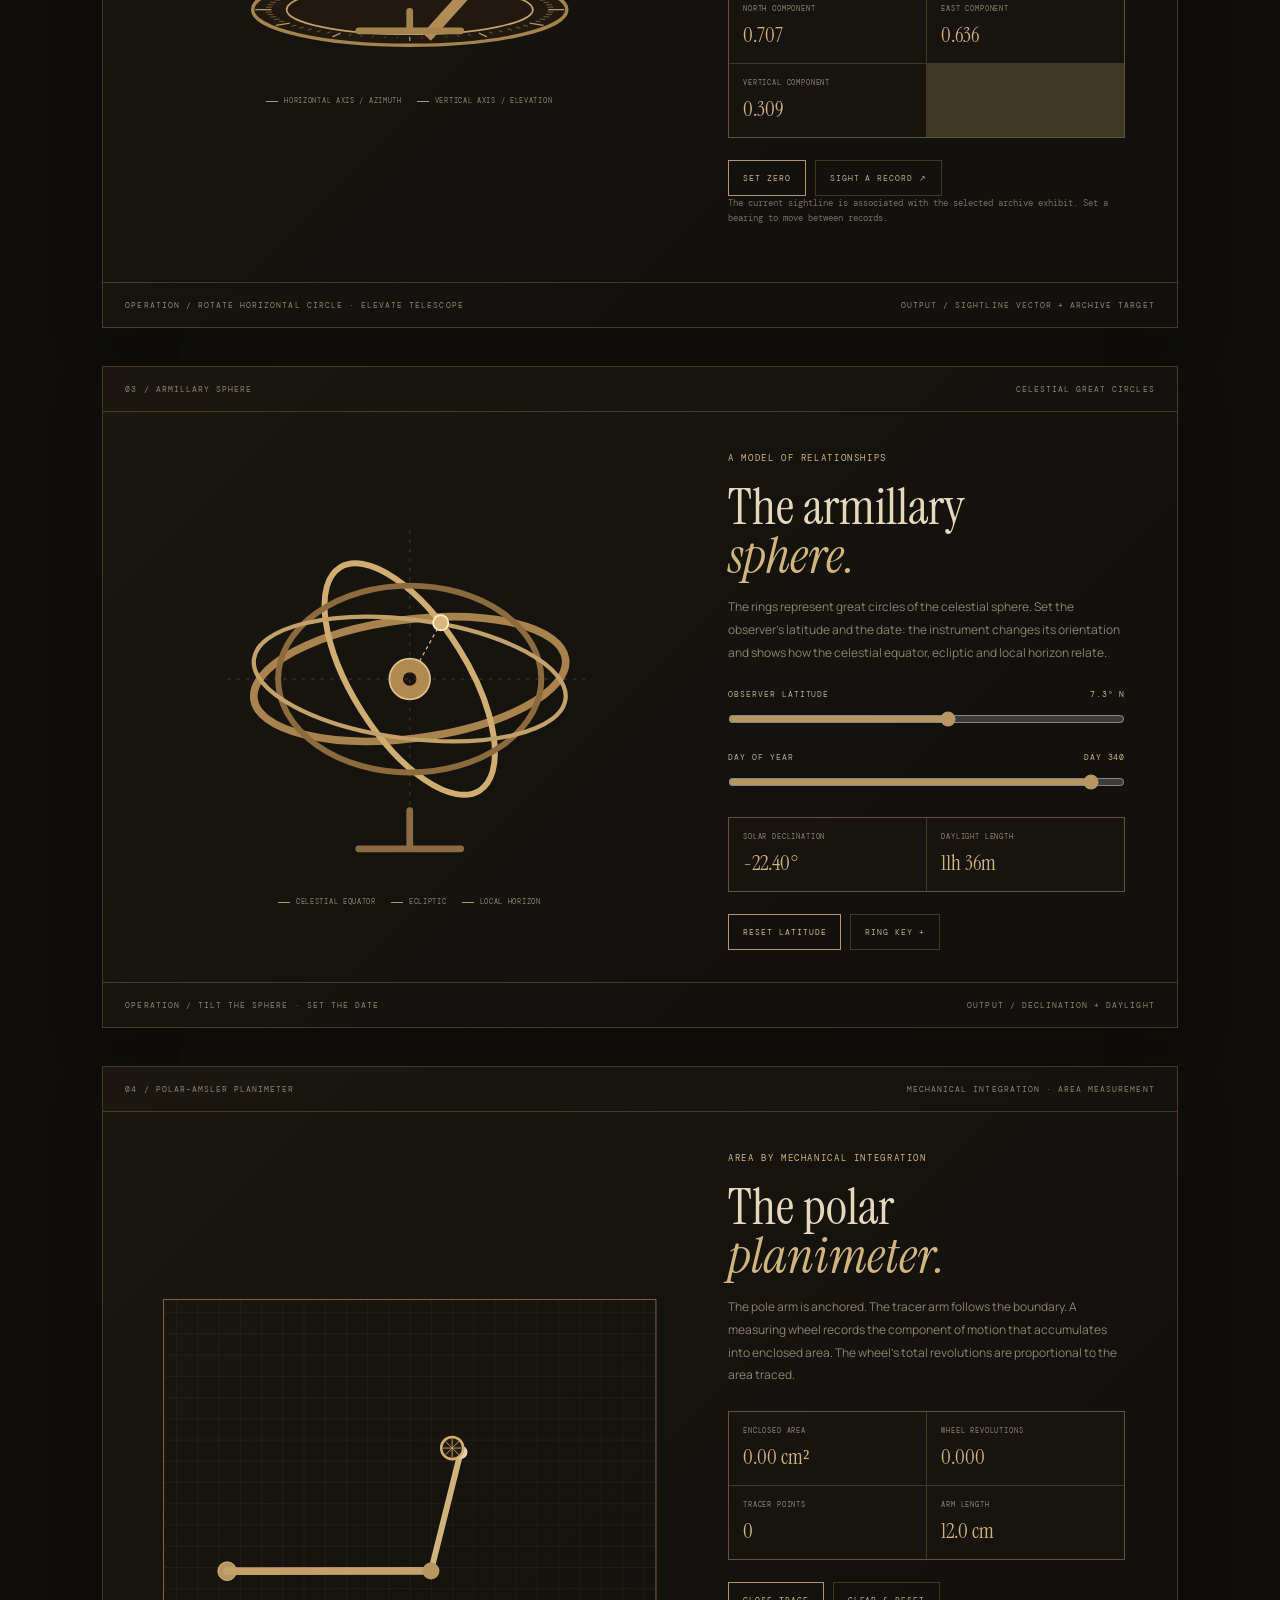
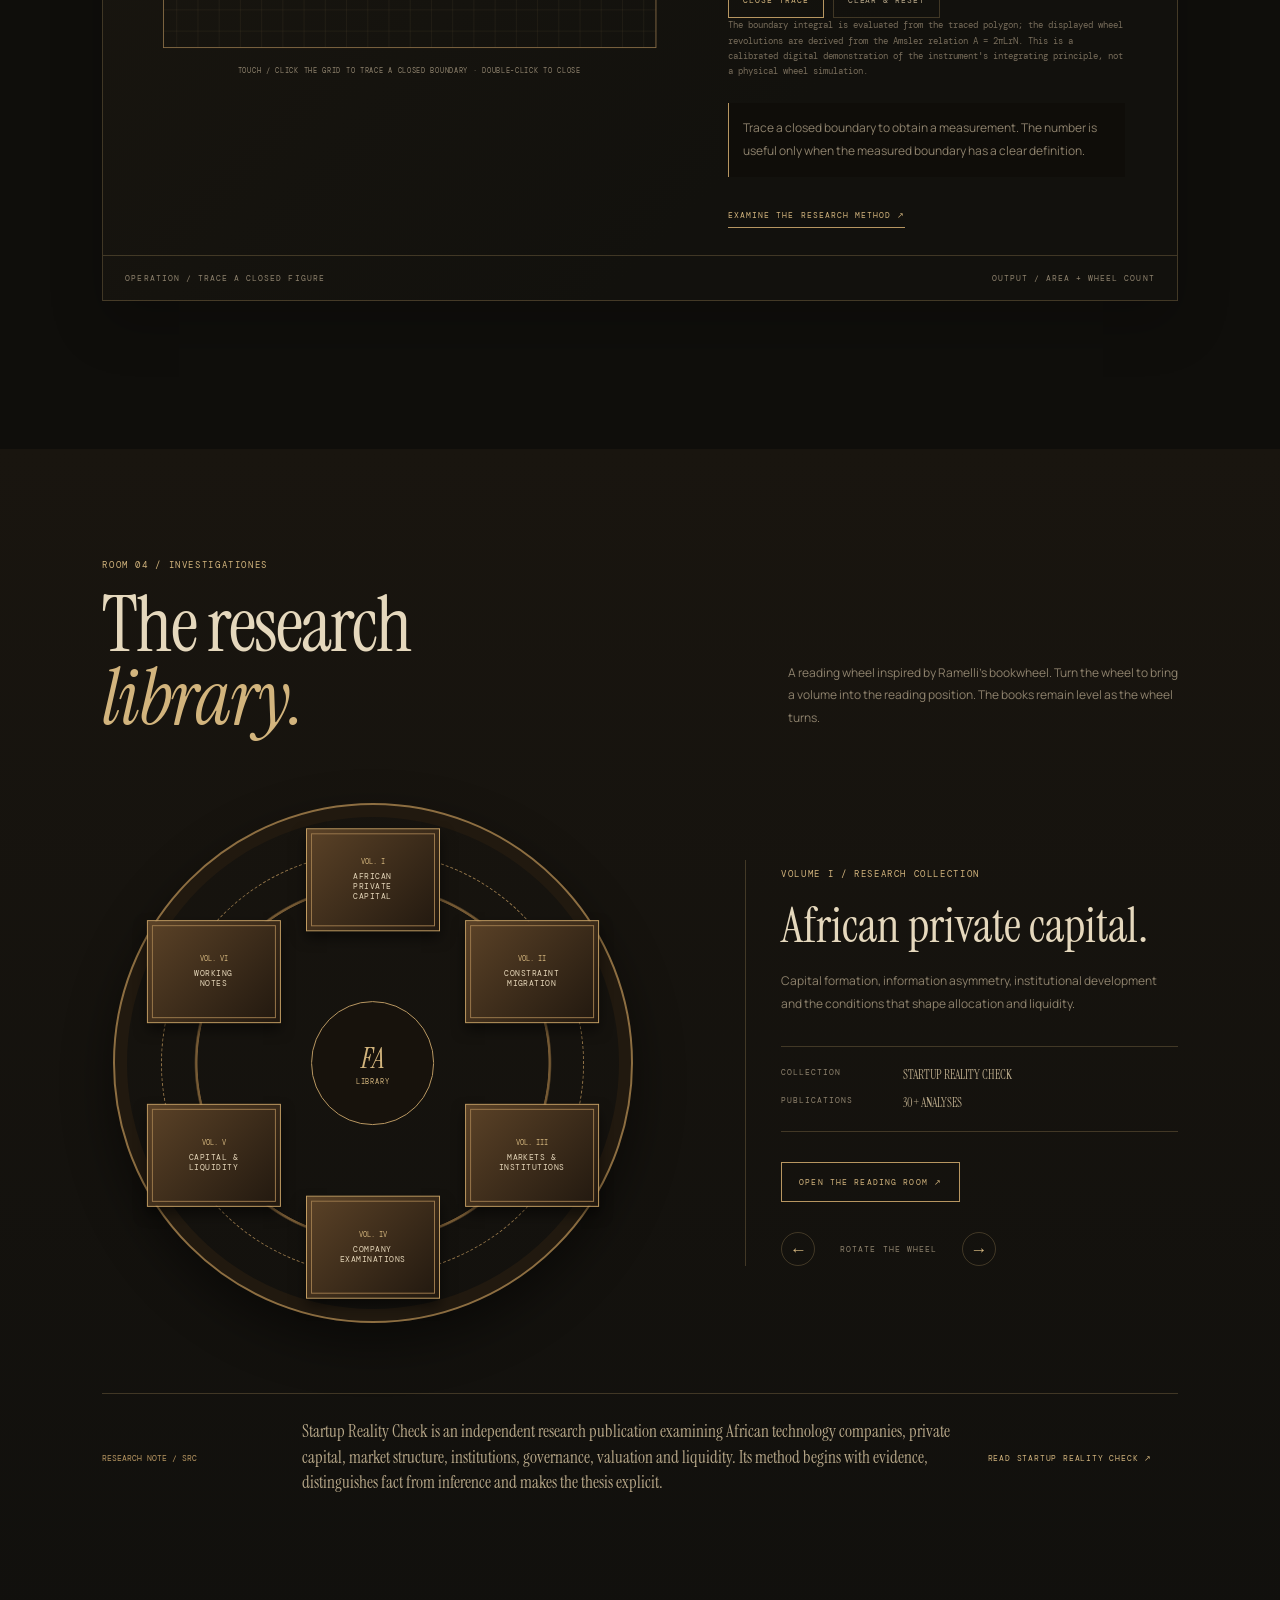
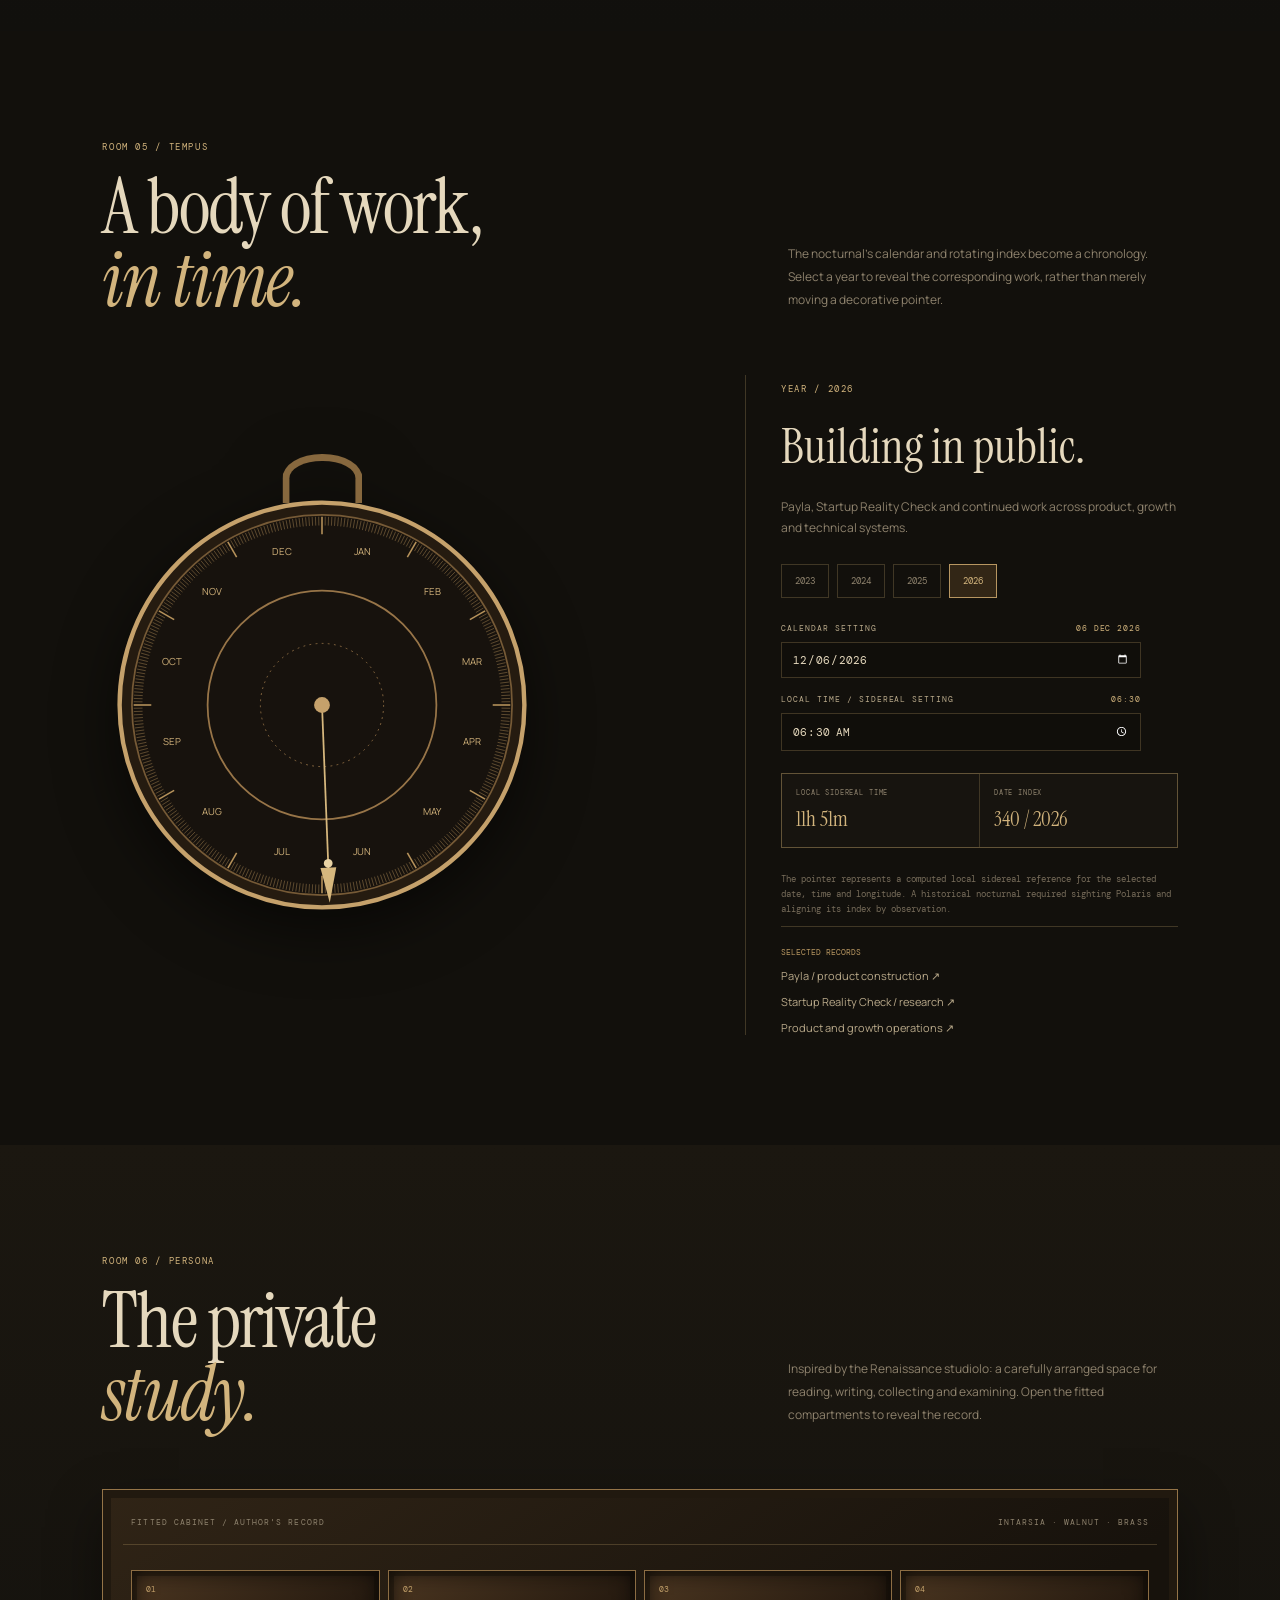
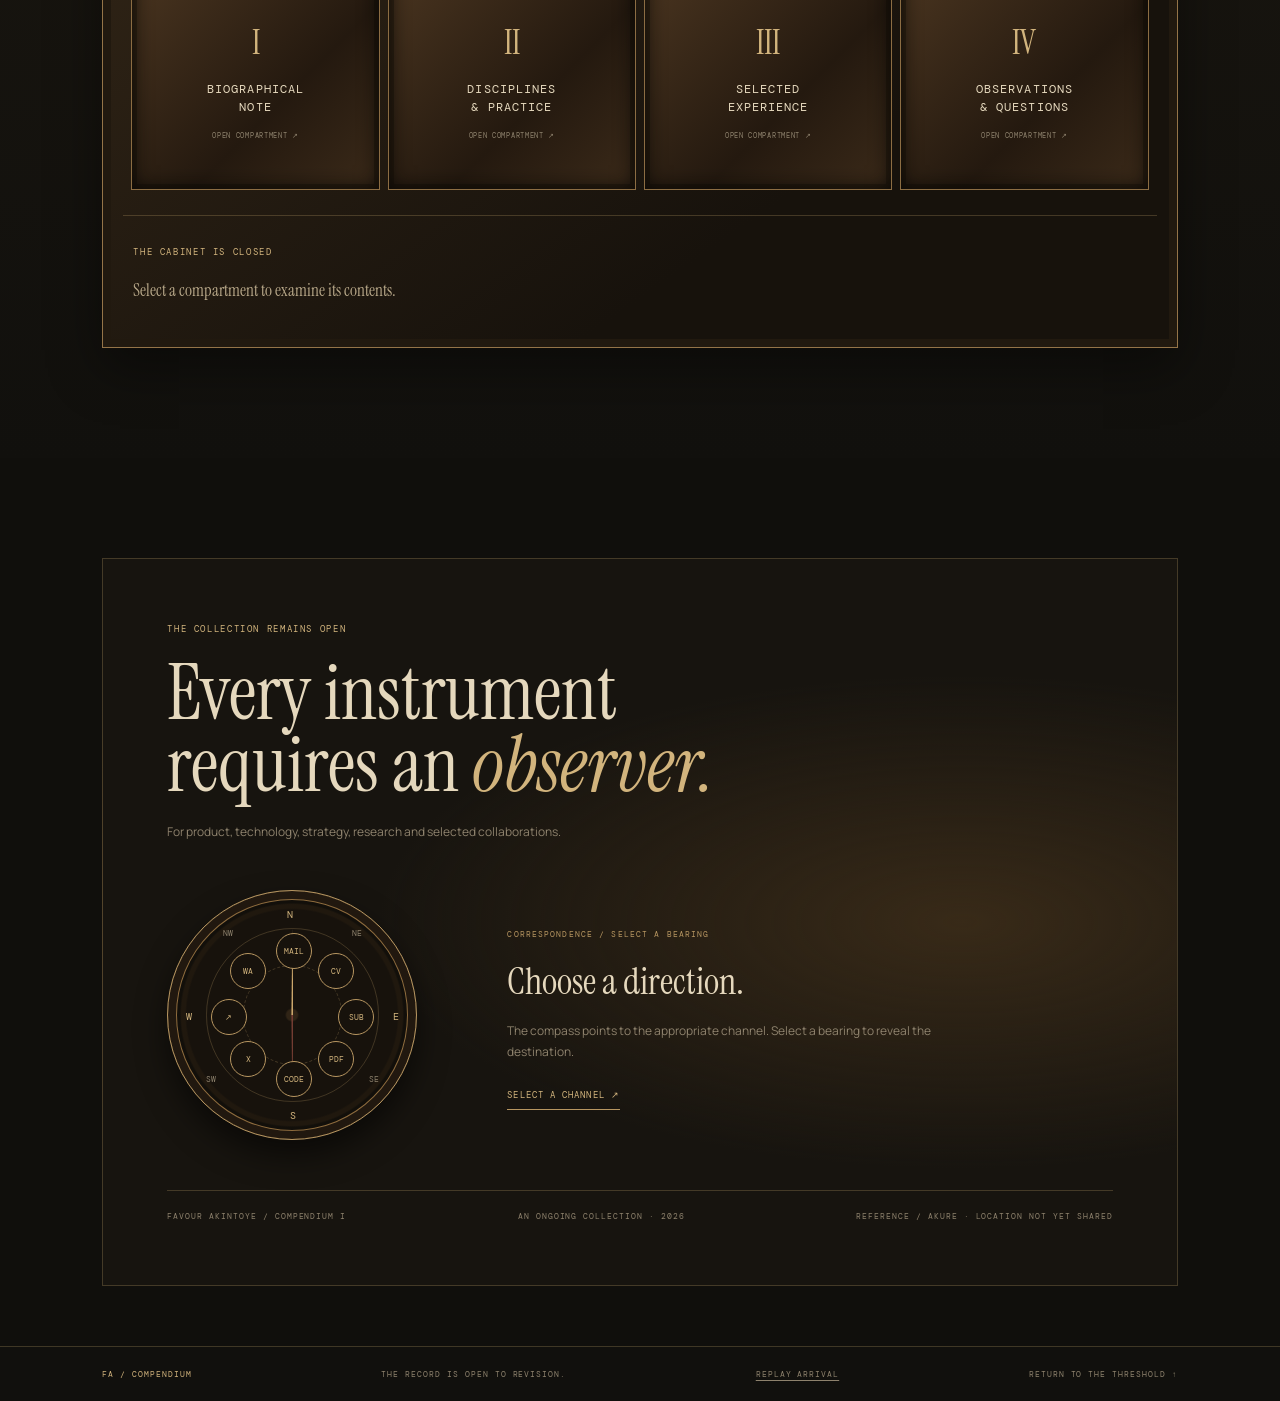
==== commit f28c8ccc: "Second commit: The Chronographic Archive" ====
--- a/static/index.html
+++ b/static/index.html
@@ -3,32 +3,62 @@
 
 <head>
     <meta charset="utf-8">
-    <meta name="viewport" content="width=device-width,initial-scale=1">
+    <meta name="viewport" content="width=device-width,initial-scale=1,viewport-fit=cover">
     <meta name="theme-color" content="#11100d">
     <meta name="description"
-        content="The Favour Akintoye Compendium — products, systems, research and observations, arranged as a working digital instrumentarium.">
-    <title>Favour Akintoye — The Compendium</title>
+        content="The Favour Akintoye Compendium: products, systems, research and observations, arranged as a working digital instrumentarium.">
+    <link rel="icon" href="/favicon.svg" type="image/svg+xml">
+    <link rel="icon" href="/favicon-32.png" sizes="32x32" type="image/png">
+    <link rel="shortcut icon" href="/favicon.ico">
+    <link rel="apple-touch-icon" href="/apple-touch-icon.png">
+    <link rel="manifest" href="/site.webmanifest">
+    <link rel="canonical" href="https://favourakintoye.com/">
+    <meta property="og:type" content="website">
+    <meta property="og:site_name" content="Favour Akintoye">
+    <meta property="og:title" content="Favour Akintoye: The Compendium">
+    <meta property="og:description"
+        content="Products, systems, research and observations, arranged as a working digital instrumentarium.">
+    <meta property="og:url" content="https://favourakintoye.com/">
+    <meta property="og:image" content="https://favourakintoye.com/og-image.png">
+    <meta property="og:image:width" content="1200">
+    <meta property="og:image:height" content="630">
+    <meta property="og:image:alt" content="Favour Akintoye: The Compendium, an astrolabe-style portfolio">
+    <meta name="twitter:card" content="summary_large_image">
+    <meta name="twitter:title" content="Favour Akintoye: The Compendium">
+    <meta name="twitter:description"
+        content="Products, systems, research and observations, arranged as a working digital instrumentarium.">
+    <meta name="twitter:image" content="https://favourakintoye.com/og-image.png">
+    <title>Favour Akintoye: The Compendium</title>
     <link rel="preconnect" href="https://fonts.googleapis.com">
     <link rel="preconnect" href="https://fonts.gstatic.com" crossorigin>
     <link
         href="https://fonts.googleapis.com/css2?family=DM+Mono:wght@400;500&family=Instrument+Serif:ital@0;1&family=Manrope:wght@300;400;500;600;700&display=swap"
         rel="stylesheet">
-    <link rel="stylesheet" href="styles.css">
+    <link rel="stylesheet" href="styles.css?v=final-2">
 </head>
 
 <body class="arrival-open">
     <div class="grain" aria-hidden="true"></div>
-    <div class="arrival cinematic-arrival" id="arrival" role="dialog" aria-modal="true"
+    <div class="arrival cinematic-arrival" id="arrival" data-state="boot" role="dialog" aria-modal="true"
         aria-label="Loading the Compendium">
         <div class="arrival-grain" aria-hidden="true"></div>
+        <svg class="arrival-stars" aria-hidden="true"></svg>
+        <svg class="arrival-rings" viewBox="0 0 600 600" aria-hidden="true">
+            <circle class="tk" cx="300" cy="300" r="286" />
+            <circle class="rr" cx="300" cy="300" r="270" pathLength="1" />
+            <circle class="rr" cx="300" cy="300" r="225" pathLength="1" />
+            <ellipse class="rr" cx="300" cy="300" rx="205" ry="112" transform="rotate(-24 300 300)" pathLength="1" />
+            <circle class="rr" cx="300" cy="300" r="150" pathLength="1" />
+            <path class="rr" d="M300 24V576M24 300H576" pathLength="1" />
+        </svg>
         <div class="arrival-top"><span>FAVOUR AKINTOYE / COMPENDIUM I</span><span>AN INSTRUMENT FOR THE OBSERVER</span>
         </div>
+        <button class="arrival-skip skip-intro" id="skipArrival" type="button">SKIP INTRO</button>
         <div class="cinema-stage" id="cinemaStage">
             <div class="cinema-copy" id="cinemaCopy">
-                <div class="sequence-kicker" id="sequenceKicker"><i></i><span>INITIALISING</span></div>
-                <h2 id="cinemaTitle">Loading<br><em>Compendium.</em></h2>
-                <p class="sequence-line" id="sequenceLine">A record of things built, questions examined, and systems set
-                    in motion.</p>
+                <div class="sequence-kicker" id="sequenceKicker"><i></i><span></span></div>
+                <h2 id="cinemaTitle" aria-live="polite"></h2>
+                <p class="sequence-line" id="sequenceLine"></p>
                 <div class="cinema-readout" id="cinemaReadout" aria-live="polite"></div>
                 <div class="location-choice" id="locationChoice" hidden>
                     <p>Set the instrument to your position.</p>
@@ -69,7 +99,7 @@
             <div class="hero-copy">
                 <div class="eyebrow"><span></span> A RECORD OF THOUGHT & CONSTRUCTION</div>
                 <h1>A record of<br>what I <em>build.</em></h1>
-                <p class="hero-deck">PRODUCT BUILDER · FOUNDER · INDEPENDENT ANALYST</p>
+                <p class="hero-deck">NIGERIAN PRODUCT BUILDER · FOUNDER · INDEPENDENT ANALYST</p>
                 <p class="hero-description">I build products and operating systems, and examine the institutions and
                     markets around them. My work spans product, technology, growth and independent research.</p>
                 <div class="hero-proof"><span><b>PAYLA</b> Founder & product builder</span><span><b>AORTEM</b> 94
@@ -293,8 +323,8 @@
                             sky for a chosen latitude. Rotating the rete models the daily turning of the celestial
                             sphere against the local horizon.</p>
                         <div class="control-block"><label for="astroLatitude">PLATE / LATITUDE <output
-                                    id="astroLatOut">7.38° N</output></label><input id="astroLatitude" type="range"
-                                min="-60" max="65" step="0.01" value="7.38">
+                                    id="astroLatOut">7.25° N</output></label><input id="astroLatitude" type="range"
+                                min="-60" max="65" step="0.01" value="7.25">
                             <div class="range-ends"><span>60° S</span><span>65° N</span></div>
                         </div>
                         <div class="control-block"><label for="astroDate">DATE <output
@@ -309,12 +339,13 @@
                             <div><span>RETE / OFFSET</span><b id="reteAngleReadout">000°</b></div>
                         </div>
                         <div class="button-row"><button class="action-button" id="astroReset">RESET RETE</button><button
-                                class="quiet-button" id="astroExplain">EXAMINE THE PARTS +</button></div>
+                                class="action-button" id="observerNow">SET TO NOW</button><button class="quiet-button"
+                                id="astroExplain">EXAMINE THE PARTS +</button></div>
                         <div class="part-notes" id="astroParts">
-                            <p><b>MATER</b> — the body and graduated limb that holds the instrument.</p>
-                            <p><b>TYMPAN</b> — the latitude-specific projection of the local sky.</p>
-                            <p><b>RETE</b> — the rotating star map and ecliptic.</p>
-                            <p><b>RULE</b> — an index for reading alignments and scales.</p>
+                            <p><b>MATER</b>: the body and graduated limb that holds the instrument.</p>
+                            <p><b>TYMPAN</b>: the latitude-specific projection of the local sky.</p>
+                            <p><b>RETE</b>: the rotating star map and ecliptic.</p>
+                            <p><b>RULE</b>: an index for reading alignments and scales.</p>
                             <p class="micro-note">Solar position is calculated from date, local time, latitude and
                                 longitude using NOAA's approximate solar-position equations. The drawn rete is an
                                 educational stereographic model, not a calibrated historical replica.</p>
@@ -376,8 +407,8 @@
                             the date: the instrument changes its orientation and shows how the celestial equator,
                             ecliptic and local horizon relate.</p>
                         <div class="control-block"><label for="armLatitude">OBSERVER LATITUDE <output
-                                    id="armLatOut">7.38° N</output></label><input id="armLatitude" type="range"
-                                min="-66" max="66" step="0.1" value="7.38"></div>
+                                    id="armLatOut">7.25° N</output></label><input id="armLatitude" type="range"
+                                min="-66" max="66" step="0.1" value="7.25"></div>
                         <div class="control-block"><label for="armDay">DAY OF YEAR <output id="armDayOut">DAY
                                     315</output></label><input id="armDay" type="range" min="1" max="365" value="315">
                         </div>
@@ -388,10 +419,10 @@
                         <div class="button-row"><button class="action-button" id="armReset">RESET
                                 LATITUDE</button><button class="quiet-button" id="armExplain">RING KEY +</button></div>
                         <div class="part-notes" id="armNotes">
-                            <p><b>EQUATOR</b> — celestial equator, projected from Earth's equator.</p>
-                            <p><b>ECLIPTIC</b> — apparent annual path of the Sun.</p>
-                            <p><b>TROPICS</b> — declination limits of the Sun, approximately ±23.44°.</p>
-                            <p><b>HORIZON</b> — local boundary between visible and hidden sky.</p>
+                            <p><b>EQUATOR</b>: celestial equator, projected from Earth's equator.</p>
+                            <p><b>ECLIPTIC</b>: apparent annual path of the Sun.</p>
+                            <p><b>TROPICS</b>: declination limits of the Sun, approximately ±23.44°.</p>
+                            <p><b>HORIZON</b>: local boundary between visible and hidden sky.</p>
                         </div>
                     </div>
                 </div>
@@ -505,7 +536,7 @@
                     <h2>A body of work,<br><em>in time.</em></h2>
                 </div>
                 <p>The nocturnal's calendar and rotating index become a chronology. Select a year to reveal the
-                    corresponding work.</p>
+                    corresponding work, rather than merely moving a decorative pointer.</p>
             </div>
             <div class="nocturnal-layout">
                 <div class="nocturnal"><svg id="nocturnalSvg" viewBox="0 0 500 500" role="img"
@@ -600,9 +631,11 @@
             </div>
         </section>
     </main>
-    <footer class="footer"><a href="#threshold">FAVOUR / COMPENDIUM</a><span>THE RECORD IS OPEN TO REVISION.</span><a
-            href="#threshold">RETURN TO THE THRESHOLD ↑</a></footer>
-    <script src="app.js"></script>
+    <footer class="footer"><a href="#threshold">FA / COMPENDIUM</a><span>THE RECORD IS OPEN TO REVISION.</span><button
+            class="replay-arrival" id="replayArrival" type="button">REPLAY ARRIVAL</button><a href="#threshold">RETURN
+            TO THE THRESHOLD ↑</a></footer>
+    <script src="globe-data.js"></script>
+    <script src="app.js?v=final-6"></script>
 </body>
 
 </html>
--- a/static/styles.css
+++ b/static/styles.css
@@ -2100,7 +2100,7 @@
   font: 11px/1.8 var(--sans)
 }
 
-/* Refinement: clearer first impression, eight-point correspondence rose, and resilient small-screen layout. */
+
 .hero-proof {
   display: flex;
   flex-wrap: wrap;
@@ -2835,7 +2835,7 @@
 }
 
 
-/* Arrival sequence: an opt-in observatory calibration before the archive opens. */
+
 .arrival {
   position: fixed;
   inset: 0;
@@ -3318,7 +3318,7 @@
 }
 
 
-/* Arrival sequence — cinematic, staged, and instrument-led */
+
 .arrival {
   background: radial-gradient(ellipse at 50% 45%, #21190f 0%, #100e0a 48%, #080807 100%);
   z-index: 1000
@@ -3814,7 +3814,7 @@
 }
 
 
-/* Cinematic arrival: sequential instrument readings, then a constructed SVG compendium */
+
 .cinematic-arrival {
   display: grid;
   grid-template-rows: auto 1fr auto;
@@ -4265,7 +4265,7 @@
 }
 
 
-/* Rotation axis correction: SVG transforms must use each instrument's own geometry box. */
+
 .compendium-svg {
   transform-box: view-box;
   transform-origin: 50% 50%;
@@ -4352,7 +4352,7 @@
 }
 
 
-/* Observer globe replaces the mechanical dial in the arrival sequence. */
+
 .location-phase .cinema-copy {
   width: 100%;
   display: grid;
@@ -4571,7 +4571,7 @@
 }
 
 
-/* Responsive 3D Earth and site-wide layout hardening */
+
 .earth-frame {
   position: relative;
   width: 100%;
@@ -4894,7 +4894,7 @@
   }
 }
 
-/* Awaiting-position state: restore the stage after the final observer reading. */
+
 .location-phase .cinema-copy {
   opacity: 1 !important;
   filter: none !important;
@@ -4915,7 +4915,7 @@
   visibility: visible !important
 }
 
-/* Arrival instrument: viewport-led composition, with a legible globe at every breakpoint. */
+
 .cinematic-arrival {
   box-sizing: border-box;
   width: 100vw;
@@ -5127,7 +5127,7 @@
   }
 }
 
-/* Final arrival-scene composition: centre the choice as a single unit at every viewport. */
+
 .cinematic-arrival {
   position: fixed;
   inset: 0;
@@ -5353,7 +5353,7 @@
 }
 
 
-/* Arrival viewport correction: the position prompt is anchored to the viewport, not its grid child. */
+
 .cinematic-arrival.location-phase .location-choice {
   position: fixed !important;
   left: 50vw !important;
@@ -5430,11 +5430,906 @@
   }
 }
 
-/* The loading title appears as the globe's exit transition completes. */
 .cinematic-arrival.archive-loading .globe-reveal {
   transition-duration: .56s !important;
 }
 
 .cinematic-arrival.archive-loading.archive-copy-reveal .cinema-copy {
   animation: cinemaBeatIn .52s cubic-bezier(.2, .7, .2, 1) both;
+}
+
+
+
+.cinematic-arrival {
+  box-sizing: border-box !important;
+  position: fixed !important;
+  inset: 0 !important;
+  width: 100% !important;
+  max-width: 100% !important;
+  height: 100vh;
+  height: 100dvh !important;
+  height: 100svh !important;
+  height: 100dvh !important;
+  min-height: 0 !important;
+  padding-top: max(12px, env(safe-area-inset-top)) !important;
+  padding-right: max(16px, env(safe-area-inset-right)) !important;
+  padding-bottom: max(14px, env(safe-area-inset-bottom)) !important;
+  padding-left: max(16px, env(safe-area-inset-left)) !important;
+  display: grid !important;
+  grid-template-rows: auto minmax(0, 1fr) auto !important;
+  overflow: hidden !important;
+}
+
+.cinematic-arrival .cinema-stage {
+  position: relative !important;
+  display: grid !important;
+  place-items: center !important;
+  width: 100% !important;
+  min-width: 0 !important;
+  min-height: 0 !important;
+  height: 100% !important;
+  overflow: hidden !important;
+}
+
+.cinematic-arrival .cinema-copy {
+  position: absolute !important;
+  inset: 0 !important;
+  width: 100% !important;
+  max-width: 100% !important;
+  height: 100% !important;
+  margin: 0 !important;
+  padding: 12px !important;
+  box-sizing: border-box !important;
+  display: grid !important;
+  place-items: center !important;
+  text-align: center !important;
+}
+
+.cinematic-arrival.location-phase .location-choice {
+  position: relative !important;
+  inset: auto !important;
+  left: auto !important;
+  top: auto !important;
+  right: auto !important;
+  bottom: auto !important;
+  transform: none !important;
+  box-sizing: border-box !important;
+  width: min(100%, 340px) !important;
+  max-width: 100% !important;
+  margin: 0 !important;
+  padding: 0 !important;
+  display: flex !important;
+  flex-direction: column !important;
+  align-items: center !important;
+  justify-content: center !important;
+  gap: clamp(12px, 2.2svh, 18px) !important;
+  text-align: center !important;
+}
+
+.cinematic-arrival.location-phase .location-choice p {
+  display: block !important;
+  width: 100% !important;
+  max-width: 330px !important;
+  margin: 0 !important;
+  padding: 0 4px !important;
+  font-size: clamp(20px, 5.4vw, 25px) !important;
+  line-height: 1.12 !important;
+  text-align: center !important;
+  text-wrap: balance !important;
+  overflow-wrap: anywhere !important;
+}
+
+.cinematic-arrival.location-phase .location-choice .arrival-primary {
+  display: flex !important;
+  box-sizing: border-box !important;
+  width: min(100%, 300px) !important;
+  min-width: 0 !important;
+  max-width: 100% !important;
+  min-height: 50px !important;
+  padding: 13px 14px !important;
+  justify-content: center !important;
+  white-space: normal !important;
+  font-size: 8px !important;
+  letter-spacing: .12em !important;
+}
+
+.cinematic-arrival.location-phase .location-choice .arrival-skip {
+  display: inline-flex !important;
+  max-width: 100% !important;
+  padding: 8px 4px !important;
+  font-size: 7px !important;
+  letter-spacing: .09em !important;
+  white-space: normal !important;
+  text-align: center !important;
+}
+
+.cinematic-arrival .globe-reveal {
+  width: min(74vw, 52svh, 360px) !important;
+  max-width: calc(100% - 20px) !important;
+  max-height: calc(100% - 100px) !important;
+  aspect-ratio: 1 !important;
+}
+
+.cinematic-arrival .earth-frame {
+  width: 100% !important;
+  height: 100% !important;
+}
+
+.cinematic-arrival #earthCanvas {
+  display: block !important;
+  width: 100% !important;
+  height: 100% !important;
+  max-width: 100% !important;
+}
+
+.cinematic-arrival .globe-readout {
+  bottom: -31px !important;
+  top: auto !important;
+  width: 100% !important;
+  max-width: 100% !important;
+  gap: 3px !important;
+  line-height: 1.45 !important;
+  font-size: 5.5px !important;
+  letter-spacing: .09em !important;
+}
+
+.cinematic-arrival .globe-readout b {
+  font-size: 5.5px !important;
+  letter-spacing: .04em !important;
+  line-height: 1.4 !important;
+}
+
+.cinematic-arrival .arrival-top,
+.cinematic-arrival .arrival-bottom {
+  font-size: clamp(5px, 1.45vw, 7px) !important;
+  letter-spacing: .055em !important;
+  gap: 8px !important;
+  min-width: 0 !important;
+}
+
+.cinematic-arrival .arrival-top span,
+.cinematic-arrival .arrival-bottom span {
+  min-width: 0 !important;
+}
+
+.cinematic-arrival .arrival-top span:last-child,
+.cinematic-arrival .arrival-bottom span:last-child {
+  text-align: right !important;
+}
+
+.cinematic-arrival.archive-loading .cinema-copy {
+  position: relative !important;
+  inset: auto !important;
+  width: min(100%, 680px) !important;
+  height: auto !important;
+  padding: 12px !important;
+  display: block !important;
+  margin: auto !important;
+  text-align: center !important;
+}
+
+.cinematic-arrival.archive-loading .cinema-copy h2 {
+  font-size: clamp(36px, 8vw, 68px) !important;
+  line-height: .96 !important;
+  margin: 8px 0 !important;
+}
+
+.cinematic-arrival.archive-loading .cinema-copy .sequence-kicker {
+  font-size: 7px !important;
+}
+
+.cinematic-arrival.archive-loading .cinema-copy .sequence-line {
+  font-size: 10px !important;
+}
+
+@media(max-width:480px) {
+  .cinematic-arrival .arrival-top span:last-child {
+    max-width: 44%;
+  }
+
+  .cinematic-arrival .globe-reveal {
+    width: min(72vw, 43svh, 310px) !important;
+    max-height: calc(100% - 88px) !important;
+  }
+
+  .cinematic-arrival .globe-readout {
+    bottom: -27px !important;
+  }
+
+  .cinematic-arrival.location-phase .location-choice {
+    width: min(100%, 320px) !important;
+    gap: 14px !important;
+  }
+
+  .cinematic-arrival.location-phase .location-choice p {
+    font-size: clamp(19px, 5.8vw, 24px) !important;
+  }
+
+  .cinematic-arrival.location-phase .location-choice .arrival-primary {
+    width: min(100%, 290px) !important;
+    min-height: 48px !important;
+  }
+}
+
+@media(max-height:520px) and (orientation:landscape) {
+  .cinematic-arrival.location-phase .location-choice {
+    gap: 7px !important;
+  }
+
+  .cinematic-arrival.location-phase .location-choice p {
+    font-size: clamp(16px, 4.5vh, 20px) !important;
+  }
+
+  .cinematic-arrival.location-phase .location-choice .arrival-primary {
+    min-height: 38px !important;
+    padding: 8px 12px !important;
+  }
+
+  .cinematic-arrival .globe-reveal {
+    width: min(48vh, 52vw, 280px) !important;
+    max-height: calc(100% - 68px) !important;
+  }
+}
+
+.cinematic-arrival.location-phase .cinema-copy>*:not(.location-choice) {
+  display: none !important;
+}
+
+
+.cinematic-arrival {
+  position: fixed !important;
+  inset: 0 !important;
+  z-index: 10000 !important;
+  width: 100vw !important;
+  height: var(--arrival-height, 100dvh) !important;
+  min-height: 0 !important;
+  box-sizing: border-box !important;
+  overflow: hidden !important;
+  display: grid !important;
+  grid-template-rows: auto minmax(0, 1fr) auto !important;
+  padding: calc(env(safe-area-inset-top, 0px) + clamp(12px, 2.2vh, 24px)) calc(env(safe-area-inset-right, 0px) + clamp(16px, 3vw, 48px)) calc(env(safe-area-inset-bottom, 0px) + clamp(12px, 2vh, 22px)) calc(env(safe-area-inset-left, 0px) + clamp(16px, 3vw, 48px)) !important;
+  background: radial-gradient(ellipse at 50% 48%, #21190f 0%, #100e0a 48%, #070706 100%) !important;
+}
+
+.cinematic-arrival .arrival-top,
+.cinematic-arrival .arrival-bottom {
+  position: relative !important;
+  z-index: 10 !important;
+  width: 100% !important;
+  max-width: 1600px !important;
+  margin: 0 auto !important;
+  display: flex !important;
+  justify-content: space-between !important;
+  align-items: center !important;
+  gap: 12px !important;
+  line-height: 1.4 !important;
+  font: clamp(6px, .62vw, 8px)/1.4 var(--mono) !important;
+  letter-spacing: .12em !important;
+  color: #9e835a !important;
+  text-transform: uppercase !important;
+}
+
+.cinematic-arrival .arrival-top span,
+.cinematic-arrival .arrival-bottom span {
+  min-width: 0 !important;
+  white-space: nowrap !important;
+}
+
+.cinematic-arrival .arrival-top span:last-child,
+.cinematic-arrival .arrival-bottom span:last-child {
+  text-align: right !important;
+}
+
+.cinematic-arrival .cinema-stage {
+  position: relative !important;
+  width: 100% !important;
+  height: 100% !important;
+  min-width: 0 !important;
+  min-height: 0 !important;
+  overflow: hidden !important;
+  display: grid !important;
+  place-items: center !important;
+}
+
+.cinematic-arrival .cinema-copy {
+  position: relative !important;
+  inset: auto !important;
+  width: min(680px, 100%) !important;
+  max-width: 100% !important;
+  height: auto !important;
+  margin: 0 auto !important;
+  padding: clamp(12px, 3vw, 28px) !important;
+  box-sizing: border-box !important;
+  display: flex !important;
+  flex-direction: column !important;
+  align-items: center !important;
+  justify-content: center !important;
+  text-align: center !important;
+  opacity: 1;
+  visibility: visible;
+  transform: none;
+  filter: none;
+  pointer-events: auto;
+  transition: opacity .28s ease, transform .28s ease, filter .28s ease !important;
+}
+
+.cinematic-arrival .sequence-kicker {
+  font-size: clamp(6px, .65vw, 8px) !important;
+  letter-spacing: .18em !important;
+  gap: 8px !important;
+}
+
+.cinematic-arrival .cinema-copy h2 {
+  max-width: 100% !important;
+  margin: clamp(14px, 2.5vh, 24px) 0 !important;
+  font-size: clamp(34px, 6.5vw, 72px) !important;
+  line-height: .98 !important;
+  letter-spacing: -.035em !important;
+  overflow-wrap: anywhere !important;
+}
+
+.cinematic-arrival .cinema-copy .sequence-line {
+  max-width: 420px !important;
+  min-height: 0 !important;
+  margin: 0 auto !important;
+  font-size: clamp(9px, .9vw, 11px) !important;
+  line-height: 1.6 !important;
+}
+
+.cinematic-arrival .cinema-readout {
+  min-height: 0 !important;
+  margin: 16px auto 0 !important;
+  font-size: clamp(7px, .72vw, 9px) !important;
+  letter-spacing: .13em !important;
+}
+
+.cinematic-arrival .cinema-copy.beat-out {
+  opacity: 0 !important;
+  transform: translateY(5px) !important;
+  filter: blur(3px) !important;
+}
+
+.cinematic-arrival .cinema-copy.beat-in {
+  animation: arrivalCopyIn .32s ease both !important;
+}
+
+@keyframes arrivalCopyIn {
+  from {
+    opacity: 0;
+    transform: translateY(7px)
+  }
+
+  to {
+    opacity: 1;
+    transform: translateY(0)
+  }
+}
+
+.cinematic-arrival .location-choice[hidden] {
+  display: none !important;
+}
+
+.cinematic-arrival.location-phase .cinema-copy {
+  width: min(520px, 100%) !important;
+  padding: clamp(14px, 4vw, 34px) !important;
+  display: flex !important;
+  align-items: center !important;
+  justify-content: center !important;
+}
+
+.cinematic-arrival.location-phase .cinema-copy>*:not(.location-choice) {
+  display: none !important;
+}
+
+.cinematic-arrival.location-phase .location-choice {
+  position: relative !important;
+  inset: auto !important;
+  left: auto !important;
+  top: auto !important;
+  right: auto !important;
+  bottom: auto !important;
+  width: min(100%, 390px) !important;
+  max-width: 100% !important;
+  height: auto !important;
+  margin: 0 !important;
+  padding: 0 !important;
+  display: flex !important;
+  flex-direction: column !important;
+  align-items: center !important;
+  justify-content: center !important;
+  gap: clamp(12px, 2.2vh, 20px) !important;
+  opacity: 1 !important;
+  visibility: visible !important;
+  transform: none !important;
+}
+
+.cinematic-arrival.location-phase .location-choice p {
+  display: block !important;
+  width: 100% !important;
+  max-width: 390px !important;
+  margin: 0 0 3px !important;
+  padding: 0 4px !important;
+  color: #e0c99f !important;
+  font: italic clamp(24px, 4.3vw, 38px)/1.08 var(--serif) !important;
+  text-align: center !important;
+  text-wrap: balance !important;
+  overflow-wrap: normal !important;
+}
+
+.cinematic-arrival.location-phase .arrival-primary {
+  display: flex !important;
+  align-items: center !important;
+  justify-content: center !important;
+  width: min(100%, 330px) !important;
+  min-width: 0 !important;
+  max-width: 100% !important;
+  min-height: 52px !important;
+  box-sizing: border-box !important;
+  padding: 14px 18px !important;
+  border: 1px solid #b18a50 !important;
+  background: linear-gradient(115deg, #50381e, #21170d) !important;
+  color: #f0dfbd !important;
+  font: 8px var(--mono) !important;
+  letter-spacing: .15em !important;
+  white-space: normal !important;
+}
+
+.cinematic-arrival.location-phase .arrival-skip {
+  display: inline-flex !important;
+  align-items: center !important;
+  justify-content: center !important;
+  max-width: 100% !important;
+  padding: 8px 5px !important;
+  font: 7px var(--mono) !important;
+  letter-spacing: .12em !important;
+  text-align: center !important;
+  white-space: normal !important;
+}
+
+.cinematic-arrival .globe-reveal {
+  position: absolute !important;
+  left: 50% !important;
+  top: 50% !important;
+  z-index: 3 !important;
+  width: min(66vh, 66vw, 620px) !important;
+  height: auto !important;
+  max-width: calc(100% - 24px) !important;
+  aspect-ratio: 1 !important;
+  margin: 0 !important;
+  transform: translate(-50%, -50%) scale(.72) !important;
+  opacity: 0 !important;
+  visibility: hidden !important;
+  pointer-events: none !important;
+  transition: opacity .52s ease, transform .62s cubic-bezier(.2, .72, .2, 1), filter .52s ease, visibility 0s linear .52s !important;
+}
+
+.cinematic-arrival.instrument-phase .cinema-copy {
+  opacity: 0 !important;
+  visibility: hidden !important;
+  pointer-events: none !important;
+}
+
+.cinematic-arrival.instrument-phase .globe-reveal {
+  opacity: 1 !important;
+  visibility: visible !important;
+  transform: translate(-50%, -50%) scale(1) !important;
+  filter: none !important;
+  pointer-events: auto !important;
+  transition-delay: 0s !important;
+}
+
+.cinematic-arrival .earth-frame,
+.cinematic-arrival #earthCanvas {
+  display: block !important;
+  width: 100% !important;
+  height: 100% !important;
+  max-width: 100% !important;
+}
+
+.cinematic-arrival .globe-readout {
+  position: absolute !important;
+  left: 50% !important;
+  top: calc(100% + 12px) !important;
+  bottom: auto !important;
+  width: min(100%, 620px) !important;
+  max-width: calc(100vw - 30px) !important;
+  transform: translateX(-50%) !important;
+  display: flex !important;
+  flex-direction: column !important;
+  align-items: center !important;
+  gap: 4px !important;
+  text-align: center !important;
+  white-space: normal !important;
+  line-height: 1.4 !important;
+  font-size: 6px !important;
+}
+
+.cinematic-arrival .globe-readout b {
+  font-size: 5.5px !important;
+  line-height: 1.4 !important;
+  letter-spacing: .06em !important;
+  overflow-wrap: anywhere !important;
+}
+
+.cinematic-arrival.globe-exiting .globe-reveal {
+  opacity: 0 !important;
+  visibility: hidden !important;
+  transform: translate(-50%, -50%) scale(.88) !important;
+  filter: blur(7px) !important;
+  pointer-events: none !important;
+}
+
+.cinematic-arrival.archive-loading .globe-reveal {
+  display: none !important;
+}
+
+.cinematic-arrival.archive-loading .cinema-copy {
+  position: relative !important;
+  inset: auto !important;
+  width: min(680px, 100%) !important;
+  height: auto !important;
+  display: flex !important;
+  visibility: visible !important;
+  opacity: 1 !important;
+  transform: none !important;
+  filter: none !important;
+  pointer-events: none !important;
+  animation: arrivalCopyIn .5s ease both !important;
+}
+
+.cinematic-arrival.archive-loading .cinema-copy .sequence-kicker {
+  display: flex !important;
+}
+
+.cinematic-arrival.archive-loading .cinema-copy h2 {
+  display: block !important;
+  margin: 14px 0 !important;
+  font-size: clamp(38px, 7vw, 76px) !important;
+  line-height: .98 !important;
+}
+
+.cinematic-arrival.archive-loading .cinema-copy .sequence-line {
+  display: block !important;
+  font-size: 10px !important;
+}
+
+.cinematic-arrival.archive-loading .cinema-readout {
+  display: none !important;
+}
+
+.cinematic-arrival .arrival-primary:disabled,
+.cinematic-arrival .arrival-skip:disabled {
+  opacity: .45 !important;
+  cursor: wait !important;
+}
+
+@media(max-width:600px) {
+  .cinematic-arrival {
+    padding-left: calc(env(safe-area-inset-left, 0px) + 18px) !important;
+    padding-right: calc(env(safe-area-inset-right, 0px) + 18px) !important;
+  }
+
+  .cinematic-arrival .arrival-top,
+  .cinematic-arrival .arrival-bottom {
+    font-size: 6px !important;
+    letter-spacing: .07em !important;
+    gap: 8px !important;
+  }
+
+  .cinematic-arrival .arrival-top span:last-child {
+    max-width: 42%;
+    white-space: normal !important;
+    text-align: right !important;
+  }
+
+  .cinematic-arrival .cinema-copy {
+    padding: 16px 8px !important;
+  }
+
+  .cinematic-arrival .cinema-copy h2 {
+    font-size: clamp(32px, 9vw, 46px) !important;
+  }
+
+  .cinematic-arrival.location-phase .cinema-copy {
+    width: 100% !important;
+    padding: 16px 4px !important;
+  }
+
+  .cinematic-arrival.location-phase .location-choice {
+    width: 100% !important;
+    gap: 15px !important;
+  }
+
+  .cinematic-arrival.location-phase .location-choice p {
+    max-width: 330px !important;
+    font-size: clamp(25px, 7vw, 32px) !important;
+    line-height: 1.08 !important;
+  }
+
+  .cinematic-arrival.location-phase .arrival-primary {
+    width: min(100%, 320px) !important;
+    min-height: 50px !important;
+  }
+
+  .cinematic-arrival .globe-reveal {
+    width: min(78vw, 42vh, 330px) !important;
+    max-width: calc(100% - 18px) !important;
+  }
+
+  .cinematic-arrival .globe-readout {
+    top: calc(100% + 8px) !important;
+    max-width: calc(100vw - 36px) !important;
+  }
+
+  .cinematic-arrival .globe-readout b {
+    font-size: 5px !important;
+  }
+}
+
+@media(max-width:360px) {
+
+  .cinematic-arrival .arrival-top,
+  .cinematic-arrival .arrival-bottom {
+    font-size: 5px !important;
+    letter-spacing: .04em !important;
+  }
+
+  .cinematic-arrival.location-phase .location-choice p {
+    font-size: 24px !important;
+  }
+
+  .cinematic-arrival.location-phase .arrival-primary {
+    width: 100% !important;
+  }
+}
+
+@media(max-height:520px) and (orientation:landscape) {
+  .cinematic-arrival {
+    padding-top: calc(env(safe-area-inset-top, 0px) + 8px) !important;
+    padding-bottom: calc(env(safe-area-inset-bottom, 0px) + 8px) !important;
+  }
+
+  .cinematic-arrival .cinema-copy h2 {
+    font-size: clamp(26px, 7vh, 44px) !important;
+    margin: 8px 0 !important;
+  }
+
+  .cinematic-arrival.location-phase .location-choice {
+    gap: 8px !important;
+  }
+
+  .cinematic-arrival.location-phase .location-choice p {
+    font-size: clamp(19px, 5vh, 25px) !important;
+  }
+
+  .cinematic-arrival.location-phase .arrival-primary {
+    min-height: 40px !important;
+    padding: 8px 14px !important;
+  }
+
+  .cinematic-arrival .globe-reveal {
+    width: min(48vh, 54vw, 300px) !important;
+  }
+
+  .cinematic-arrival .globe-readout {
+    top: calc(100% + 5px) !important;
+  }
+}
+
+@media(prefers-reduced-motion:reduce) {
+
+  .cinematic-arrival *,
+  .cinematic-arrival *:before,
+  .cinematic-arrival *:after {
+    animation-duration: .01ms !important;
+    transition-duration: .01ms !important;
+  }
+}
+
+.cinematic-arrival.instrument-spinning #earthCanvas {
+  animation: none !important;
+  transform: none !important;
+}
+
+html {
+  -webkit-text-size-adjust: 100%;
+  text-size-adjust: 100%
+}
+
+body {
+  overflow-x: clip;
+  padding-left: env(safe-area-inset-left);
+  padding-right: env(safe-area-inset-right)
+}
+
+canvas {
+  max-width: 100%
+}
+
+@media(pointer:coarse) {
+  button {
+    min-height: 44px
+  }
+}
+
+body.is-hidden *,
+body.is-hidden *::before,
+body.is-hidden *::after {
+  animation-play-state: paused !important
+}
+
+@media(pointer:coarse) {
+  .grain {
+    animation: none
+  }
+}
+
+@media(pointer:coarse), (max-width:760px) {
+  .compendium-light {
+    filter: blur(9px)
+  }
+
+  .mechanical-compendium:before {
+    filter: blur(32.5px)
+  }
+
+  .globe-aura {
+    filter: blur(14px)
+  }
+}
+
+.skip-intro {
+  position: absolute;
+  right: max(24px, env(safe-area-inset-right));
+  bottom: max(24px, env(safe-area-inset-bottom));
+  z-index: 6;
+  cursor: pointer
+}
+
+.replay-arrival {
+  padding: 0;
+  border: 0;
+  background: none;
+  color: inherit;
+  font: inherit;
+  letter-spacing: inherit;
+  cursor: pointer;
+  text-decoration: underline;
+  text-underline-offset: 3px
+}
+
+@media(max-width:760px) {
+  .footer {
+    flex-wrap: wrap
+  }
+}
+
+.arrival {
+  isolation: isolate
+}
+
+.arrival-stars {
+  position: absolute;
+  inset: 0;
+  width: 100%;
+  height: 100%;
+  z-index: -1;
+  pointer-events: none
+}
+
+.arrival-stars circle {
+  fill: #d0b27b;
+  opacity: .15;
+  animation: starTwinkle 4s ease-in-out infinite
+}
+
+@keyframes starTwinkle {
+  50% {
+    opacity: .85
+  }
+}
+
+.arrival-rings {
+  position: absolute;
+  left: 50%;
+  top: 50%;
+  width: min(92vmin, 760px);
+  aspect-ratio: 1;
+  transform: translate(-50%, -50%);
+  z-index: -1;
+  pointer-events: none;
+  fill: none;
+  stroke: #d0b27b;
+  opacity: .5;
+  transition: opacity .9s, transform 1.1s cubic-bezier(.6, 0, .9, .4)
+}
+
+.arrival-rings .rr {
+  stroke-width: 1.2;
+  stroke-dasharray: 1;
+  stroke-dashoffset: 1;
+  transition: stroke-dashoffset 1.2s cubic-bezier(.2, .7, .2, 1)
+}
+
+.arrival-rings .rr.on {
+  stroke-dashoffset: 0
+}
+
+.arrival-rings .tk {
+  stroke: #725b3d;
+  stroke-width: 7;
+  stroke-dasharray: 1 11;
+  opacity: .6;
+  transform-origin: center;
+  transform-box: fill-box;
+  animation: ringTurn 90s linear infinite
+}
+
+@keyframes ringTurn {
+  to {
+    transform: rotate(360deg)
+  }
+}
+
+.arrival.location-phase .arrival-rings {
+  opacity: .85
+}
+
+.arrival.instrument-phase .arrival-rings {
+  opacity: 0
+}
+
+.arrival.is-leaving .arrival-rings {
+  opacity: 0;
+  transform: translate(-50%, -50%) scale(1.7)
+}
+
+@media(prefers-reduced-motion:reduce) {
+
+  .arrival-stars circle,
+  .arrival-rings .tk {
+    animation: none
+  }
+
+  .arrival-rings .rr {
+    transition: none
+  }
+}
+
+.drawer-bio {
+  display: grid;
+  grid-template-columns: minmax(0, 260px) 1fr;
+  gap: clamp(20px, 4vw, 48px);
+  align-items: start
+}
+
+.drawer-portrait {
+  margin: 0
+}
+
+.drawer-portrait img {
+  display: block;
+  width: 100%;
+  height: auto;
+  aspect-ratio: 4/5;
+  object-fit: cover;
+  border: 1px solid var(--line);
+  box-shadow: 0 18px 40px #000a
+}
+
+.drawer-portrait figcaption {
+  margin-top: 10px;
+  font: 8px var(--mono);
+  letter-spacing: .12em;
+  color: var(--muted)
+}
+
+@media(max-width:620px) {
+  .drawer-bio {
+    grid-template-columns: 1fr
+  }
+
+  .drawer-portrait {
+    max-width: 300px
+  }
 }
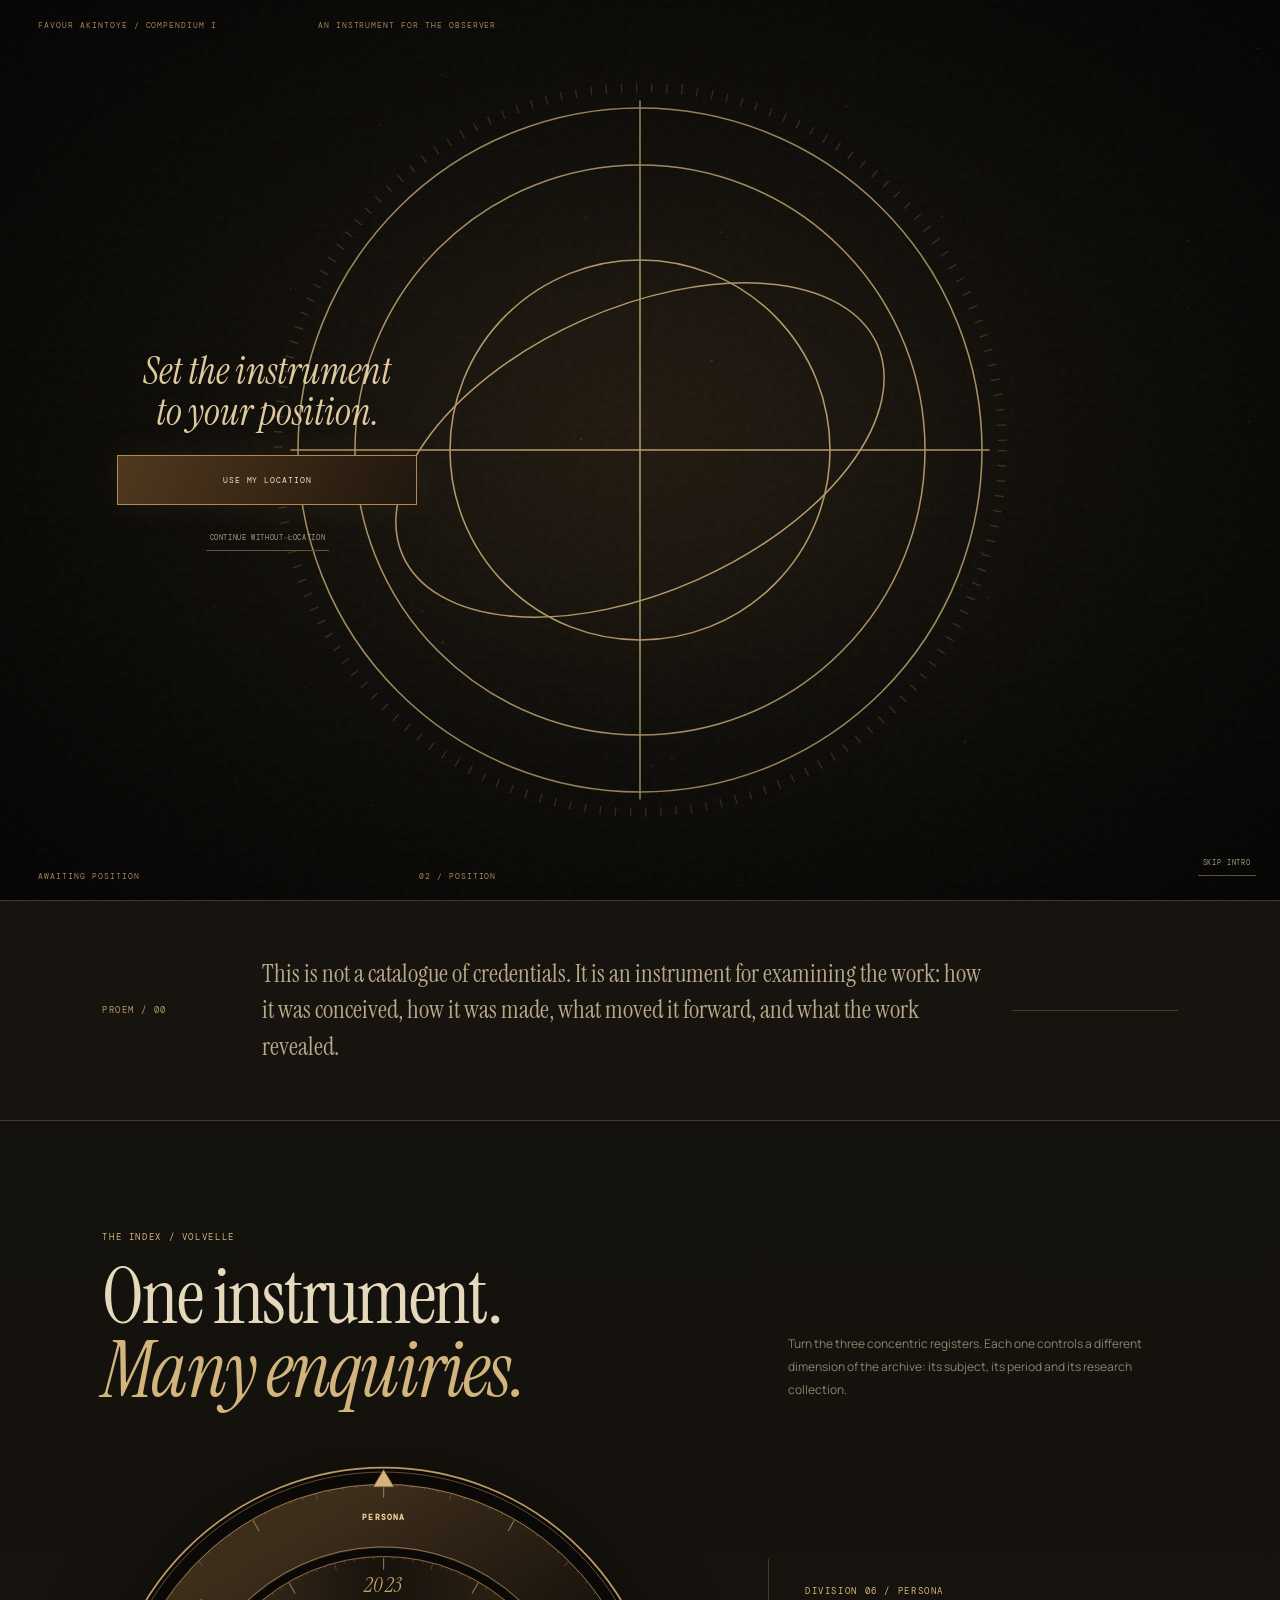
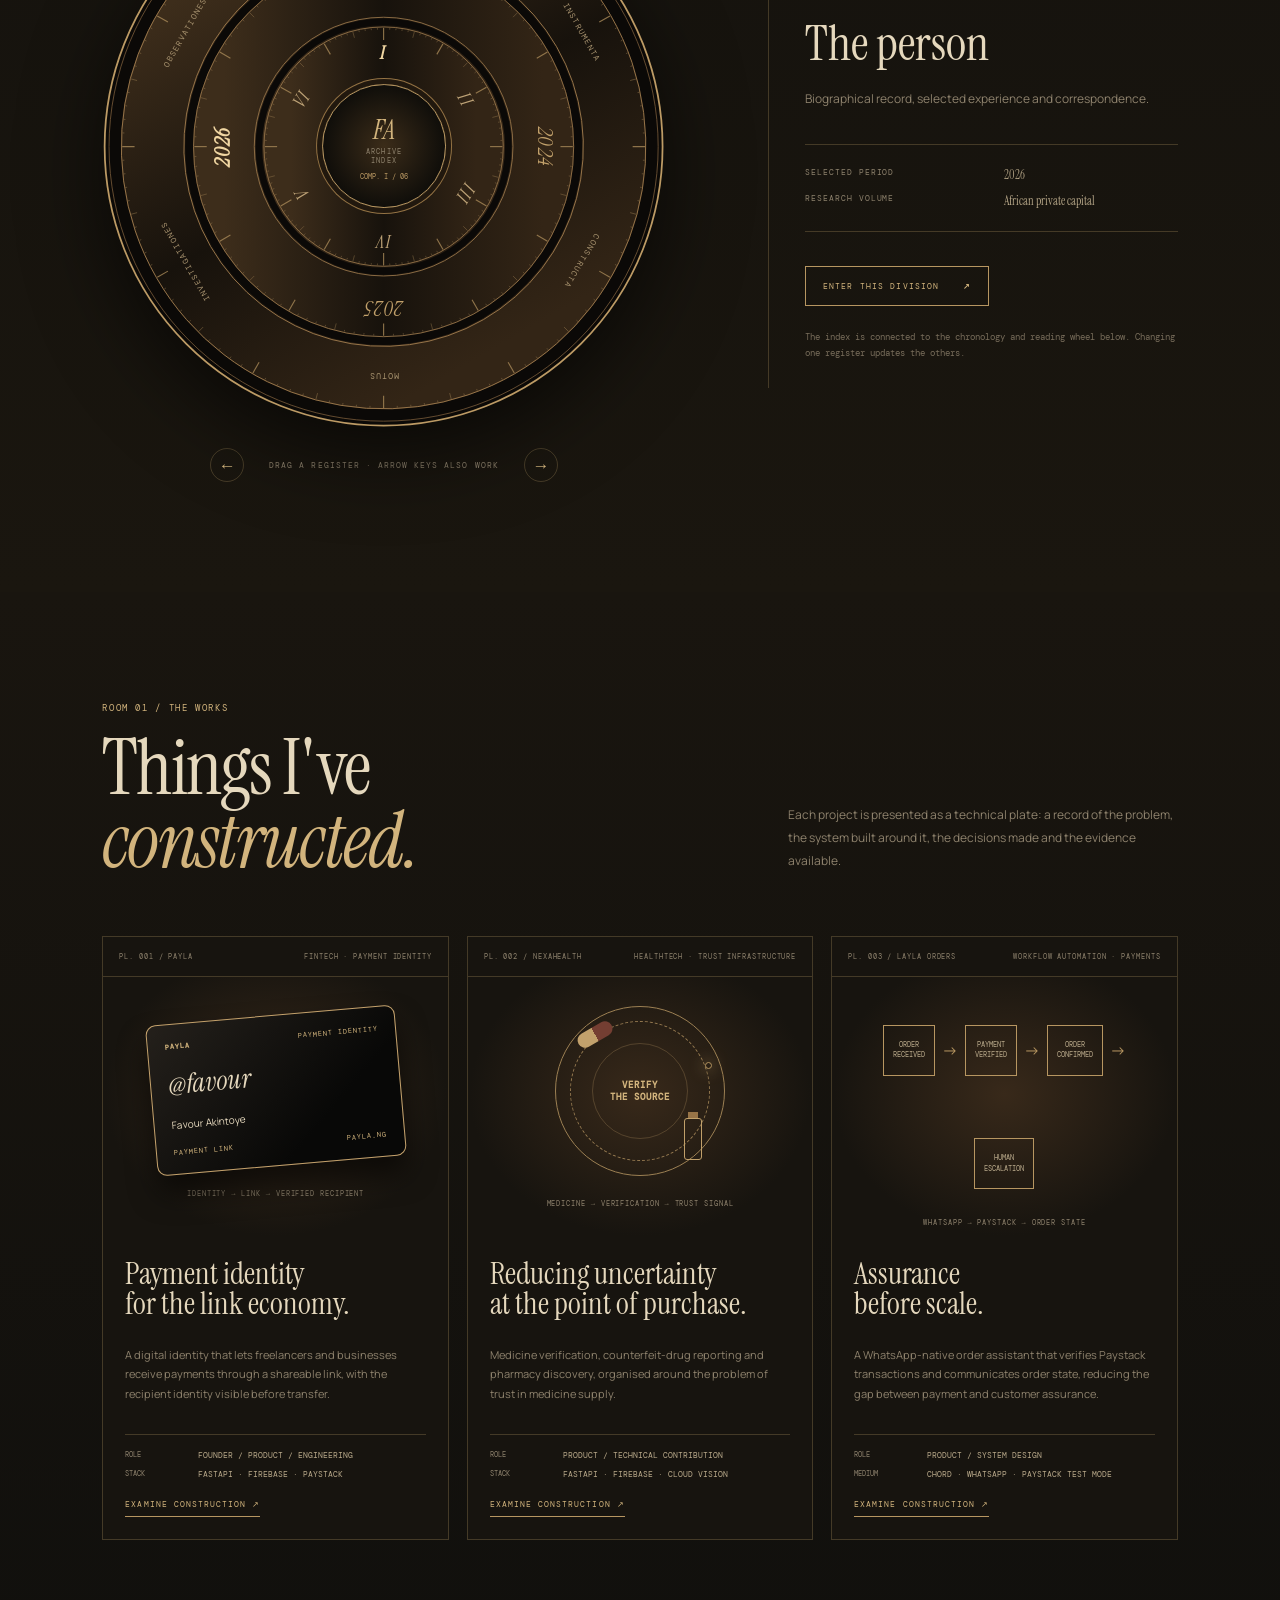
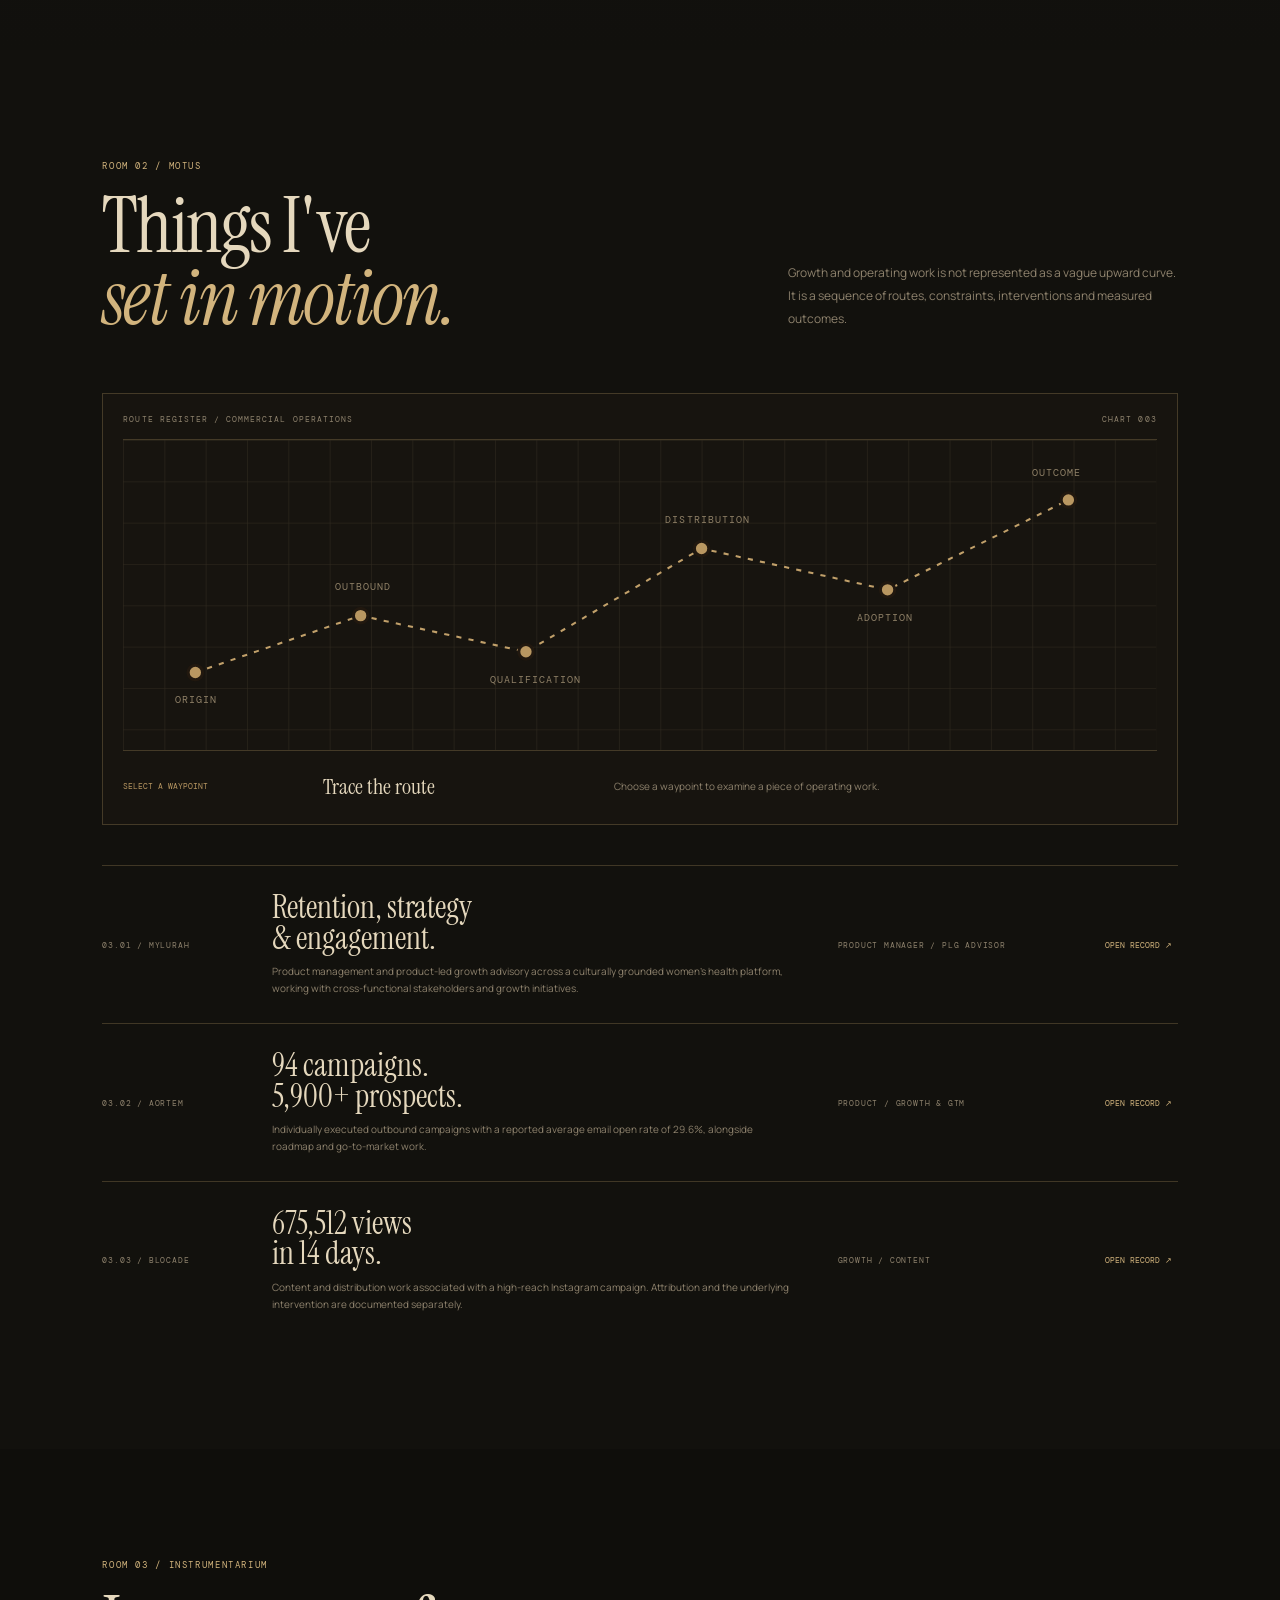
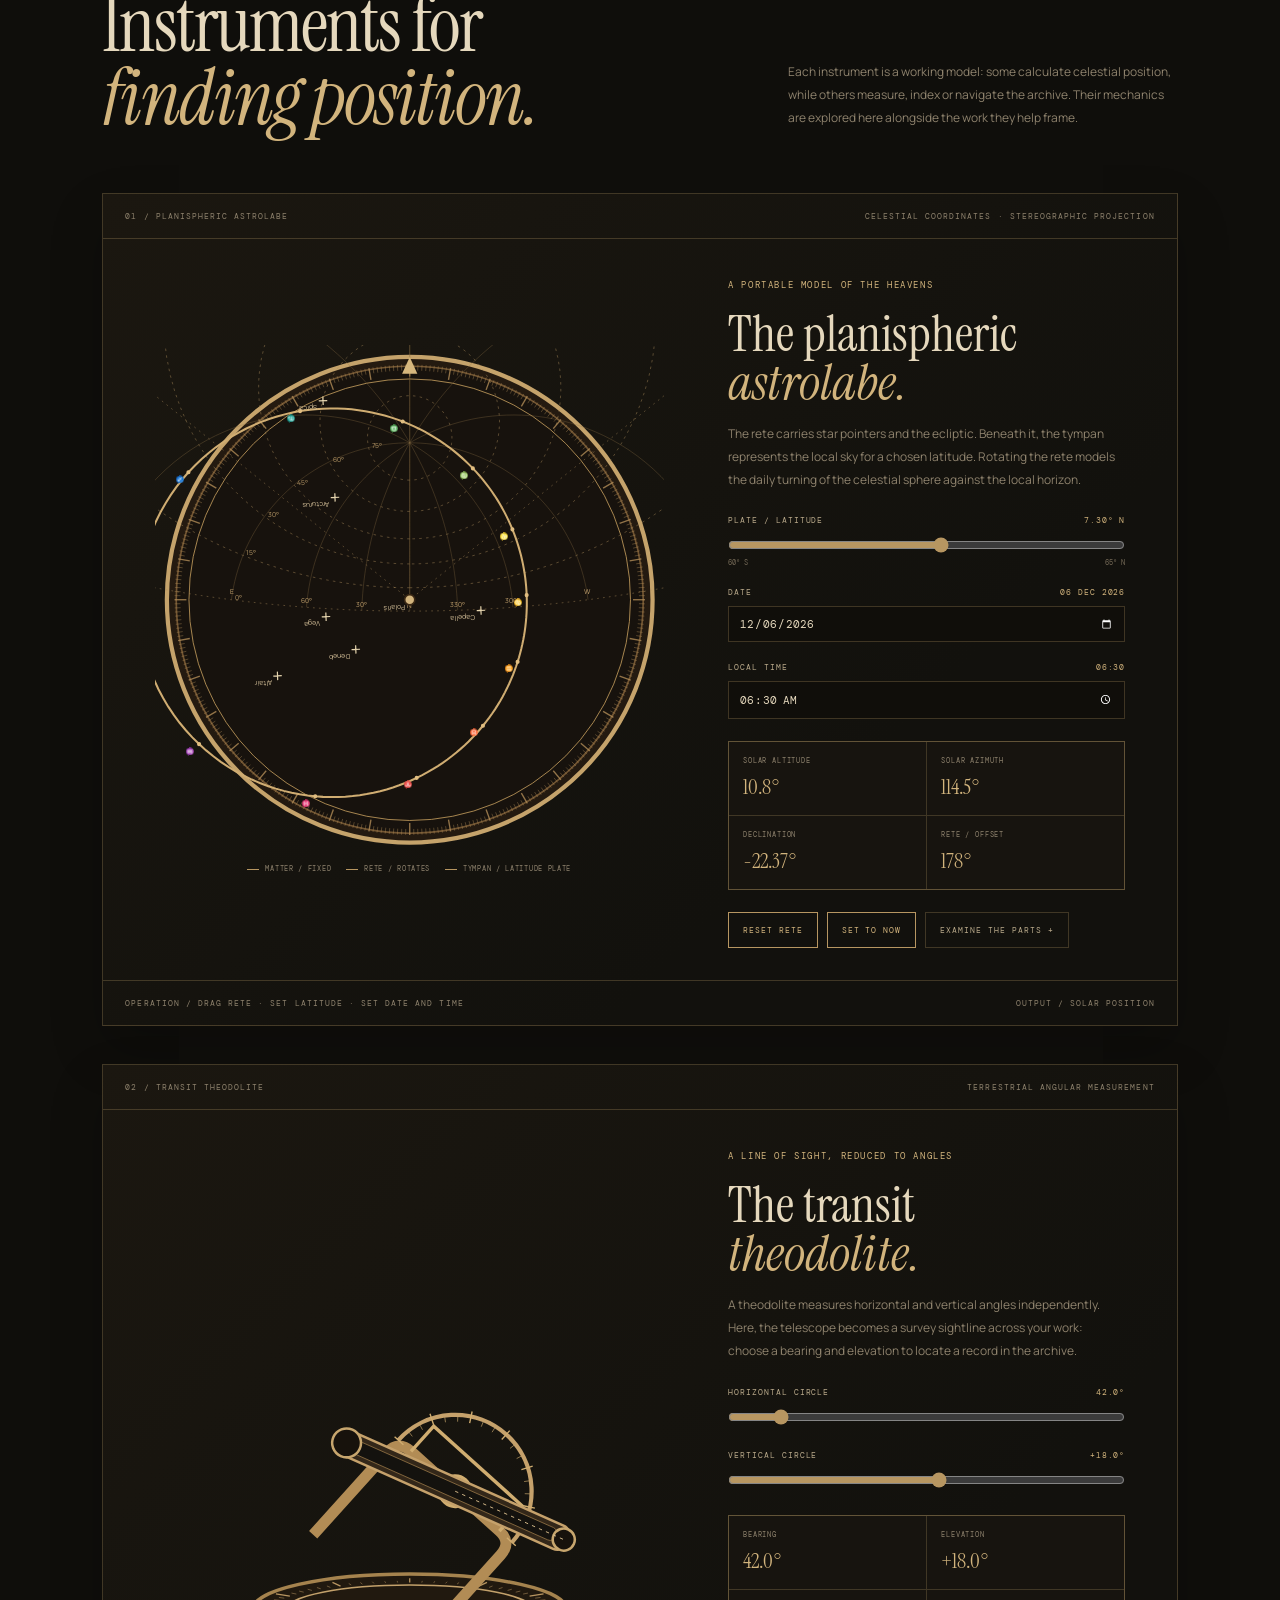
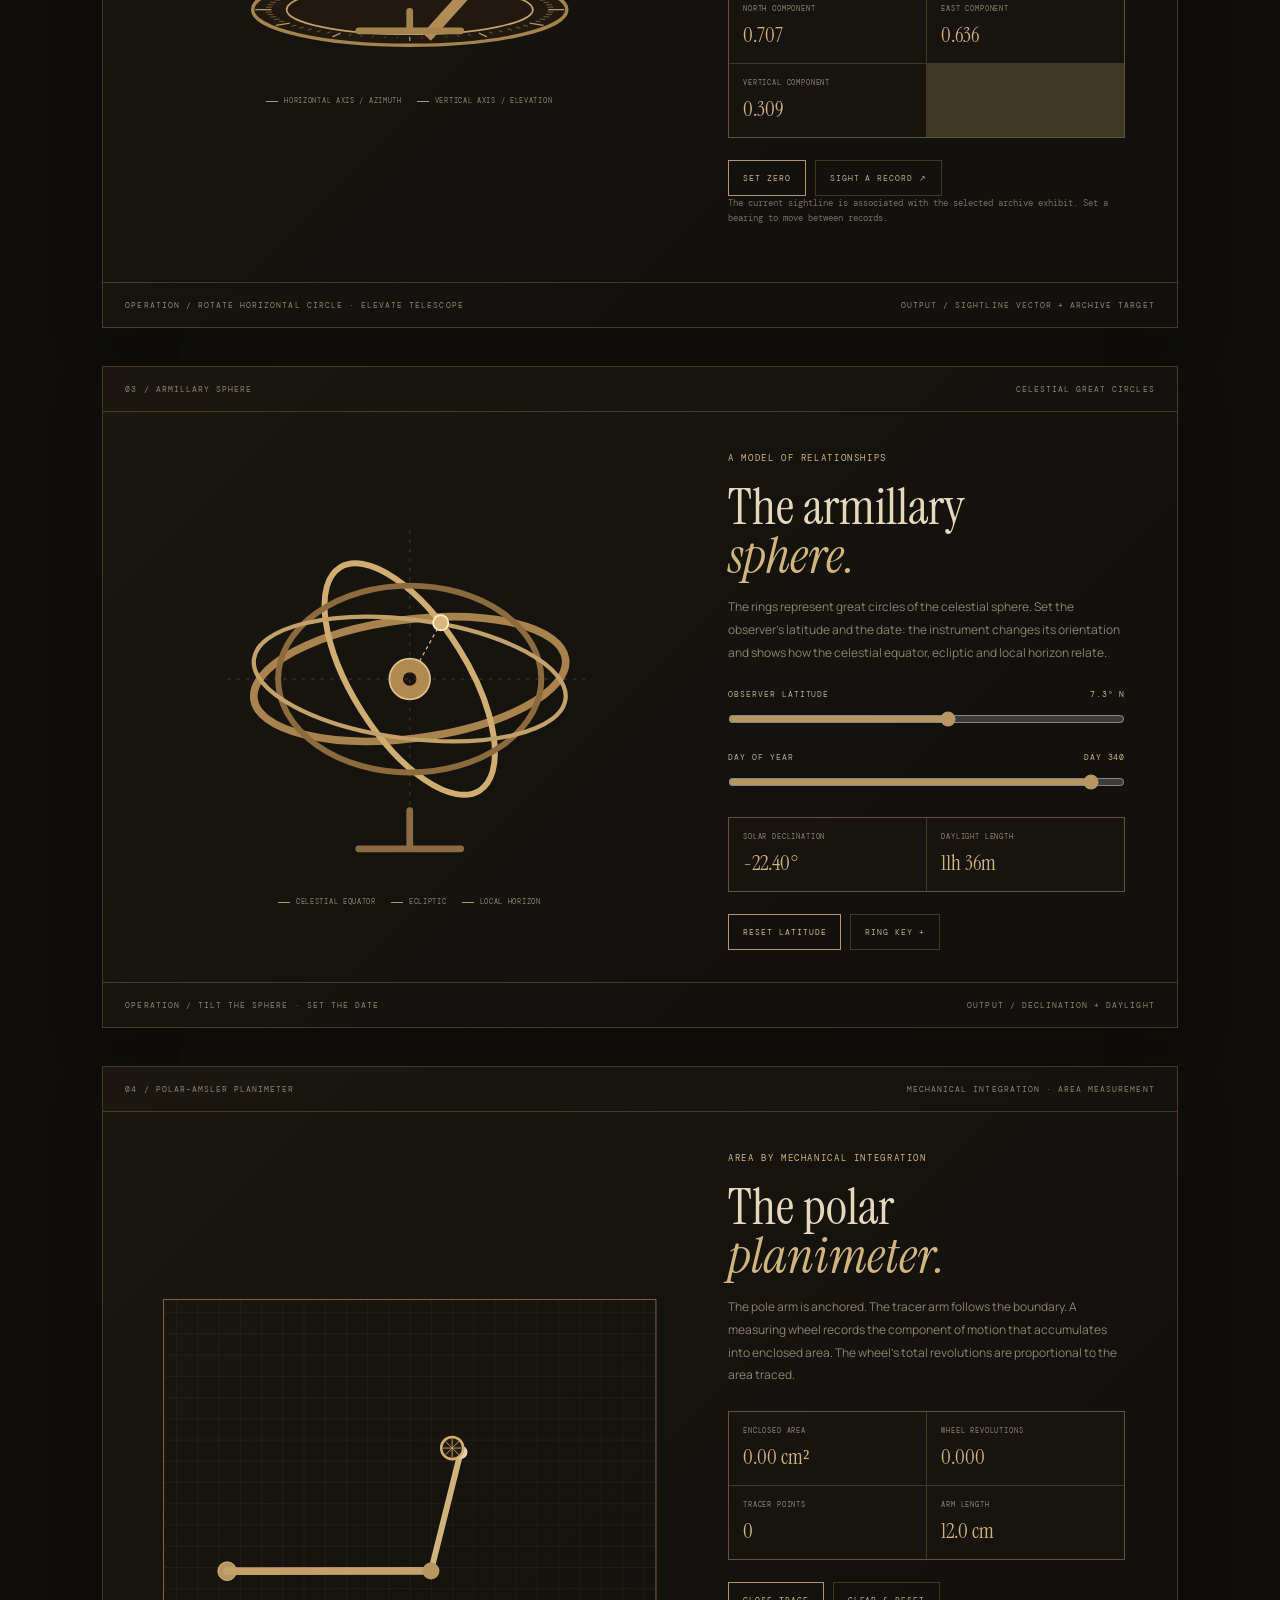
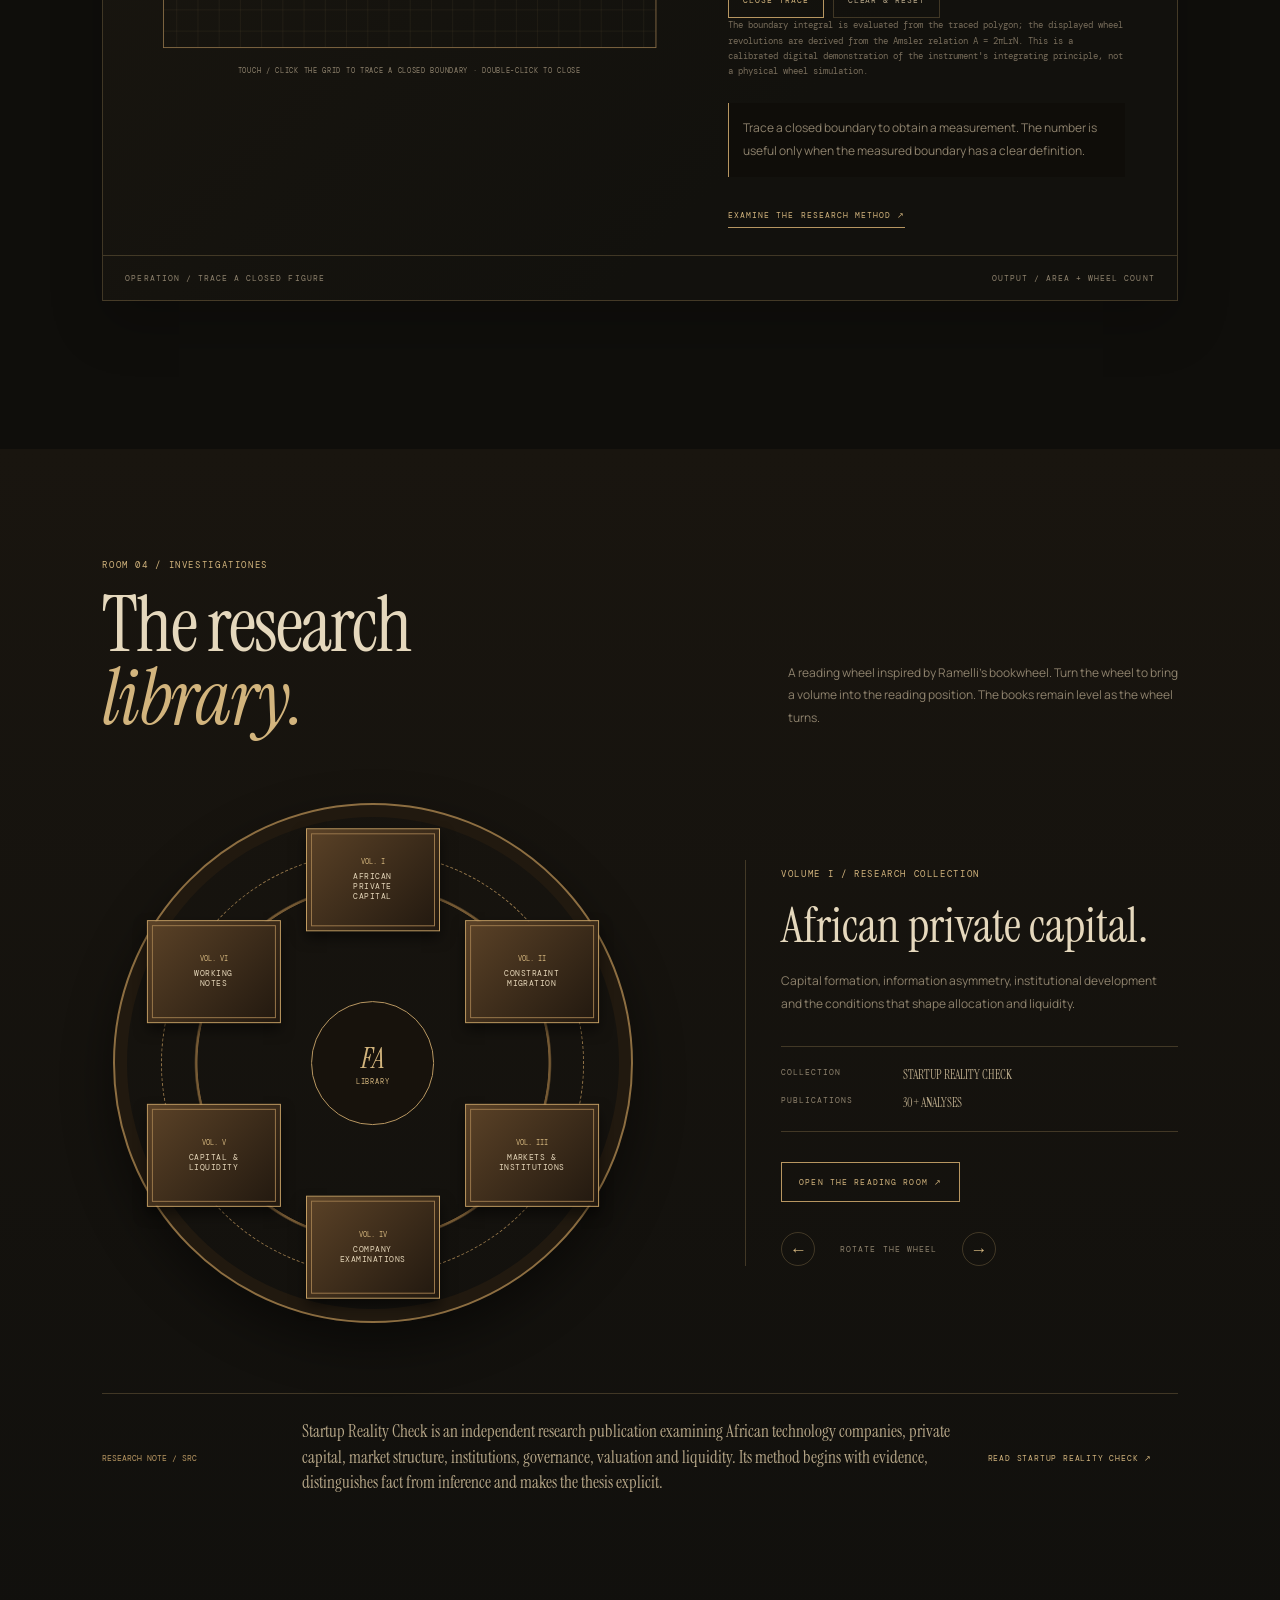
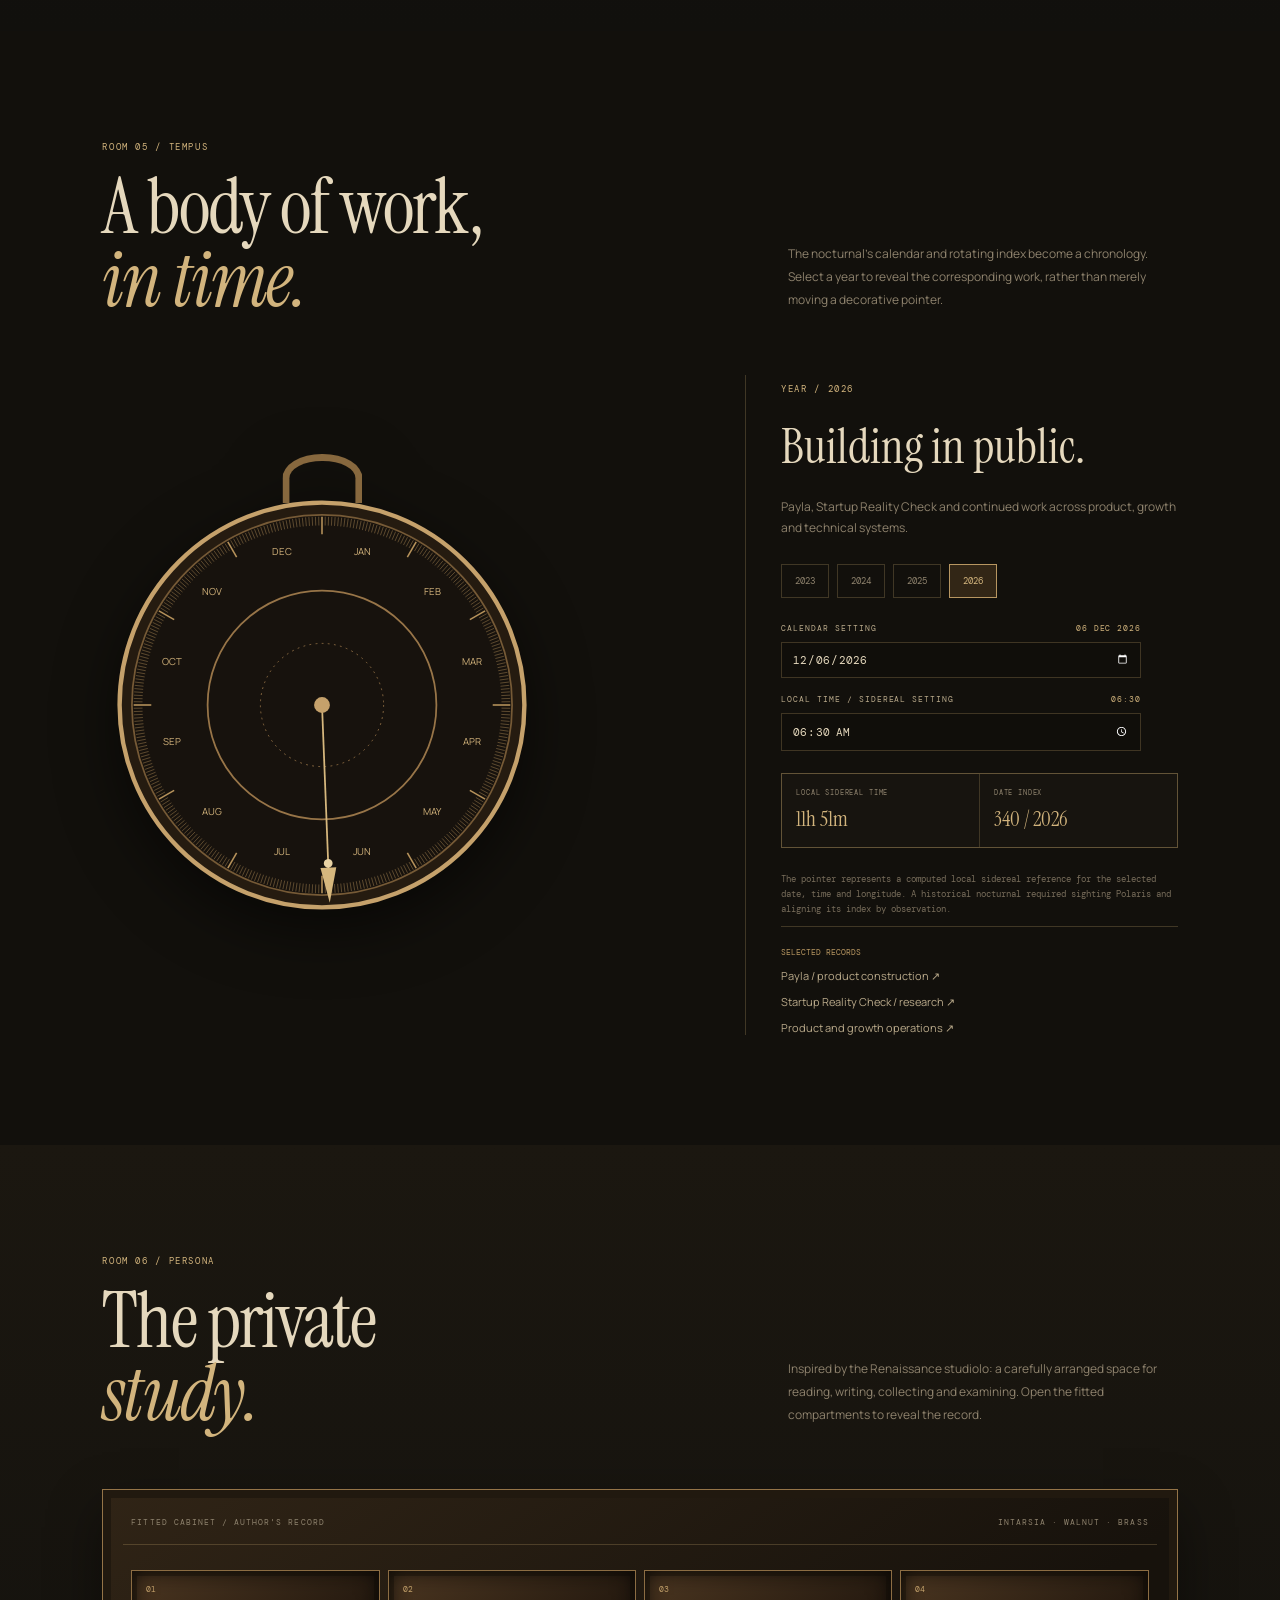
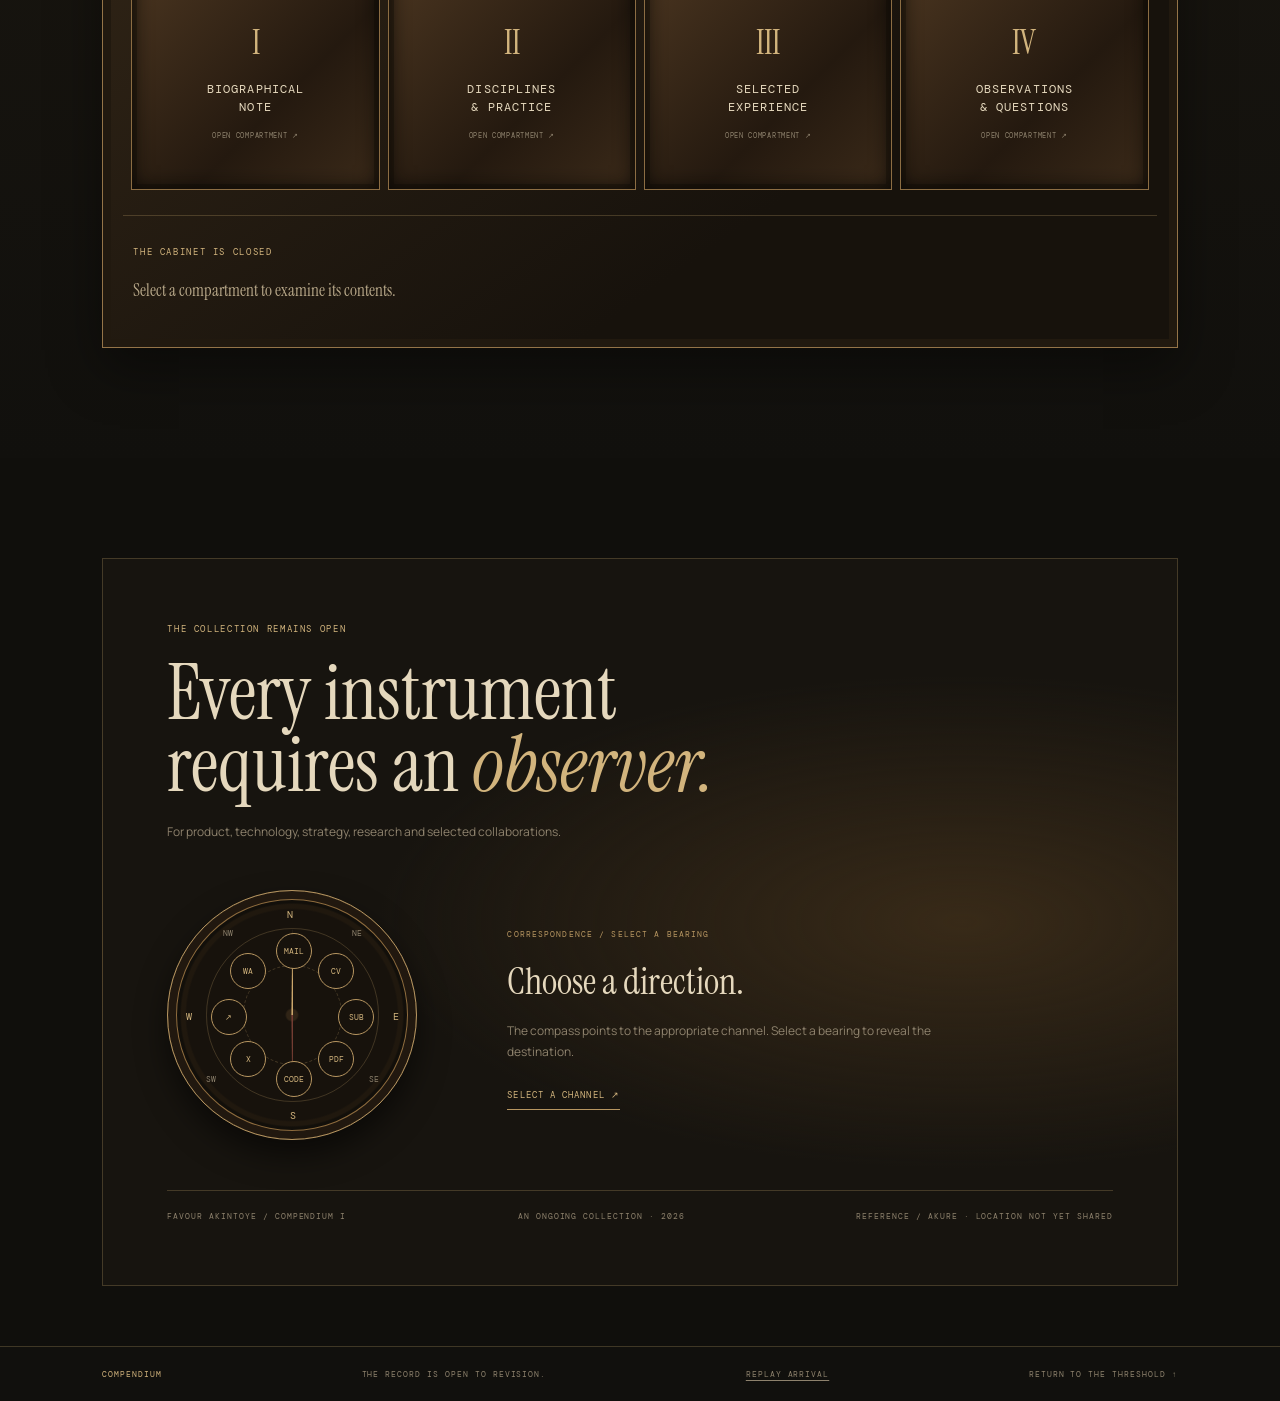
==== commit 7fe4cc10: "Second commit: The Chronographic Archive" ====
--- a/static/index.html
+++ b/static/index.html
@@ -99,7 +99,7 @@
             <div class="hero-copy">
                 <div class="eyebrow"><span></span> A RECORD OF THOUGHT & CONSTRUCTION</div>
                 <h1>A record of<br>what I <em>build.</em></h1>
-                <p class="hero-deck">NIGERIAN PRODUCT BUILDER · FOUNDER · INDEPENDENT ANALYST</p>
+                <p class="hero-deck">PRODUCT BUILDER · FOUNDER · INDEPENDENT ANALYST</p>
                 <p class="hero-description">I build products and operating systems, and examine the institutions and
                     markets around them. My work spans product, technology, growth and independent research.</p>
                 <div class="hero-proof"><span><b>PAYLA</b> Founder & product builder</span><span><b>AORTEM</b> 94
@@ -631,7 +631,7 @@
             </div>
         </section>
     </main>
-    <footer class="footer"><a href="#threshold">FA / COMPENDIUM</a><span>THE RECORD IS OPEN TO REVISION.</span><button
+    <footer class="footer"><a href="#threshold">COMPENDIUM</a><span>THE RECORD IS OPEN TO REVISION.</span><button
             class="replay-arrival" id="replayArrival" type="button">REPLAY ARRIVAL</button><a href="#threshold">RETURN
             TO THE THRESHOLD ↑</a></footer>
     <script src="globe-data.js"></script>
